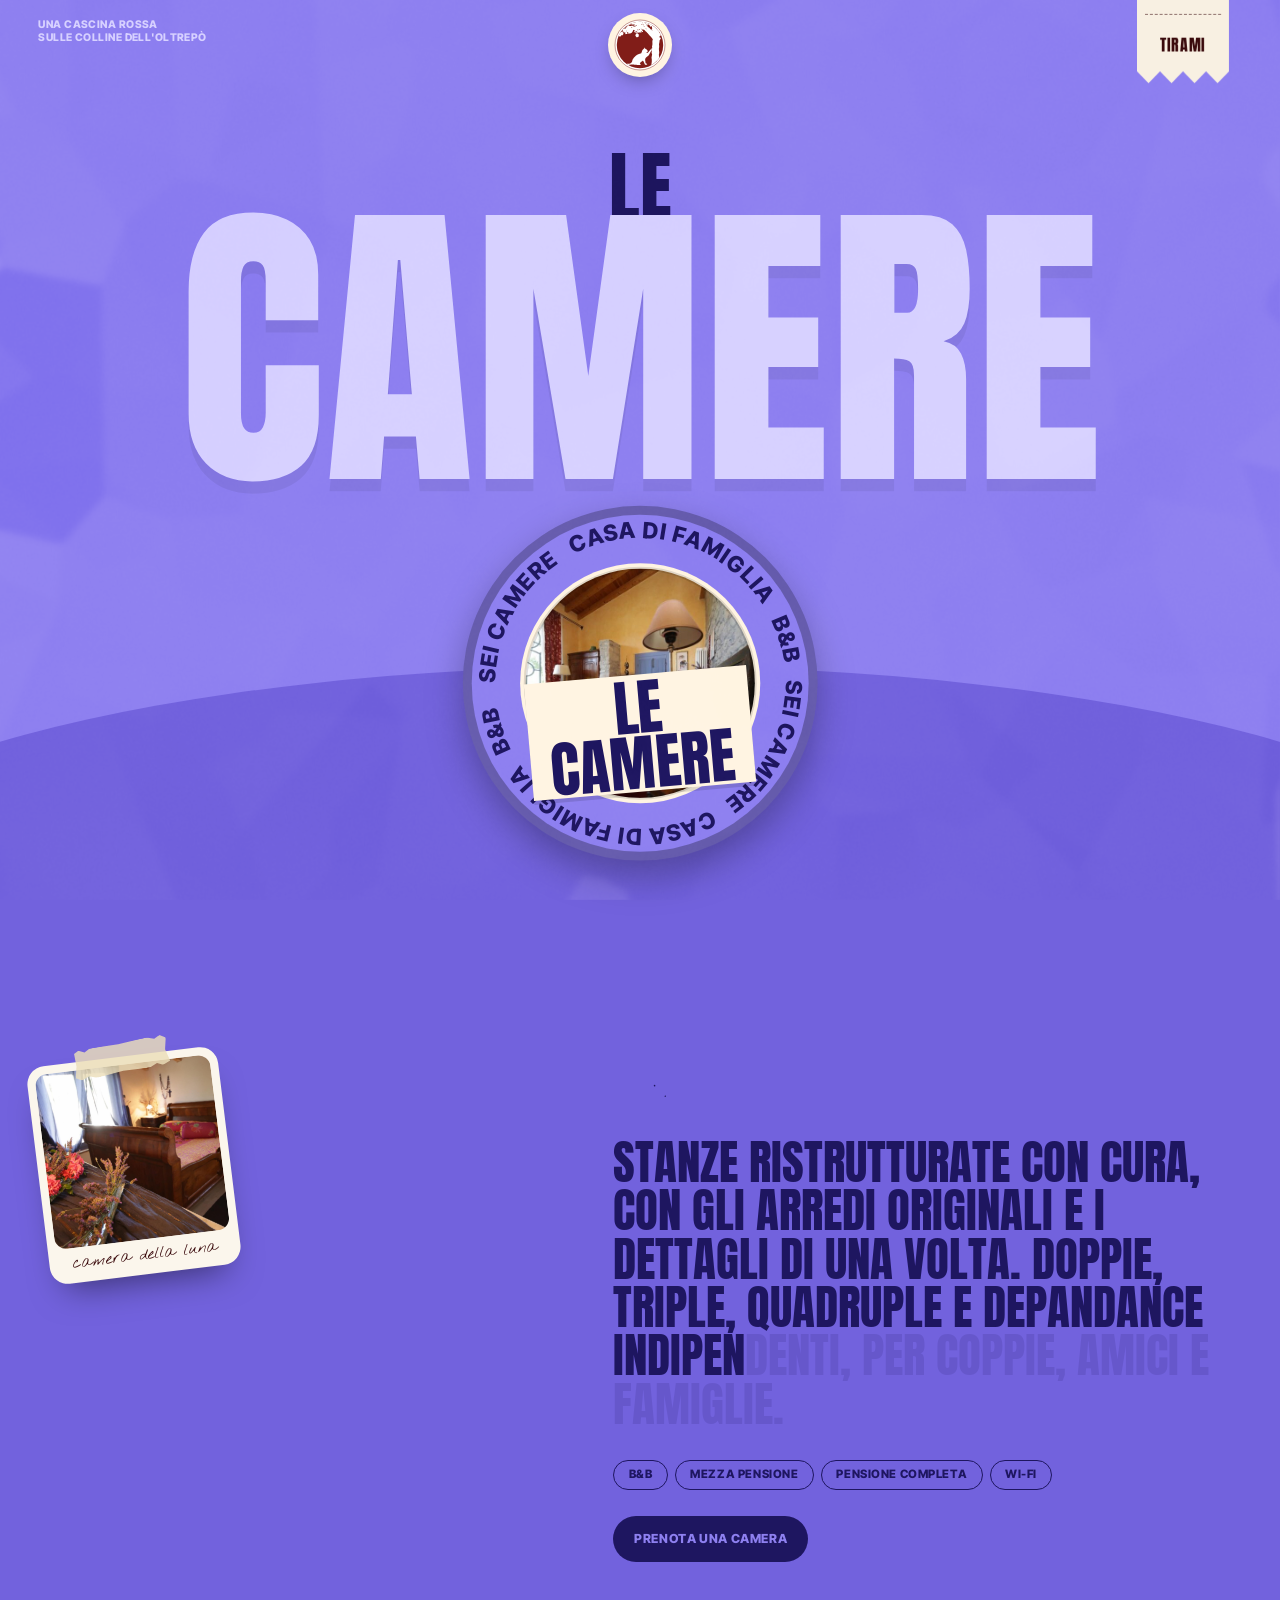
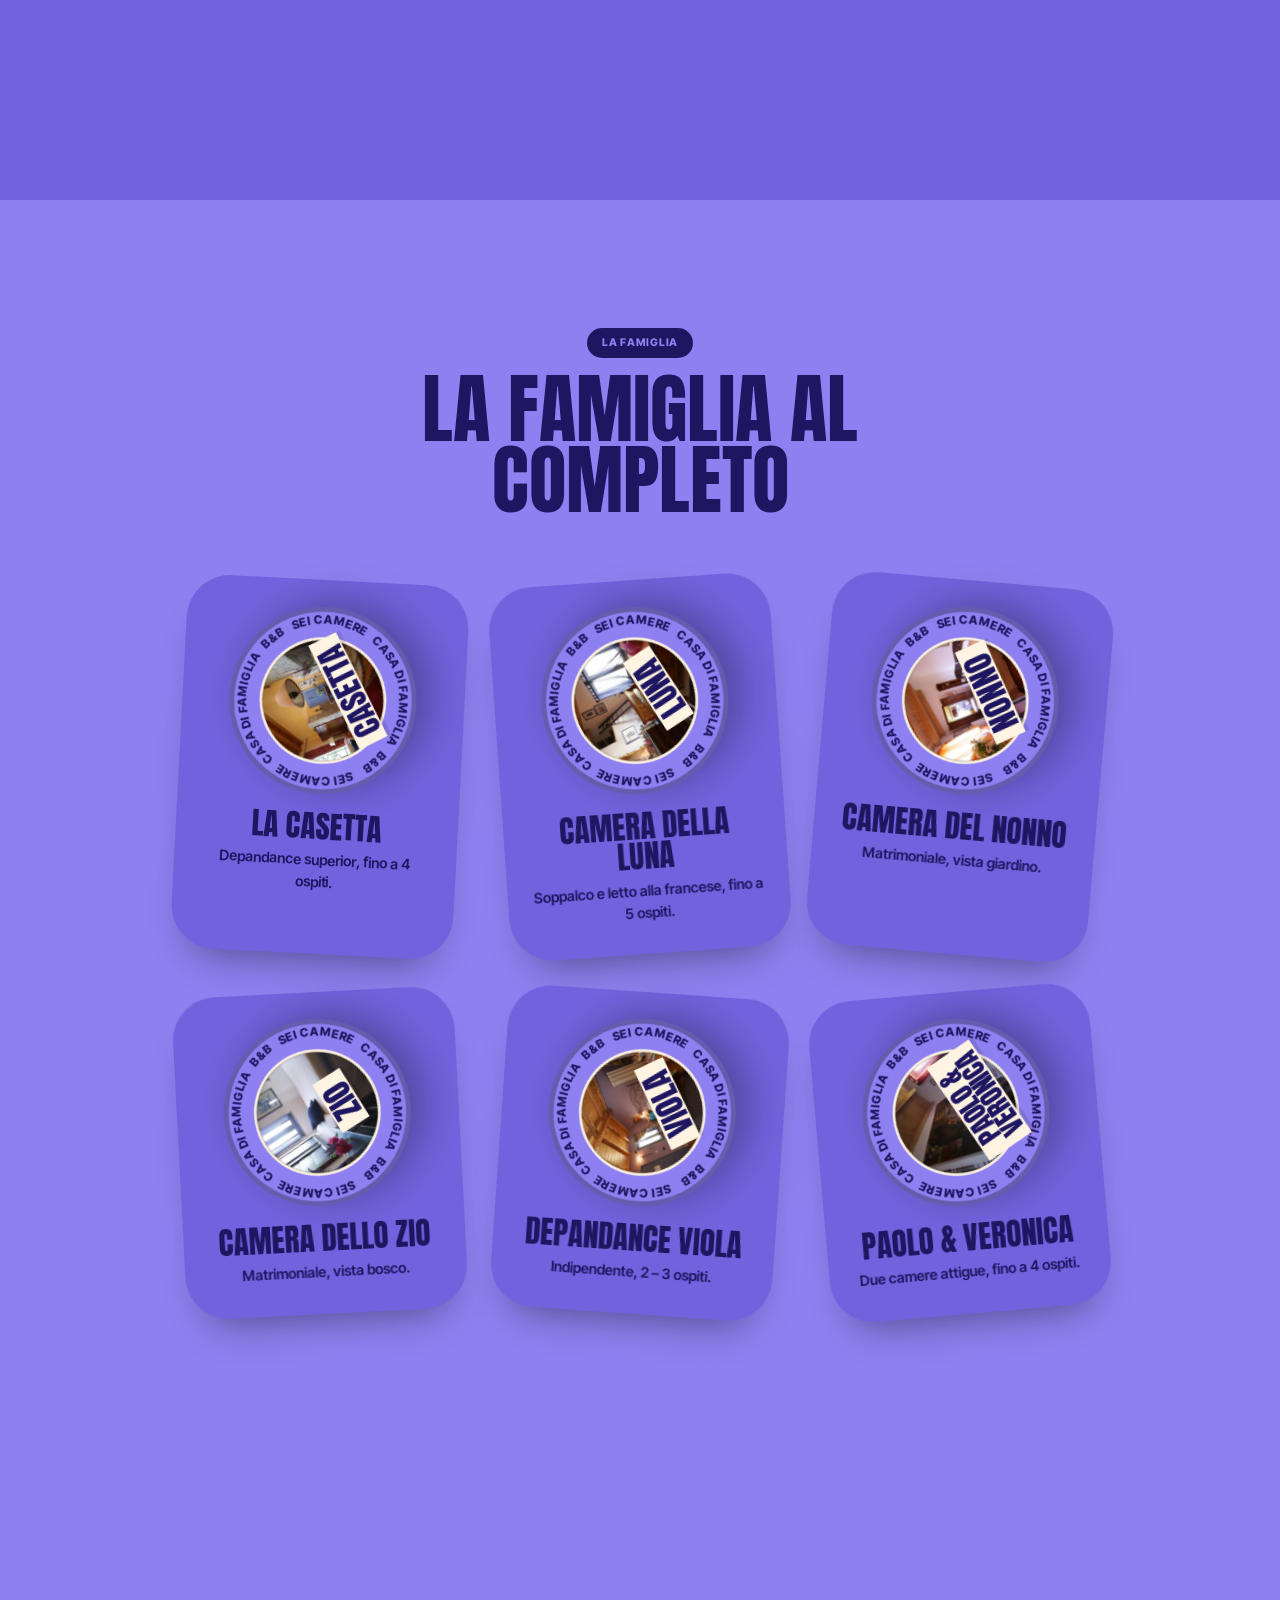
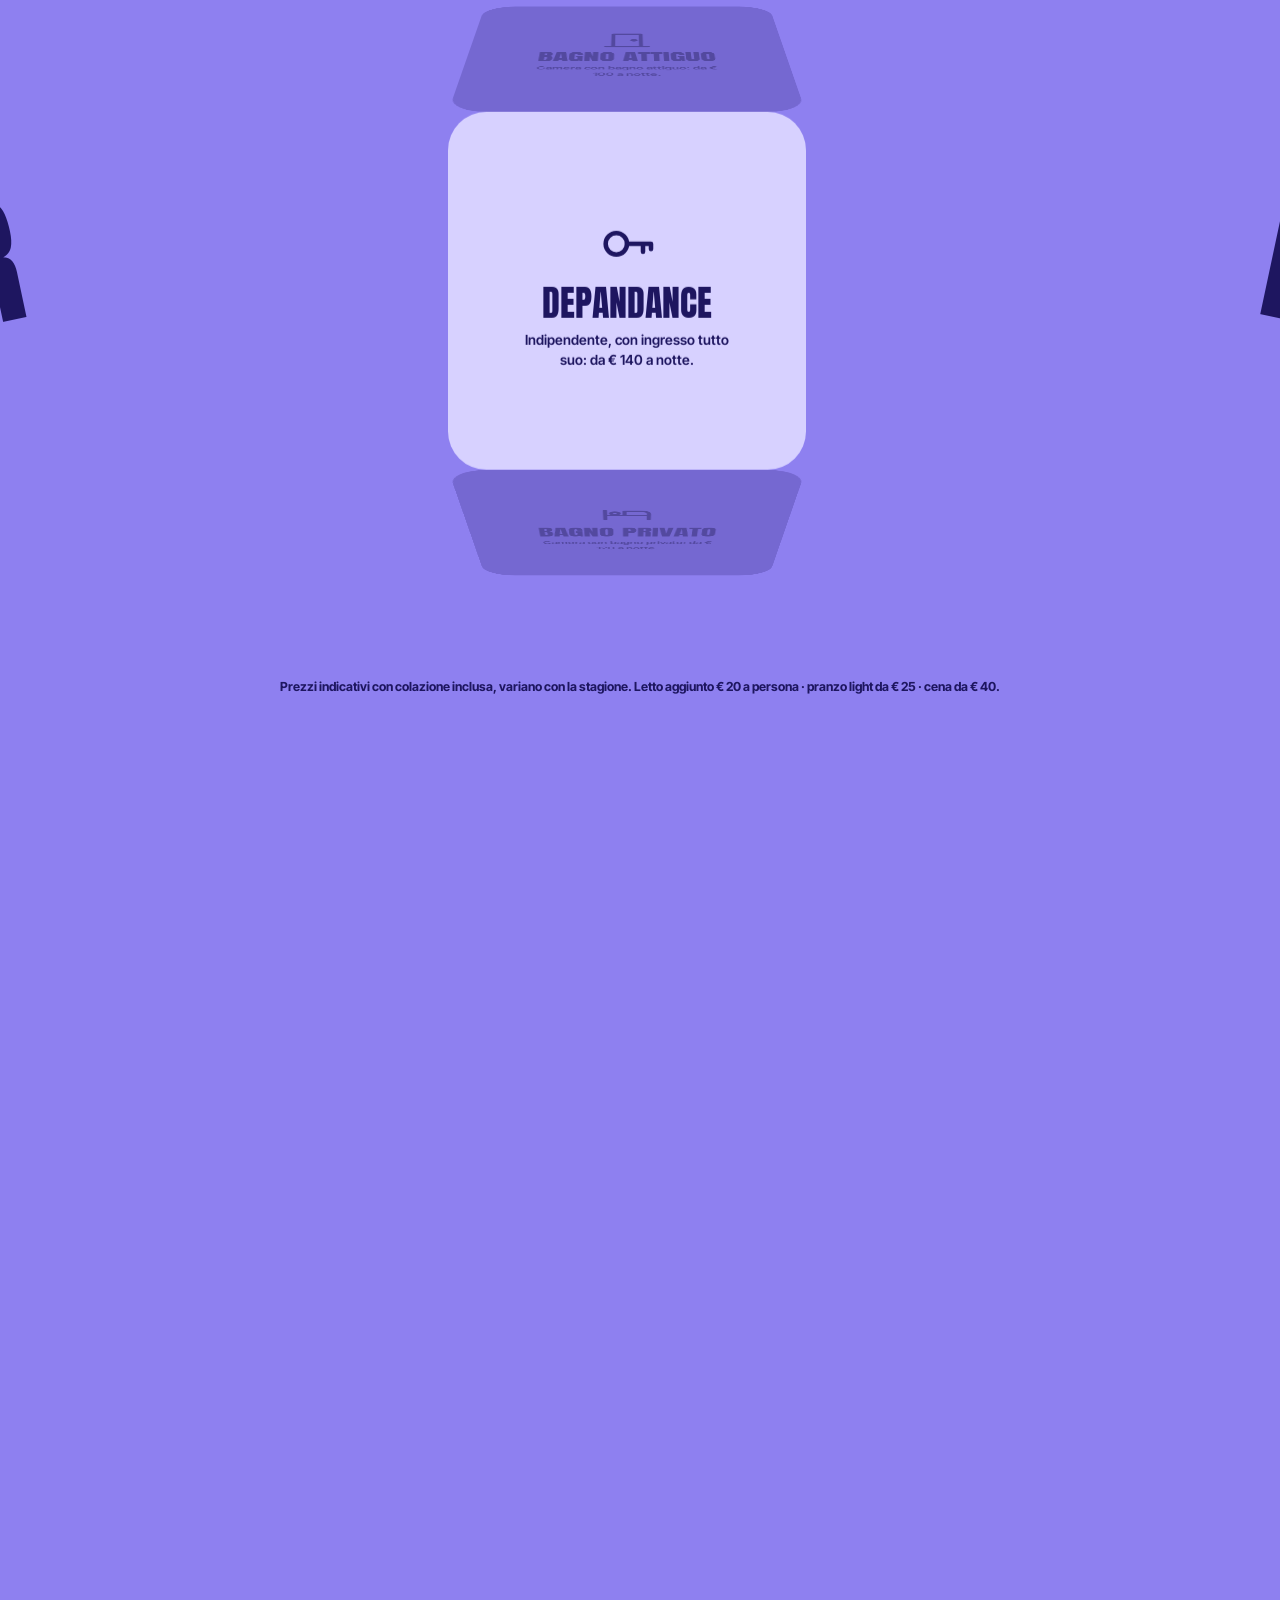
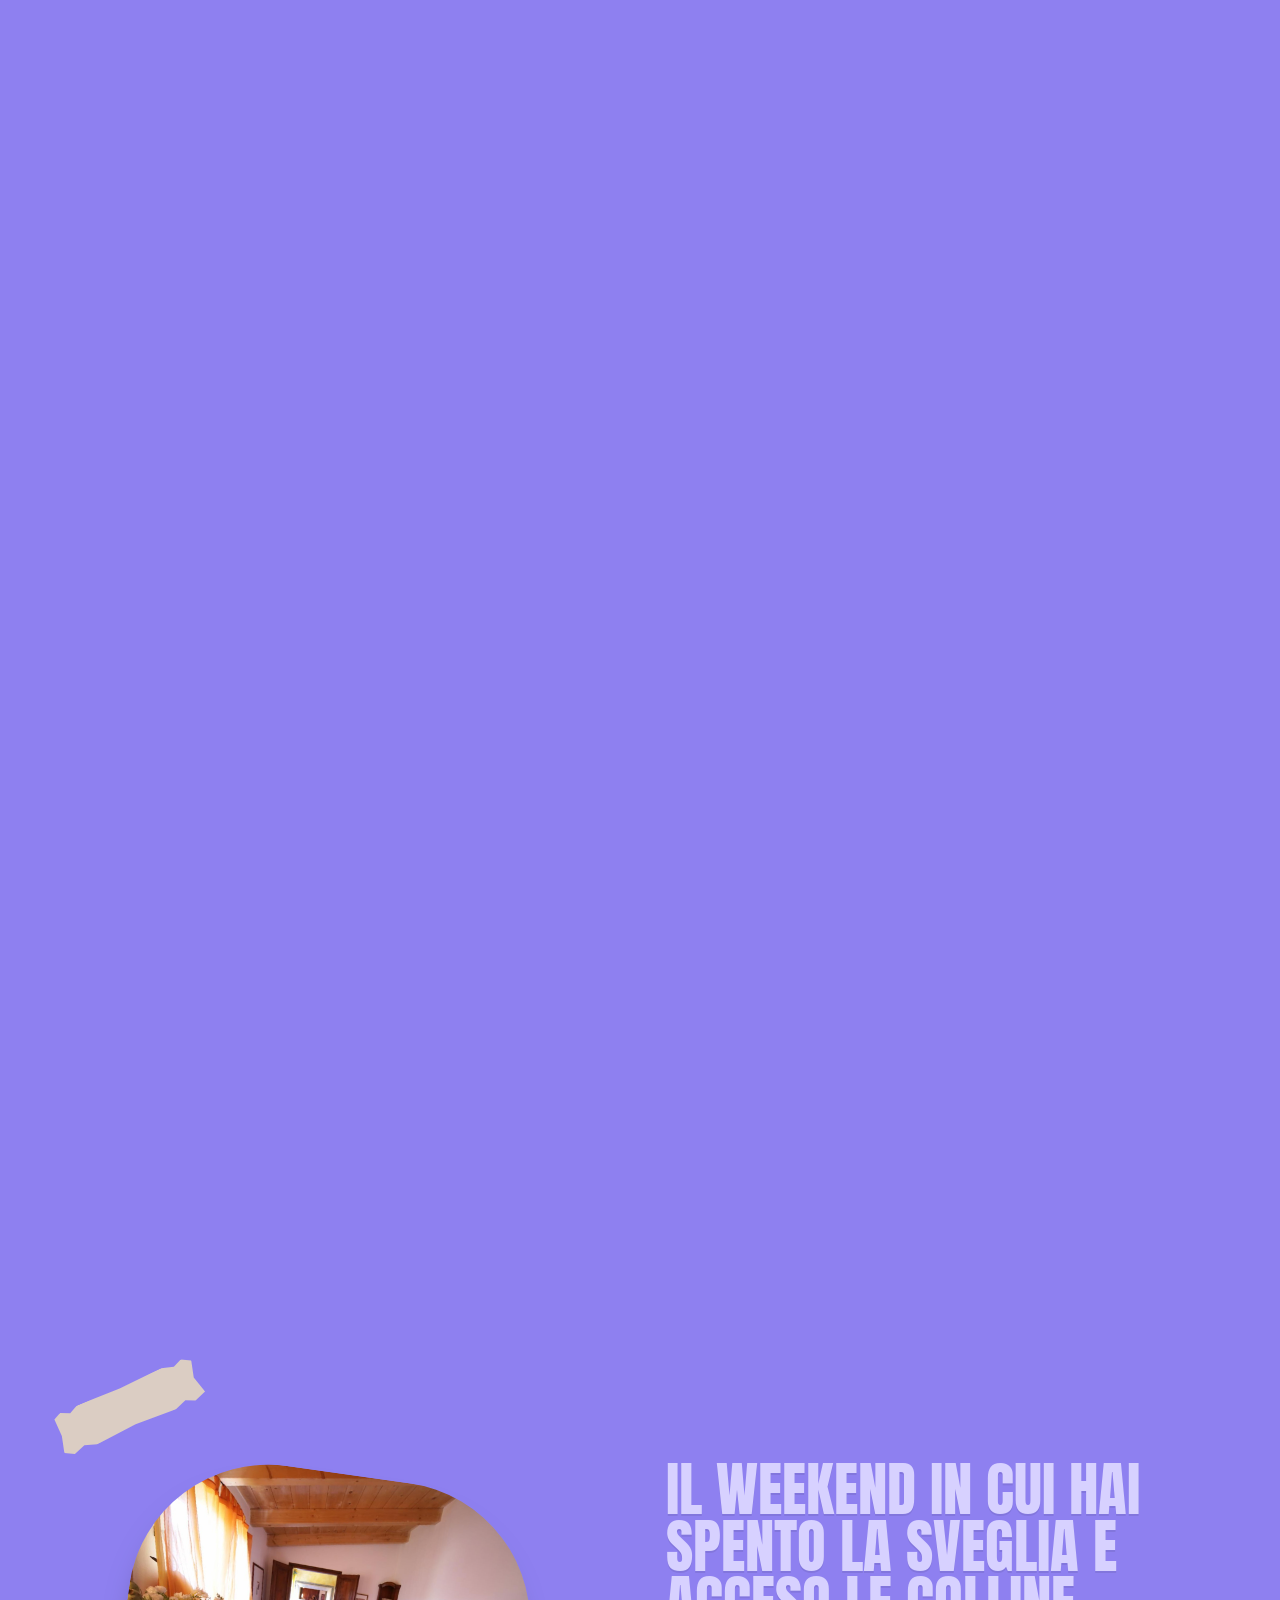
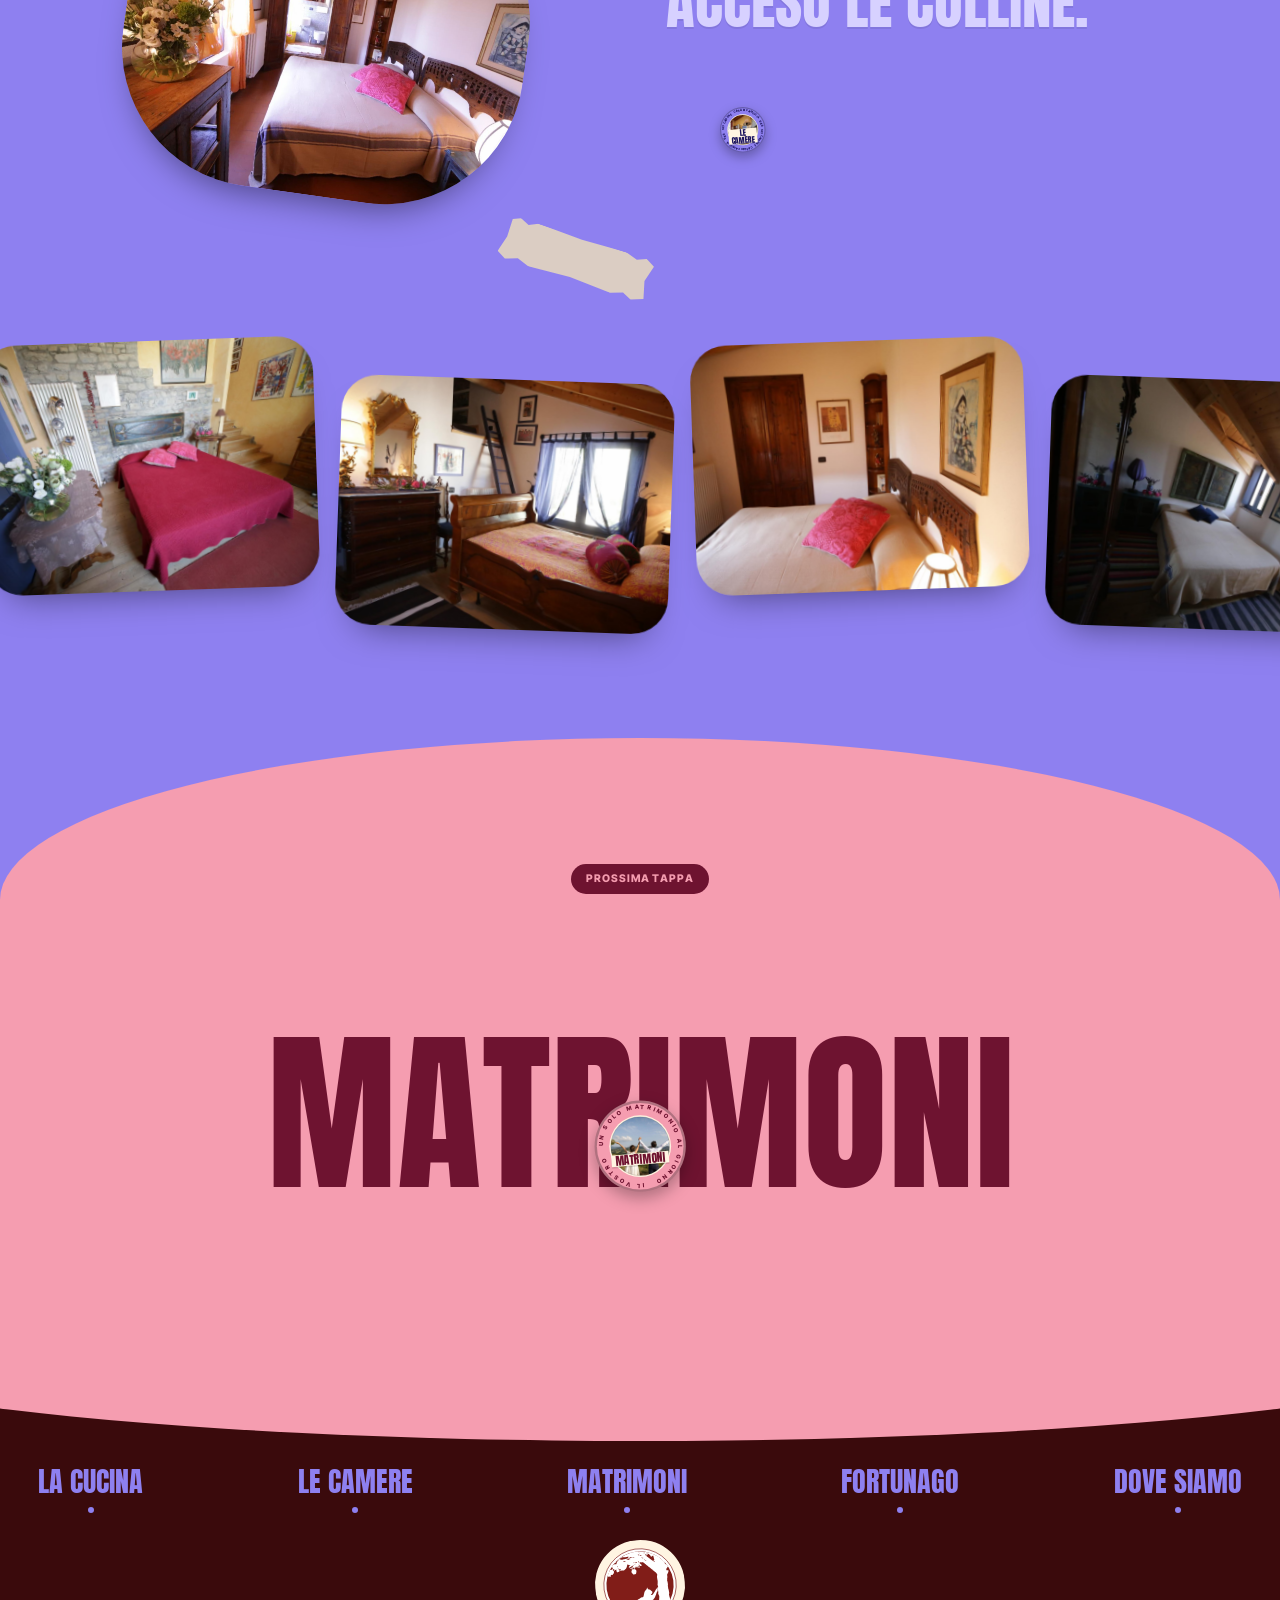
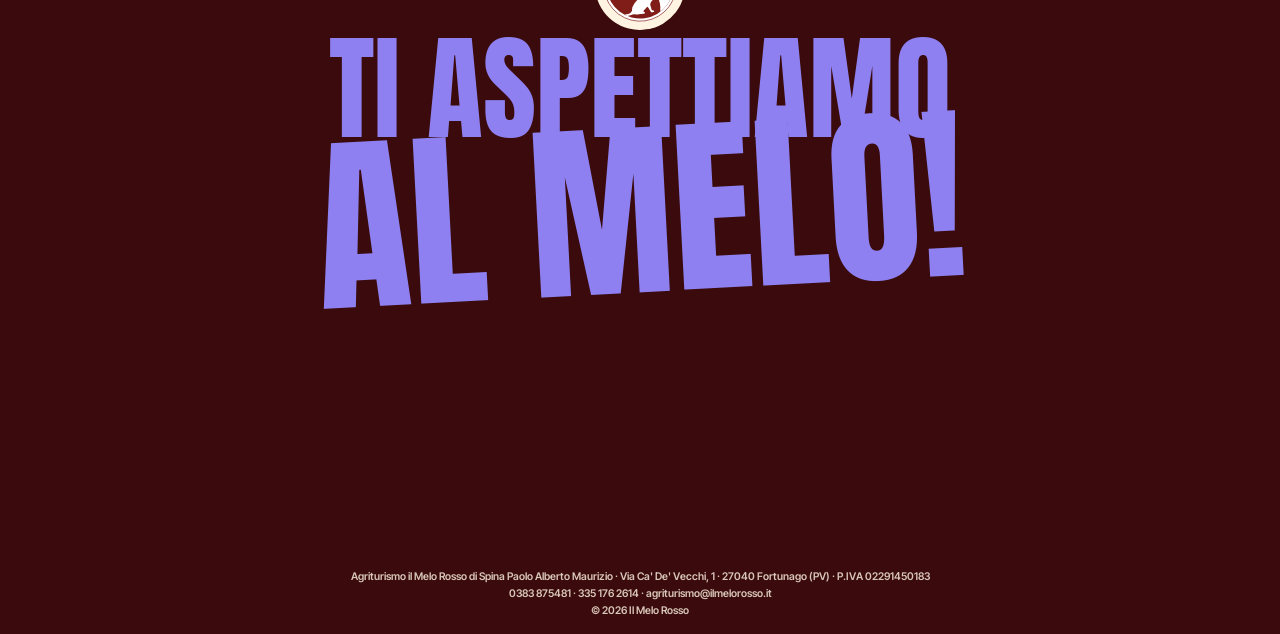
==== camere.html @ 5bf5ba36 "Prenota: solo la scritta al centro e non più coperto; manina e freccia come Sweet Tape; menu che non" ====
<!doctype html>
<html lang="it" style="--bg:#8E80F0;--ink:#1E1660;--hill:#7262DD;--title:#D7D1FF;--nbg:#F59DB0;--nink:#6E1330;--ntitle:#FFE3EA">
<head>
  <meta charset="utf-8">
  <meta name="viewport" content="width=device-width, initial-scale=1">
  <!-- arrivo da un cambio pagina: la pagina nasce già coperta dagli archi colorati,
       così la transizione continua senza stacchi di colore -->
  <script>try{if(sessionStorage.getItem("meloArc")){sessionStorage.removeItem("meloArc");var d=document.documentElement;d.classList.add("is-arriving");d.style.setProperty("--arcY",(-innerHeight*1.45)+"px")}}catch(e){}</script>
  <title>Le Camere — Il Melo Rosso · Agriturismo a Fortunago</title>
  <meta name="description" content="Le camere del Melo Rosso a Fortunago: depandance indipendenti e camere con bagno privato o attiguo, in B&amp;B, mezza pensione o pensione completa.">
  <meta name="theme-color" content="#8E80F0">
  <meta property="og:title" content="Le Camere — Il Melo Rosso">
  <meta property="og:description" content="Le camere del Melo Rosso a Fortunago: depandance indipendenti e camere con bagno privato o attiguo, in B&amp;B, mezza pensione o pensione completa.">
  <meta property="og:image" content="assets/img/camere/luna-2.jpg">
  <link rel="icon" type="image/png" href="assets/img/site/logo.png">
  <link rel="preconnect" href="https://fonts.googleapis.com">
  <link rel="preconnect" href="https://fonts.gstatic.com" crossorigin>
  <link rel="stylesheet" href="https://fonts.googleapis.com/css2?family=Anton&family=Inter+Tight:wght@400;500;600;700;800&family=Nothing+You+Could+Do&display=swap">
  <link rel="stylesheet" href="css/style.css?v=202611210837">
  <link rel="stylesheet" href="css/page.css?v=202611210837">
</head>
<body class="is-loading is-page" data-page="camere">

<div class="loader loader--page" aria-hidden="true"></div>
<div class="arcs" aria-hidden="true">
  <span style="--a:#F59DB0"></span><span style="--a:#F58A1F"></span><span style="--a:#F5CF33"></span><span style="--a:#8E80F0"></span><span style="--a:#3A0A0C"></span>
</div>

<!-- ============ HEADER ============ -->
<header class="hdr">
  <p class="hdr__claim">Una cascina rossa<br>sulle colline dell'Oltrepò</p>
  <a class="hdr__logo" href="index.html" aria-label="Il Melo Rosso, torna alla home"><img src="assets/img/logo.svg" alt="Il Melo Rosso" width="64" height="64"></a>
  <button class="tag" aria-expanded="false" aria-controls="menu" aria-label="Apri il menu">
    <span class="tag__string"></span>
    <span class="tag__paper"><span class="tag__txt">Tirami</span></span>
  </button>
</header>

<!-- ============ PULL-DOWN MENU ============ -->
<nav class="menu" id="menu" aria-hidden="true">
  <ul class="menu__list">
    <li><a href="index.html"><img src="assets/img/stk/img-7608.jpg" alt=""><span>Home</span></a></li>
    <li><a href="cucina.html"><img src="assets/img/stk/13175261.jpg" alt=""><span>La cucina</span></a></li>
    <li><a href="camere.html"><img src="assets/img/stk/luna-1.jpg" alt=""><span>Le camere</span></a></li>
    <li><a href="matrimoni.html"><img src="assets/img/stk/13660935-2.jpg" alt=""><span>Matrimoni</span></a></li>
    <li><a href="piscina.html"><img src="assets/img/stk/img-7606.jpg" alt=""><span>Piscina</span></a></li>
    <li><a href="colazione.html"><img src="assets/img/stk/img-7842.jpg" alt=""><span>Colazione</span></a></li>
    <li><a href="fortunago.html"><img src="assets/img/stk/img-7607-1.jpg" alt=""><span>Fortunago</span></a></li>
    <li><a href="#contatti"><img src="assets/img/stk/img-7609-1.jpg" alt=""><span>Contatti</span></a></li>
  </ul>
  <div class="menu__foot">
    <a href="tel:+393351762614">335 176 2614</a>
    <a href="mailto:agriturismo@ilmelorosso.it">agriturismo@ilmelorosso.it</a>
    <span>Via Ca' De' Vecchi 1 · Fortunago (PV)</span>
  </div>
  <p class="menu__hand">tirami su per chiudere ↑</p>
</nav>

<main>
  <!-- ============ HERO ============ -->
  <section class="ph">
    <span class="pillbox pillbox--ink ph__pill">Dove dormire</span>
    <h1 class="ph__title" style="--len:6"><span class="ph__l1 js-hop-in">Le</span><span class="ph__l2 js-hop-in">Camere</span></h1>
    <div class="ph__stk" data-player="camere"></div>
    <p class="hand ph__hand">sei stanze, una casa di famiglia</p>
    <div class="ph__hill" aria-hidden="true"></div>
  </section>

  <!-- ============ DESCRIZIONE ============ -->
  <section class="pd">
    <div class="pd__left">
      <figure class="pd__card"><i class="tape tape--top"></i><img src="assets/img/camere/luna-2.jpg" alt="camera della luna"><figcaption class="hand">camera della luna</figcaption></figure>
      <div class="pd__land" aria-hidden="true"></div>
    </div>
    <div class="pd__right">
      <p class="pd__txt js-ink">Stanze ristrutturate con cura, con gli arredi originali e i dettagli di una volta. Doppie, triple, quadruple e depandance indipendenti, per coppie, amici e famiglie.</p>
      <ul class="pd__chips"><li>B&amp;B</li><li>mezza pensione</li><li>pensione completa</li><li>wi-fi</li></ul>
      <a class="pill pill--ink" href="tel:+393351762614" data-hop>Prenota una camera</a>
      <svg class="pd__scribble" viewBox="0 0 300 120" aria-hidden="true"><path d="M8,96 C60,20 170,10 280,64"/><path d="M262,46 L282,66 L256,74"/></svg>
    </div>
  </section>

  <!-- ============ VARIANTI ============ -->
  <section class="ps">
    <span class="pillbox pillbox--ink">La famiglia</span>
    <h2 class="ps__title js-hop-in">La famiglia al completo</h2>
    <div class="ps__row ps__row--many">
      <article class="ps__card" style="--r:3deg">
        <div class="ps__stk" data-sib="{&quot;img&quot;: &quot;assets/img/stk/casetta-1.jpg&quot;, &quot;label&quot;: &quot;Casetta&quot;}"></div>
        <h3>La Casetta</h3>
        <p>Depandance superior, fino a 4 ospiti.</p>
      </article>
      <article class="ps__card" style="--r:-4deg">
        <div class="ps__stk" data-sib="{&quot;img&quot;: &quot;assets/img/stk/luna-1.jpg&quot;, &quot;label&quot;: &quot;Luna&quot;}"></div>
        <h3>Camera della Luna</h3>
        <p>Soppalco e letto alla francese, fino a 5 ospiti.</p>
      </article>
      <article class="ps__card" style="--r:5deg">
        <div class="ps__stk" data-sib="{&quot;img&quot;: &quot;assets/img/stk/nonno-1.jpg&quot;, &quot;label&quot;: &quot;Nonno&quot;}"></div>
        <h3>Camera del Nonno</h3>
        <p>Matrimoniale, vista giardino.</p>
      </article>
      <article class="ps__card" style="--r:-3deg">
        <div class="ps__stk" data-sib="{&quot;img&quot;: &quot;assets/img/stk/zio-2.jpg&quot;, &quot;label&quot;: &quot;Zio&quot;}"></div>
        <h3>Camera dello Zio</h3>
        <p>Matrimoniale, vista bosco.</p>
      </article>
      <article class="ps__card" style="--r:4deg">
        <div class="ps__stk" data-sib="{&quot;img&quot;: &quot;assets/img/stk/viola-1.jpg&quot;, &quot;label&quot;: &quot;Viola&quot;}"></div>
        <h3>Depandance Viola</h3>
        <p>Indipendente, 2 – 3 ospiti.</p>
      </article>
      <article class="ps__card" style="--r:-5deg">
        <div class="ps__stk" data-sib="{&quot;img&quot;: &quot;assets/img/stk/pv-1.jpg&quot;, &quot;label&quot;: &quot;Paolo &amp;|Veronica&quot;}"></div>
        <h3>Paolo &amp; Veronica</h3>
        <p>Due camere attigue, fino a 4 ospiti.</p>
      </article>
    </div>
  </section>

  <!-- ============ SUPERPOTERI ============ -->
  <section class="pw" aria-label="Superpoteri">
    <div class="pw__pin">
      <span class="pw__side pw__side--l" aria-hidden="true">Super</span>
      <div class="pw__stack">
        <div class="pw__track">
        <article class="pw__card">
          <svg class="pw__icon" viewBox="0 0 24 24" aria-hidden="true"><circle cx="8" cy="12" r="4"/><path d="M12 12h9M18 12v3M21 12v2"/></svg>
          <h3 class="pw__h" data-text="Depandance">Depandance</h3>
          <p>Indipendente, con ingresso tutto suo: da € 140 a notte.</p>
        </article>
        <article class="pw__card">
          <svg class="pw__icon" viewBox="0 0 24 24" aria-hidden="true"><path d="M3 18V7M3 13h18v5M21 13v-2a3 3 0 0 0-3-3h-7v5"/><circle cx="7" cy="10.5" r="1.6"/></svg>
          <h3 class="pw__h" data-text="Bagno privato">Bagno privato</h3>
          <p>Camera con bagno privato: da € 120 a notte.</p>
        </article>
        <article class="pw__card">
          <svg class="pw__icon" viewBox="0 0 24 24" aria-hidden="true"><path d="M6 21V4h12v17M3 21h18"/><circle cx="15" cy="12.5" r=".8"/></svg>
          <h3 class="pw__h" data-text="Bagno attiguo">Bagno attiguo</h3>
          <p>Camera con bagno attiguo: da € 100 a notte.</p>
        </article>
        </div>
      </div>
      <span class="pw__side pw__side--r" aria-hidden="true">poteri</span>
      <p class="pw__note">Prezzi indicativi con colazione inclusa, variano con la stagione. Letto aggiunto € 20 a persona · pranzo light da € 25 · cena da € 40.</p>
    </div>
  </section>

  <!-- ============ FRASE + GALLERIA ============ -->
  <section class="pq">
    <div class="pq__row">
      <figure class="pq__img"><img src="assets/img/camere/nonno-1.jpg" alt=""></figure>
      <div class="pq__txt">
        <h2 class="js-hop-in">Il weekend in cui hai spento la sveglia e acceso le colline.</h2>
        <div class="pq__stk" data-player="camere"></div>
      </div>
      <i class="tape pq__tape pq__tape--a" aria-hidden="true"></i>
      <i class="tape pq__tape pq__tape--b" aria-hidden="true"></i>
    </div>
    <div class="pq__strip">
      <figure><img src="assets/img/camere/casetta-2.jpg" alt="" loading="lazy"></figure>
      <figure><img src="assets/img/camere/luna-1.jpg" alt="" loading="lazy"></figure>
      <figure><img src="assets/img/camere/nonno-2.jpg" alt="" loading="lazy"></figure>
      <figure><img src="assets/img/camere/zio-1.jpg" alt="" loading="lazy"></figure>
      <figure><img src="assets/img/camere/viola-2.jpg" alt="" loading="lazy"></figure>
      <figure><img src="assets/img/camere/pv-2.jpg" alt="" loading="lazy"></figure>
      <figure><img src="assets/img/camere/casetta-1.jpg" alt="" loading="lazy"></figure>
      <figure><img src="assets/img/camere/viola-1.jpg" alt="" loading="lazy"></figure>
    </div>
  </section>

  <!-- ============ PROSSIMA TAPPA ============ -->
  <section class="pn">
    <a class="pn__link" href="matrimoni.html">
      <span class="pillbox pn__pill">Prossima tappa</span>
      <span class="pn__title">Matrimoni</span>
      <span class="pn__stk" data-player="matrimoni"></span>
    </a>
  </section>
</main>

<!-- ============ FOOTER · PHYSICS ============ -->
<footer class="foot" id="contatti">
  <div class="foot__curve" aria-hidden="true"></div>
  <nav class="foot__nav" aria-label="Footer">
    <a href="cucina.html" data-hop>La cucina</a>
    <a href="camere.html" data-hop>Le camere</a>
    <a href="matrimoni.html" data-hop>Matrimoni</a>
    <a href="fortunago.html" data-hop>Fortunago</a>
    <a href="https://www.google.com/maps/search/?api=1&amp;query=Agriturismo+Il+Melo+Rosso+Via+Ca%27+De%27+Vecchi+1+Fortunago" target="_blank" rel="noopener" data-hop>Dove siamo</a>
  </nav>
  <div class="foot__brand">
    <img src="assets/img/logo.svg" alt="" width="90" height="90">
    <p class="foot__big"><span>Ti aspettiamo</span><span>al Melo!</span></p>
  </div>
  <div class="foot__world" aria-label="Gioca: trascina gli adesivi">
    <div class="foot__bodies"></div>
  </div>
  <div class="foot__info">
    <p>Agriturismo il Melo Rosso di Spina Paolo Alberto Maurizio · Via Ca' De' Vecchi, 1 · 27040 Fortunago (PV) · P.IVA 02291450183</p>
    <p><a href="tel:+390383875481">0383 875481</a> · <a href="tel:+393351762614">335 176 2614</a> · <a href="mailto:agriturismo@ilmelorosso.it">agriturismo@ilmelorosso.it</a></p>
    <p>© <span class="js-year">2026</span> Il Melo Rosso</p>
  </div>
</footer>

<div class="lightbox" aria-hidden="true"><img alt=""><button class="lightbox__x">Chiudi</button></div>

<script src="assets/vendor/gsap.min.js"></script>
<script src="assets/vendor/ScrollTrigger.min.js"></script>
<script src="assets/vendor/lenis.min.js"></script>
<script src="assets/vendor/matter.min.js"></script>
<script src="js/core.js?v=202611210837"></script>
<script src="js/page.js?v=202611210837"></script>
</body>
</html>
---- css/style.css ----
@font-face {
  font-family: "Melo Cond";
  src: url("../assets/fonts/melo-cond.woff2") format("woff2");
  font-weight: 900; font-style: normal; font-display: swap;
}
/* =========================================================
   IL MELO ROSSO — v3 · "Scegli il tuo momento"
   ========================================================= */
:root {
  --bg: #E5372B;      /* page colour (changes on hover) */
  --ink: #3A0A0C;     /* text on page */
  --hill: #C4261C;    /* hill / curves */
  --title: #3A0A0C;   /* hero title */
  --wine: #3A0A0C;    /* dark sections */
  --cream: #FFF4E2;

  --room: #F58A1F; --room-ink: #5A2400; --room-soft: #FFD23F;

  --disp: "Anton", "Impact", "Arial Narrow", sans-serif;
  --cond: "Melo Cond", "Anton", "Arial Narrow", sans-serif;   /* condensato extra-bold, come Sweet Tape */
  --body: "Inter Tight", system-ui, -apple-system, "Segoe UI", sans-serif;
  --hand: "Nothing You Could Do", "Comic Sans MS", cursive;
  --pad: clamp(1rem, 3vw, 3rem);
  --ease: cubic-bezier(.22, 1, .36, 1);
  --bounce: cubic-bezier(.34, 1.56, .64, 1);
}

*, *::before, *::after { box-sizing: border-box; }
html, body { overflow-x: hidden; }
@supports (overflow: clip) { html, body { overflow-x: clip; } }
html.lenis, html.lenis body { height: auto; }
.lenis.lenis-smooth { scroll-behavior: auto !important; }
.lenis.lenis-stopped { overflow: hidden; }
body {
  margin: 0;
  background: var(--bg);
  color: var(--ink);
  font-family: var(--body);
  font-size: clamp(14px, 1vw, 16px);
  line-height: 1.5;
  -webkit-font-smoothing: antialiased;
  overflow-x: hidden;
  transition: background-color .6s var(--ease), color .6s var(--ease);
}
body.is-loading { overflow: hidden; }
/* crumpled paper all over */
body::after {
  content: ""; position: fixed; inset: 0; z-index: 60; pointer-events: none;
  background: url("../assets/img/paper.jpg") center / 1300px auto repeat;
  mix-blend-mode: soft-light; opacity: .32;
}
img { display: block; max-width: 100%; }
a { color: inherit; text-decoration: none; }
button { font: inherit; color: inherit; background: none; border: 0; padding: 0; cursor: pointer; }
figure, h1, h2, h3, p { margin: 0; }
h1, h2, h3 { font-weight: 400; }
::selection { background: var(--ink); color: var(--bg); }

.hc { display: inline-block; will-change: transform; }
.hop-word { display: inline-block; white-space: nowrap; }
/* lettere che saltano al passaggio del mouse */
.hw { white-space: nowrap; }
.hl { display: inline-block; }
.hand { font-family: var(--hand); line-height: 1.15; }
/* cursore disegnato (come Sweet Tape) */
html.has-cursor, html.has-cursor * { cursor: none !important; }
.cursor { position: fixed; left: 0; top: 0; z-index: 100000; width: 48px; height: 52px; pointer-events: none; opacity: 0; will-change: transform; filter: drop-shadow(0 1px 1.5px rgba(0, 0, 0, .45)); }
.cursor svg { width: 100%; height: 100%; overflow: visible; }
/* colori come il cursore di Sweet Tape: sabbia con bordo bianco e una leggera ombra */
.cursor__depth { fill: #BFA77A; stroke: #BFA77A; stroke-width: 2.4; stroke-linejoin: round; }
.cursor__face { fill: #E8D8B3; stroke: #fff; stroke-width: 2.2; stroke-linejoin: round; }
.cursor__hand, .cursor--hand .cursor__arrow { display: none; }
.cursor--hand .cursor__hand { display: inline; }

/* =========================================================
   LOADER + ARCS (also used as page transition)
   ========================================================= */
.loader { position: fixed; inset: 0; z-index: 9500; background: #E5372B; display: grid; place-items: center; }
.loader__logo { width: clamp(150px, 17vw, 230px); height: auto; overflow: visible; visibility: hidden; filter: drop-shadow(0 18px 30px rgba(0, 0, 0, .3)); }
.arcs { position: fixed; inset: 0; z-index: 9600; pointer-events: none; overflow: hidden; }
html.is-arriving .arcs span { transform: translateY(var(--arcY, -145vh)); }
html.is-arriving .loader { visibility: hidden; }
.arcs span {
  position: absolute; left: -40vw; width: 180vw; height: 180vh;
  top: 100%;
  border-radius: 50%;
  background: var(--a);
}

/* =========================================================
   HEADER
   ========================================================= */
.hdr { position: fixed; inset: 0 0 auto 0; z-index: 900; height: 0; }
.hdr__claim {
  position: absolute; left: var(--pad); top: 1.1rem;
  font-size: .66rem; font-weight: 800; letter-spacing: .04em; text-transform: uppercase; line-height: 1.25;
  color: var(--title); transition: color .6s var(--ease);
}
.hdr__logo { position: absolute; left: 50%; top: .8rem; transform: translateX(-50%); }
.hdr__logo img { width: 64px; height: 64px; border-radius: 50%; background: var(--cream); padding: 3px; box-shadow: 0 8px 20px -8px rgba(0,0,0,.4); transition: transform .6s var(--bounce); }
.hdr__logo:hover img { transform: rotate(-14deg) scale(1.08); }
body.scrolled .hdr__logo img { transform: scale(.78); }
body.scrolled .hdr__claim { opacity: 0; transform: translateY(-10px); }
.hdr__claim { transition: opacity .4s, transform .4s, color .6s; }

/* pull tag — la carta continua sopra il bordo dello schermo,
   così quando si allunga non si stacca mai */
.tag {
  position: absolute; right: clamp(1rem, 4vw, 4.5rem); top: 0;
  width: 92px; height: 84px;
  transform-origin: 50% 0;
  touch-action: none;
  will-change: transform;
}
.tag__string { display: none; }
.tag__paper {
  position: absolute; left: 0; right: 0; top: -80px; bottom: 0;
  padding-top: 80px;
  background: #F8F0E2;
  clip-path: polygon(0 0, 100% 0, 100% calc(100% - 12px), 87.5% 100%, 75% calc(100% - 12px), 62.5% 100%, 50% calc(100% - 12px), 37.5% 100%, 25% calc(100% - 12px), 12.5% 100%, 0 calc(100% - 12px));
  display: grid; place-items: center;
  filter: drop-shadow(0 6px 6px rgba(0,0,0,.25));
}
.tag__paper::before { content: ""; position: absolute; left: 8px; right: 8px; top: 94px; border-top: 1.5px dashed rgba(58, 10, 12, .55); }
.tag__txt { font-family: var(--disp); font-size: 1rem; letter-spacing: .04em; text-transform: uppercase; color: var(--wine); margin-top: 6px; }

/* =========================================================
   PULL-DOWN MENU
   ========================================================= */
.menu {
  position: fixed; inset: 0 0 auto 0; height: calc(100vh - 104px); height: calc(100svh - 104px); z-index: 850;
  background: var(--wine); color: var(--bg);
  visibility: hidden;
  display: flex; flex-direction: column; justify-content: center; align-items: center;
  clip-path: polygon(0 -70vh, 100% -70vh, 100% 97%, 95% 100%, 90% 97%, 85% 100%, 80% 97%, 75% 100%, 70% 97%, 65% 100%, 60% 97%, 55% 100%, 50% 97%, 45% 100%, 40% 97%, 35% 100%, 30% 97%, 25% 100%, 20% 97%, 15% 100%, 10% 97%, 5% 100%, 0 97%);
  transition: color .6s var(--ease);
}
/* il foglio continua sopra il bordo dello schermo: quando rimbalza non si stacca mai dall'alto */
.menu::before { content: ""; position: absolute; left: 0; right: 0; bottom: 100%; height: 70vh; background: inherit; pointer-events: none; }
.menu__list { list-style: none; margin: 0; padding: 0; display: grid; grid-template-columns: 1fr 1fr; gap: .2rem 5vw; }
/* voce del menu: al passaggio si "accende" tutta l'etichetta (sfondo chiaro), così si vede subito cosa si sceglie */
.menu__list a { display: flex; width: fit-content; align-items: center; gap: 1.2rem; padding: .15em .9em .15em .35em; margin-left: -.35em; border-radius: 22px; transition: background-color .3s var(--ease), color .3s var(--ease), box-shadow .3s; }
.menu__list a:hover, .menu__list a:focus-visible { background: var(--cream); color: var(--wine); box-shadow: 0 10px 24px -12px rgba(0, 0, 0, .5); outline: none; }
.menu__list img { width: clamp(52px, 5vw, 80px); height: clamp(52px, 5vw, 80px); border-radius: 18px; object-fit: cover; transform: rotate(-6deg); transition: transform .5s var(--bounce); }
.menu__list a:hover img { transform: rotate(8deg) scale(1.15); }
.menu__list span { font-family: var(--disp); text-transform: uppercase; font-size: clamp(2.6rem, 6.4vw, 6.4rem); line-height: 1.02; }
.menu__foot { display: flex; flex-wrap: wrap; justify-content: center; gap: .6rem 2.4rem; margin-top: 3rem; font-size: .78rem; font-weight: 800; text-transform: uppercase; letter-spacing: .06em; color: var(--cream); opacity: .85; }
.menu__hand { position: absolute; right: calc(clamp(1rem, 4vw, 4.5rem) + 112px); bottom: 34px; margin: 0; font-family: var(--hand); color: var(--cream); font-size: 1.15rem; transform: rotate(-3deg); }

/* =========================================================
   STICKERS (generated by JS)
   ========================================================= */
.stk { position: relative; width: 100%; aspect-ratio: 1; container-type: inline-size; filter: drop-shadow(0 16px 18px rgba(0, 0, 0, .28)); }
.stk svg { width: 100%; height: 100%; display: block; overflow: visible; }
.stk__arc { font-family: var(--body); font-weight: 800; font-size: 12.5px; letter-spacing: 1.5px; text-transform: uppercase; }
.stk__label {
  position: absolute; left: 50%; top: 64%;
  transform: translate(-50%, -50%) rotate(-5deg);
  padding: .06em .32em .02em;
  background: var(--cream);
  font-family: var(--disp); text-transform: uppercase; line-height: .92; text-align: center;
  white-space: nowrap;
  box-shadow: 0 4px 0 rgba(0, 0, 0, .12);
}

/* =========================================================
   HERO · PICK
   ========================================================= */
.pick { position: relative; height: 100vh; height: 100svh; min-height: 620px; overflow: hidden; z-index: 2; }
.pick__title {
  position: absolute; left: 0; right: 0; top: clamp(5.5rem, 13vh, 9rem);
  display: flex; flex-direction: column; align-items: center;
  font-family: var(--disp); text-transform: uppercase; text-align: center;
  font-size: clamp(3.4rem, 10.5vw, 11.5rem); line-height: .86; letter-spacing: .005em;
  color: var(--title);
  transition: color .6s var(--ease);
  z-index: 1;
}
.pick__row {
  position: absolute; left: 0; right: 0; top: calc(clamp(5.5rem, 13vh, 9rem) + clamp(6.5rem, 20.5vw, 23rem));
  display: flex; justify-content: center; align-items: flex-end;
  padding: 0 2vw;
  z-index: 3;
}
.pick__item { flex: none; width: clamp(130px, 15.8vw, 270px); margin: 0 -1.05vw; position: relative; transition: z-index 0s; }
.pick__item .stk { transition: transform .6s var(--bounce); }
.pick__item:hover, .pick__item:focus-visible { z-index: 10; }
.pick__item.is-on .stk { transform: translateY(-9%) scale(1.2) rotate(-6deg); }
.pick__note {
  position: absolute; z-index: 12; left: 0; top: 0;
  display: flex; align-items: flex-end; gap: .2rem;
  font-family: var(--hand); font-size: 1.7rem; color: var(--ink);
  pointer-events: none; opacity: 0;
  transition: color .6s;
}
.pick__note svg { width: 70px; height: 36px; fill: none; stroke: currentColor; stroke-width: 2.5; stroke-linecap: round; stroke-linejoin: round; }
.pick__hill {
  position: absolute; left: -18vw; right: -18vw; top: 64%; height: 120vh;
  border-radius: 50%;
  background: var(--hill);
  transition: background-color .6s var(--ease);
  z-index: 2;
}

/* =========================================================
   STORY · COLLAGE
   ========================================================= */
.story { position: relative; background: var(--wine); color: var(--cream); padding-top: 52vh; z-index: 1; overflow-x: clip; }
.story__curve { position: absolute; left: -20vw; right: -20vw; top: -2px; height: 56vh; background: var(--hill); border-radius: 0 0 50% 50% / 0 0 100% 100%; transition: background-color .6s var(--ease); }
.story__big {
  position: absolute; left: 0; right: 0; top: 2vh; z-index: 2;
  display: flex; flex-direction: column; align-items: center;
  font-family: var(--disp); text-transform: uppercase; text-align: center;
  font-size: clamp(4rem, 15vw, 16rem); line-height: .82; color: var(--wine);
}
.story__board { position: relative; height: 128vh; max-width: 1500px; margin: 0 auto; }
.story__board > * { position: absolute; transform: rotate(var(--r, 0deg)); }

.note {
  width: clamp(190px, 18vw, 290px); padding: 1.6rem 1.4rem 1.6rem;
  background: #F7D648; color: #5A3D00;
  box-shadow: 0 18px 30px -14px rgba(0, 0, 0, .55);
}
.note--todo { left: 6%; top: 6%; }
.note h3 { font-family: var(--disp); text-transform: uppercase; font-size: 1.7rem; line-height: 1; margin-bottom: .8rem; }
.note ul { list-style: none; margin: 0; padding: 0; font-family: var(--hand); font-size: 1.05rem; }
.note li { padding: .3rem 0 .3rem 1.6rem; position: relative; border-bottom: 1px solid rgba(90, 61, 0, .2); }
.note li::before { content: ""; position: absolute; left: 0; top: .55rem; width: .85rem; height: .85rem; border: 1.5px solid currentColor; border-radius: 3px; }
.note li.done::after { content: "✓"; position: absolute; left: .1rem; top: -.15rem; font-size: 1.3rem; color: #C4261C; font-family: var(--hand); }
.clip { position: absolute; left: -10px; bottom: 26px; width: 26px; height: 40px; border: 3px solid #9aa0a6; border-radius: 12px 12px 6px 6px; transform: rotate(18deg); }

.polaroid { width: clamp(170px, 17vw, 280px); background: #FBF6EC; padding: 10px 10px 0; box-shadow: 0 20px 34px -16px rgba(0, 0, 0, .6); color: var(--wine); }
.polaroid img { width: 100%; aspect-ratio: 1; object-fit: cover; }
.polaroid figcaption { font-family: var(--hand); text-align: center; padding: .5rem 0 .7rem; font-size: 1.05rem; }
.polaroid--a { left: 30%; top: 1%; }
.polaroid--b { left: 8%; top: 46%; width: clamp(190px, 20vw, 330px); }
.polaroid--c { left: 33%; top: 52%; }
.kraft {
  left: 54%; top: 9%; width: clamp(280px, 34vw, 560px); padding: clamp(1.4rem, 2.6vw, 2.6rem);
  background: #C99A66 url("../assets/img/paper.jpg") center / 600px auto; background-blend-mode: soft-light;
  box-shadow: 0 24px 40px -18px rgba(0, 0, 0, .6);
}
.kraft__txt { font-family: var(--disp); text-transform: uppercase; font-size: clamp(1.8rem, 3.3vw, 3.6rem); line-height: 1.02; color: #5A2E0E; }
.kraft__txt .ic { opacity: .12; }
.gift { left: 62%; top: 58%; width: clamp(220px, 22vw, 360px); border-radius: 22px; overflow: visible; box-shadow: 0 24px 40px -18px rgba(0, 0, 0, .6); }
.gift img { border-radius: 22px; aspect-ratio: 4/3; object-fit: cover; width: 100%; }
.hand--a { left: 8%; top: 34%; font-size: clamp(1.2rem, 1.6vw, 1.7rem); color: #F7D648; }
.hand--b { left: 34%; top: 88%; font-size: clamp(1.1rem, 1.4vw, 1.5rem); color: var(--cream); }
.story__drop { position: absolute; left: 44%; top: 8vh; width: clamp(150px, 15vw, 250px); z-index: 4; }

.tape {
  position: absolute; width: 96px; height: 30px;
  background: rgba(236, 222, 186, .82);
  clip-path: polygon(3% 8%, 8% 0, 14% 10%, 20% 0, 50% 4%, 80% 0, 88% 9%, 94% 0, 100% 12%, 97% 50%, 100% 90%, 92% 100%, 86% 90%, 78% 100%, 50% 94%, 22% 100%, 14% 90%, 6% 100%, 0 88%, 3% 50%);
  box-shadow: 0 2px 4px rgba(0, 0, 0, .1);
  z-index: 2;
}
.tape--tl { left: -24px; top: 6px; transform: rotate(-38deg); }
.tape--tr { right: -24px; top: 6px; transform: rotate(36deg); }
.tape--top { left: 50%; top: -14px; margin-left: -48px; transform: rotate(-4deg); }
.tape--loose { left: 27%; top: 40%; width: 150px; height: 40px; transform: rotate(78deg); }

/* =========================================================
   WAVE BAND
   ========================================================= */
.wave { position: relative; height: clamp(260px, 36vw, 560px); background: var(--wine); margin-bottom: -1px; z-index: 2; }
.wave__below { fill: var(--room); transition: fill .6s var(--ease); }
.wave__svg { position: absolute; inset: 0; width: 100%; height: 100%; z-index: 1; overflow: visible; }
.wave__band { fill: #F5CF33; }
.wave__txt { font-family: var(--disp); font-size: 68px; text-transform: uppercase; fill: var(--wine); letter-spacing: 1px; }

/* =========================================================
   ROOMS · SLIDER
   ========================================================= */
.rooms { position: relative; background: var(--room); color: var(--room-ink); padding: clamp(5.5rem, 7vw, 6.5rem) 0 clamp(4rem, 7vw, 6rem); overflow: hidden; transition: background-color .7s var(--ease), color .7s var(--ease); z-index: 1; }
.pillbox {
  display: table; margin: 0 auto;
  padding: .45rem .95rem; border-radius: 99px;
  background: var(--room-ink); color: var(--room);
  font-size: .66rem; font-weight: 800; letter-spacing: .08em; text-transform: uppercase;
  transition: background-color .7s, color .7s;
}
.pillbox--ink { background: var(--ink); color: var(--bg); }
.rooms__stage { position: relative; height: clamp(560px, 86vh, 900px); touch-action: pan-y; cursor: grab; -webkit-user-select: none; user-select: none; }
.rooms__stage.is-dragging { cursor: grabbing; }
.rooms__stage img { -webkit-user-drag: none; }
.rooms__word {
  position: absolute; left: 0; right: 0; top: 50%; transform: translateY(-50%);
  display: flex; flex-direction: column; align-items: center;
  font-family: var(--disp); text-transform: uppercase; color: var(--room-soft); line-height: .8; text-align: center;
  transition: color .7s;
  pointer-events: none;
}
.rooms__pre { font-size: clamp(2.4rem, 7vw, 8rem); }
.rooms__big { font-size: clamp(5rem, 23vw, 26rem); white-space: nowrap; }
.rooms__pre .wl, .rooms__big .wl { display: inline-block; }
/* le lettere entrano dal basso (taglio solo sotto e ai lati); sopra resta spazio per il salto al passaggio del mouse */
.rooms__mask { display: block; padding: .02em .05em .04em; clip-path: inset(-60% -4% 0 -4%); }
.rooms__stk { position: absolute; left: 50%; top: 50%; width: clamp(220px, min(30vw, 50vh), 460px); transform: translate(-50%, -50%); z-index: 3; }
/* durante il cambio ci sono due adesivi: stanno sovrapposti nello stesso punto, così niente salti */
.rooms__stk { aspect-ratio: 1; }
.rooms__stk > .stk { position: absolute; inset: 0; }
.rooms__card { position: absolute; z-index: 2; border-radius: 26px; overflow: hidden; box-shadow: 0 24px 40px -18px rgba(0, 0, 0, .45); background: var(--cream); padding: 8px; }
.rooms__card img { width: 100%; aspect-ratio: 1; object-fit: cover; border-radius: 20px; }
.rooms__card--a { left: 17%; top: 22%; width: clamp(120px, 13vw, 210px); transform: rotate(-9deg); }
.rooms__card--b { right: 16%; top: 54%; width: clamp(110px, 12vw, 200px); transform: rotate(8deg); }
.rooms__info { position: absolute; left: var(--pad); bottom: 8%; z-index: 4; max-width: 280px; }
.rooms__tags { list-style: none; margin: 0 0 1.2rem; padding: 0; display: flex; flex-direction: column; align-items: flex-start; gap: .35rem; }
.rooms__tags li { border: 1.5px solid currentColor; border-radius: 99px; padding: .2rem .7rem; font-size: .66rem; font-weight: 800; letter-spacing: .06em; text-transform: uppercase; }
.rooms__desc { font-size: .88rem; font-weight: 600; line-height: 1.45; }
.roundbtn {
  position: absolute; right: clamp(1.5rem, 8vw, 9rem); top: 18%; z-index: 4;
  width: clamp(104px, 9vw, 140px); aspect-ratio: 1; border-radius: 50%;
  background: var(--cream); color: var(--room-ink);
  display: grid; place-items: center;
  box-shadow: 0 14px 24px -10px rgba(0, 0, 0, .4);
  transition: scale .6s var(--bounce), rotate .6s var(--bounce);
}
.roundbtn:hover { scale: 1.12; rotate: -8deg; }
.roundbtn > span { font-family: var(--disp); font-size: clamp(1.3rem, 1.6vw, 1.8rem); text-transform: uppercase; display: flex; align-items: center; gap: .3rem; }
@keyframes spin { to { transform: rotate(360deg); } }
.rooms__nav { position: absolute; left: 50%; bottom: 3%; transform: translateX(-50%); display: flex; align-items: center; gap: 1.2rem; z-index: 4; }
.arrow { width: 54px; height: 54px; border-radius: 50%; background: var(--room-ink); color: var(--room); font-size: 1.3rem; font-weight: 800; transition: scale .5s var(--bounce), background-color .7s, color .7s; }
.arrow:hover { scale: 1.15; }
.rooms__idx { font-family: var(--disp); font-size: 1.3rem; white-space: nowrap; }
.rooms__price { text-align: center; font-size: .8rem; font-weight: 800; letter-spacing: .04em; text-transform: uppercase; padding: 0 var(--pad); }
.rooms__price b { font-family: var(--disp); font-size: 1.6em; font-weight: 400; }

/* =========================================================
   MOMENTS · TELA GIGANTE
   Come Sweet Tape: una grande tela 2D con le parole giganti
   su altezze diverse; la "telecamera" scende, corre a destra,
   va in diagonale verso la parola successiva (giù, su, giù).
   ========================================================= */
.moments {
  position: relative; z-index: 1;
  --gs: min(38.2vw, 61vh);      /* dimensione parole giganti (550px a 1440×900) */
  --pu: min(1vw, 1.6vh);        /* unità per foto e adesivi */
}
.moments__pin { position: relative; height: 100vh; height: 100svh; overflow: hidden; }
.gcanvas { position: absolute; left: 0; top: 0; width: 1px; height: 1px; will-change: transform; }
.gcanvas > * { position: absolute; left: 0; top: 0; }
.gtitle { width: 100vw; display: flex; flex-direction: column; align-items: center; gap: 1.1rem; text-align: center; color: var(--ink); }
.gtitle .pillbox { transform: rotate(-2deg); margin: 0; }
.gtitle__h {
  margin: 0; font-family: var(--cond); font-weight: 900; text-transform: uppercase;
  font-size: calc(var(--pu) * 6.25); line-height: .8; letter-spacing: -.01em;
  -webkit-text-stroke: .014em currentColor;
}
.grow { width: max-content; color: var(--ink); }
.giant {
  position: relative; z-index: 1; margin: 0;
  display: flex; align-items: center; white-space: nowrap;
  font-family: var(--cond); font-weight: 900; text-transform: uppercase;
  font-size: var(--gs); line-height: .82; letter-spacing: -.005em;
  -webkit-text-stroke: .016em currentColor;
}
.giant__n { align-self: flex-start; flex: none; margin: .07em .06em 0 0; font-family: var(--hand); font-size: .09em; line-height: 1; -webkit-text-stroke: 0; }
.gw { display: flex; }
.gclip { display: block; flex: none; overflow: hidden; margin: -.2em -.05em 0; padding: .2em .05em 0; }
.gch { display: block; }
.gslot { flex: none; position: relative; z-index: 2; width: .5947em; margin: 0 .03em; rotate: var(--tilt, 3deg); translate: 0 var(--dy, -.12em); }
.gslot img { display: block; width: 100%; aspect-ratio: 1; object-fit: cover; border-radius: .14em; box-shadow: -.018em .026em .04em rgba(0, 0, 0, .35); }
.gslot .tape, .gprop--shot .tape { width: 34%; height: 11%; margin-left: -17%; top: -5%; }
.gprop {
  position: absolute; left: var(--px); top: var(--py); z-index: var(--pz, 2);
  width: calc(var(--pw) * var(--pu)); margin: 0; rotate: var(--pr, 0deg);
  will-change: transform;
}
.gprop--shot img { display: block; width: 100%; aspect-ratio: 1; object-fit: cover; border-radius: 14%; box-shadow: .6vw .9vw 1.4vw rgba(0, 0, 0, .35); }
.gprop--stk { display: block; filter: drop-shadow(.35vw .5vw .6vw rgba(0, 0, 0, .3)); }
.gprop--stk .stk { transition: transform .5s var(--bounce); }
.gprop--stk:hover .stk { transform: scale(1.08); }
.gnote {
  position: absolute; left: var(--px); top: var(--py); z-index: 3; margin: 0;
  padding: .55em 0 0 .9em; white-space: nowrap; color: var(--ink);
  font-size: clamp(1.1rem, 1.6vw, 1.9rem); line-height: 1.12; transform: rotate(-4deg);
}
.gnote::before { content: ""; position: absolute; left: -.3em; right: 10%; top: .25em; height: 1.5px; background: currentColor; transform: rotate(-3deg); }
.gnote::after { content: ""; position: absolute; left: .35em; top: -.2em; bottom: -.4em; width: 1.5px; background: currentColor; transform: rotate(-2deg); }
.gchips { position: absolute; left: var(--px); top: var(--py); z-index: 4; margin: 0; padding: 0; list-style: none; display: flex; flex-wrap: wrap; gap: .4rem; width: max-content; max-width: 46vw; }
.gchips li { background: var(--ink); color: var(--bg); border-radius: 99px; padding: .4rem .9rem; font-size: .72rem; font-weight: 800; letter-spacing: .05em; text-transform: uppercase; transition: background-color .6s, color .6s; }
.gchips li.gchips__go { background: var(--cream); color: var(--wine); }
.gchips li.gchips__go a { display: block; }
.garrow { width: calc(var(--pu) * 26); height: auto; overflow: visible; color: var(--ink); opacity: .8; }
.garrow path { fill: none; stroke: currentColor; stroke-width: 2.4; stroke-linecap: round; stroke-linejoin: round; vector-effect: non-scaling-stroke; }

@media (max-width: 743px) {
  .moments { --gs: 91.67vw; }
  .gtitle__h { font-size: 14vw; }
  .gprop--shot { width: 40vw; }
  .gprop--stk { width: 34vw; }
  .gnote { font-size: 1.05rem; }
  .gchips { max-width: 80vw; }
  .gchips li { font-size: .62rem; padding: .32rem .7rem; }
  .garrow { width: 62vw; }
}
@media (prefers-reduced-motion: reduce) {
  .moments__pin { height: auto; overflow: visible; padding: 4rem 6vw; }
  .gcanvas { position: static; width: auto; height: auto; display: flex; flex-direction: column; gap: 4rem; }
  .gcanvas > * { position: relative; }
  .moments { --gs: 18vw; }
  .gprop, .garrow { display: none; }
  .gnote, .gchips { position: relative; left: auto; top: auto; margin-top: 1rem; }
}

/* =========================================================
   WEDDING · LA GIORNATA
   Come "The Creative" di Sweet Tape: sezione fissa con bordi curvi,
   titolo gigante a ventaglio dietro un grande adesivo, foto con nastro,
   pulsante rotondo tratteggiato, ruota di adesivi a destra.
   Scorrendo passa la giornata: il sì → aperitivo → cena → festa.
   ========================================================= */
.wedding {
  position: relative; z-index: 1;
  --wbg: #F59DB0; --wink: #6E1330; --wtitle: #FFE3EA; --wchip: #6E1330; --wsun: #FFD23F;
  color: var(--wink);
}
.wd__brow, .wd__chin { position: relative; z-index: 2; height: clamp(46px, 7vw, 120px); background: var(--wbg); }
.wd__brow { border-radius: 50% 50% 0 0 / 100% 100% 0 0; margin-bottom: -1px; }
.wd__chin { border-radius: 0 0 50% 50% / 0 0 100% 100%; margin-top: -1px; }
.wd__pin { position: relative; height: 100vh; height: 100svh; overflow: hidden; background: var(--wbg); }
.wd__kicker {
  position: absolute; left: 50%; top: 9vh; z-index: 5;
  translate: -50% 0; rotate: -2deg;
  padding: .45rem .95rem; border-radius: 8px;
  background: var(--wtitle); color: var(--wchip);
  font-size: .66rem; font-weight: 800; letter-spacing: .08em; text-transform: uppercase; white-space: nowrap;
}
.wd__title { position: absolute; inset: 0; margin: 0; z-index: 1; pointer-events: none; font-family: var(--cond); font-weight: 900; text-transform: uppercase; color: var(--wtitle); }
.wd__top, .wd__big { position: absolute; left: 50%; display: flex; white-space: nowrap; translate: -50% 0; line-height: .8; pointer-events: auto; }
.wd__top { top: 17.5vh; font-size: min(17vw, 29vh); letter-spacing: -.01em; }
.wd__big { top: 51vh; font-size: var(--fs, 30vh); letter-spacing: -.01em; }
.wd__fan { display: block; transform-origin: 50% 260%; }
.wd__fan > .hc { display: block; }
.wd__stk { position: absolute; left: 50%; top: 50vh; z-index: 2; width: min(27vw, 42vh); aspect-ratio: 1; translate: -50% -50%; perspective: 1000px; }
.wd__flip, .wd__spin { position: relative; width: 100%; height: 100%; }
.wd__spin > .stk { position: absolute; inset: 0; filter: drop-shadow(1vw 1.4vw 1.2vw rgba(0, 0, 0, .3)); }
.wd__explore {
  position: absolute; z-index: 4; left: calc(50% + min(9vw, 14vh)); top: 24vh;
  width: min(11.5vw, 18vh); aspect-ratio: 1; border-radius: 50%;
  display: grid; place-items: center; background: var(--cream); color: var(--wine);
  box-shadow: 0 18px 30px -14px rgba(0, 0, 0, .45); rotate: -8deg;
  transition: scale .5s var(--bounce);
}
.wd__explore:hover { scale: 1.1; }
.wd__explore svg { position: absolute; inset: 5%; width: 90%; height: 90%; overflow: visible; }
.wd__explore circle { fill: none; stroke: currentColor; stroke-width: 2.6; stroke-dasharray: .1 6.2; stroke-linecap: round; }
.wd__exp-txt { font-family: var(--cond); font-weight: 900; text-transform: uppercase; font-size: min(2.6vw, 4vh); line-height: 1; rotate: 6deg; }
.wd__exp-dot { position: absolute; left: 50%; top: 66%; translate: -50% 0; width: 1.6em; height: 1.6em; border-radius: 50%; display: grid; place-items: center; background: var(--wbg); color: var(--wtitle); font-size: min(1vw, 1.6vh); font-weight: 800; }
.wd__card { position: absolute; z-index: 3; margin: 0; width: min(15.5vw, 25vh); }
.wd__card img { display: block; width: 100%; aspect-ratio: 1; object-fit: cover; border-radius: 16%; box-shadow: .6vw 1vw 1.6vw rgba(0, 0, 0, .35); }
.wd__card .tape { width: 50%; height: 15%; margin-left: -25%; top: -7%; transform-origin: 0 50%; }
.wd__card--a { left: 15%; top: 26vh; rotate: -6deg; }
.wd__card--b { left: 69%; top: 36vh; rotate: 7deg; }
.wd__side { position: absolute; left: clamp(1rem, 3vw, 3rem); top: 17vh; z-index: 4; width: min(21vw, 300px); display: flex; flex-direction: column; gap: 1.4rem; top: 22vh; }
.wd__sky { width: min(150px, 100%); }
.wd__sky svg { display: block; width: 100%; overflow: visible; }
.wd__arc { fill: none; stroke: currentColor; stroke-width: 1.6; stroke-dasharray: 2 6; stroke-linecap: round; opacity: .7; }
.wd__sky line { stroke: currentColor; stroke-width: 2; stroke-linecap: round; }
.wd__stars circle { fill: var(--wtitle); }
.wd__stars { opacity: 0; }
.wd__sun { fill: var(--wsun); stroke: var(--wink); stroke-width: 2; }
.wd__when { margin: .3rem 0 0; font-family: var(--hand); font-size: 1.2rem; rotate: -3deg; }
.wd__chips { list-style: none; margin: 0; padding: 0; display: flex; flex-direction: column; align-items: flex-start; gap: .5rem; }
.wd__chips li {
  display: flex; align-items: center; gap: .45rem;
  padding: .45rem .8rem .45rem .55rem; border-radius: 8px; rotate: -2deg;
  background: var(--wtitle); color: var(--wchip);
  font-family: var(--cond); font-weight: 900; text-transform: uppercase; font-size: .95rem; letter-spacing: .02em;
  box-shadow: 0 6px 12px -8px rgba(0, 0, 0, .5);
}
.wd__chips li::before { content: "⋮"; opacity: .6; }
.wd__chips li:nth-child(even) { rotate: 1.5deg; }
.wd__txt { margin: 0; font-size: clamp(.95rem, 1.15vw, 1.15rem); line-height: 1.32; font-weight: 600; color: var(--wink); }
.wd__wheel { position: absolute; right: 0; top: 50%; z-index: 4; width: 1px; height: 1px; }
.wd__wheel button { position: absolute; left: 0; top: 0; width: min(9vw, 15vh); aspect-ratio: 1; padding: 0; border: 0; background: none; cursor: pointer; translate: -50% -50%; }
.wd__wheel button > .stk { position: absolute; inset: 0; filter: drop-shadow(.4vw .6vw .6vw rgba(0, 0, 0, .3)); }
.wd__roll { position: absolute; right: min(11vw, 18vh); top: 31vh; z-index: 4; margin: 0; font-size: clamp(1rem, 1.4vw, 1.4rem); rotate: -12deg; color: var(--wink); }

@media (max-width: 743px) {
  .wd__kicker { top: calc(76px + 2vh); font-size: .56rem; }   /* sotto il logo dell'intestazione */
  .wd__top { top: calc(104px + 3vh); font-size: 22vw; }
  .wd__big { top: 47vh; }
  .wd__stk { top: 43vh; width: 46vw; }
  .wd__explore { width: 21vw; left: 66vw; top: 27vh; }
  .wd__exp-txt { font-size: 4.6vw; }
  .wd__exp-dot { font-size: 2vw; }
  .wd__card { width: 27vw; }
  .wd__card--a { left: 3vw; top: 25vh; }
  .wd__card--b { left: 71vw; top: 51vh; }
  .wd__side { top: auto; bottom: 3vh; left: 5vw; right: 5vw; width: auto; gap: .7rem; }
  .wd__sky { position: absolute; right: 0; bottom: 0; width: 26vw; }
  .wd__when { font-size: .9rem; text-align: center; }
  .wd__chips { flex-direction: row; flex-wrap: wrap; max-width: 64vw; }
  .wd__chips li { font-size: .78rem; padding: .35rem .6rem .35rem .45rem; }
  .wd__txt { max-width: 64vw; font-size: .82rem; }
  .wd__wheel, .wd__roll { display: none; }
}

/* =========================================================
   CTA
   ========================================================= */
.cta { position: relative; overflow-x: clip; display: grid; grid-template-columns: 1fr 1fr; align-items: center; gap: 0; padding: 0 var(--pad) clamp(5rem, 10vw, 9rem); z-index: 1; }
.cta__blob { aspect-ratio: 1; border-radius: 42% 58% 55% 45% / 48% 42% 58% 52%; overflow: hidden; background: #8E80F0; margin-right: -8%; position: relative; z-index: 1; }
.cta__blob img { width: 100%; height: 100%; object-fit: cover; }
.cta__card {
  position: relative; z-index: 2;
  aspect-ratio: 1; border-radius: 34% 34% 38% 38% / 30% 30% 40% 40%;
  background: var(--ink); color: var(--bg);
  display: flex; flex-direction: column; align-items: center; justify-content: center; text-align: center;
  padding: 2rem;
  transition: background-color .6s, color .6s;
}
.cta__card h2 { font-family: var(--disp); text-transform: uppercase; font-size: clamp(3rem, 8.2vw, 9.4rem); line-height: .86; }
.cta__card p { margin: 1rem 0 1.6rem; font-weight: 700; font-size: .95rem; color: var(--cream); }
.cta__btns { display: flex; flex-wrap: wrap; justify-content: center; gap: .5rem; }
/* i 3 pulsanti di "Vieni a trovarci!" restano fermi al passaggio del mouse */
.cta__btns .pill:hover { scale: none; rotate: none; background: var(--cream); }
/* hover con "scale"/"rotate" separati: la proprietà transform resta libera per le animazioni GSAP
   (una transizione CSS su transform le confonde e lasciava i pulsanti a grandezza zero) */
.pill { display: inline-flex; align-items: center; height: 46px; padding: 0 1.3rem; border-radius: 99px; background: var(--cream); color: var(--wine); font-weight: 800; font-size: .78rem; letter-spacing: .05em; text-transform: uppercase; transition: scale .5s var(--bounce), rotate .5s var(--bounce), background-color .3s; }
.pill:hover { scale: 1.08; rotate: -3deg; background: #F7D648; }
.pill--dark { background: var(--wine); color: var(--cream); }
.rooms__more { margin-top: -.6rem; }
.center { display: flex; justify-content: center; }

/* =========================================================
   FOOTER · PHYSICS
   ========================================================= */
.foot { position: relative; background: var(--wine); color: var(--bg); min-height: 100vh; min-height: 100svh; padding-top: 14vh; overflow: hidden; transition: color .6s; }
.foot__curve { position: absolute; left: -20vw; right: -20vw; top: -1px; height: 12vh; background: var(--bg); border-radius: 0 0 50% 50% / 0 0 100% 100%; transition: background-color .6s var(--ease); }
.foot__nav { position: relative; z-index: 3; display: flex; justify-content: space-between; padding: 0 var(--pad); }
.foot__nav a { font-family: var(--disp); text-transform: uppercase; font-size: clamp(1.1rem, 2.2vw, 2.2rem); display: flex; flex-direction: column; align-items: center; gap: .3rem; }
.foot__nav a::after { content: ""; width: 6px; height: 6px; border-radius: 50%; background: currentColor; }
.foot__brand { position: relative; z-index: 1; display: flex; flex-direction: column; align-items: center; margin-top: clamp(1rem, 3vh, 2.5rem); }
.foot__brand img { width: clamp(70px, 7vw, 100px); height: auto; aspect-ratio: 1; border-radius: 50%; background: var(--cream); padding: 3px; margin-bottom: .8rem; position: relative; z-index: 2; transform: rotate(-8deg); }
.foot__big { display: flex; flex-direction: column; align-items: center; font-family: var(--disp); text-transform: uppercase; line-height: .8; text-align: center; }
.foot__big > span:first-child { font-size: clamp(3rem, 9vw, 10rem); }
.foot__big > span:last-child { font-size: clamp(4rem, 15vw, 16rem); transform: rotate(-3deg); }
.foot__world { position: absolute; inset: 0; z-index: 2; }
.foot__bodies { position: absolute; inset: 0; }
.fbody { position: absolute; left: 0; top: 0; cursor: grab; touch-action: none; will-change: transform; }
.fbody:active { cursor: grabbing; }
.fbody .stk { filter: drop-shadow(0 8px 10px rgba(0, 0, 0, .35)); pointer-events: none; }
.soc { width: 100%; height: 100%; border-radius: 50%; background: var(--bg); color: var(--wine); display: grid; place-items: center; box-shadow: inset 0 -6px 0 rgba(0,0,0,.15); transition: background-color .6s; }
.soc svg { width: 34%; height: 34%; fill: none; stroke: currentColor; stroke-width: 2.2; stroke-linecap: round; stroke-linejoin: round; }
.foot__info { position: absolute; left: 0; right: 0; bottom: .8rem; z-index: 3; text-align: center; font-size: .66rem; font-weight: 600; color: var(--cream); opacity: .8; pointer-events: none; padding: 0 var(--pad); }
.foot__info a { pointer-events: auto; }
.foot__info p { margin: .1rem 0; }

/* =========================================================
   RESPONSIVE
   ========================================================= */
@media (max-width: 860px) {
  .hdr__claim { display: none; }
  .tag { right: 1rem; width: 78px; }
  .tag { height: 74px; }
  .menu { justify-content: flex-start; align-items: flex-start; padding: 92px 1.4rem 84px; }
  .menu__list { grid-template-columns: 1fr; gap: .15rem; }
  .menu__list a { gap: .8rem; }
  .menu__list img { width: 38px; height: 38px; border-radius: 12px; }
  .menu__list span { font-size: min(2.3rem, 5.4svh); }
  .menu__foot { flex-direction: column; align-items: flex-start; gap: .25rem; margin-top: 1.2rem; font-size: .66rem; }
  .menu__hand { right: calc(1rem + 92px); bottom: 30px; font-size: .95rem; }

  .pick__title { top: 6.5rem; font-size: 17vw; }
  .pick__row { top: auto; bottom: 16vh; flex-wrap: wrap; padding: 0 4vw; row-gap: 0; }
  .pick__item { width: 33vw; margin: -3vw -1.5vw; }
  .pick__hill { top: 60%; }

  .story { padding-top: 34vh; }
  .story__curve { height: 36vh; }
  .story__big { font-size: 20vw; }
  .story__board { height: 230vh; }
  .note--todo { left: 6%; top: 3%; width: 56vw; }
  .polaroid--a { left: 46%; top: 16%; width: 46vw; }
  .kraft { left: 6%; top: 34%; width: 88vw; }
  .polaroid--b { left: 4%; top: 60%; width: 52vw; }
  .polaroid--c { left: 52%; top: 70%; width: 42vw; }
  .gift { left: 14%; top: 84%; width: 70vw; }
  .hand--a { left: 64%; top: 9.5%; max-width: 34vw; font-size: 1.05rem; }
  .hand--b { left: 10%; top: 97%; }
  .tape--loose { display: none; }
  .story__drop { width: 30vw; left: 62%; z-index: 0; }   /* passa sotto i fogli, non copre i testi */

  .wave__txt { font-size: 92px; }

  .rooms__stage { height: 720px; }
  /* telefono: la parola sta sopra l'adesivo (non dietro), foto ai lati, testi sotto */
  .rooms__word { top: 14%; }
  .rooms__big { font-size: 24vw; }
  .rooms__pre { font-size: 8vw; }
  .rooms__stk { top: 45%; width: 50vw; }
  .rooms__card--a { left: 3%; top: 30%; width: 25vw; }
  .rooms__card--b { right: 3%; top: 48%; width: 24vw; }
  .rooms__info { left: 1.2rem; right: 1.2rem; bottom: 13%; max-width: none; }
  .rooms__price { line-height: 1.5; }
  .rooms__more { margin-top: 1.2rem; }
  .rooms__tags { flex-direction: row; flex-wrap: wrap; }
  .roundbtn { right: 1rem; top: 25%; bottom: auto; width: 88px; }
  .roundbtn > span { font-size: 1.1rem; }
  .rooms__nav { bottom: 2%; }



  .cta { grid-template-columns: 1fr; }
  .cta__blob { margin: 0 8vw -14vw; }
  .cta__card { aspect-ratio: auto; border-radius: 40px; padding: 3rem 1.4rem; }

  /* footer: più alto, così gli adesivi si ammucchiano sotto la scritta e non la coprono */
  .foot { min-height: max(100svh, 820px); padding-top: 12vh; }
  .foot__nav { flex-wrap: wrap; justify-content: center; gap: .4rem 1.4rem; }
  .foot__nav a { font-size: 1.05rem; }
  .foot__info { bottom: .6rem; font-size: .62rem; line-height: 1.35; }
  .foot__big > span:first-child { font-size: 13vw; }
  .foot__big > span:last-child { font-size: 22vw; }
}

@media (prefers-reduced-motion: reduce) {
  .loader, .arcs { display: none; }
  .kraft__txt .ic { opacity: 1; }
}
---- css/page.css ----
/* =========================================================
   IL MELO ROSSO — pagine interne (scheda in stile Sweet Tape)
   colori della pagina: --bg --ink --hill --title (su <html>)
   colori della pagina successiva: --nbg --nink --ntitle
   ========================================================= */

.loader--page { background: var(--bg); }
.pill--ink { background: var(--ink); color: var(--bg); }
.pill--ink:hover { background: var(--cream); color: var(--ink); }
.menu__list a.is-here span { color: var(--cream); }
.menu__list a.is-here:hover span { color: var(--wine); }
.menu__list a.is-here img { outline: 3px solid var(--cream); outline-offset: 3px; }
.is-page .foot__curve { background: var(--nbg); }

/* ---------------- HERO ---------------- */
.ph { position: relative; height: 100vh; height: 100svh; min-height: 620px; overflow: visible; z-index: 3; }
.ph__pill { position: absolute; left: 50%; top: clamp(6.2rem, 13vh, 8.5rem); transform: translateX(-50%); z-index: 4; }
.ph__title {
  position: absolute; left: 0; right: 0; top: calc(clamp(6.2rem, 13vh, 8.5rem) + 2.4rem);
  display: flex; flex-direction: column; align-items: center; text-align: center;
  font-family: var(--disp); text-transform: uppercase; line-height: .84;
  z-index: 1;
}
.ph__l1 { font-size: clamp(2.2rem, 6vw, 6.5rem); color: var(--ink); }
.ph__l2 { font-size: min(24vw, calc(168vw / var(--len)), 40vh); color: var(--title); white-space: nowrap; text-shadow: 0 .04em 0 rgba(0, 0, 0, .06); }
.ph__stk {
  position: absolute; left: 50%; top: 56%;
  width: clamp(220px, min(28vw, 44vh), 440px);
  margin-left: calc(clamp(220px, min(28vw, 44vh), 440px) / -2);
  z-index: 5; will-change: transform;
}
.ph__hand { position: absolute; right: 13vw; top: 58%; z-index: 4; font-size: clamp(1.3rem, 2vw, 2.1rem); color: var(--ink); transform: rotate(-6deg); max-width: 14ch; }
.ph__hand::before { content: ""; position: absolute; left: -3.4rem; top: 50%; width: 2.6rem; height: 2px; background: currentColor; transform: rotate(-18deg); }
.ph__hill {
  position: absolute; left: -18vw; right: -18vw; top: 74%; bottom: -1px;
  border-radius: 50% 50% 0 0 / 100% 100% 0 0; background: var(--hill); z-index: 2;
}

/* ---------------- DESCRIZIONE ---------------- */
.pd {
  position: relative; z-index: 2;
  display: grid; grid-template-columns: 1fr 1.2fr; gap: 4vw; align-items: center;
  min-height: 100vh; padding: clamp(4rem, 8vw, 7rem) var(--pad);
  background: var(--hill);
}
.pd__left { position: relative; min-height: clamp(380px, 46vw, 680px); }
.pd__card {
  position: absolute; left: 0; top: 0; z-index: 3;
  width: clamp(150px, 15vw, 240px); padding: 8px 8px 0; background: #FBF6EC;
  border-radius: 18px; box-shadow: 0 20px 34px -16px rgba(0, 0, 0, .5);
  transform: rotate(-7deg); cursor: zoom-in;
}
.pd__card img { width: 100%; aspect-ratio: 1; object-fit: cover; border-radius: 12px; }
.pd__card figcaption { text-align: center; font-size: 1rem; padding: .45rem 0 .6rem; color: var(--wine); }
.pd__land { position: absolute; right: 4%; bottom: 0; width: clamp(200px, 24vw, 380px); aspect-ratio: 1; }
.pd__right { position: relative; }
.pd__txt { font-family: var(--disp); text-transform: uppercase; font-size: clamp(2rem, 3.7vw, 4.4rem); line-height: 1.02; color: var(--ink); }
.pd__txt .ic { opacity: .14; }
.pd__chips { list-style: none; margin: 2rem 0 1.6rem; padding: 0; display: flex; flex-wrap: wrap; gap: .45rem; }
.pd__chips li { border: 1.5px solid var(--ink); border-radius: 99px; padding: .35rem .9rem; font-size: .72rem; font-weight: 800; letter-spacing: .05em; text-transform: uppercase; color: var(--ink); }
.pd__scribble { position: absolute; left: -9vw; top: -5rem; width: clamp(140px, 14vw, 240px); fill: none; stroke: var(--ink); stroke-width: 2.4; stroke-linecap: round; stroke-linejoin: round; }

/* ---------------- VARIANTI ---------------- */
.ps { position: relative; z-index: 1; padding: clamp(5rem, 10vw, 9rem) var(--pad); text-align: center; }
.ps__title { font-family: var(--disp); text-transform: uppercase; font-size: clamp(2.4rem, 6vw, 6.6rem); line-height: .92; margin: 1rem auto clamp(2.5rem, 5vw, 4.5rem); max-width: 14ch; color: var(--ink); }
.ps__row { display: flex; flex-wrap: wrap; justify-content: center; gap: clamp(1.2rem, 3vw, 3rem); }
.ps__card {
  width: clamp(240px, 26vw, 380px); padding: clamp(1.2rem, 2vw, 2rem) clamp(1.2rem, 2vw, 2rem) clamp(1.4rem, 2.4vw, 2.2rem);
  background: var(--hill); color: var(--ink); border-radius: clamp(30px, 3.4vw, 52px);
  transform: rotate(var(--r)); box-shadow: 0 24px 40px -22px rgba(0, 0, 0, .45);
}
.ps__row--many .ps__card { width: clamp(220px, 22vw, 320px); }
.ps__stk { width: 82%; margin: 0 auto 1rem; }
.ps__card h3 { font-family: var(--disp); text-transform: uppercase; font-size: clamp(1.7rem, 2.4vw, 2.6rem); line-height: 1; }
.ps__card p { margin: .5rem 0 0; font-size: .9rem; font-weight: 600; }

/* ---------------- SUPERPOTERI ---------------- */
.pw { position: relative; z-index: 1; }
.pw__pin { position: relative; height: 100vh; height: 100svh; overflow: hidden; display: flex; align-items: center; justify-content: center; gap: clamp(1rem, 3vw, 3rem); }
.pw__side { font-family: var(--disp); text-transform: uppercase; font-size: clamp(3rem, 11vw, 12rem); line-height: .9; color: var(--ink); }
/* il solido 3D: le schede sono le facce di un prisma che ruota scorrendo;
   sopra e sotto si vedono le facce vicine, inclinate e un po' trasparenti */
.pw__stack { position: relative; width: clamp(260px, 28vw, 420px); height: 100%; flex: none; perspective: 1200px; perspective-origin: 50% 50%; }
.pw__track { position: absolute; left: 0; right: 0; top: 50%; aspect-ratio: 1; transform-style: preserve-3d; will-change: transform; }
.pw__card {
  position: absolute; inset: 0;
  border-radius: clamp(28px, 3vw, 44px);
  background: var(--hill); color: var(--ink);
  display: flex; flex-direction: column; align-items: center; justify-content: center; text-align: center;
  padding: 1.6rem; gap: .6rem;
  backface-visibility: hidden; -webkit-backface-visibility: hidden;
  opacity: .5;
  transition: background-color .5s, opacity .5s;
}
.pw__card.is-on { background: var(--title); opacity: 1; }
.pw__icon { width: clamp(52px, 5vw, 76px); height: clamp(52px, 5vw, 76px); fill: none; stroke: currentColor; stroke-width: 1.7; stroke-linecap: round; stroke-linejoin: round; }
.pw__h { font-family: var(--disp); text-transform: uppercase; font-size: clamp(1.9rem, 2.8vw, 3rem); line-height: .95; min-height: 1em; }
.pw__card p { margin: 0; font-size: .86rem; font-weight: 600; line-height: 1.4; max-width: 24ch; }
.pw__note { position: absolute; z-index: 3; left: 50%; bottom: 5%; transform: translateX(-50%); width: min(90%, 720px); margin: 0; text-align: center; font-size: .78rem; font-weight: 700; color: var(--ink); }

/* ---------------- FRASE + GALLERIA ---------------- */
.pq { position: relative; z-index: 1; padding: clamp(4rem, 8vw, 8rem) 0 clamp(5rem, 9vw, 8rem); overflow-x: clip; }
.pq__row { position: relative; display: grid; grid-template-columns: 1fr 1fr; gap: 4vw; align-items: center; padding: 0 var(--pad); }
.pq__img { overflow: hidden; border-radius: 44px; aspect-ratio: 5/4; box-shadow: 0 30px 50px -26px rgba(0, 0, 0, .5); cursor: zoom-in; }
.pq__img img { width: 100%; height: 100%; object-fit: cover; }
.pq__txt { position: relative; }
.pq__txt h2 { font-family: var(--disp); text-transform: uppercase; font-size: clamp(2.2rem, 4.6vw, 5.4rem); line-height: .96; color: var(--title); text-shadow: 0 2px 0 rgba(0,0,0,.08); }
.is-page[data-page="colazione"] .pq__txt h2, .is-page[data-page="piscina"] .pq__txt h2 { color: var(--ink); }
.pq__stk { width: clamp(120px, 12vw, 200px); margin-top: 1.4rem; }
.pq__tape { width: clamp(120px, 12vw, 190px); height: clamp(34px, 3.4vw, 52px); }
.pq__tape--a { left: calc(var(--pad) + 1vw); top: -1.2rem; transform: rotate(-24deg); }
.pq__tape--b { left: calc(var(--pad) + 36vw); bottom: -1rem; transform: rotate(18deg); }
.pq__strip { display: flex; gap: 1.4rem; margin-top: clamp(3rem, 6vw, 5rem); width: max-content; will-change: transform; }
.pq__strip figure { width: clamp(220px, 26vw, 420px); aspect-ratio: 4/3; border-radius: 36px; overflow: hidden; cursor: zoom-in; box-shadow: 0 22px 36px -22px rgba(0,0,0,.5); }
.pq__strip figure:nth-child(even) { transform: translateY(2.4rem) rotate(2deg); }
.pq__strip figure:nth-child(odd) { transform: rotate(-2deg); }
.pq__strip img { width: 100%; height: 100%; object-fit: cover; transition: transform 1s var(--ease); }
.pq__strip figure:hover img { transform: scale(1.08); }

/* ---------------- PROSSIMA TAPPA ---------------- */
.pn { position: relative; z-index: 1; margin-top: 2rem; }
.pn__link {
  display: flex; flex-direction: column; align-items: center; text-align: center;
  background: var(--nbg); color: var(--nink);
  border-radius: 50% 50% 0 0 / 18vh 18vh 0 0;
  padding: 14vh var(--pad) 8vh;
  overflow: hidden;
}
.pn__pill { background: var(--nink); color: var(--nbg); }
.pn__title { font-family: var(--disp); text-transform: uppercase; font-size: clamp(4.4rem, 17vw, 19rem); line-height: .85; color: var(--nink); margin-top: 1rem; white-space: nowrap; }
.pn__stk { display: block; width: clamp(180px, 18vw, 300px); margin-top: -5vw; position: relative; }

/* ---------------- LIGHTBOX ---------------- */
.lightbox { position: fixed; inset: 0; z-index: 9200; background: rgba(30, 6, 8, .92); display: grid; place-items: center; padding: 4rem var(--pad); opacity: 0; visibility: hidden; transition: opacity .5s var(--ease), visibility .5s; cursor: zoom-out; }
.lightbox.is-open { opacity: 1; visibility: visible; }
.lightbox img { max-height: 86vh; width: auto; border-radius: 22px; transform: scale(.9) rotate(-2deg); transition: transform .8s var(--bounce); }
.lightbox.is-open img { transform: scale(1) rotate(0); }
.lightbox__x { position: absolute; top: 1.4rem; left: var(--pad); color: var(--cream); font-size: .74rem; font-weight: 800; letter-spacing: .14em; text-transform: uppercase; }

/* ---------------- MOBILE ---------------- */
@media (max-width: 860px) {
  .ph__title { top: 9.5rem; }
  .ph__l2 { font-size: min(26vw, calc(180vw / var(--len))); }
  .ph__stk { top: 43%; width: 56vw; margin-left: -28vw; }   /* più in alto: la nota a mano sotto resta libera */
  .ph__hand { right: auto; left: 8vw; top: auto; bottom: 11vh; font-size: 1.15rem; color: var(--cream); }
  .ph__hand::before { display: none; }
  .ph__hill { top: 70%; }

  .pd { grid-template-columns: 1fr; gap: 2rem; min-height: 0; padding-top: 3rem; }
  .pd__left { min-height: 70vw; }
  .pd__card { width: 40vw; }
  .pd__land { width: 46vw; right: 2%; }
  .pd__scribble { display: none; }

  .ps__card, .ps__row--many .ps__card { width: min(78vw, 340px); }
  .ps__row--many { gap: 1rem; }
  .ps__row--many .ps__card { width: calc(50% - .5rem); padding: 1rem .8rem 1.2rem; border-radius: 28px; }
  .ps__row--many .ps__card h3 { font-size: 1.2rem; }
  .ps__row--many .ps__card p { font-size: .74rem; }

  .pw__pin { flex-direction: column; gap: 0; }
  .pw__side { position: absolute; left: 0; right: 0; text-align: center; font-size: 19vw; z-index: 2; pointer-events: none; }
  /* telefono: schede larghe (testo su righe lunghe, non una colonnina) e solo la scheda attiva visibile */
  .pw__side--l { top: 11%; }
  .pw__side--r { bottom: 11%; }
  .pw__stack { width: 86vw; }
  .pw__stack { perspective: 900px; }
  .pw__track { aspect-ratio: 5 / 4; }
  .pw__card { border-radius: 30px; padding: 1.2rem 1.5rem; gap: .5rem; }
  .pw__card p { max-width: 34ch; font-size: .86rem; }
  .pw__note { bottom: 3%; font-size: .7rem; }

  .pq__row { grid-template-columns: 1fr; }
  .pq__tape--b { left: auto; right: 10vw; bottom: auto; top: 58vw; }
  .pq__strip figure { width: 62vw; border-radius: 26px; }

  .pn__link { border-radius: 50% 50% 0 0 / 8vh 8vh 0 0; padding-top: 10vh; }
  .pn__stk { width: 44vw; margin-top: -4vw; }
}

@media (prefers-reduced-motion: reduce) {
  .pd__txt .ic { opacity: 1; }
  .pw__card { position: relative; opacity: 1; transform: none !important; background: var(--title); aspect-ratio: 1; }
  .pw__card--copy { display: none; }
  .pw__pin { height: auto; flex-wrap: wrap; padding: 4rem var(--pad); }
  .pw__stack { height: auto; perspective: none; }
  .pw__track { position: relative; top: 0; aspect-ratio: auto; display: flex; flex-direction: column; gap: 1rem; }
}
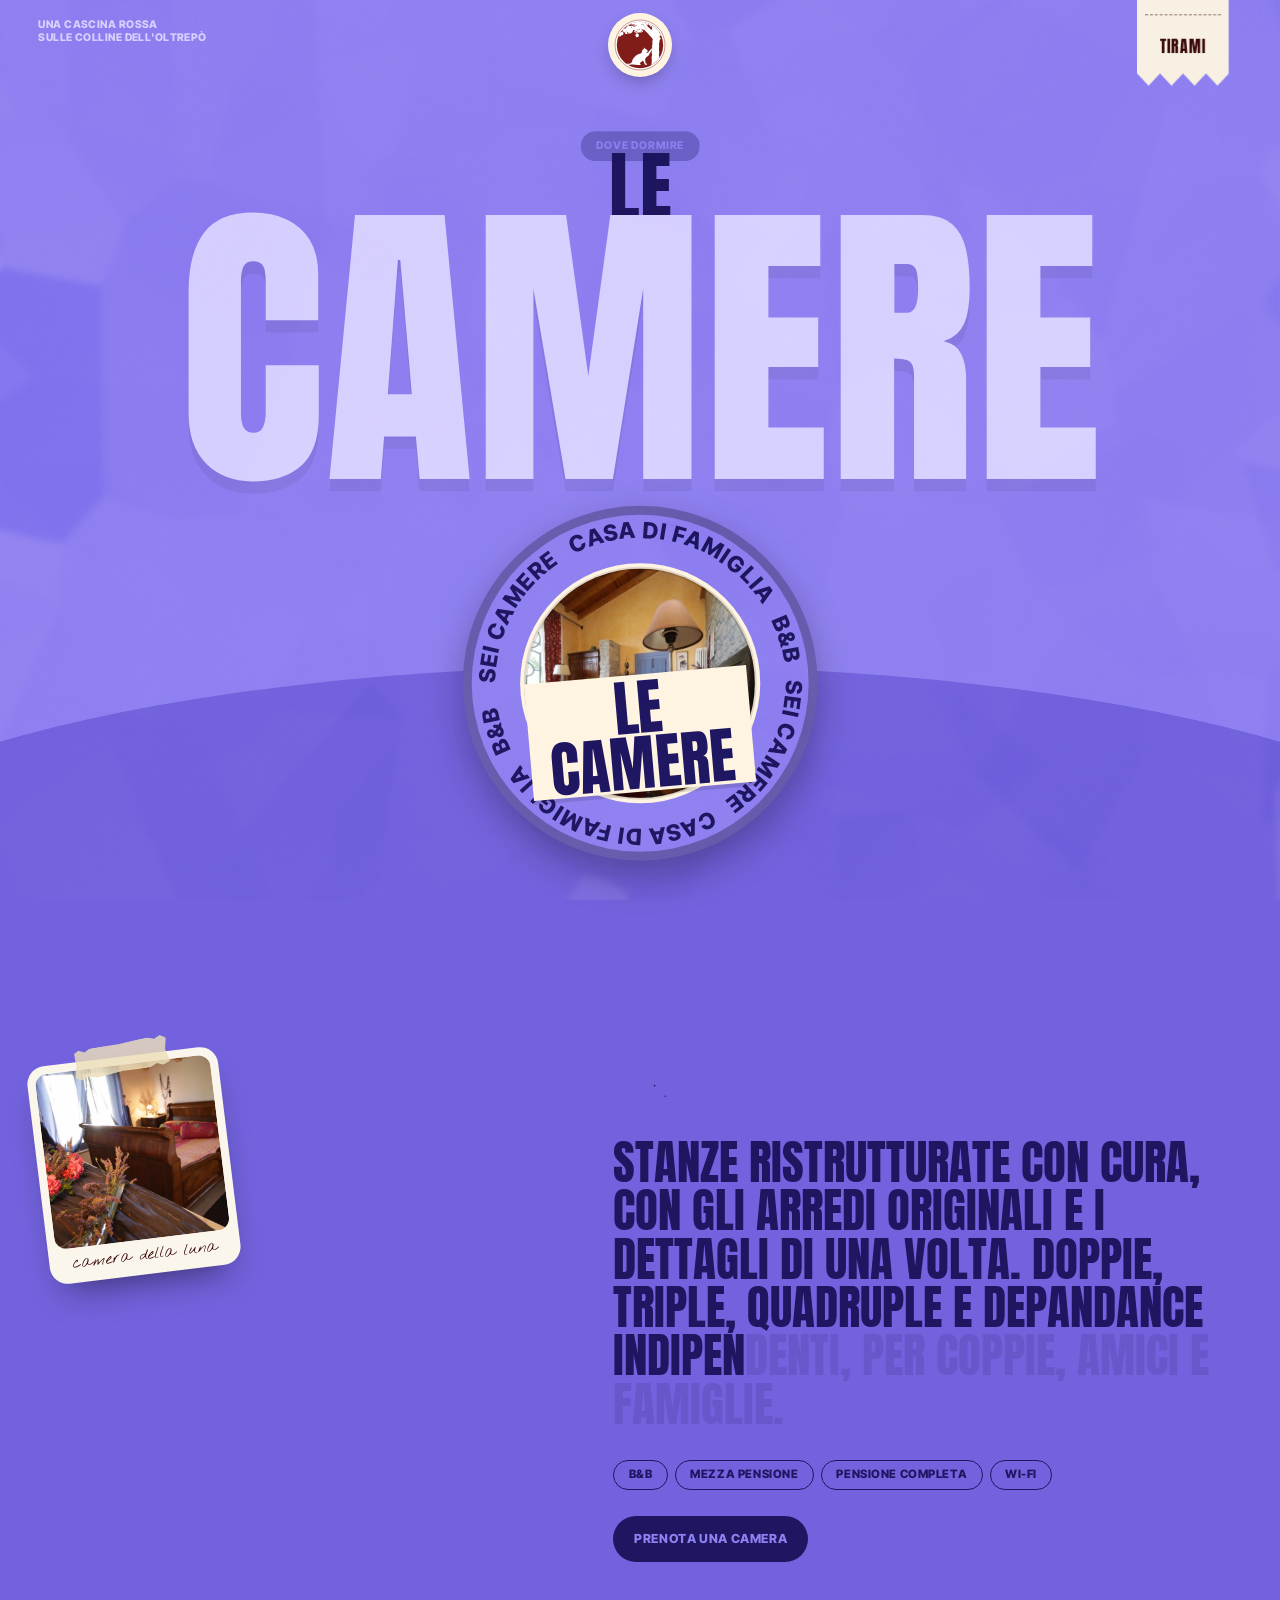
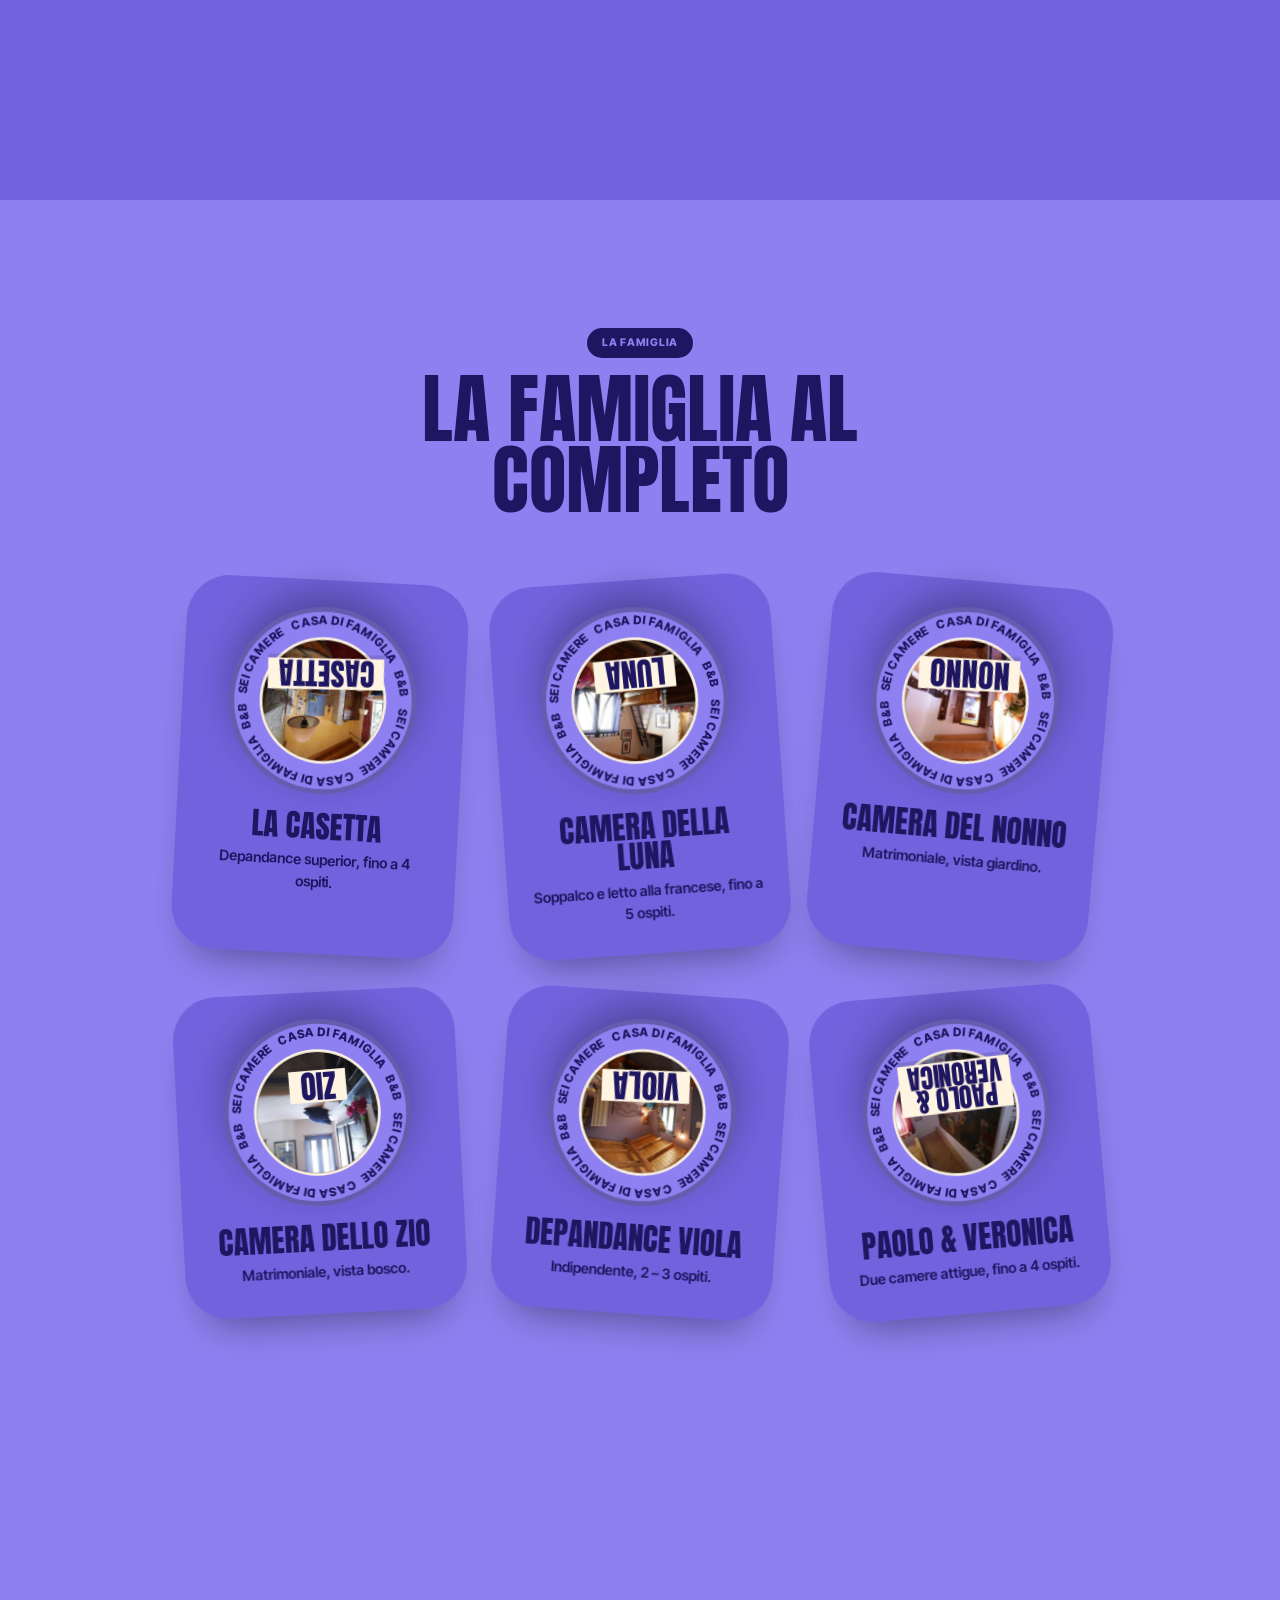
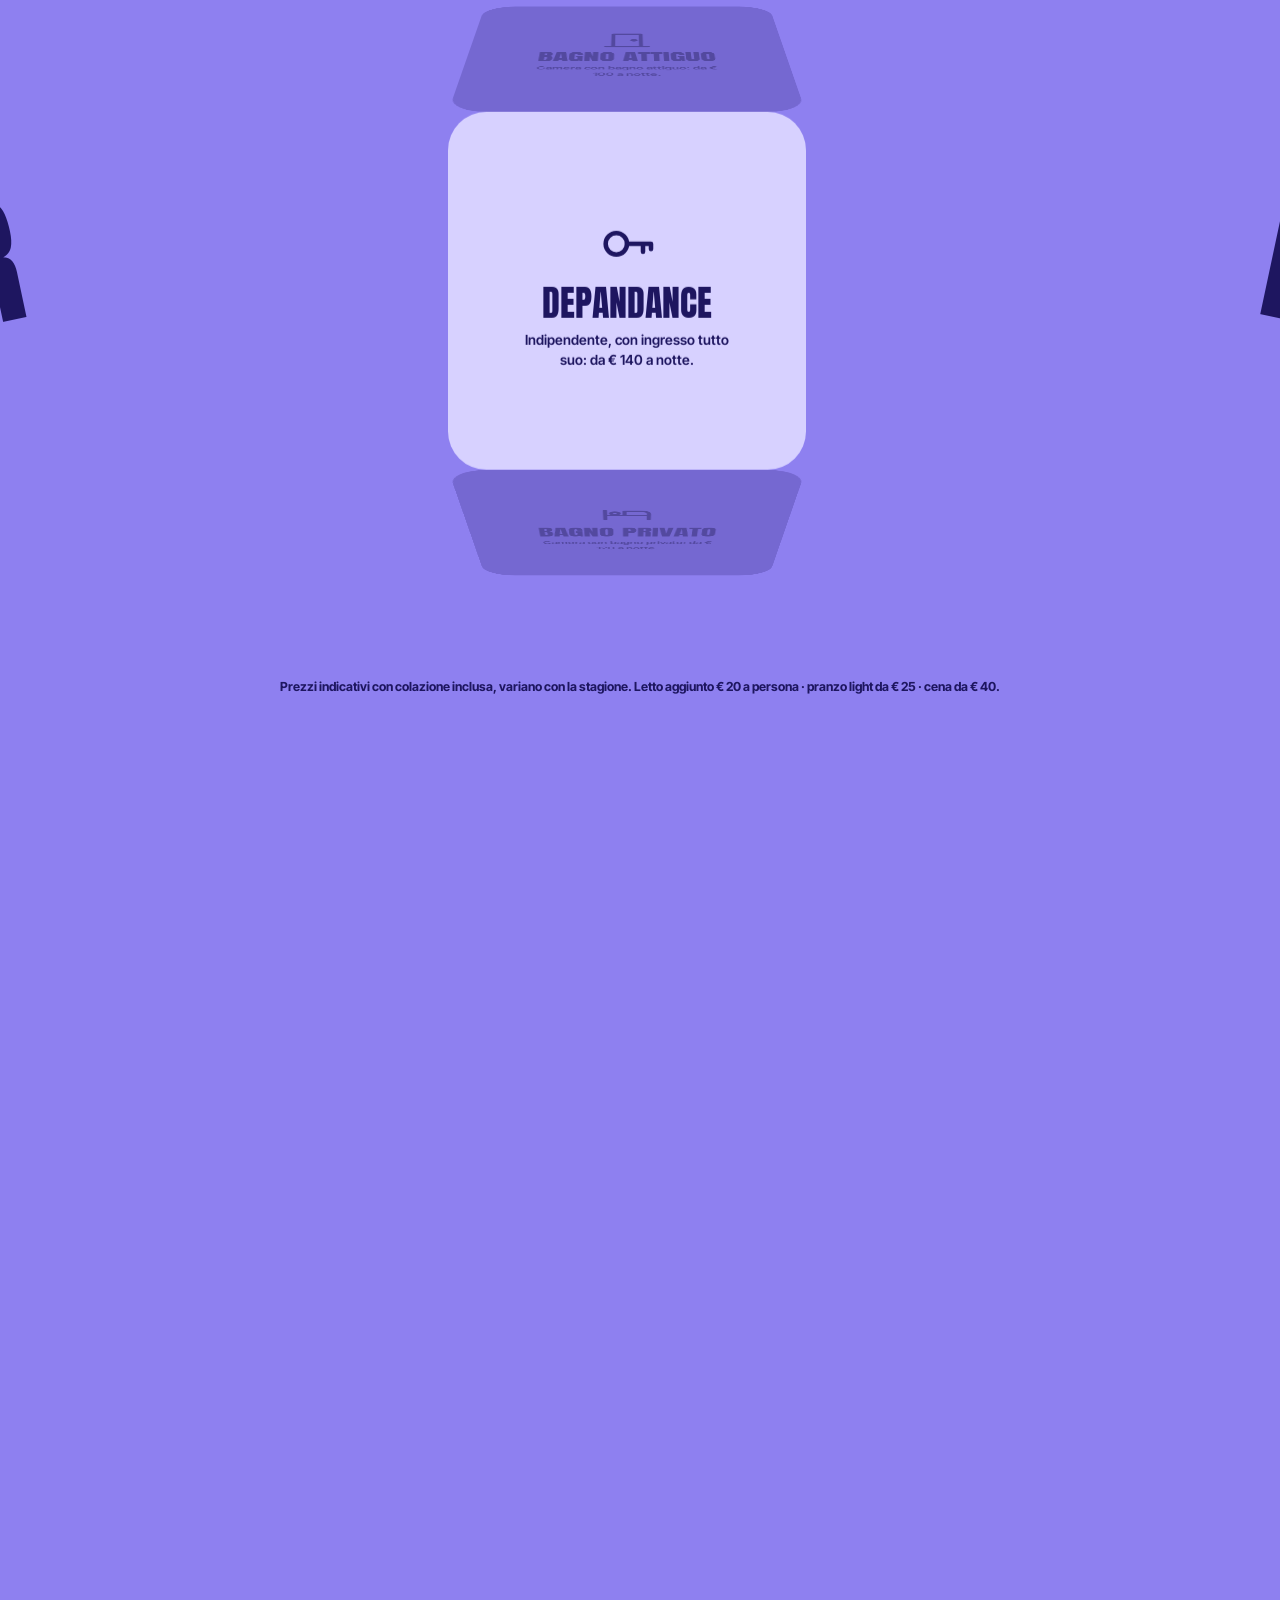
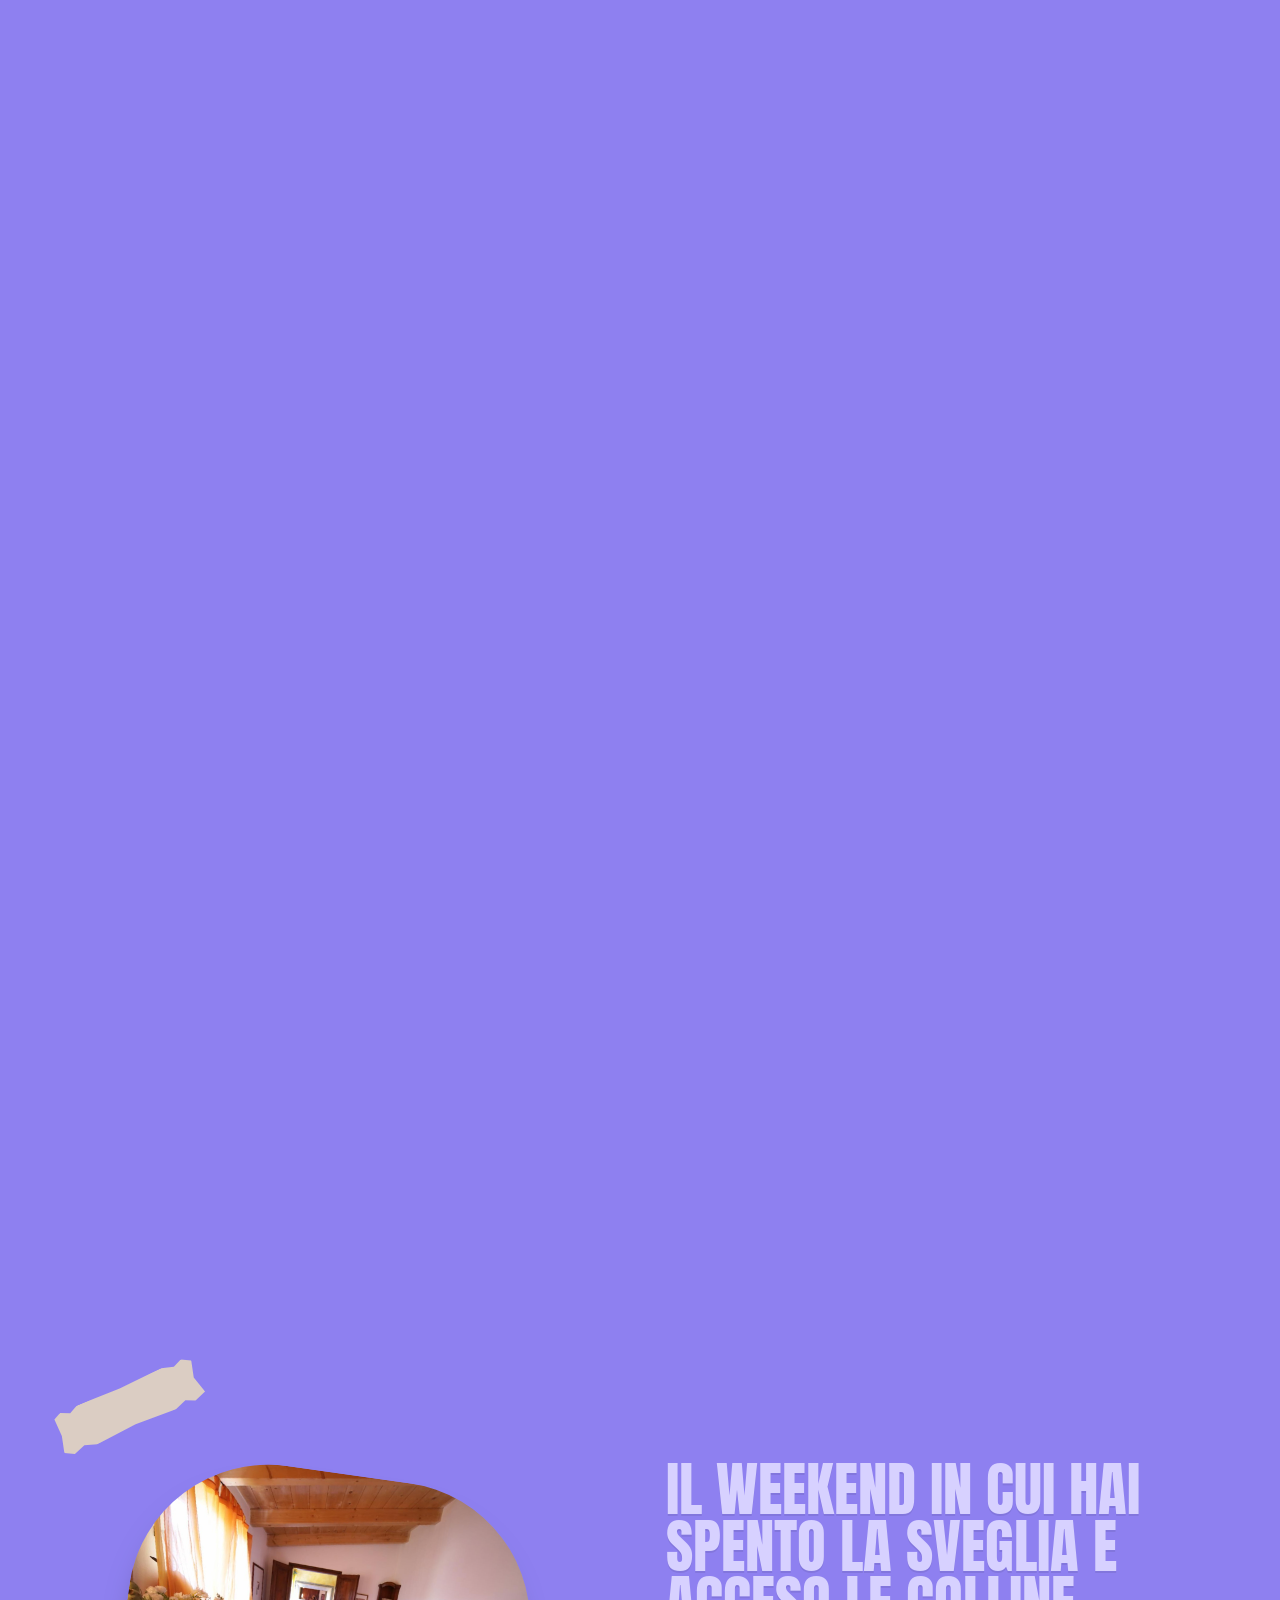
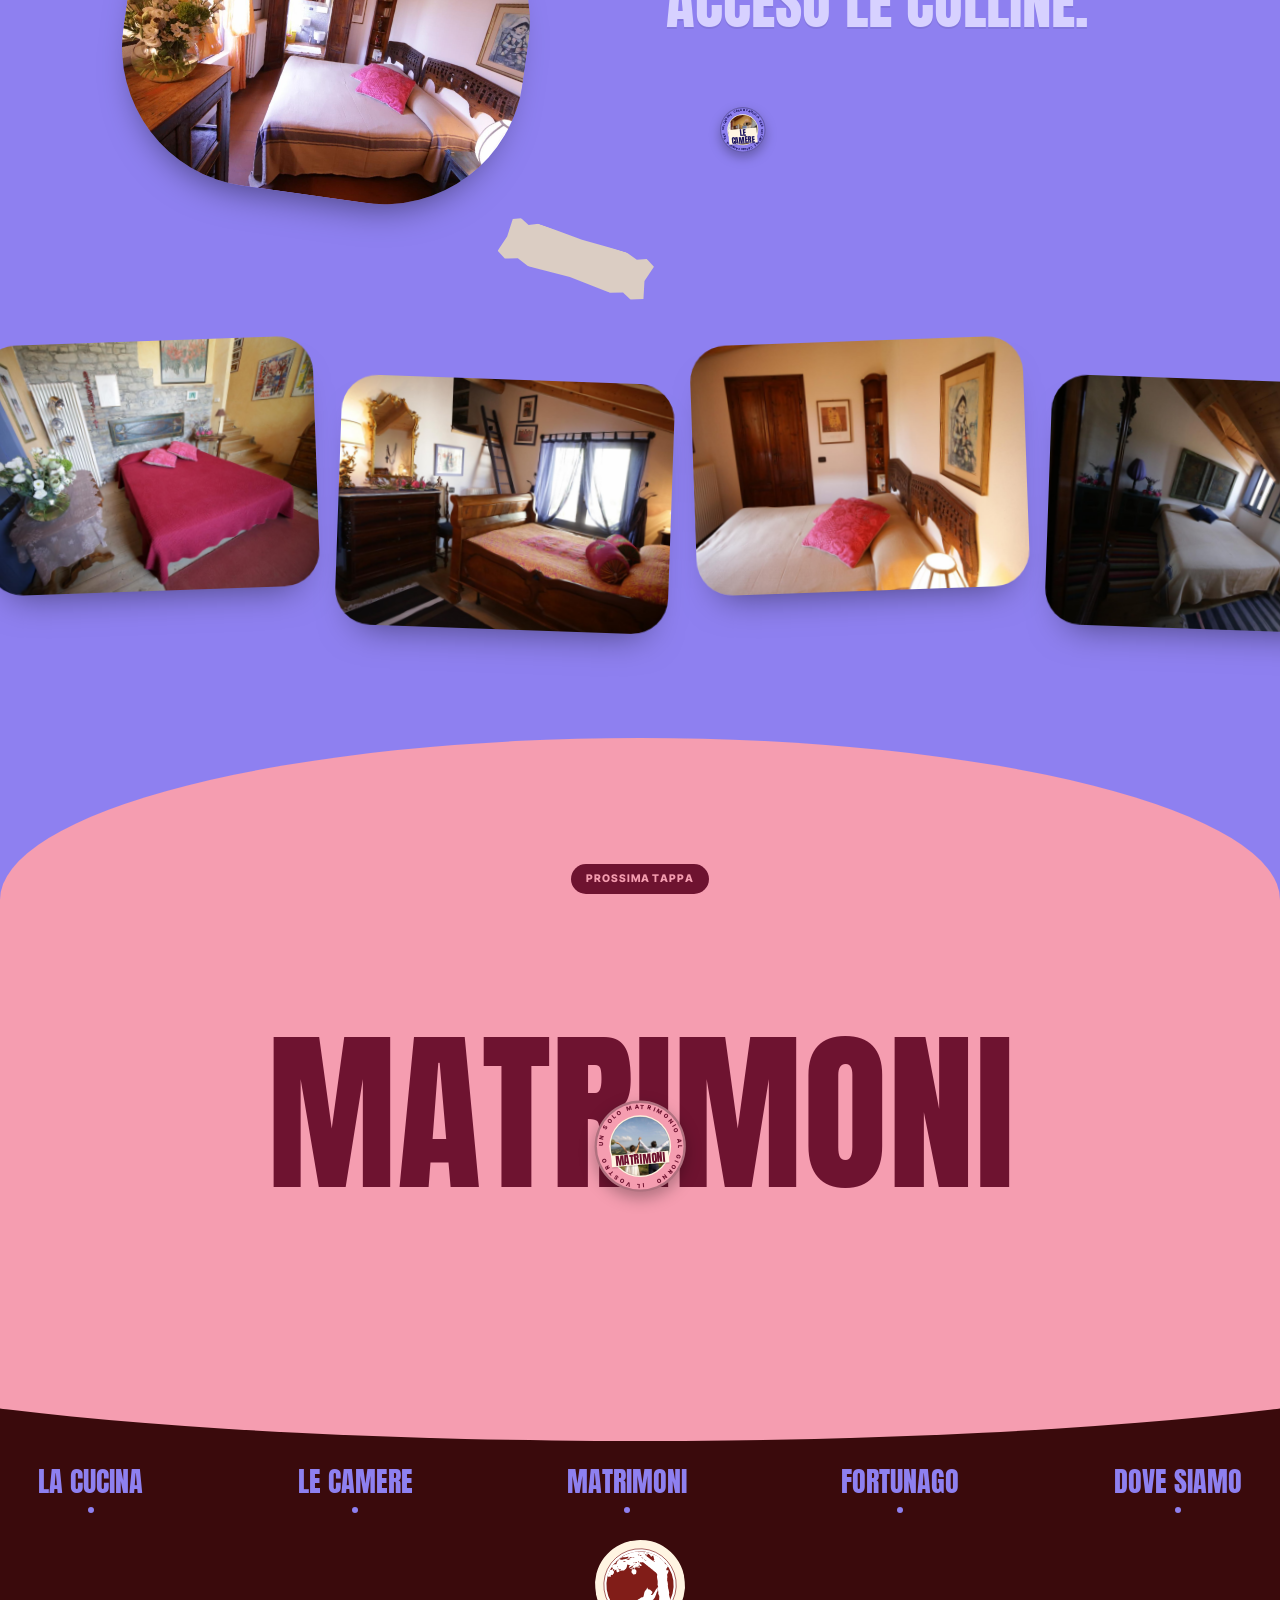
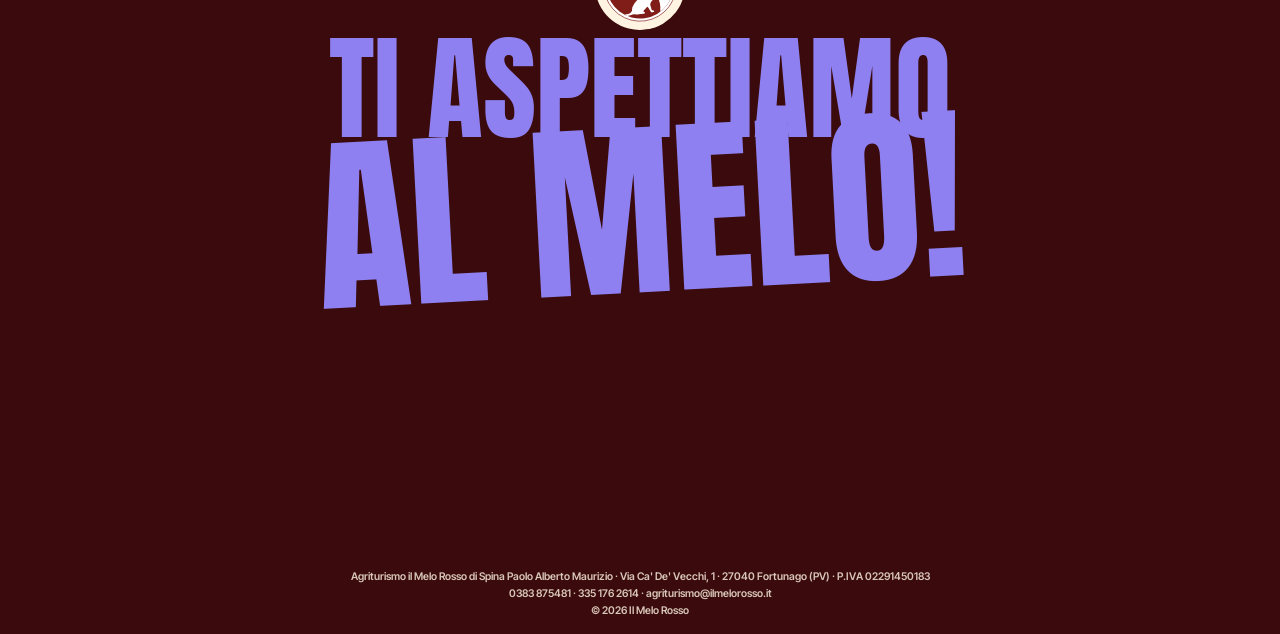
==== commit e266a6c0: "Home: il titolo in apertura è il nome del posto, Il Melo Rosso Co-Authored-By: Claude Opus 5.5 <nore" ====
--- a/camere.html
+++ b/camere.html
@@ -16,8 +16,8 @@
   <link rel="preconnect" href="https://fonts.googleapis.com">
   <link rel="preconnect" href="https://fonts.gstatic.com" crossorigin>
   <link rel="stylesheet" href="https://fonts.googleapis.com/css2?family=Anton&family=Inter+Tight:wght@400;500;600;700;800&family=Nothing+You+Could+Do&display=swap">
-  <link rel="stylesheet" href="css/style.css?v=202611210837">
-  <link rel="stylesheet" href="css/page.css?v=202611210837">
+  <link rel="stylesheet" href="css/style.css?v=202611211101">
+  <link rel="stylesheet" href="css/page.css?v=202611211101">
 </head>
 <body class="is-loading is-page" data-page="camere">
 
@@ -209,7 +209,7 @@
 <script src="assets/vendor/ScrollTrigger.min.js"></script>
 <script src="assets/vendor/lenis.min.js"></script>
 <script src="assets/vendor/matter.min.js"></script>
-<script src="js/core.js?v=202611210837"></script>
-<script src="js/page.js?v=202611210837"></script>
+<script src="js/core.js?v=202611211101"></script>
+<script src="js/page.js?v=202611211101"></script>
 </body>
 </html>
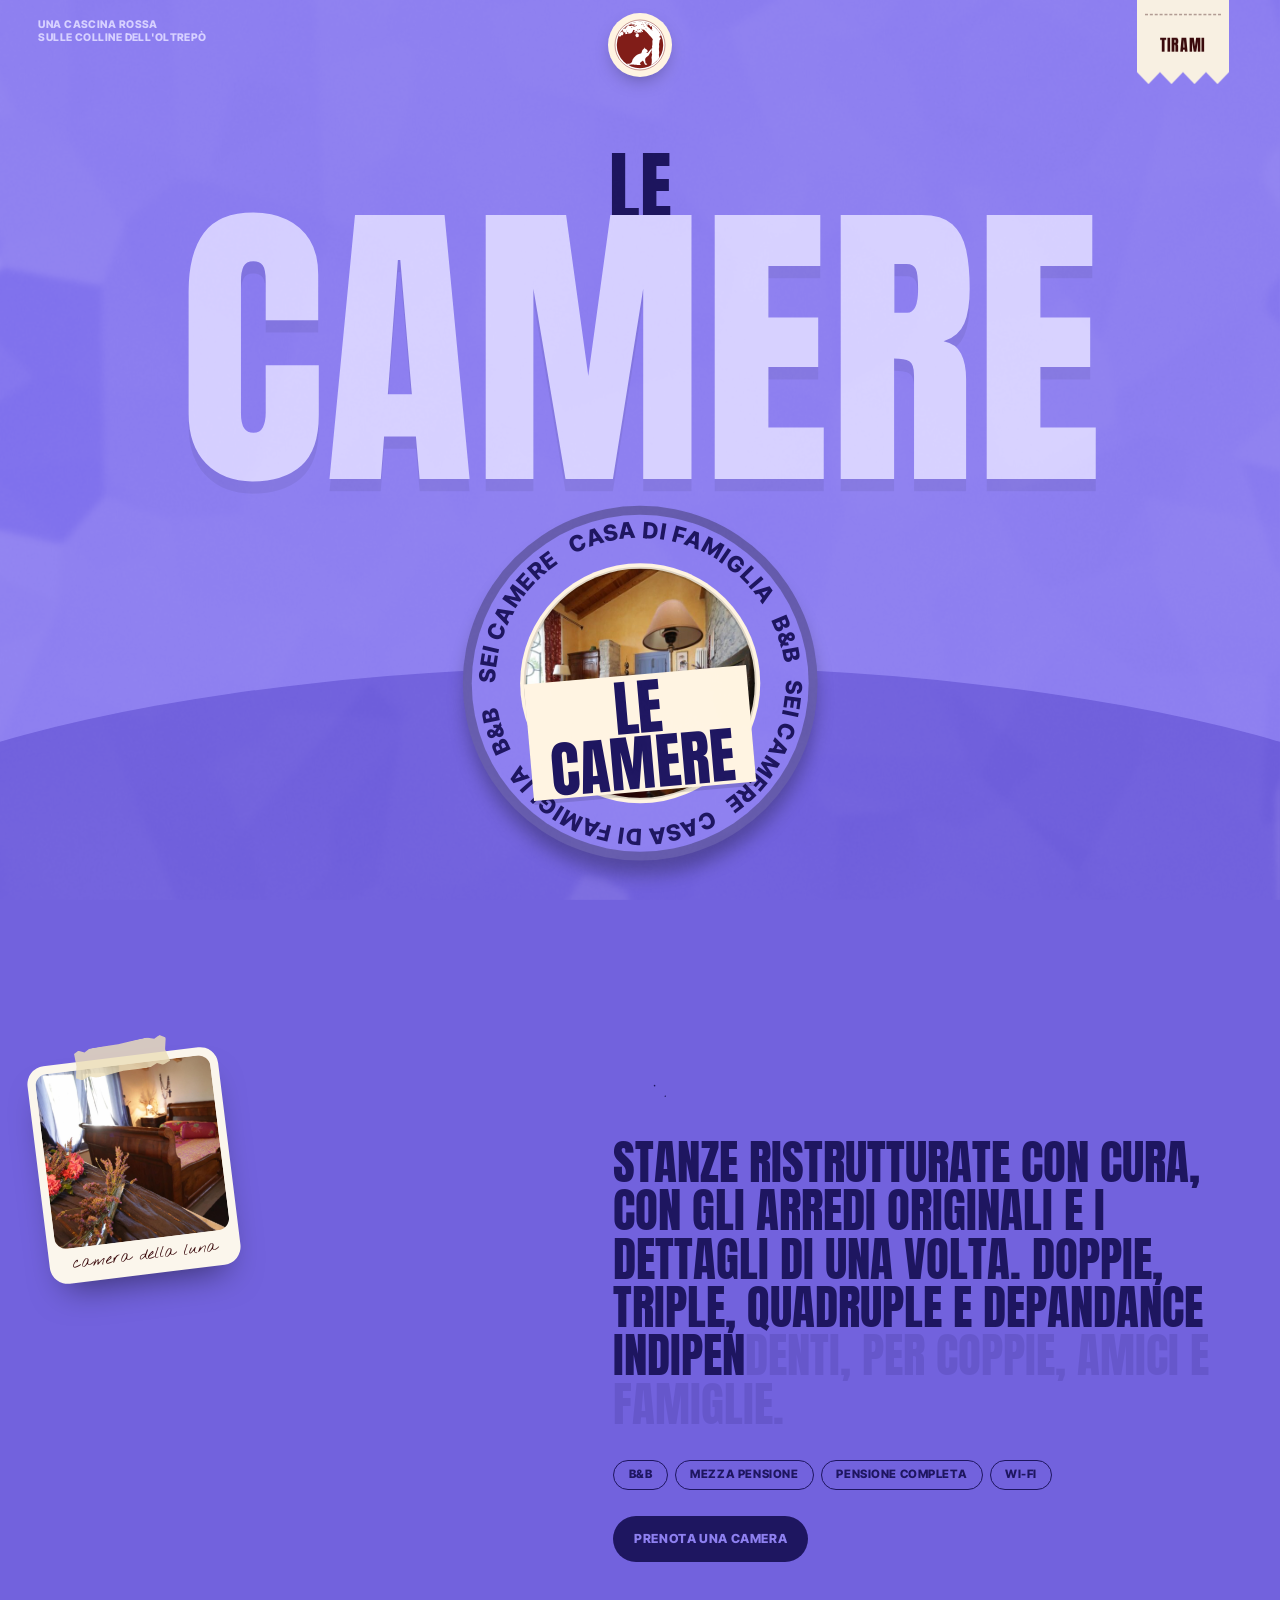
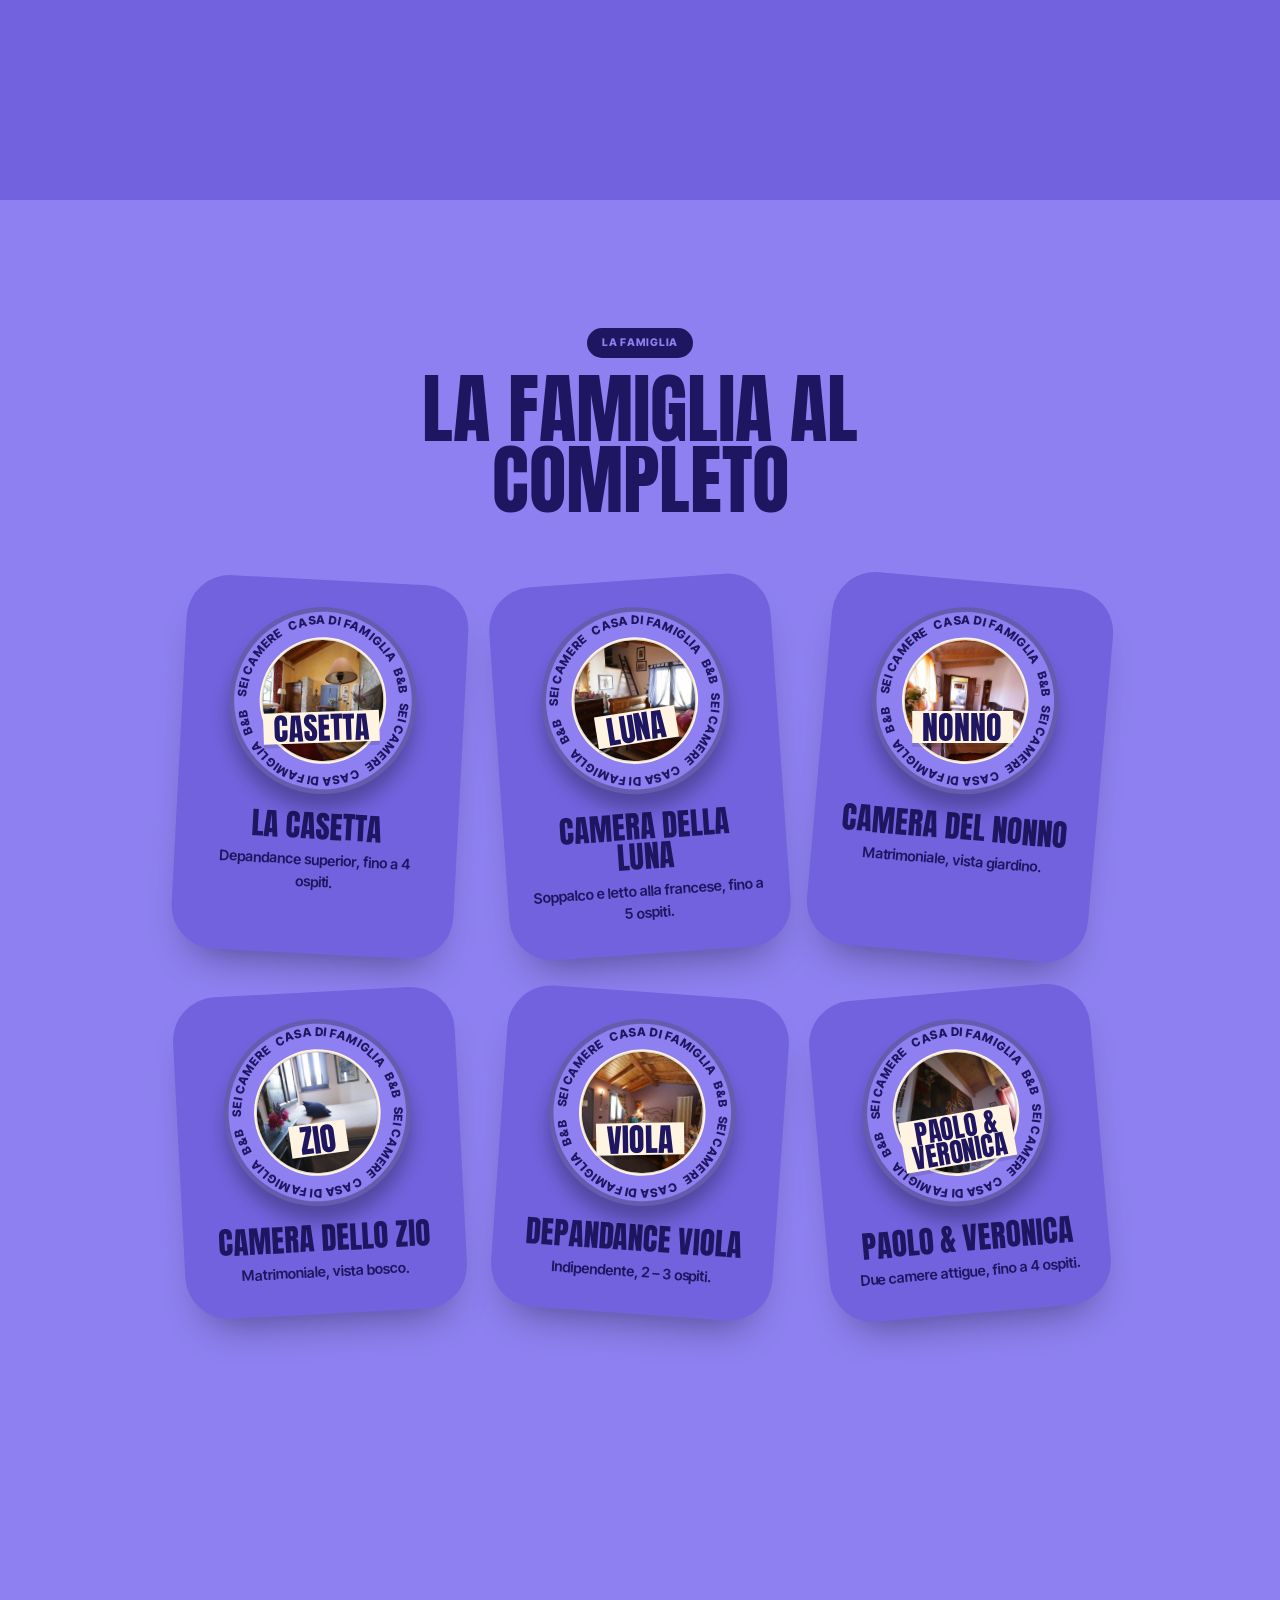
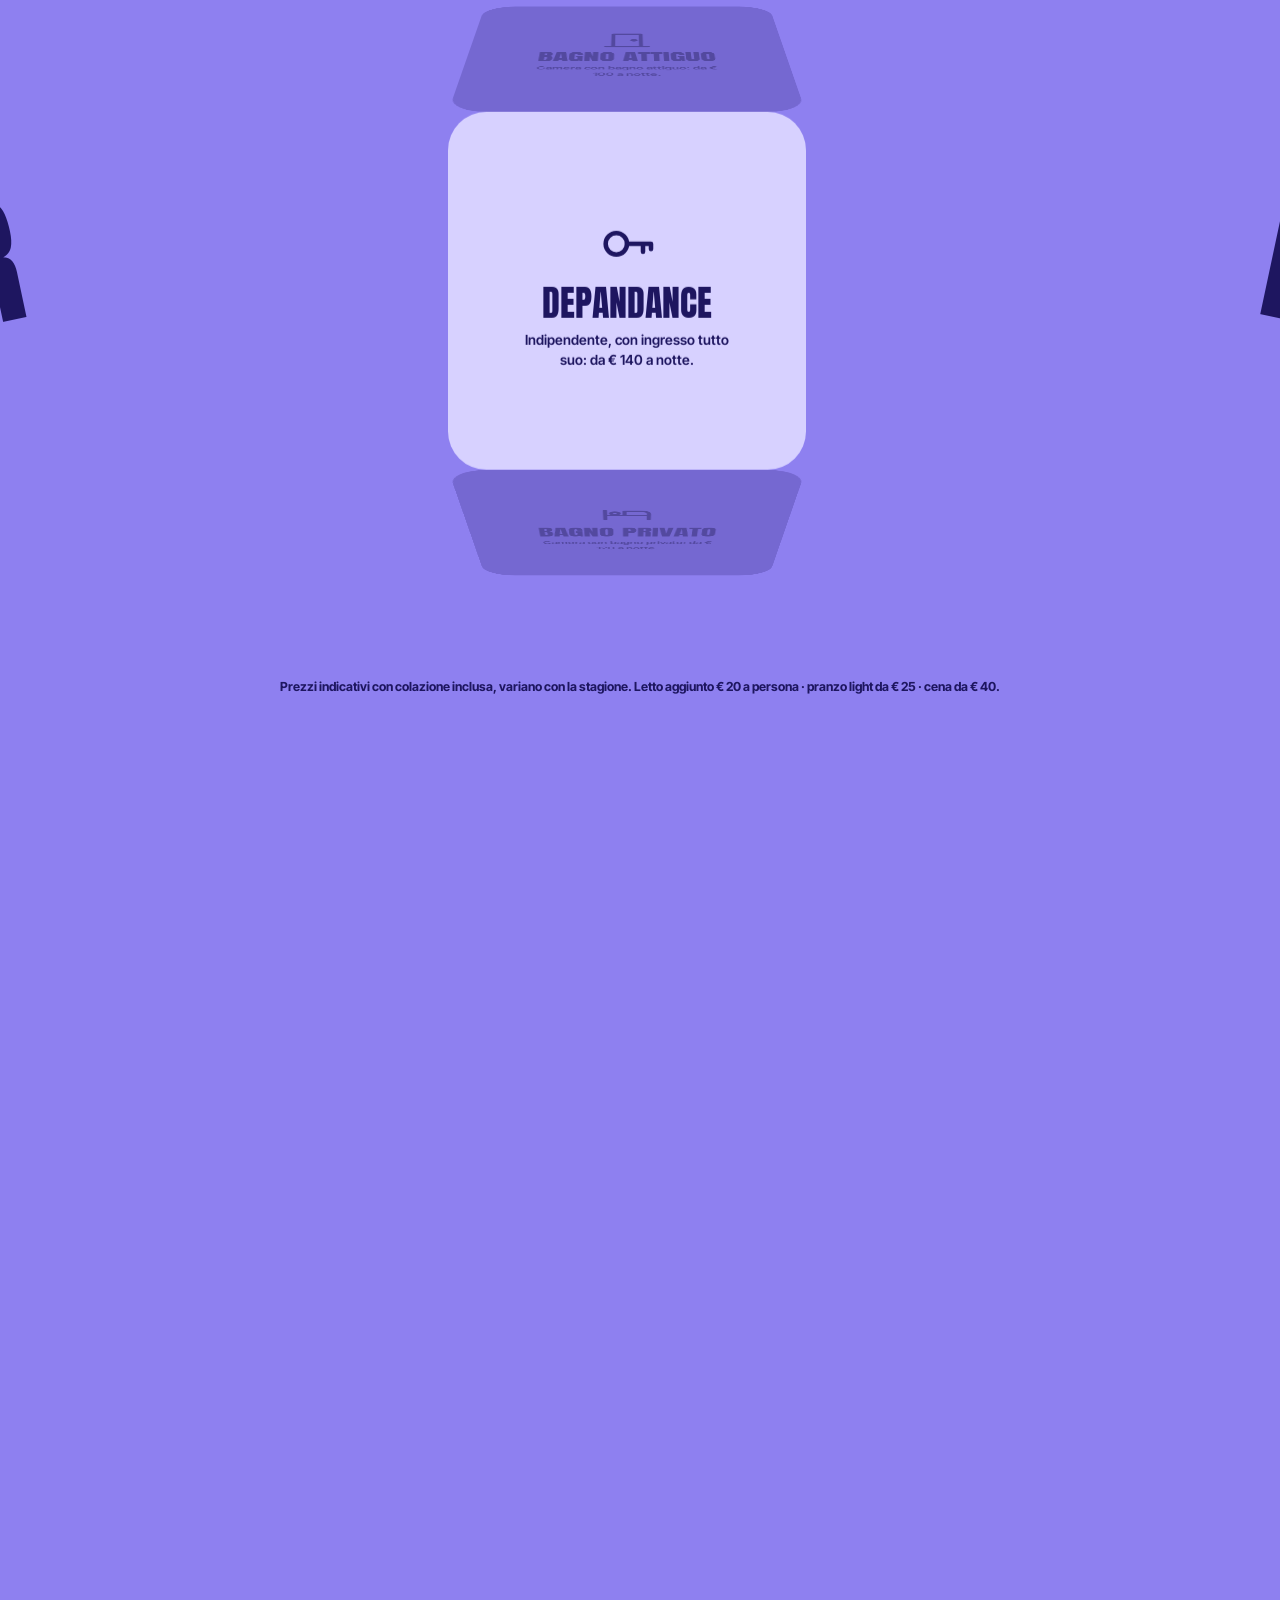
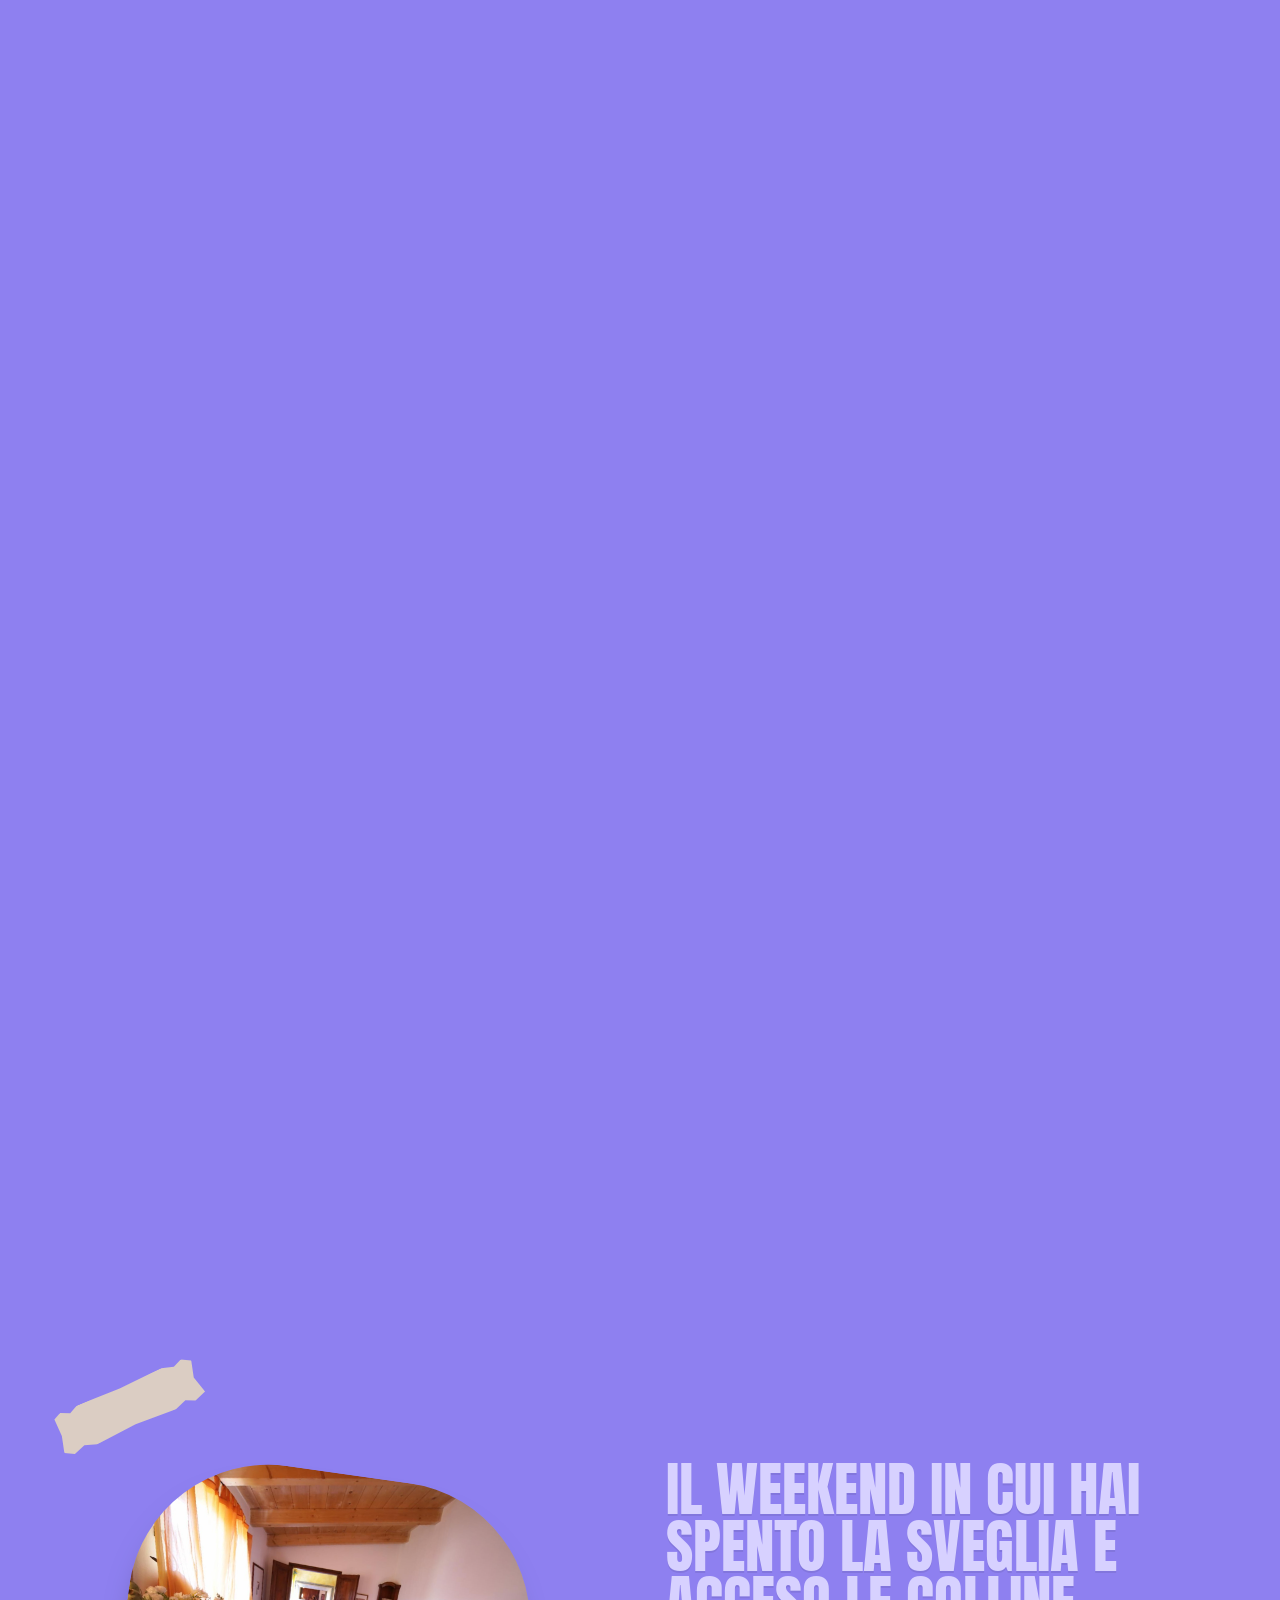
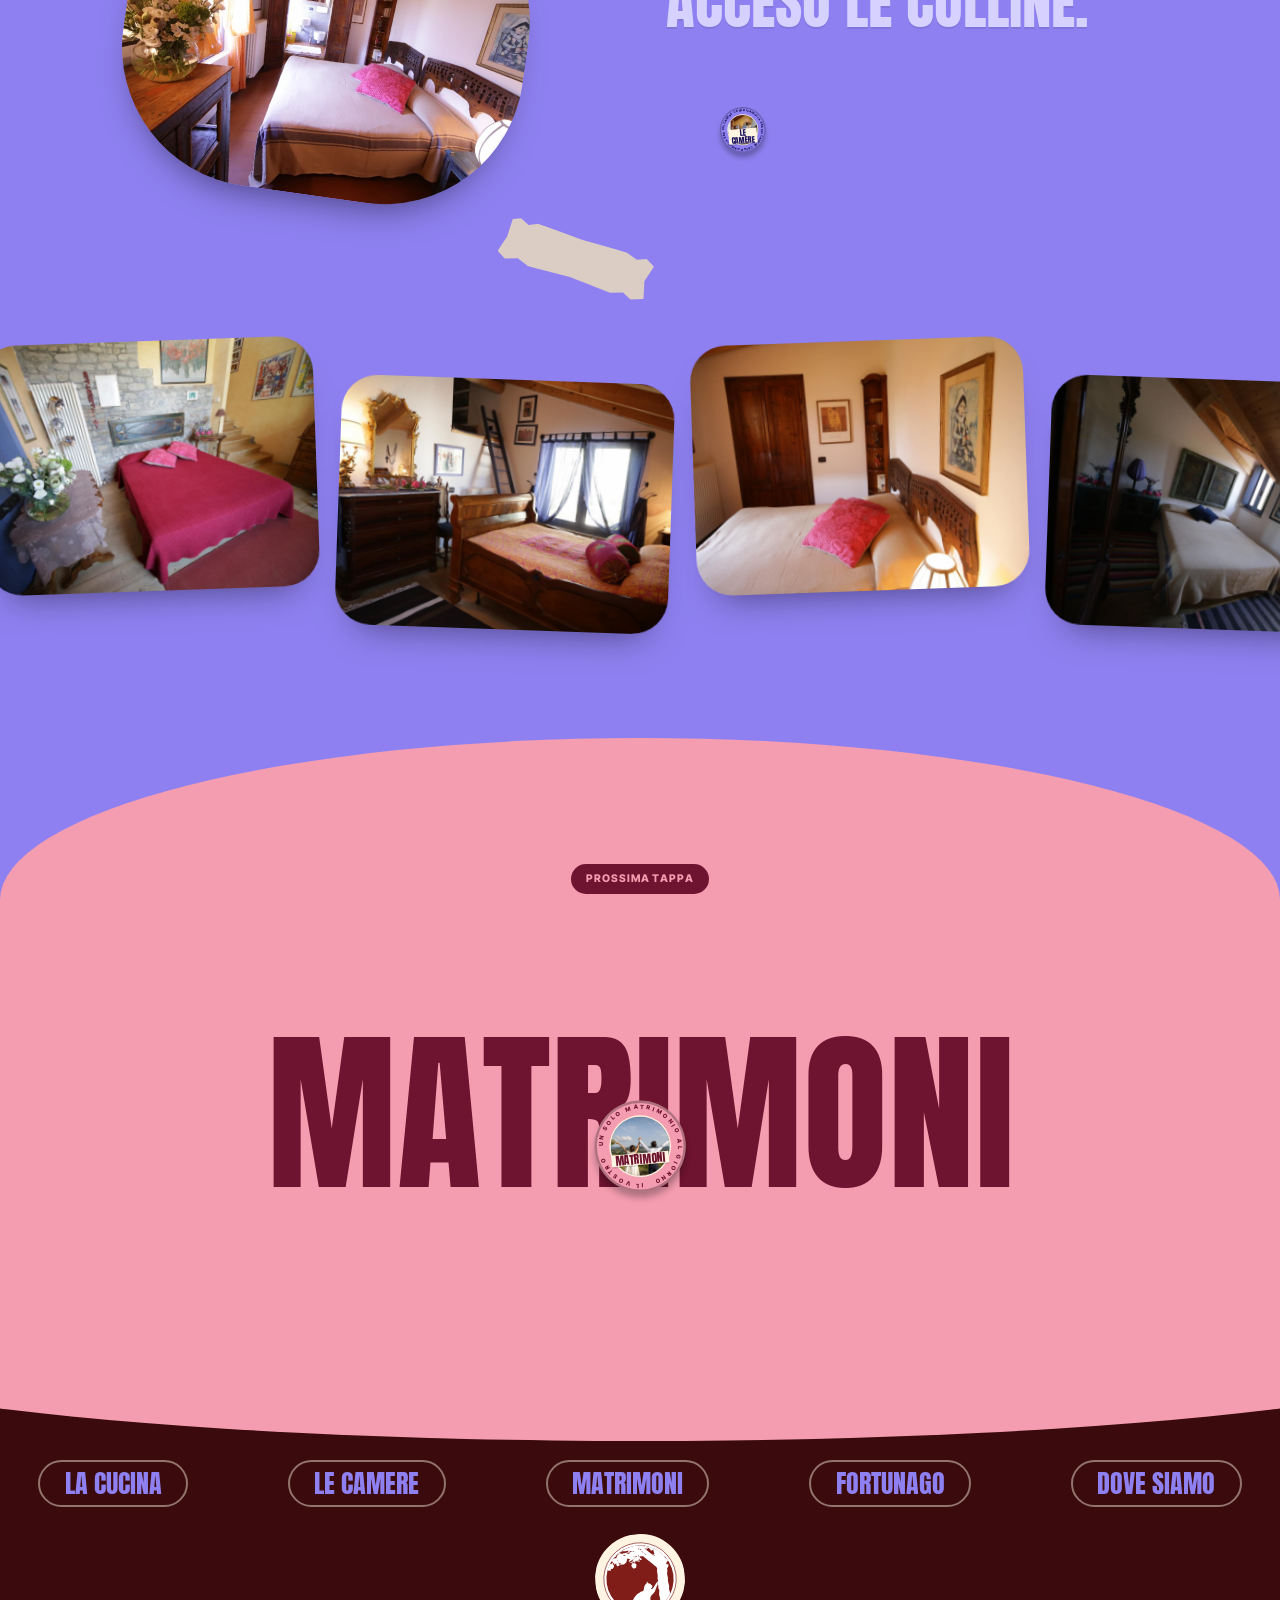
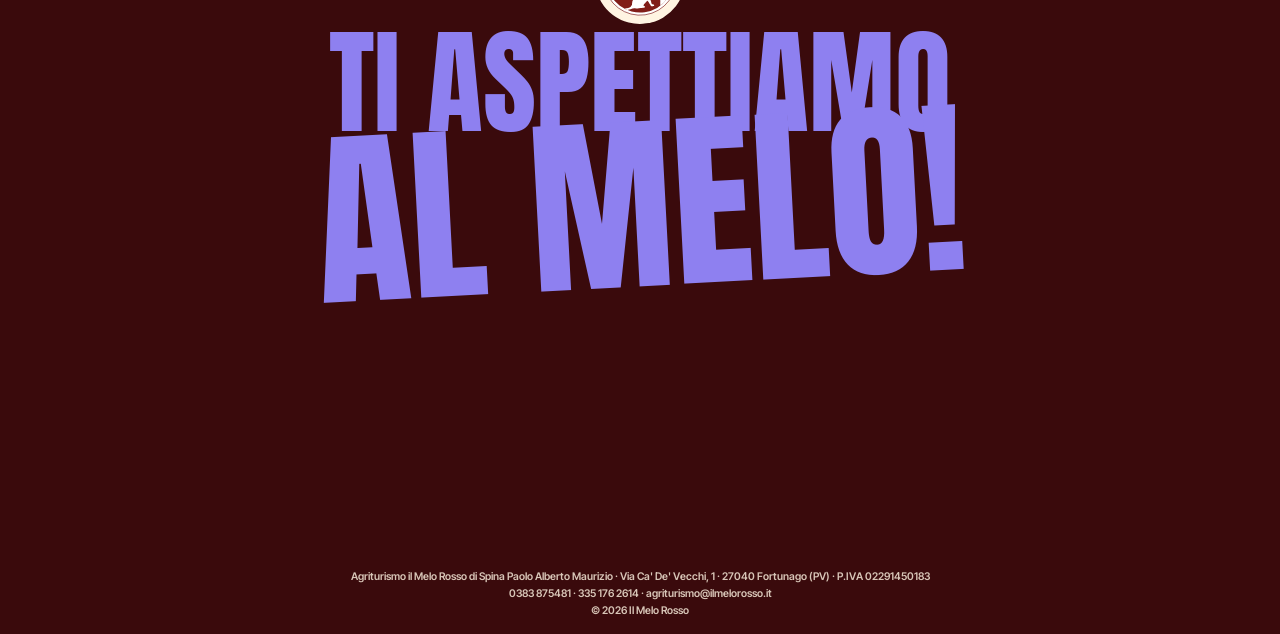
==== commit c2672513: "Telefono: ombre dei cerchi tonde, menu a griglia di foto, fascia gialla più alta e curva, Perché il " ====
--- a/camere.html
+++ b/camere.html
@@ -16,8 +16,8 @@
   <link rel="preconnect" href="https://fonts.googleapis.com">
   <link rel="preconnect" href="https://fonts.gstatic.com" crossorigin>
   <link rel="stylesheet" href="https://fonts.googleapis.com/css2?family=Anton&family=Inter+Tight:wght@400;500;600;700;800&family=Nothing+You+Could+Do&display=swap">
-  <link rel="stylesheet" href="css/style.css?v=202611211101">
-  <link rel="stylesheet" href="css/page.css?v=202611211101">
+  <link rel="stylesheet" href="css/style.css?v=202611211109">
+  <link rel="stylesheet" href="css/page.css?v=202611211109">
 </head>
 <body class="is-loading is-page" data-page="camere">
 
@@ -183,11 +183,11 @@
 <footer class="foot" id="contatti">
   <div class="foot__curve" aria-hidden="true"></div>
   <nav class="foot__nav" aria-label="Footer">
-    <a href="cucina.html" data-hop>La cucina</a>
-    <a href="camere.html" data-hop>Le camere</a>
-    <a href="matrimoni.html" data-hop>Matrimoni</a>
-    <a href="fortunago.html" data-hop>Fortunago</a>
-    <a href="https://www.google.com/maps/search/?api=1&amp;query=Agriturismo+Il+Melo+Rosso+Via+Ca%27+De%27+Vecchi+1+Fortunago" target="_blank" rel="noopener" data-hop>Dove siamo</a>
+    <a href="cucina.html">La cucina</a>
+    <a href="camere.html">Le camere</a>
+    <a href="matrimoni.html">Matrimoni</a>
+    <a href="fortunago.html">Fortunago</a>
+    <a href="https://www.google.com/maps/search/?api=1&amp;query=Agriturismo+Il+Melo+Rosso+Via+Ca%27+De%27+Vecchi+1+Fortunago" target="_blank" rel="noopener">Dove siamo</a>
   </nav>
   <div class="foot__brand">
     <img src="assets/img/logo.svg" alt="" width="90" height="90">
@@ -209,7 +209,7 @@
 <script src="assets/vendor/ScrollTrigger.min.js"></script>
 <script src="assets/vendor/lenis.min.js"></script>
 <script src="assets/vendor/matter.min.js"></script>
-<script src="js/core.js?v=202611211101"></script>
-<script src="js/page.js?v=202611211101"></script>
+<script src="js/core.js?v=202611211109"></script>
+<script src="js/page.js?v=202611211109"></script>
 </body>
 </html>
--- a/css/style.css
+++ b/css/style.css
@@ -139,7 +139,7 @@
 .menu::before { content: ""; position: absolute; left: 0; right: 0; bottom: 100%; height: 70vh; background: inherit; pointer-events: none; }
 .menu__list { list-style: none; margin: 0; padding: 0; display: grid; grid-template-columns: 1fr 1fr; gap: .2rem 5vw; }
 /* voce del menu: al passaggio si "accende" tutta l'etichetta (sfondo chiaro), così si vede subito cosa si sceglie */
-.menu__list a { display: flex; width: fit-content; align-items: center; gap: 1.2rem; padding: .15em .9em .15em .35em; margin-left: -.35em; border-radius: 22px; transition: background-color .3s var(--ease), color .3s var(--ease), box-shadow .3s; }
+.menu__list a { display: flex; width: fit-content; align-items: center; gap: 1.2rem; padding: 12px 30px 12px 26px; margin: -6px 0 -6px -26px; border-radius: 26px; transition: background-color .3s var(--ease), color .3s var(--ease), box-shadow .3s; }
 .menu__list a:hover, .menu__list a:focus-visible { background: var(--cream); color: var(--wine); box-shadow: 0 10px 24px -12px rgba(0, 0, 0, .5); outline: none; }
 .menu__list img { width: clamp(52px, 5vw, 80px); height: clamp(52px, 5vw, 80px); border-radius: 18px; object-fit: cover; transform: rotate(-6deg); transition: transform .5s var(--bounce); }
 .menu__list a:hover img { transform: rotate(8deg) scale(1.15); }
@@ -150,7 +150,9 @@
 /* =========================================================
    STICKERS (generated by JS)
    ========================================================= */
-.stk { position: relative; width: 100%; aspect-ratio: 1; container-type: inline-size; filter: drop-shadow(0 16px 18px rgba(0, 0, 0, .28)); }
+/* ombra: un cerchio sfocato dietro l'adesivo (non filter:drop-shadow, che su iPhone/Safari a volte diventa quadrata) */
+.stk { position: relative; width: 100%; aspect-ratio: 1; container-type: inline-size; isolation: isolate; --sh: 0 16px 18px rgba(0, 0, 0, .28); }
+.stk::before { content: ""; position: absolute; inset: 1%; border-radius: 50%; box-shadow: var(--sh); z-index: -1; pointer-events: none; }
 .stk svg { width: 100%; height: 100%; display: block; overflow: visible; }
 .stk__arc { font-family: var(--body); font-weight: 800; font-size: 12.5px; letter-spacing: 1.5px; text-transform: uppercase; }
 .stk__label {
@@ -368,7 +370,8 @@
   will-change: transform;
 }
 .gprop--shot img { display: block; width: 100%; aspect-ratio: 1; object-fit: cover; border-radius: 14%; box-shadow: .6vw .9vw 1.4vw rgba(0, 0, 0, .35); }
-.gprop--stk { display: block; filter: drop-shadow(.35vw .5vw .6vw rgba(0, 0, 0, .3)); }
+.gprop--stk { display: block; }
+.gprop--stk .stk { --sh: .35vw .5vw .6vw rgba(0, 0, 0, .3); }
 .gprop--stk .stk { transition: transform .5s var(--bounce); }
 .gprop--stk:hover .stk { transform: scale(1.08); }
 .gnote {
@@ -386,10 +389,10 @@
 .garrow path { fill: none; stroke: currentColor; stroke-width: 2.4; stroke-linecap: round; stroke-linejoin: round; vector-effect: non-scaling-stroke; }
 
 @media (max-width: 743px) {
-  .moments { --gs: 91.67vw; }
+  .moments { --gs: 34vw; }   /* telefono: parole grandi ma una lettera non riempie più tutto lo schermo */
   .gtitle__h { font-size: 14vw; }
-  .gprop--shot { width: 40vw; }
-  .gprop--stk { width: 34vw; }
+  .gprop--shot { width: 28vw; }
+  .gprop--stk { width: 25vw; }
   .gnote { font-size: 1.05rem; }
   .gchips { max-width: 80vw; }
   .gchips li { font-size: .62rem; padding: .32rem .7rem; }
@@ -435,7 +438,7 @@
 .wd__fan > .hc { display: block; }
 .wd__stk { position: absolute; left: 50%; top: 50vh; z-index: 2; width: min(27vw, 42vh); aspect-ratio: 1; translate: -50% -50%; perspective: 1000px; }
 .wd__flip, .wd__spin { position: relative; width: 100%; height: 100%; }
-.wd__spin > .stk { position: absolute; inset: 0; filter: drop-shadow(1vw 1.4vw 1.2vw rgba(0, 0, 0, .3)); }
+.wd__spin > .stk { position: absolute; inset: 0; --sh: 1vw 1.4vw 1.2vw rgba(0, 0, 0, .3); }
 .wd__explore {
   position: absolute; z-index: 4; left: calc(50% + min(9vw, 14vh)); top: 24vh;
   width: min(11.5vw, 18vh); aspect-ratio: 1; border-radius: 50%;
@@ -475,7 +478,7 @@
 .wd__txt { margin: 0; font-size: clamp(.95rem, 1.15vw, 1.15rem); line-height: 1.32; font-weight: 600; color: var(--wink); }
 .wd__wheel { position: absolute; right: 0; top: 50%; z-index: 4; width: 1px; height: 1px; }
 .wd__wheel button { position: absolute; left: 0; top: 0; width: min(9vw, 15vh); aspect-ratio: 1; padding: 0; border: 0; background: none; cursor: pointer; translate: -50% -50%; }
-.wd__wheel button > .stk { position: absolute; inset: 0; filter: drop-shadow(.4vw .6vw .6vw rgba(0, 0, 0, .3)); }
+.wd__wheel button > .stk { position: absolute; inset: 0; --sh: .4vw .6vw .6vw rgba(0, 0, 0, .3); }
 .wd__roll { position: absolute; right: min(11vw, 18vh); top: 31vh; z-index: 4; margin: 0; font-size: clamp(1rem, 1.4vw, 1.4rem); rotate: -12deg; color: var(--wink); }
 
 @media (max-width: 743px) {
@@ -531,8 +534,13 @@
 .foot { position: relative; background: var(--wine); color: var(--bg); min-height: 100vh; min-height: 100svh; padding-top: 14vh; overflow: hidden; transition: color .6s; }
 .foot__curve { position: absolute; left: -20vw; right: -20vw; top: -1px; height: 12vh; background: var(--bg); border-radius: 0 0 50% 50% / 0 0 100% 100%; transition: background-color .6s var(--ease); }
 .foot__nav { position: relative; z-index: 3; display: flex; justify-content: space-between; padding: 0 var(--pad); }
-.foot__nav a { font-family: var(--disp); text-transform: uppercase; font-size: clamp(1.1rem, 2.2vw, 2.2rem); display: flex; flex-direction: column; align-items: center; gap: .3rem; }
-.foot__nav a::after { content: ""; width: 6px; height: 6px; border-radius: 50%; background: currentColor; }
+/* voci del footer: etichette col bordo; al passaggio si "accendono" tutte (come nel menu) */
+.foot__nav a {
+  font-family: var(--disp); text-transform: uppercase; font-size: clamp(1.1rem, 2vw, 2rem); line-height: 1;
+  padding: .38em .95em .3em; border: 2px solid rgba(255, 244, 226, .45); border-radius: 99px;
+  transition: background-color .3s var(--ease), color .3s var(--ease), border-color .3s, box-shadow .3s, rotate .45s var(--bounce), scale .45s var(--bounce);
+}
+.foot__nav a:hover, .foot__nav a:focus-visible { background: var(--cream); color: var(--wine); border-color: var(--cream); box-shadow: 0 10px 24px -12px rgba(0, 0, 0, .55); rotate: -3deg; scale: 1.05; outline: none; }
 .foot__brand { position: relative; z-index: 1; display: flex; flex-direction: column; align-items: center; margin-top: clamp(1rem, 3vh, 2.5rem); }
 .foot__brand img { width: clamp(70px, 7vw, 100px); height: auto; aspect-ratio: 1; border-radius: 50%; background: var(--cream); padding: 3px; margin-bottom: .8rem; position: relative; z-index: 2; transform: rotate(-8deg); }
 .foot__big { display: flex; flex-direction: column; align-items: center; font-family: var(--disp); text-transform: uppercase; line-height: .8; text-align: center; }
@@ -542,7 +550,7 @@
 .foot__bodies { position: absolute; inset: 0; }
 .fbody { position: absolute; left: 0; top: 0; cursor: grab; touch-action: none; will-change: transform; }
 .fbody:active { cursor: grabbing; }
-.fbody .stk { filter: drop-shadow(0 8px 10px rgba(0, 0, 0, .35)); pointer-events: none; }
+.fbody .stk { --sh: 0 8px 10px rgba(0, 0, 0, .35); pointer-events: none; }
 .soc { width: 100%; height: 100%; border-radius: 50%; background: var(--bg); color: var(--wine); display: grid; place-items: center; box-shadow: inset 0 -6px 0 rgba(0,0,0,.15); transition: background-color .6s; }
 .soc svg { width: 34%; height: 34%; fill: none; stroke: currentColor; stroke-width: 2.2; stroke-linecap: round; stroke-linejoin: round; }
 .foot__info { position: absolute; left: 0; right: 0; bottom: .8rem; z-index: 3; text-align: center; font-size: .66rem; font-weight: 600; color: var(--cream); opacity: .8; pointer-events: none; padding: 0 var(--pad); }
@@ -556,13 +564,38 @@
   .hdr__claim { display: none; }
   .tag { right: 1rem; width: 78px; }
   .tag { height: 74px; }
-  .menu { justify-content: flex-start; align-items: flex-start; padding: 92px 1.4rem 84px; }
-  .menu__list { grid-template-columns: 1fr; gap: .15rem; }
-  .menu__list a { gap: .8rem; }
-  .menu__list img { width: 38px; height: 38px; border-radius: 12px; }
-  .menu__list span { font-size: min(2.3rem, 5.4svh); }
-  .menu__foot { flex-direction: column; align-items: flex-start; gap: .25rem; margin-top: 1.2rem; font-size: .66rem; }
-  .menu__hand { right: calc(1rem + 92px); bottom: 30px; font-size: .95rem; }
+  /* menu su telefono: griglia di foto inclinate con l'etichetta di carta, come gli adesivi del sito */
+  .menu { justify-content: center; align-items: stretch; padding: 92px 1rem 100px; }
+  .menu__list { grid-template-columns: 1fr 1fr; gap: 12px 12px; }
+  .menu__list a {
+    position: relative; display: block; width: auto; margin: 0; padding: 0;
+    height: clamp(58px, calc((100svh - 410px) / 4), 150px);
+    border-radius: 18px; overflow: hidden; background: #000;
+    box-shadow: 0 12px 20px -12px rgba(0, 0, 0, .8);
+    transition: scale .45s var(--bounce), box-shadow .3s;
+  }
+  .menu__list li:nth-child(4n+1) a, .menu__list li:nth-child(4n) a { rotate: -2deg; }
+  .menu__list li:nth-child(4n+2) a, .menu__list li:nth-child(4n+3) a { rotate: 2deg; }
+  .menu__list a:hover, .menu__list a:focus-visible, .menu__list a:active { background: #000; scale: 1.05; box-shadow: 0 0 0 3px var(--cream), 0 14px 24px -10px rgba(0, 0, 0, .8); }
+  .menu__list img { position: absolute; inset: 0; width: 100%; height: 100%; border-radius: 0; transform: scale(1.08); opacity: .9; }
+  .menu__list a:hover img { transform: scale(1.18); }
+  .menu .menu__list span, .menu .menu__list a.is-here span, .menu .menu__list a:hover span {
+    position: absolute; left: 8px; bottom: 8px; max-width: calc(100% - 16px);
+    padding: .1em .3em 0; background: var(--cream); color: var(--wine);
+    font-size: min(1.35rem, 3.4svh); line-height: 1; white-space: nowrap; rotate: -4deg;
+    box-shadow: 0 3px 0 rgba(0, 0, 0, .18);
+  }
+  .menu .menu__list a.is-here { box-shadow: 0 0 0 3px var(--cream), 0 12px 20px -12px rgba(0, 0, 0, .8); }
+  .menu .menu__list a.is-here img { outline: none; }
+  .menu .menu__list a.is-here span { background: var(--title); color: var(--cream); }
+  /* contatti: due pulsanti di carta + indirizzo */
+  .menu__foot { justify-content: center; gap: .5rem; margin-top: 1.1rem; font-size: .7rem; opacity: 1; }
+  .menu__foot a { font-size: 0; padding: .8rem 1.2rem .7rem; border-radius: 99px; background: var(--cream); color: var(--wine); box-shadow: 0 6px 12px -6px rgba(0, 0, 0, .6); }
+  .menu__foot a::before { font-size: .78rem; }
+  .menu__foot a[href^="tel"]::before { content: "☎ Chiamaci"; }
+  .menu__foot a[href^="mailto"]::before { content: "✉ Scrivici"; }
+  .menu__foot span { display: none; }
+  .menu__hand { left: 1.1rem; right: auto; bottom: 26px; font-size: .95rem; }
 
   .pick__title { top: 6.5rem; font-size: 17vw; }
   .pick__row { top: auto; bottom: 16vh; flex-wrap: wrap; padding: 0 4vw; row-gap: 0; }
@@ -584,7 +617,8 @@
   .tape--loose { display: none; }
   .story__drop { width: 30vw; left: 62%; z-index: 0; }   /* passa sotto i fogli, non copre i testi */
 
-  .wave__txt { font-size: 92px; }
+  .wave { height: 133vw; }   /* stesse proporzioni del disegno 400×520: niente testo schiacciato */
+  .wave__txt { font-size: 84px; letter-spacing: .5px; }
 
   .rooms__stage { height: 720px; }
   /* telefono: la parola sta sopra l'adesivo (non dietro), foto ai lati, testi sotto */
@@ -605,13 +639,15 @@
 
 
   .cta { grid-template-columns: 1fr; }
+  .cta { padding-top: 3.5rem; }   /* respiro tra la fascia dei matrimoni e la foto */
   .cta__blob { margin: 0 8vw -14vw; }
   .cta__card { aspect-ratio: auto; border-radius: 40px; padding: 3rem 1.4rem; }
 
   /* footer: più alto, così gli adesivi si ammucchiano sotto la scritta e non la coprono */
   .foot { min-height: max(100svh, 820px); padding-top: 12vh; }
-  .foot__nav { flex-wrap: wrap; justify-content: center; gap: .4rem 1.4rem; }
-  .foot__nav a { font-size: 1.05rem; }
+  .foot__nav { flex-wrap: wrap; justify-content: center; gap: .5rem .5rem; }
+  .foot__nav a { font-size: 1rem; }
+  .foot__nav a:active { background: var(--cream); color: var(--wine); border-color: var(--cream); }
   .foot__info { bottom: .6rem; font-size: .62rem; line-height: 1.35; }
   .foot__big > span:first-child { font-size: 13vw; }
   .foot__big > span:last-child { font-size: 22vw; }
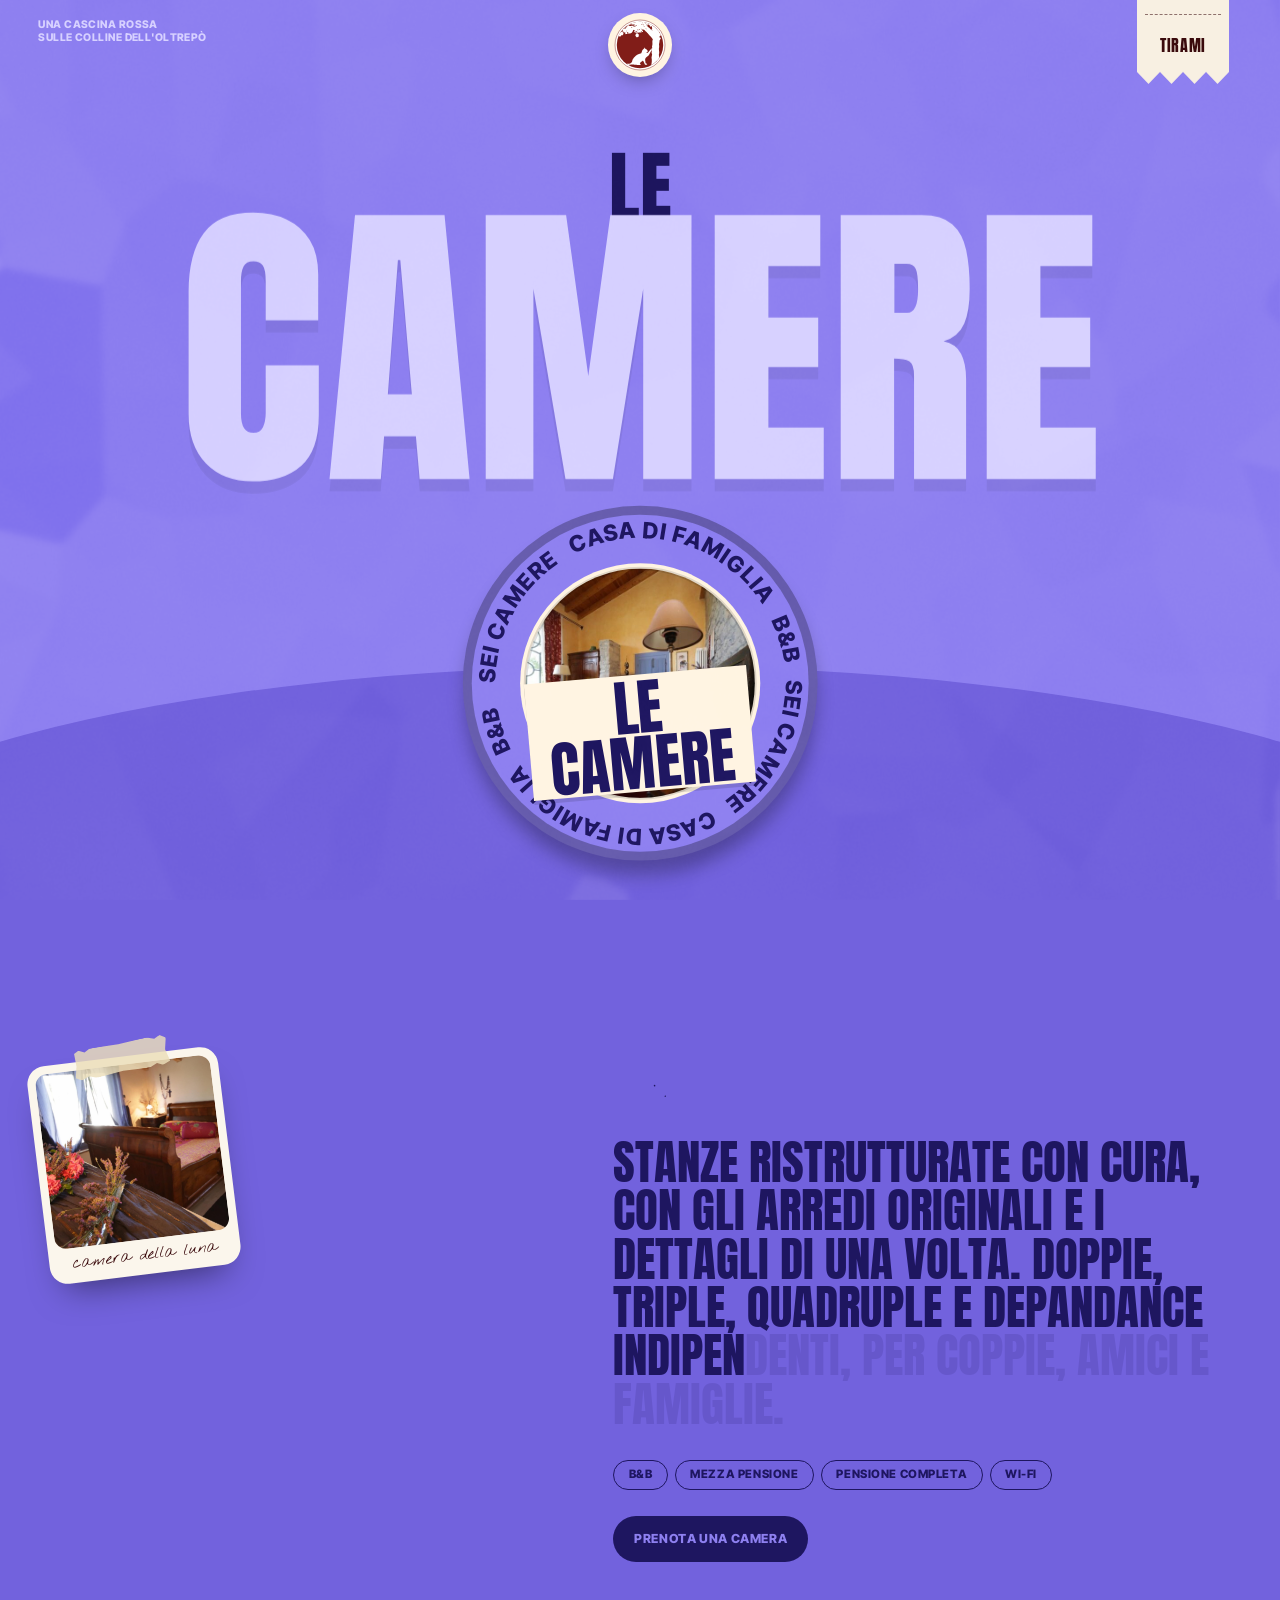
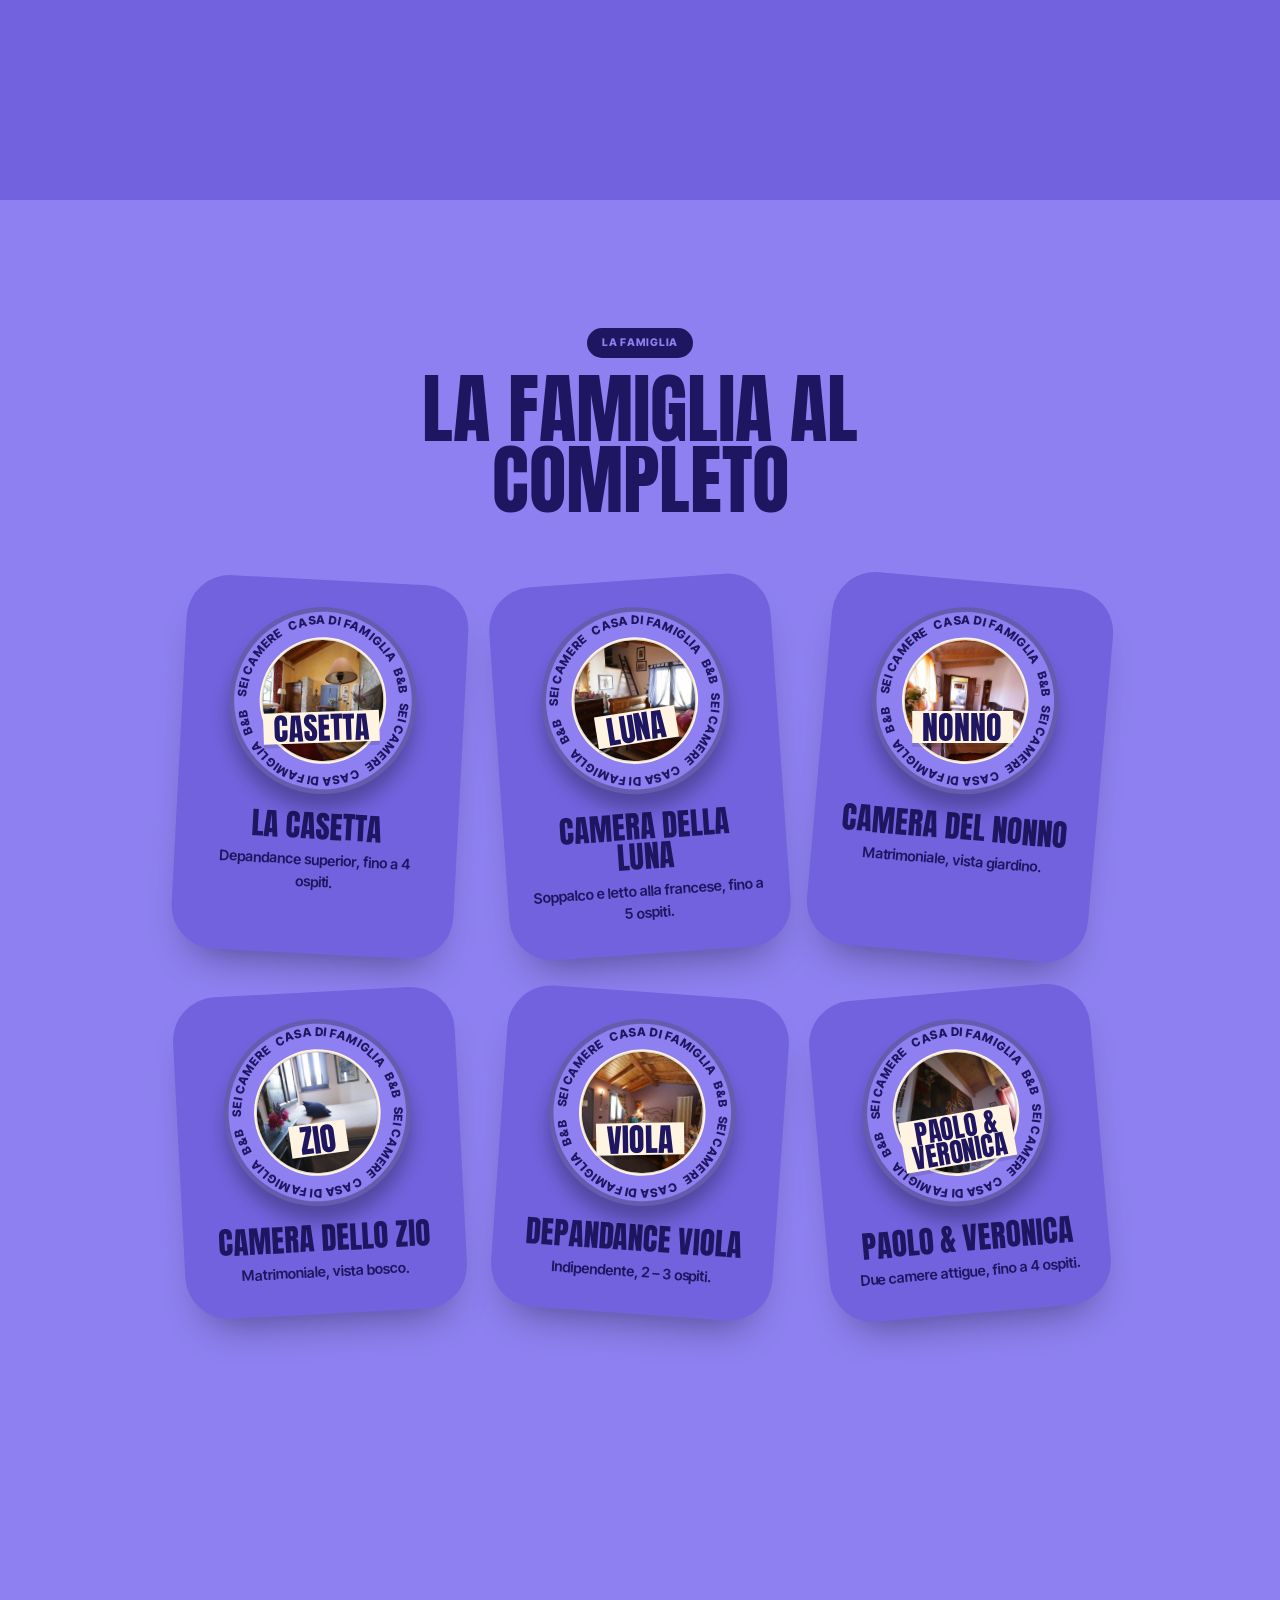
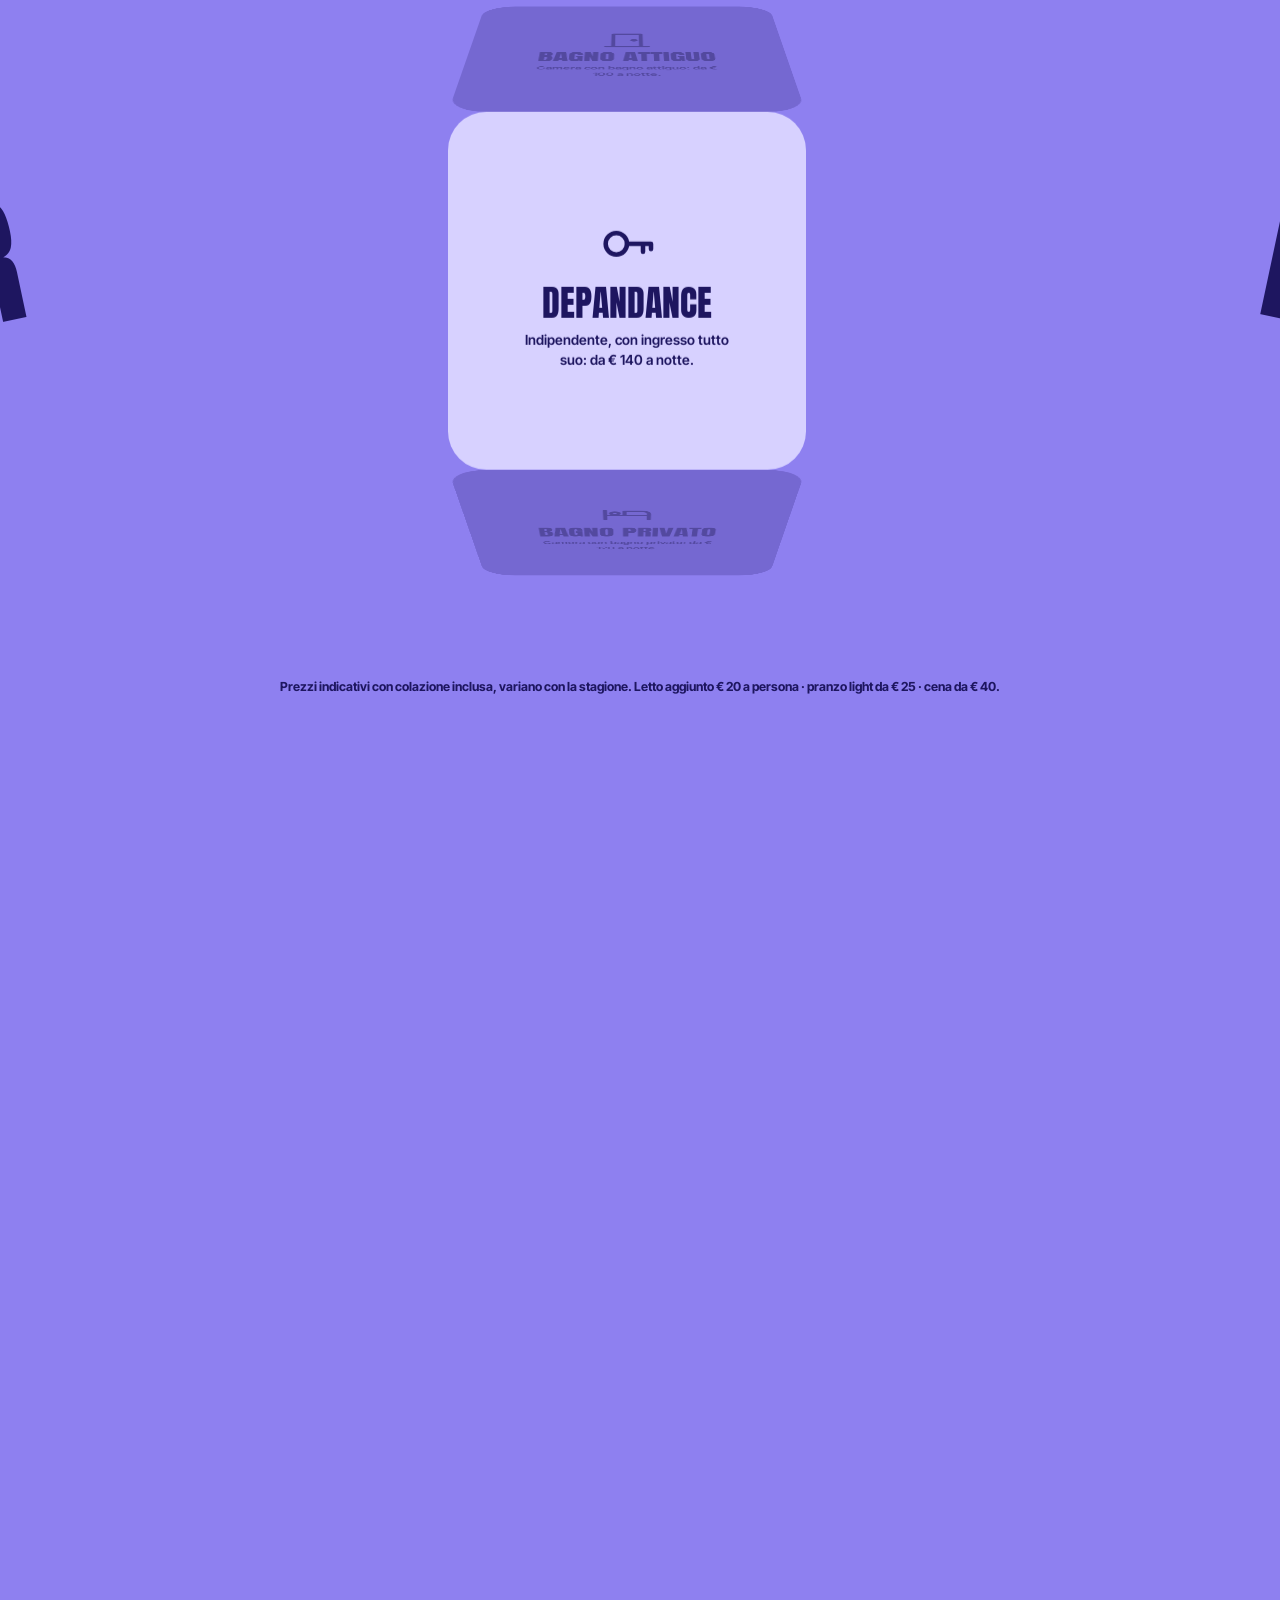
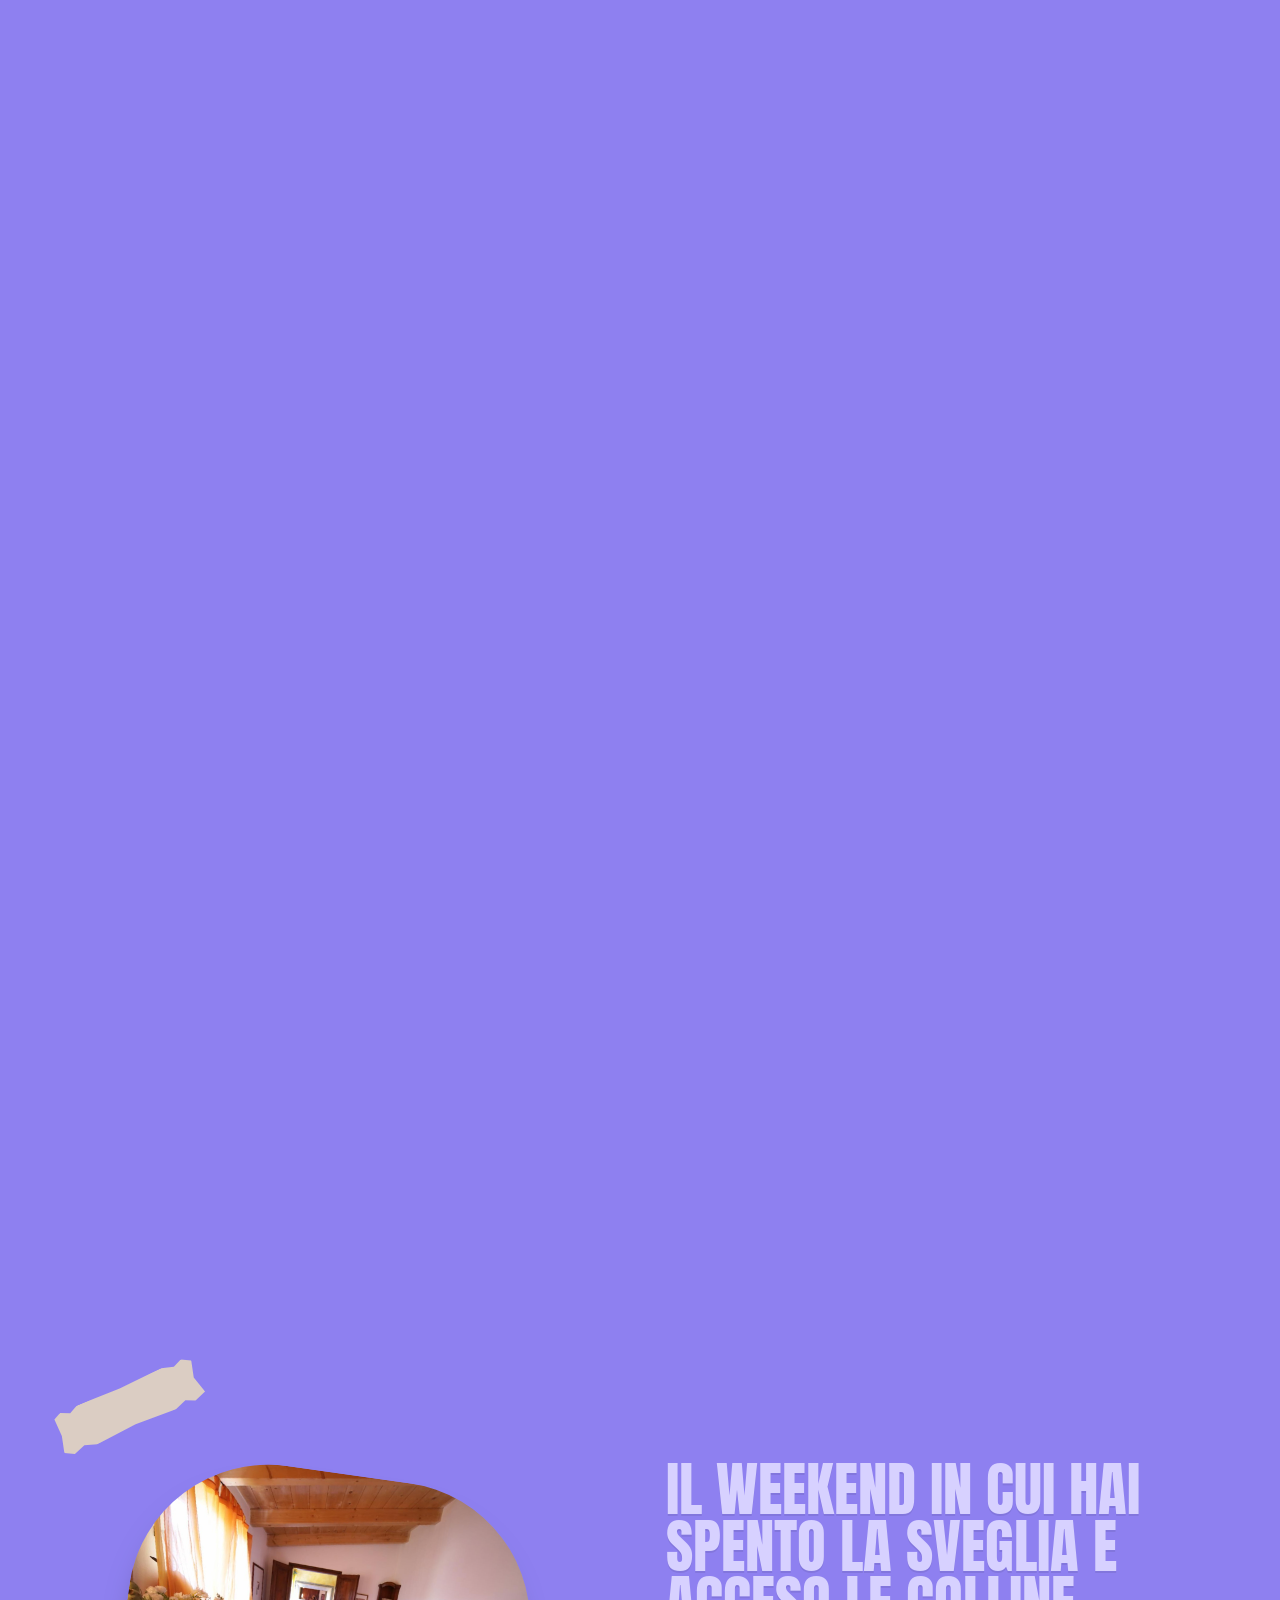
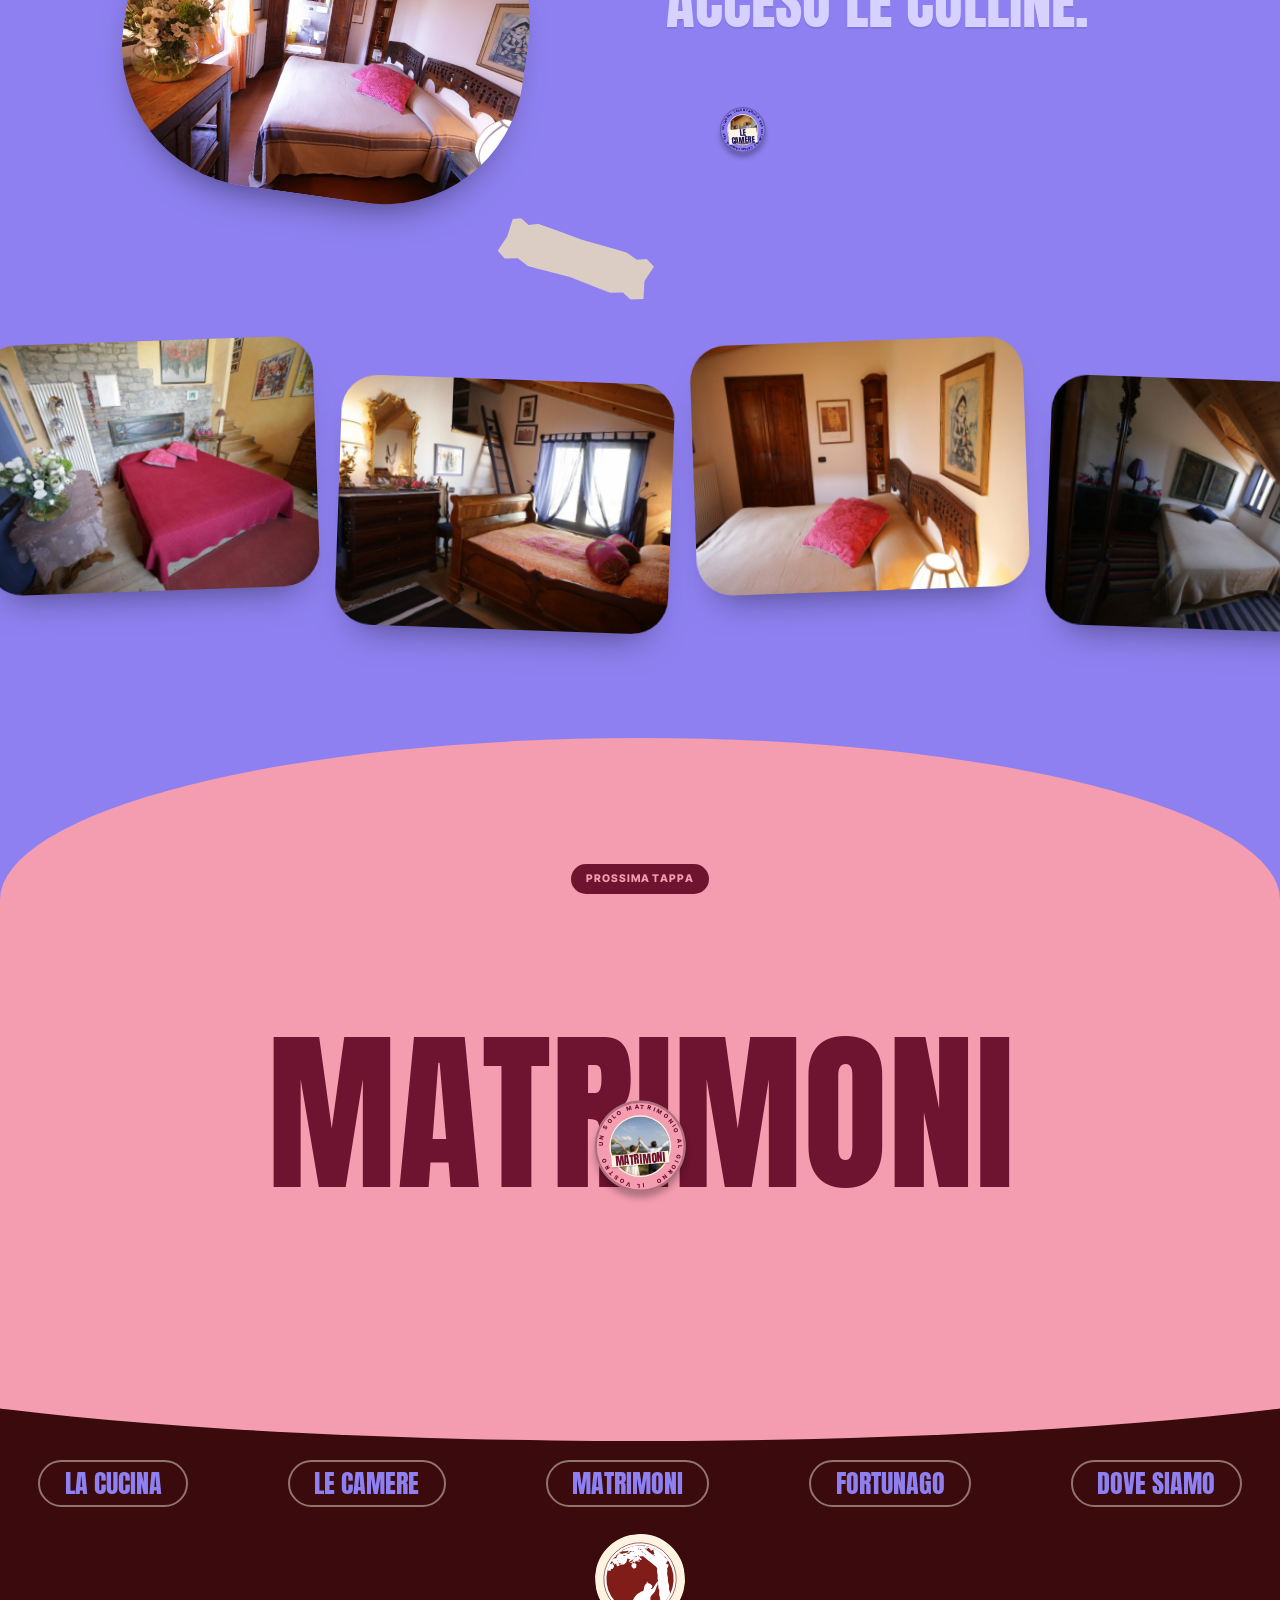
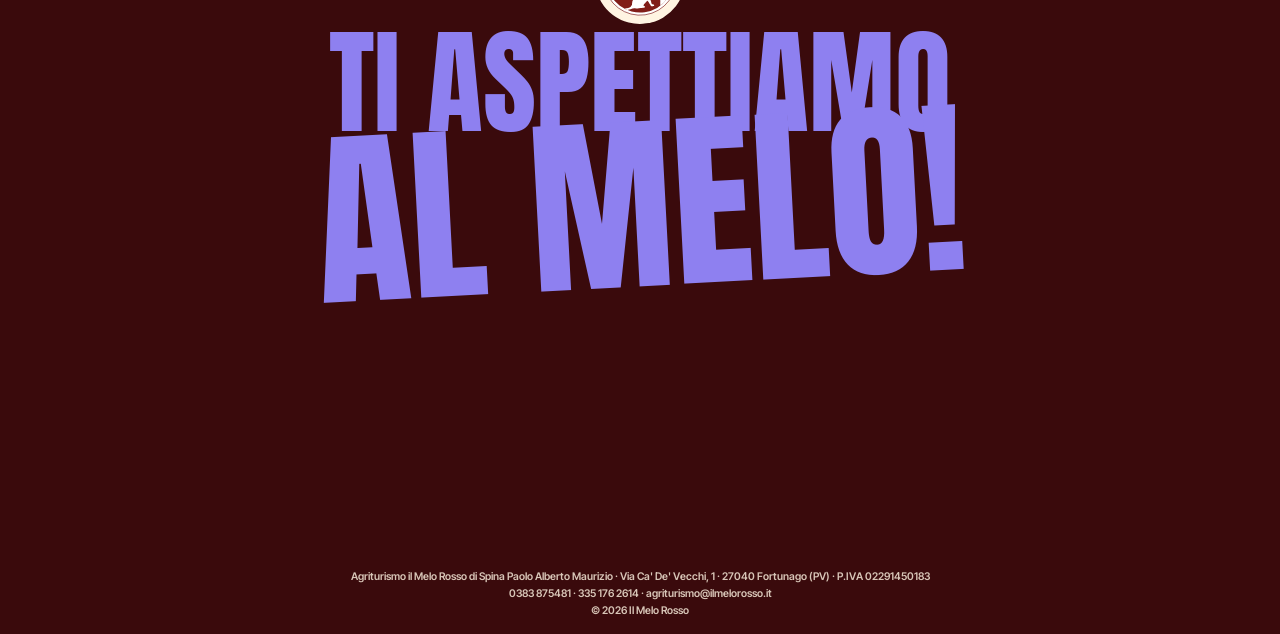
==== commit 20ed4fee: "Niente emoji: icone disegnate; telefono: fascia gialla con spessore costante e testo sempre al centr" ====
--- a/camere.html
+++ b/camere.html
@@ -16,8 +16,8 @@
   <link rel="preconnect" href="https://fonts.googleapis.com">
   <link rel="preconnect" href="https://fonts.gstatic.com" crossorigin>
   <link rel="stylesheet" href="https://fonts.googleapis.com/css2?family=Anton&family=Inter+Tight:wght@400;500;600;700;800&family=Nothing+You+Could+Do&display=swap">
-  <link rel="stylesheet" href="css/style.css?v=202611211109">
-  <link rel="stylesheet" href="css/page.css?v=202611211109">
+  <link rel="stylesheet" href="css/style.css?v=202611211122">
+  <link rel="stylesheet" href="css/page.css?v=202611211122">
 </head>
 <body class="is-loading is-page" data-page="camere">
 
@@ -53,7 +53,7 @@
     <a href="mailto:agriturismo@ilmelorosso.it">agriturismo@ilmelorosso.it</a>
     <span>Via Ca' De' Vecchi 1 · Fortunago (PV)</span>
   </div>
-  <p class="menu__hand">tirami su per chiudere ↑</p>
+  <p class="menu__hand">tirami su per chiudere <span class="ico ico--up" aria-hidden="true"></span></p>
 </nav>
 
 <main>
@@ -209,7 +209,7 @@
 <script src="assets/vendor/ScrollTrigger.min.js"></script>
 <script src="assets/vendor/lenis.min.js"></script>
 <script src="assets/vendor/matter.min.js"></script>
-<script src="js/core.js?v=202611211109"></script>
-<script src="js/page.js?v=202611211109"></script>
+<script src="js/core.js?v=202611211122"></script>
+<script src="js/page.js?v=202611211122"></script>
 </body>
 </html>
--- a/css/style.css
+++ b/css/style.css
@@ -62,6 +62,19 @@
 .hw { white-space: nowrap; }
 .hl { display: inline-block; }
 .hand { font-family: var(--hand); line-height: 1.15; }
+
+/* icone disegnate (niente emoji: su telefono diventerebbero faccine colorate). Prendono il colore del testo */
+.pill .ico, .gchips .ico { margin-left: .25em; }
+.ico { display: inline-block; width: 1em; height: 1em; vertical-align: -.14em; background: currentColor; -webkit-mask: var(--ico) center / contain no-repeat; mask: var(--ico) center / contain no-repeat; flex: none; }
+.ico--arrow { --ico: url("data:image/svg+xml;utf8,<svg xmlns='http://www.w3.org/2000/svg' viewBox='0 0 24 24' fill='none' stroke='black' stroke-width='2.4' stroke-linecap='round' stroke-linejoin='round'><path d='M4 12h15M13 6l6 6-6 6'/></svg>"); }
+.ico--back { --ico: url("data:image/svg+xml;utf8,<svg xmlns='http://www.w3.org/2000/svg' viewBox='0 0 24 24' fill='none' stroke='black' stroke-width='2.4' stroke-linecap='round' stroke-linejoin='round'><path d='M20 12H5M11 6l-6 6 6 6'/></svg>"); }
+.ico--up { --ico: url("data:image/svg+xml;utf8,<svg xmlns='http://www.w3.org/2000/svg' viewBox='0 0 24 24' fill='none' stroke='black' stroke-width='2.4' stroke-linecap='round' stroke-linejoin='round'><path d='M12 20V5M6 11l6-6 6 6'/></svg>"); }
+.ico--out { --ico: url("data:image/svg+xml;utf8,<svg xmlns='http://www.w3.org/2000/svg' viewBox='0 0 24 24' fill='none' stroke='black' stroke-width='2.4' stroke-linecap='round' stroke-linejoin='round'><path d='M7 17L17 7M8.5 7H17v8.5'/></svg>"); }
+.ico--check { --ico: url("data:image/svg+xml;utf8,<svg xmlns='http://www.w3.org/2000/svg' viewBox='0 0 24 24' fill='none' stroke='black' stroke-width='2.4' stroke-linecap='round' stroke-linejoin='round'><path d='M4 12.5l5 5L20 6'/></svg>"); }
+.ico--phone { --ico: url("data:image/svg+xml;utf8,<svg xmlns='http://www.w3.org/2000/svg' viewBox='0 0 24 24' fill='black'><path d='M6.6 3.2c.6-.3 1.3-.1 1.6.5l1.6 3.2c.3.6.1 1.3-.4 1.7l-1.3 1c.9 2 2.4 3.6 4.4 4.6l1-1.3c.4-.5 1.1-.7 1.7-.4l3.2 1.6c.6.3.8 1 .5 1.6l-.9 1.9c-.4.8-1.2 1.2-2.1 1.1C9.6 19.8 4.2 14.4 3.4 7.7c-.1-.9.3-1.7 1.1-2.1z'/></svg>"); }
+.ico--mail { --ico: url("data:image/svg+xml;utf8,<svg xmlns='http://www.w3.org/2000/svg' viewBox='0 0 24 24' fill='none' stroke='black' stroke-width='2.4' stroke-linecap='round' stroke-linejoin='round'><rect x='3' y='5.5' width='18' height='13' rx='2.5'/><path d='M4 7.5l8 6 8-6'/></svg>"); }
+.ico--flower { --ico: url("data:image/svg+xml;utf8,<svg xmlns='http://www.w3.org/2000/svg' viewBox='0 0 24 24' fill='black'><circle cx='12' cy='5.6' r='3.6'/><circle cx='18.1' cy='10' r='3.6'/><circle cx='15.8' cy='17.2' r='3.6'/><circle cx='8.2' cy='17.2' r='3.6'/><circle cx='5.9' cy='10' r='3.6'/><circle cx='12' cy='12' r='2.6'/></svg>"); }
+.ico--dots { --ico: url("data:image/svg+xml;utf8,<svg xmlns='http://www.w3.org/2000/svg' viewBox='0 0 24 24' fill='black'><circle cx='12' cy='5' r='2.1'/><circle cx='12' cy='12' r='2.1'/><circle cx='12' cy='19' r='2.1'/></svg>"); }
 /* cursore disegnato (come Sweet Tape) */
 html.has-cursor, html.has-cursor * { cursor: none !important; }
 .cursor { position: fixed; left: 0; top: 0; z-index: 100000; width: 48px; height: 52px; pointer-events: none; opacity: 0; will-change: transform; filter: drop-shadow(0 1px 1.5px rgba(0, 0, 0, .45)); }
@@ -228,7 +241,7 @@
 .note ul { list-style: none; margin: 0; padding: 0; font-family: var(--hand); font-size: 1.05rem; }
 .note li { padding: .3rem 0 .3rem 1.6rem; position: relative; border-bottom: 1px solid rgba(90, 61, 0, .2); }
 .note li::before { content: ""; position: absolute; left: 0; top: .55rem; width: .85rem; height: .85rem; border: 1.5px solid currentColor; border-radius: 3px; }
-.note li.done::after { content: "✓"; position: absolute; left: .1rem; top: -.15rem; font-size: 1.3rem; color: #C4261C; font-family: var(--hand); }
+.note li.done::after { content: ""; position: absolute; left: .1rem; top: .05rem; width: 1.1rem; height: 1.1rem; background: #C4261C; -webkit-mask: var(--ico) center / contain no-repeat; mask: var(--ico) center / contain no-repeat; --ico: url("data:image/svg+xml;utf8,<svg xmlns='http://www.w3.org/2000/svg' viewBox='0 0 24 24' fill='none' stroke='black' stroke-width='2.4' stroke-linecap='round' stroke-linejoin='round'><path d='M4 12.5l5 5L20 6'/></svg>"); }
 .clip { position: absolute; left: -10px; bottom: 26px; width: 26px; height: 40px; border: 3px solid #9aa0a6; border-radius: 12px 12px 6px 6px; transform: rotate(18deg); }
 
 .polaroid { width: clamp(170px, 17vw, 280px); background: #FBF6EC; padding: 10px 10px 0; box-shadow: 0 20px 34px -16px rgba(0, 0, 0, .6); color: var(--wine); }
@@ -357,7 +370,9 @@
   font-size: var(--gs); line-height: .82; letter-spacing: -.005em;
   -webkit-text-stroke: .016em currentColor;
 }
-.giant__n { align-self: flex-start; flex: none; margin: .07em .06em 0 0; font-family: var(--hand); font-size: .09em; line-height: 1; -webkit-text-stroke: 0; }
+/* numero nel cerchietto disegnato (non il carattere ①, che su alcuni telefoni cambia aspetto) */
+.giant__n { align-self: flex-start; flex: none; margin: .1em .1em 0 0; display: grid; place-items: center; width: .085em; height: .085em; border: max(1.5px, .007em) solid currentColor; border-radius: 50%; font-family: var(--body); font-weight: 800; font-size: 1em; -webkit-text-stroke: 0; }
+.giant__n > b { font-size: .052em; line-height: 1; font-weight: 800; }
 .gw { display: flex; }
 .gclip { display: block; flex: none; overflow: hidden; margin: -.2em -.05em 0; padding: .2em .05em 0; }
 .gch { display: block; }
@@ -394,9 +409,11 @@
   .gprop--shot { width: 28vw; }
   .gprop--stk { width: 25vw; }
   .gnote { font-size: 1.05rem; }
-  .gchips { max-width: 80vw; }
-  .gchips li { font-size: .62rem; padding: .32rem .7rem; }
-  .garrow { width: 62vw; }
+  .giant__n { width: max(.085em, 28px); height: max(.085em, 28px); border-width: 2px; }
+  .giant__n > b { font-size: max(.052em, 14px); }
+  .gchips { display: none; }   /* telefono: niente etichette (B&B, mezza pensione...), solo parole e foto */
+  .gnote { transform: rotate(-3deg); }
+  .garrow { width: 24vw; }      /* la freccia sta solo nello spazio tra una parola e l'altra */
 }
 @media (prefers-reduced-motion: reduce) {
   .moments__pin { height: auto; overflow: visible; padding: 4rem 6vw; }
@@ -473,7 +490,7 @@
   font-family: var(--cond); font-weight: 900; text-transform: uppercase; font-size: .95rem; letter-spacing: .02em;
   box-shadow: 0 6px 12px -8px rgba(0, 0, 0, .5);
 }
-.wd__chips li::before { content: "⋮"; opacity: .6; }
+.wd__chips li::before { content: ""; width: .9em; height: .9em; flex: none; opacity: .6; background: currentColor; -webkit-mask: var(--ico) center / contain no-repeat; mask: var(--ico) center / contain no-repeat; --ico: url("data:image/svg+xml;utf8,<svg xmlns='http://www.w3.org/2000/svg' viewBox='0 0 24 24' fill='black'><circle cx='12' cy='5' r='2.1'/><circle cx='12' cy='12' r='2.1'/><circle cx='12' cy='19' r='2.1'/></svg>"); }
 .wd__chips li:nth-child(even) { rotate: 1.5deg; }
 .wd__txt { margin: 0; font-size: clamp(.95rem, 1.15vw, 1.15rem); line-height: 1.32; font-weight: 600; color: var(--wink); }
 .wd__wheel { position: absolute; right: 0; top: 50%; z-index: 4; width: 1px; height: 1px; }
@@ -590,10 +607,14 @@
   .menu .menu__list a.is-here span { background: var(--title); color: var(--cream); }
   /* contatti: due pulsanti di carta + indirizzo */
   .menu__foot { justify-content: center; gap: .5rem; margin-top: 1.1rem; font-size: .7rem; opacity: 1; }
-  .menu__foot a { font-size: 0; padding: .8rem 1.2rem .7rem; border-radius: 99px; background: var(--cream); color: var(--wine); box-shadow: 0 6px 12px -6px rgba(0, 0, 0, .6); }
-  .menu__foot a::before { font-size: .78rem; }
-  .menu__foot a[href^="tel"]::before { content: "☎ Chiamaci"; }
-  .menu__foot a[href^="mailto"]::before { content: "✉ Scrivici"; }
+  .menu__foot a { display: inline-flex; align-items: center; gap: .45rem; font-size: 0; padding: .8rem 1.2rem .7rem; border-radius: 99px; background: var(--cream); color: var(--wine); box-shadow: 0 6px 12px -6px rgba(0, 0, 0, .6); }
+  /* icona disegnata (non emoji) + testo breve */
+  .menu__foot a::before { content: ""; width: 1rem; height: 1rem; background: currentColor; -webkit-mask: var(--ico) center / contain no-repeat; mask: var(--ico) center / contain no-repeat; }
+  .menu__foot a::after { font-size: .78rem; }
+  .menu__foot a[href^="tel"]::before { --ico: url("data:image/svg+xml;utf8,<svg xmlns='http://www.w3.org/2000/svg' viewBox='0 0 24 24' fill='black'><path d='M6.6 3.2c.6-.3 1.3-.1 1.6.5l1.6 3.2c.3.6.1 1.3-.4 1.7l-1.3 1c.9 2 2.4 3.6 4.4 4.6l1-1.3c.4-.5 1.1-.7 1.7-.4l3.2 1.6c.6.3.8 1 .5 1.6l-.9 1.9c-.4.8-1.2 1.2-2.1 1.1C9.6 19.8 4.2 14.4 3.4 7.7c-.1-.9.3-1.7 1.1-2.1z'/></svg>"); }
+  .menu__foot a[href^="mailto"]::before { --ico: url("data:image/svg+xml;utf8,<svg xmlns='http://www.w3.org/2000/svg' viewBox='0 0 24 24' fill='none' stroke='black' stroke-width='2.4' stroke-linecap='round' stroke-linejoin='round'><rect x='3' y='5.5' width='18' height='13' rx='2.5'/><path d='M4 7.5l8 6 8-6'/></svg>"); }
+  .menu__foot a[href^="tel"]::after { content: "Chiamaci"; }
+  .menu__foot a[href^="mailto"]::after { content: "Scrivici"; }
   .menu__foot span { display: none; }
   .menu__hand { left: 1.1rem; right: auto; bottom: 26px; font-size: .95rem; }
 
@@ -617,8 +638,8 @@
   .tape--loose { display: none; }
   .story__drop { width: 30vw; left: 62%; z-index: 0; }   /* passa sotto i fogli, non copre i testi */
 
-  .wave { height: 133vw; }   /* stesse proporzioni del disegno 400×520: niente testo schiacciato */
-  .wave__txt { font-size: 84px; letter-spacing: .5px; }
+  .wave { height: 100vw; }
+  .wave__txt { font-size: 56px; letter-spacing: 5px; }   /* aria tra le lettere: nelle curve non si toccano */
 
   .rooms__stage { height: 720px; }
   /* telefono: la parola sta sopra l'adesivo (non dietro), foto ai lati, testi sotto */
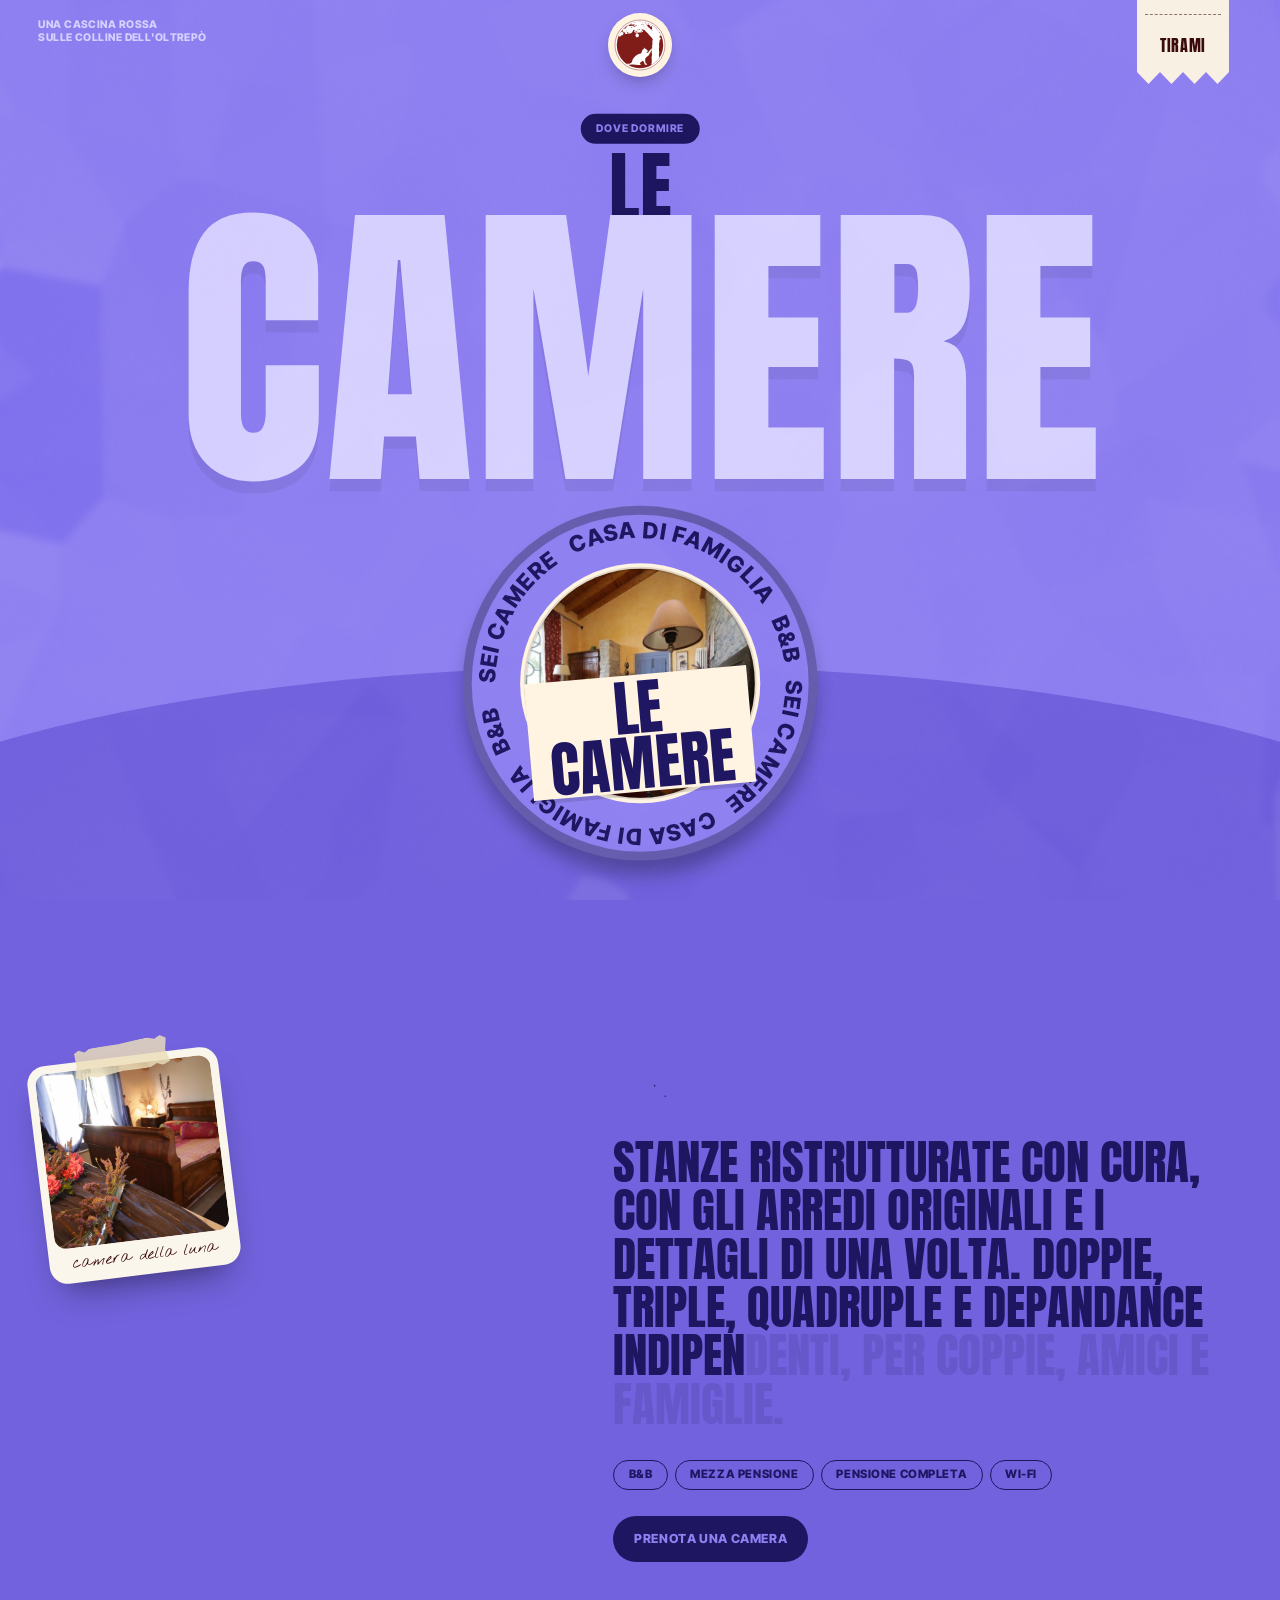
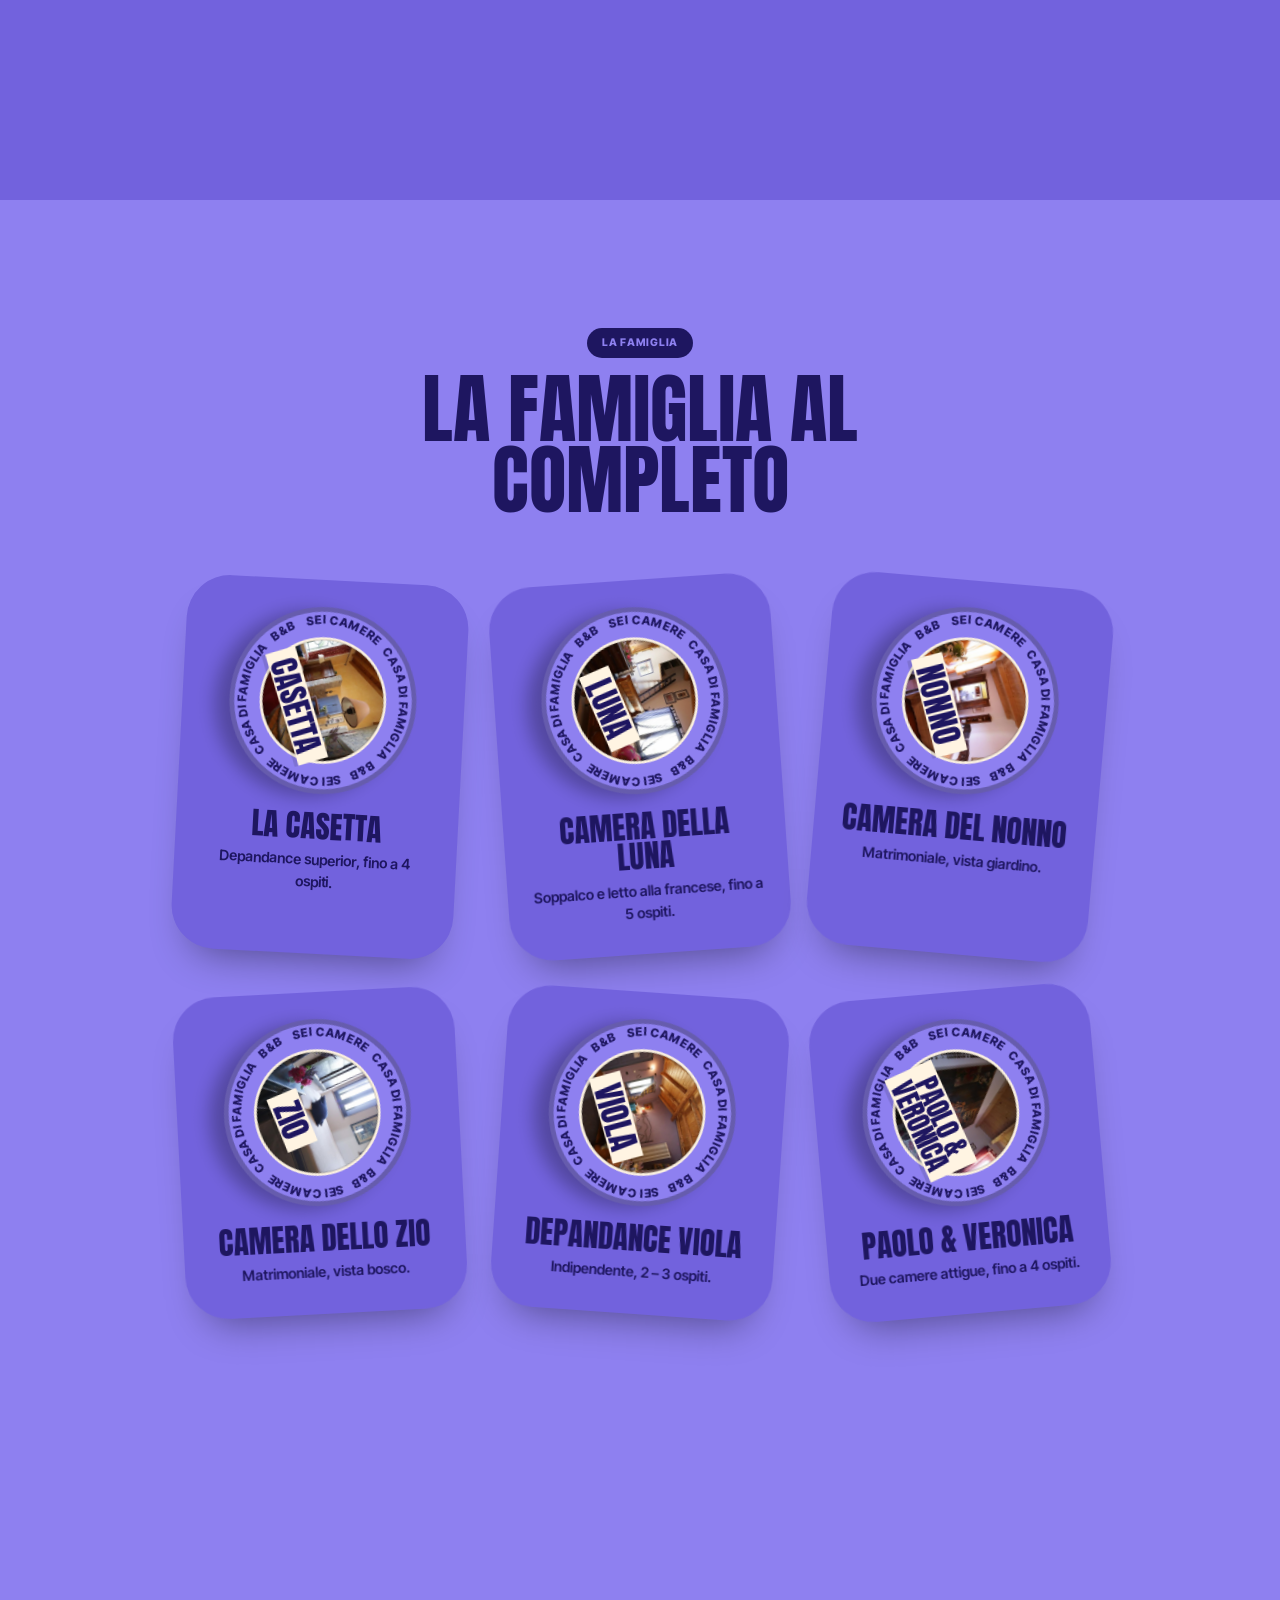
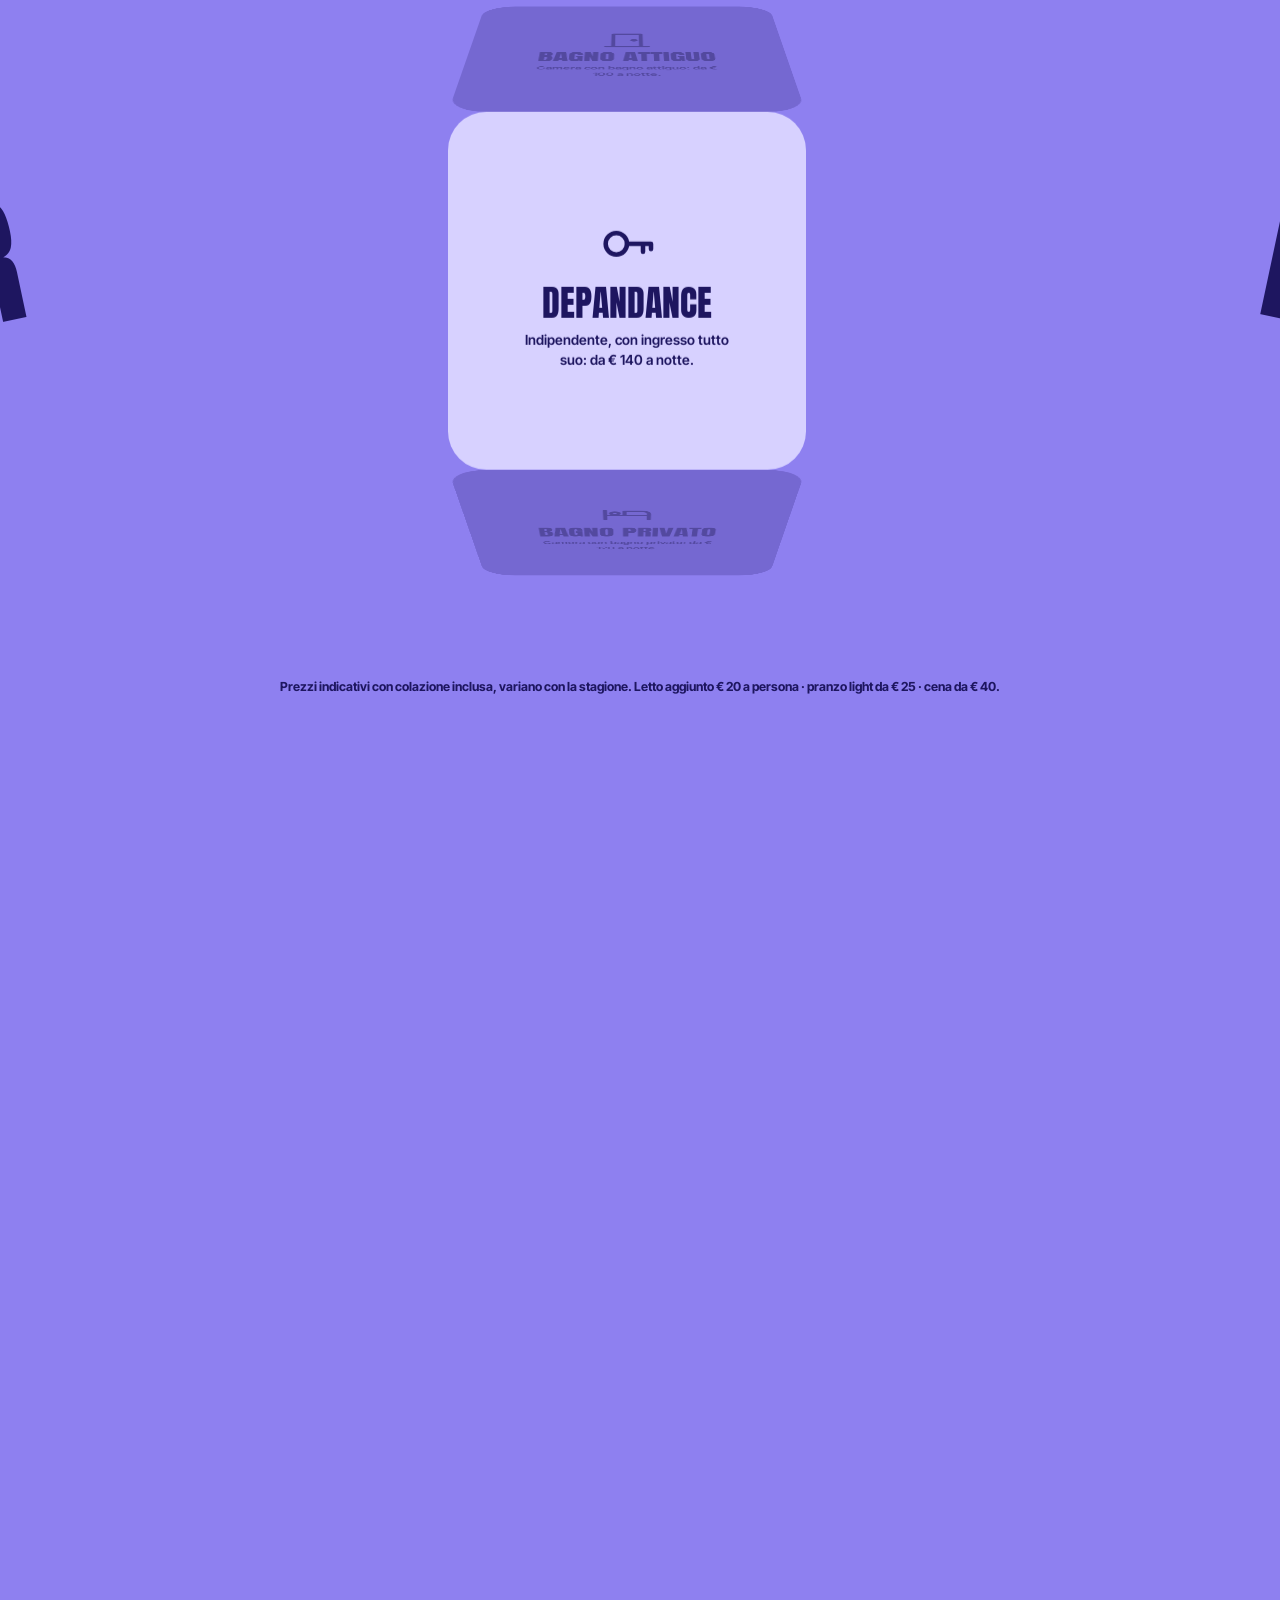
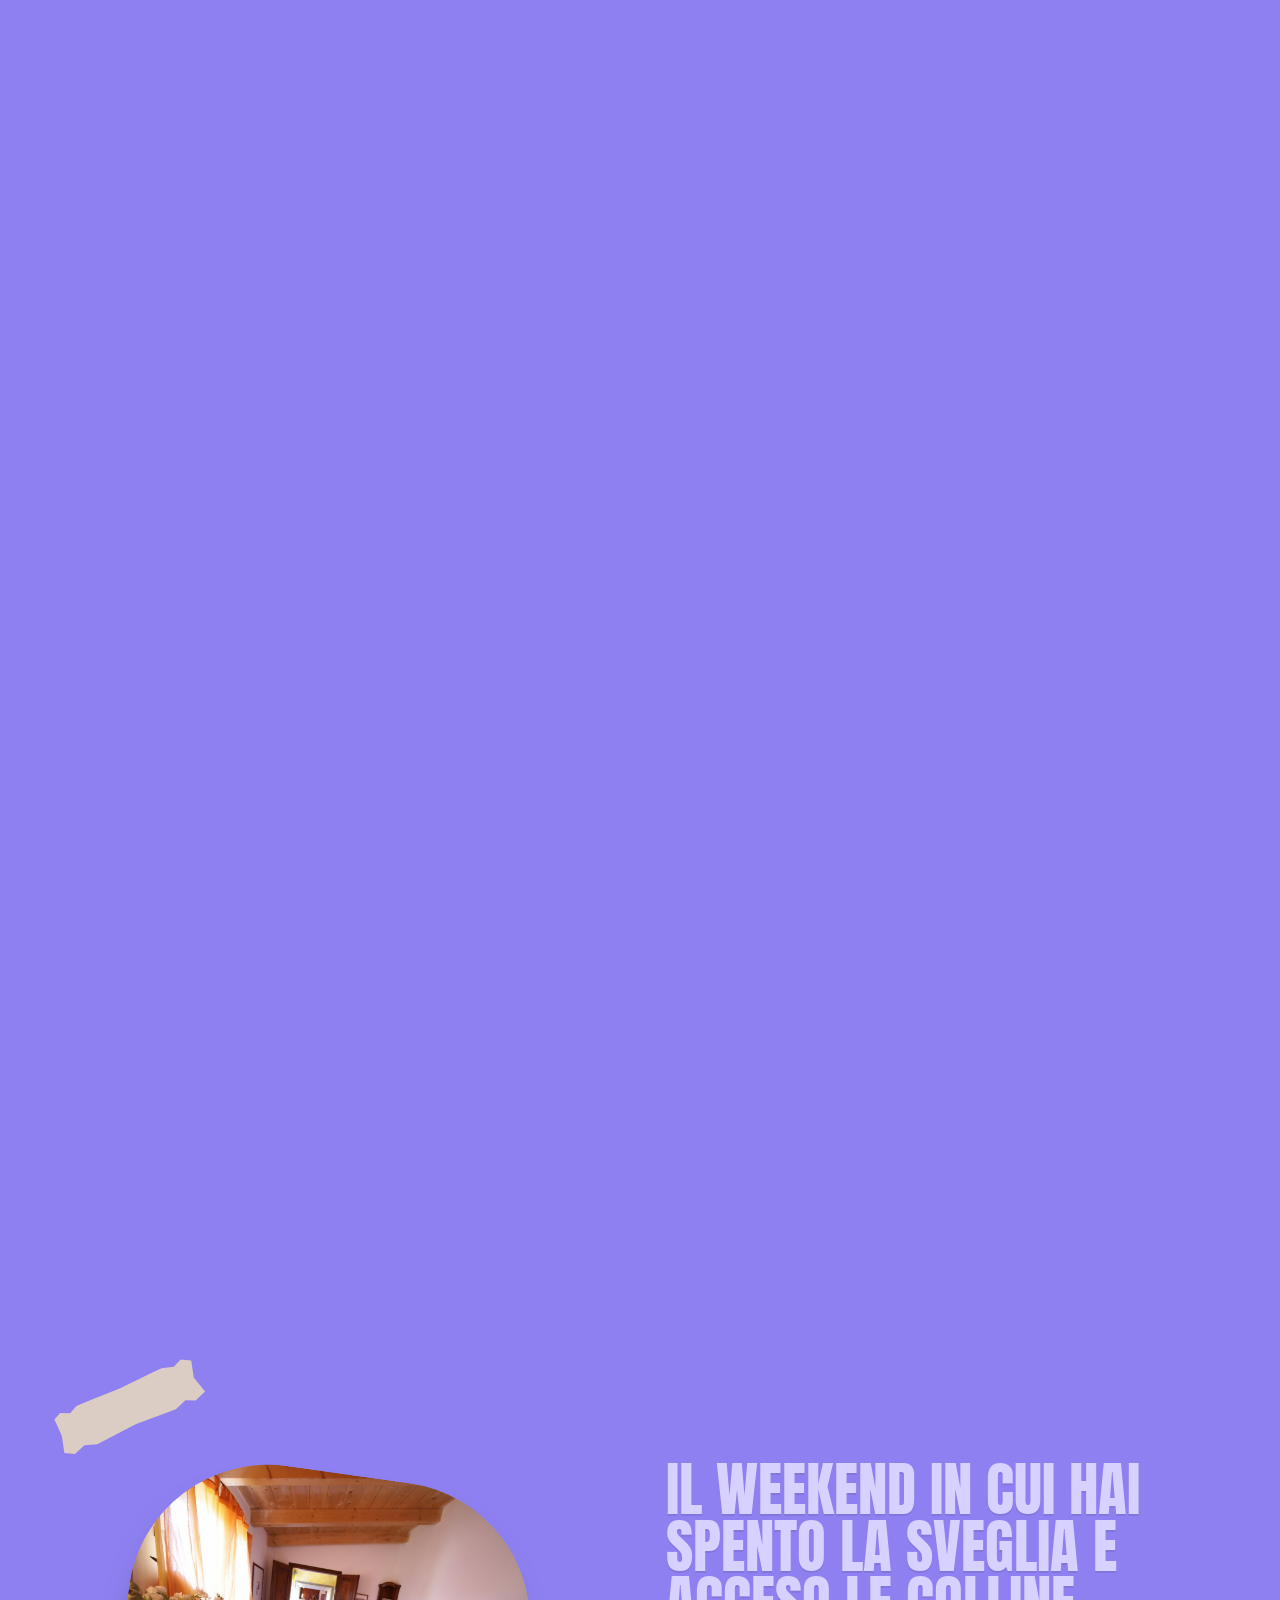
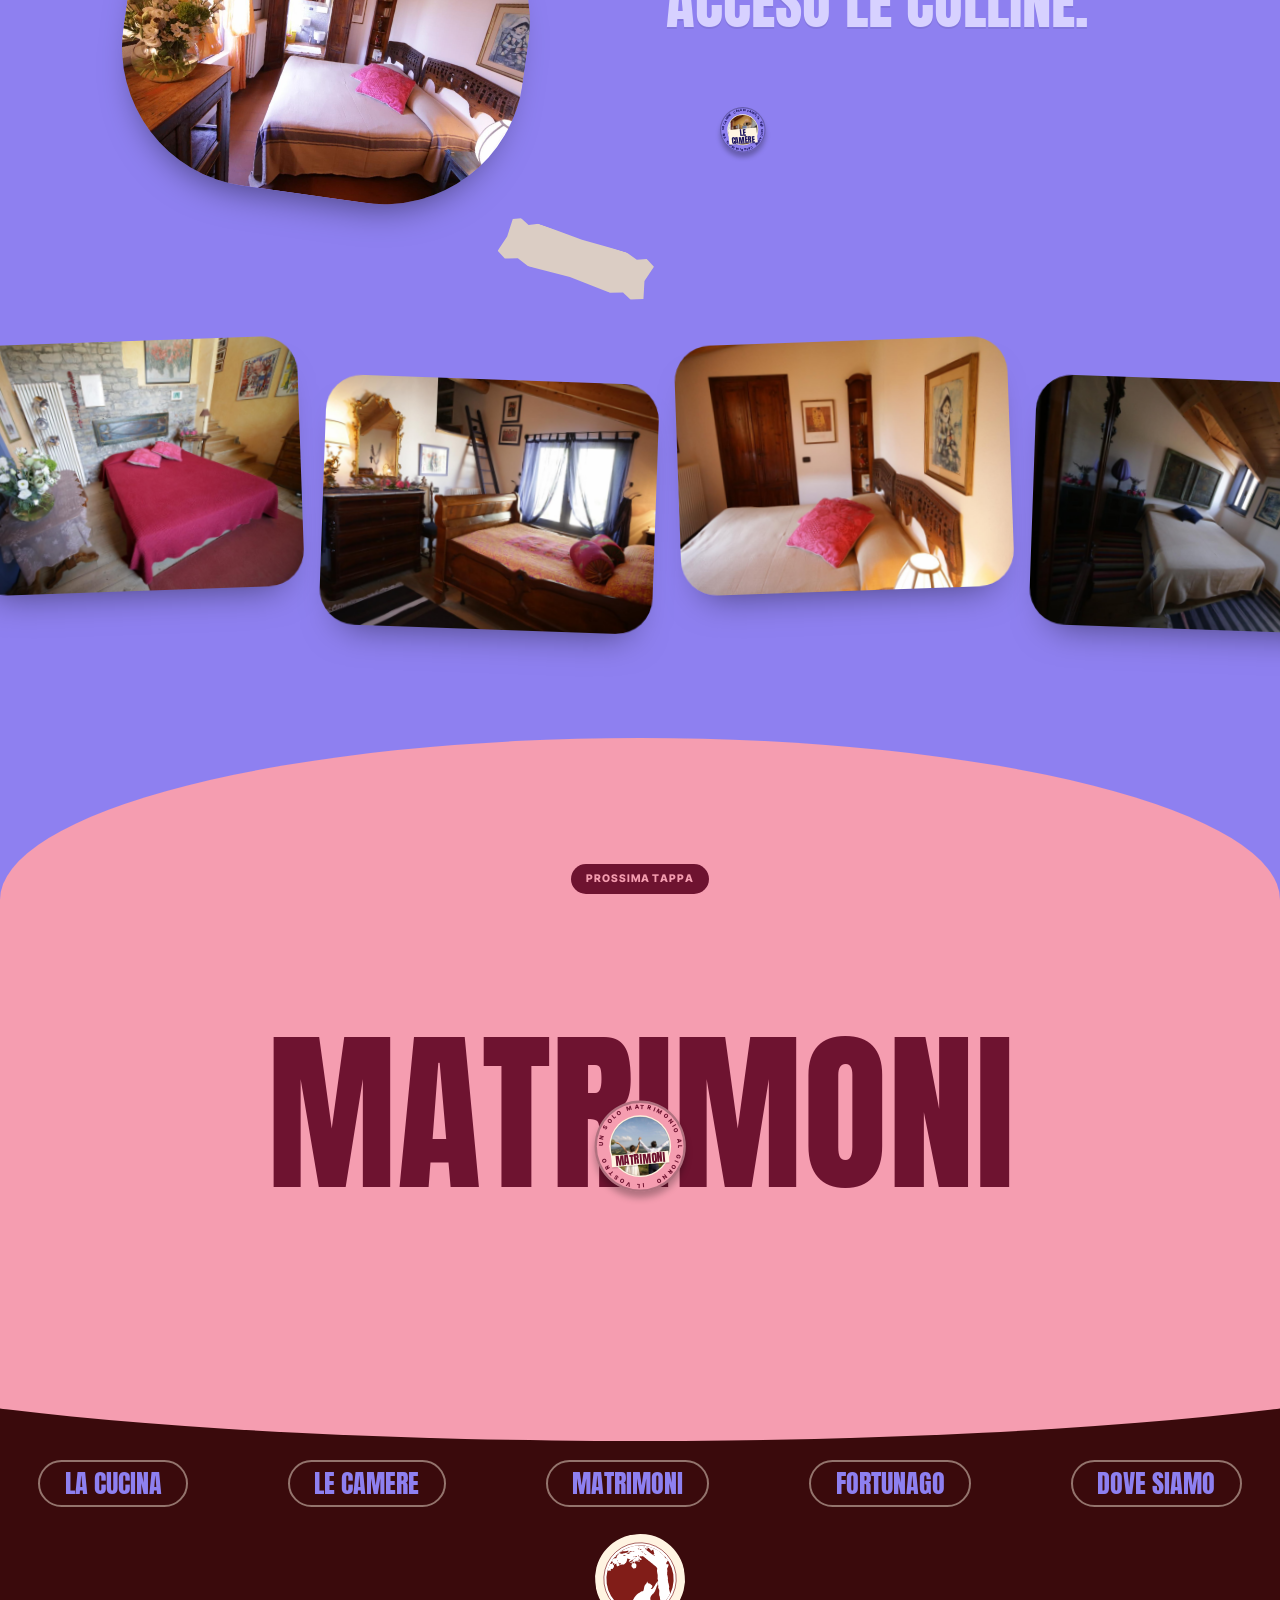
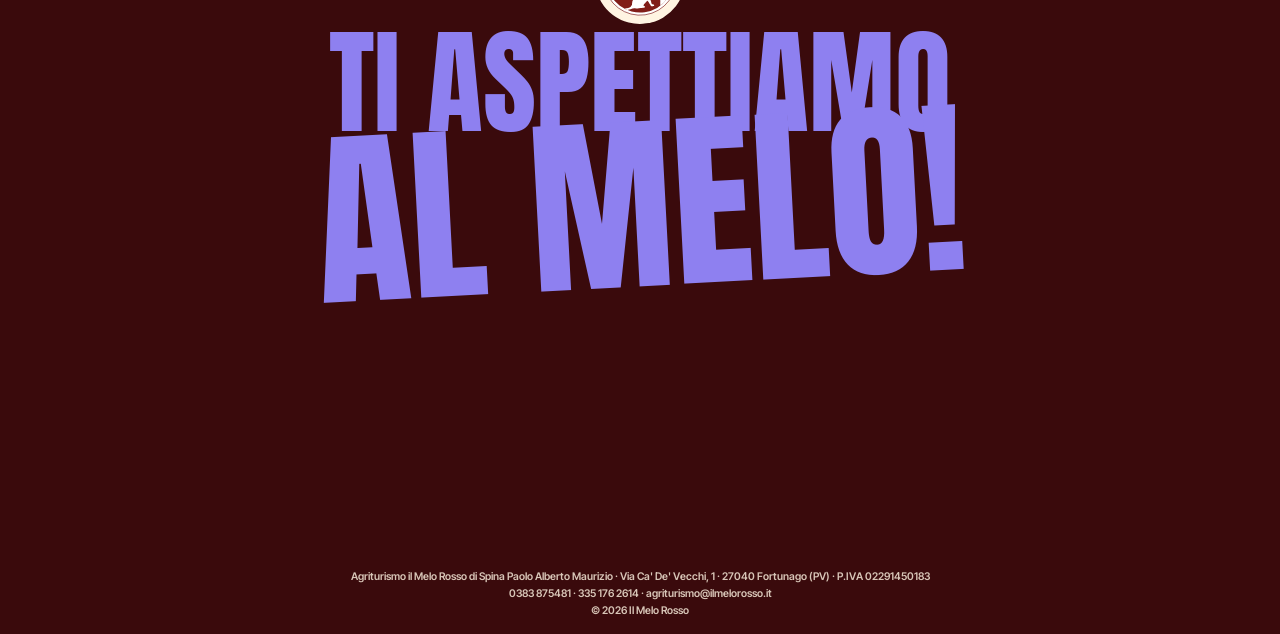
==== commit 14b8cc6d: "Telefono: le sezioni bloccate a tutto schermo (matrimoni, Perché il Melo, super poteri) coprono anch" ====
--- a/camere.html
+++ b/camere.html
@@ -16,8 +16,8 @@
   <link rel="preconnect" href="https://fonts.googleapis.com">
   <link rel="preconnect" href="https://fonts.gstatic.com" crossorigin>
   <link rel="stylesheet" href="https://fonts.googleapis.com/css2?family=Anton&family=Inter+Tight:wght@400;500;600;700;800&family=Nothing+You+Could+Do&display=swap">
-  <link rel="stylesheet" href="css/style.css?v=202611211122">
-  <link rel="stylesheet" href="css/page.css?v=202611211122">
+  <link rel="stylesheet" href="css/style.css?v=202611211208">
+  <link rel="stylesheet" href="css/page.css?v=202611211208">
 </head>
 <body class="is-loading is-page" data-page="camere">
 
@@ -209,7 +209,7 @@
 <script src="assets/vendor/ScrollTrigger.min.js"></script>
 <script src="assets/vendor/lenis.min.js"></script>
 <script src="assets/vendor/matter.min.js"></script>
-<script src="js/core.js?v=202611211122"></script>
-<script src="js/page.js?v=202611211122"></script>
+<script src="js/core.js?v=202611211208"></script>
+<script src="js/page.js?v=202611211208"></script>
 </body>
 </html>
--- a/css/style.css
+++ b/css/style.css
@@ -439,7 +439,11 @@
 .wd__brow, .wd__chin { position: relative; z-index: 2; height: clamp(46px, 7vw, 120px); background: var(--wbg); }
 .wd__brow { border-radius: 50% 50% 0 0 / 100% 100% 0 0; margin-bottom: -1px; }
 .wd__chin { border-radius: 0 0 50% 50% / 0 0 100% 100%; margin-top: -1px; }
-.wd__pin { position: relative; height: 100vh; height: 100svh; overflow: hidden; background: var(--wbg); }
+.wd__pin { position: relative; height: 100vh; height: 100svh; overflow: hidden; background: var(--wbg); --pinbg: var(--wbg); }
+/* sezioni bloccate a tutto schermo: su telefono, quando la barra del browser si nasconde o compare,
+   lo schermo diventa più alto della sezione e sopra/sotto si vedevano i colori delle sezioni vicine.
+   Mentre la sezione è bloccata, il suo colore continua oltre i bordi e copre quelle fessure. */
+.is-pinned { box-shadow: 0 -50vh 0 var(--pinbg, var(--bg)), 0 50vh 0 var(--pinbg, var(--bg)); }
 .wd__kicker {
   position: absolute; left: 50%; top: 9vh; z-index: 5;
   translate: -50% 0; rotate: -2deg;
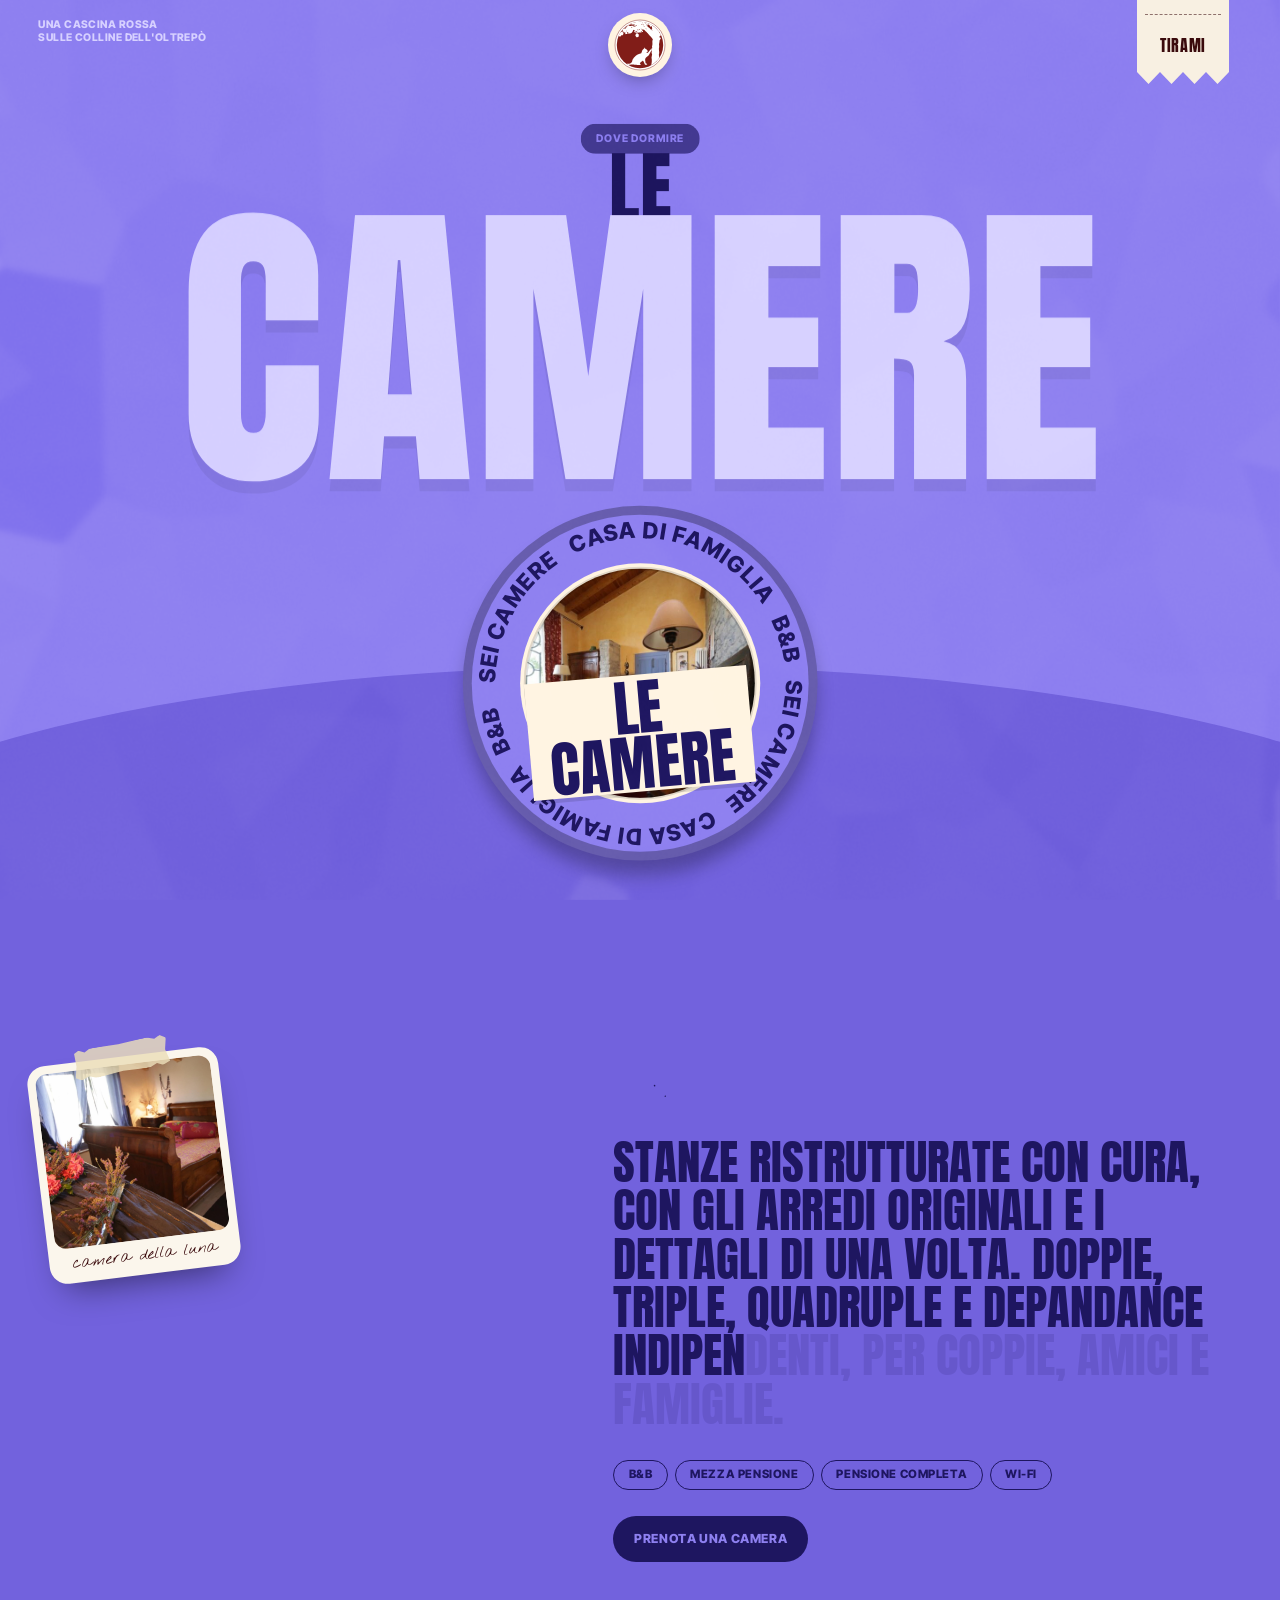
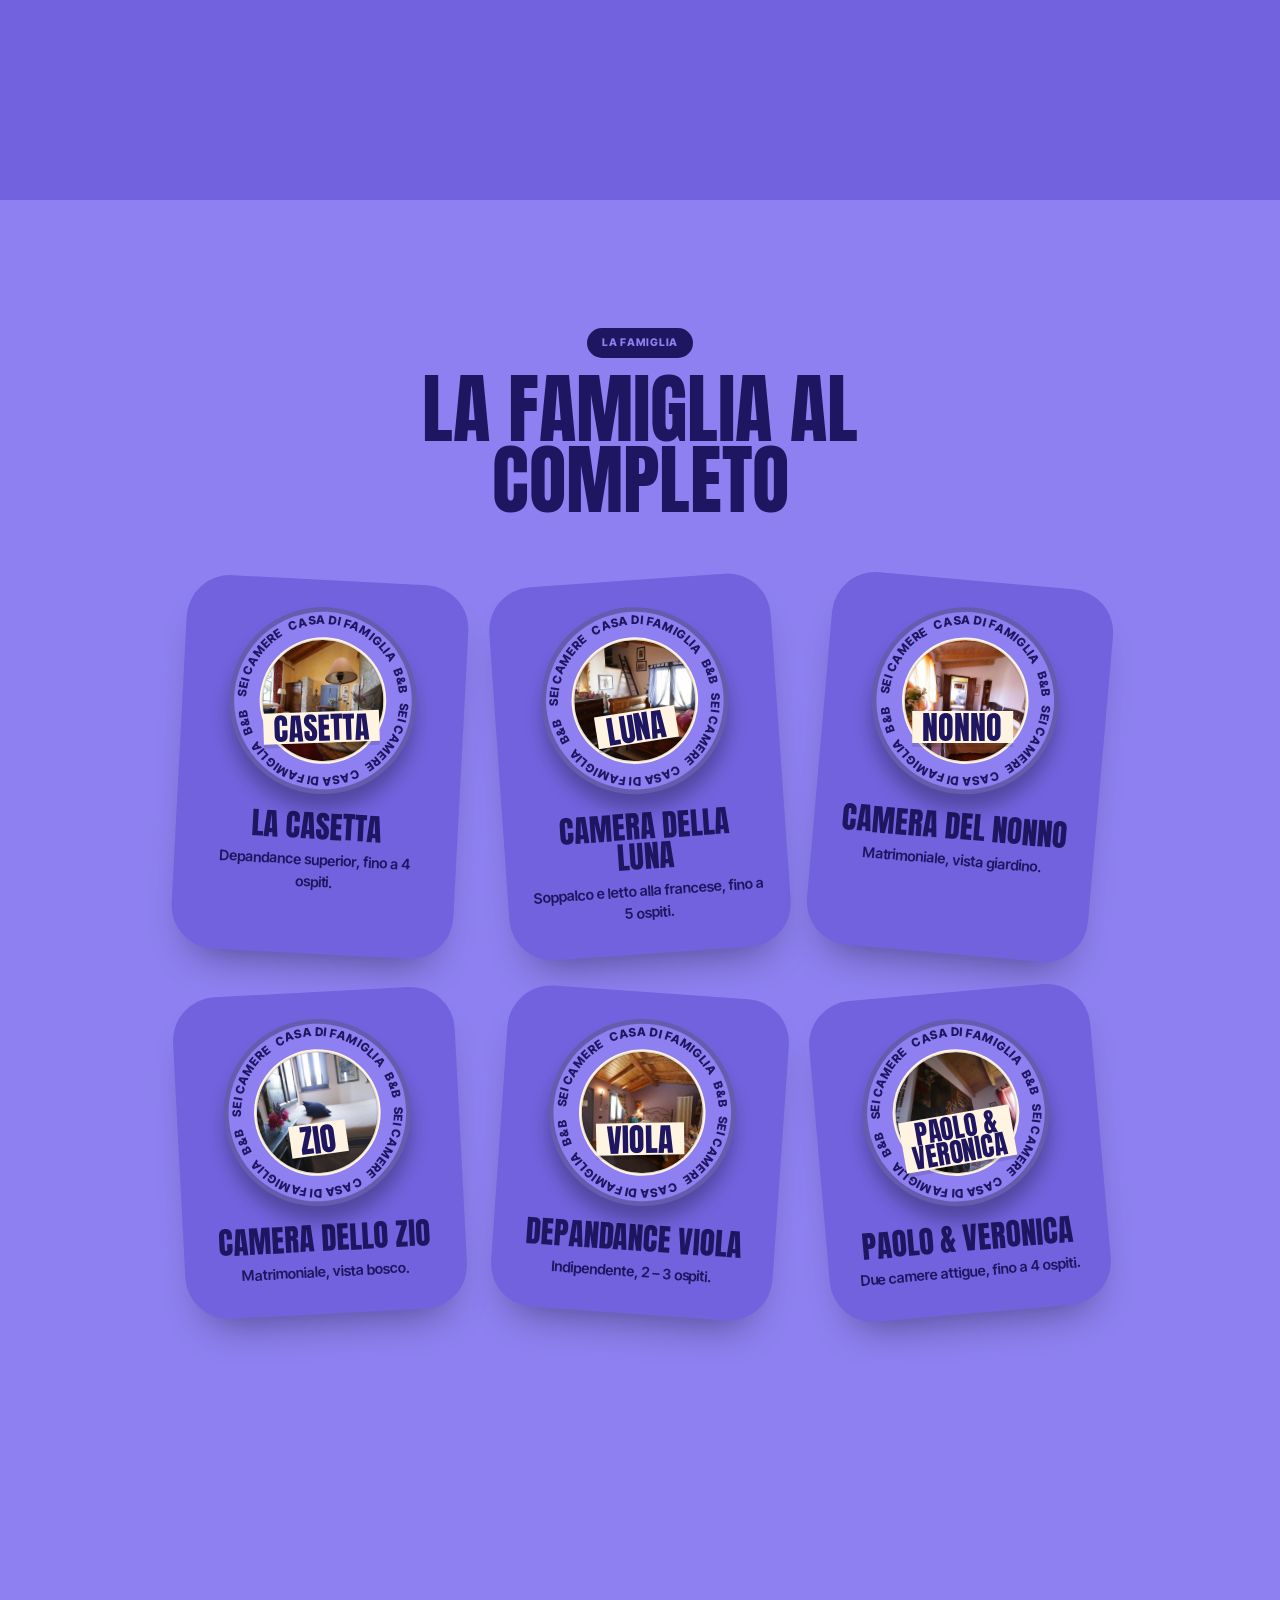
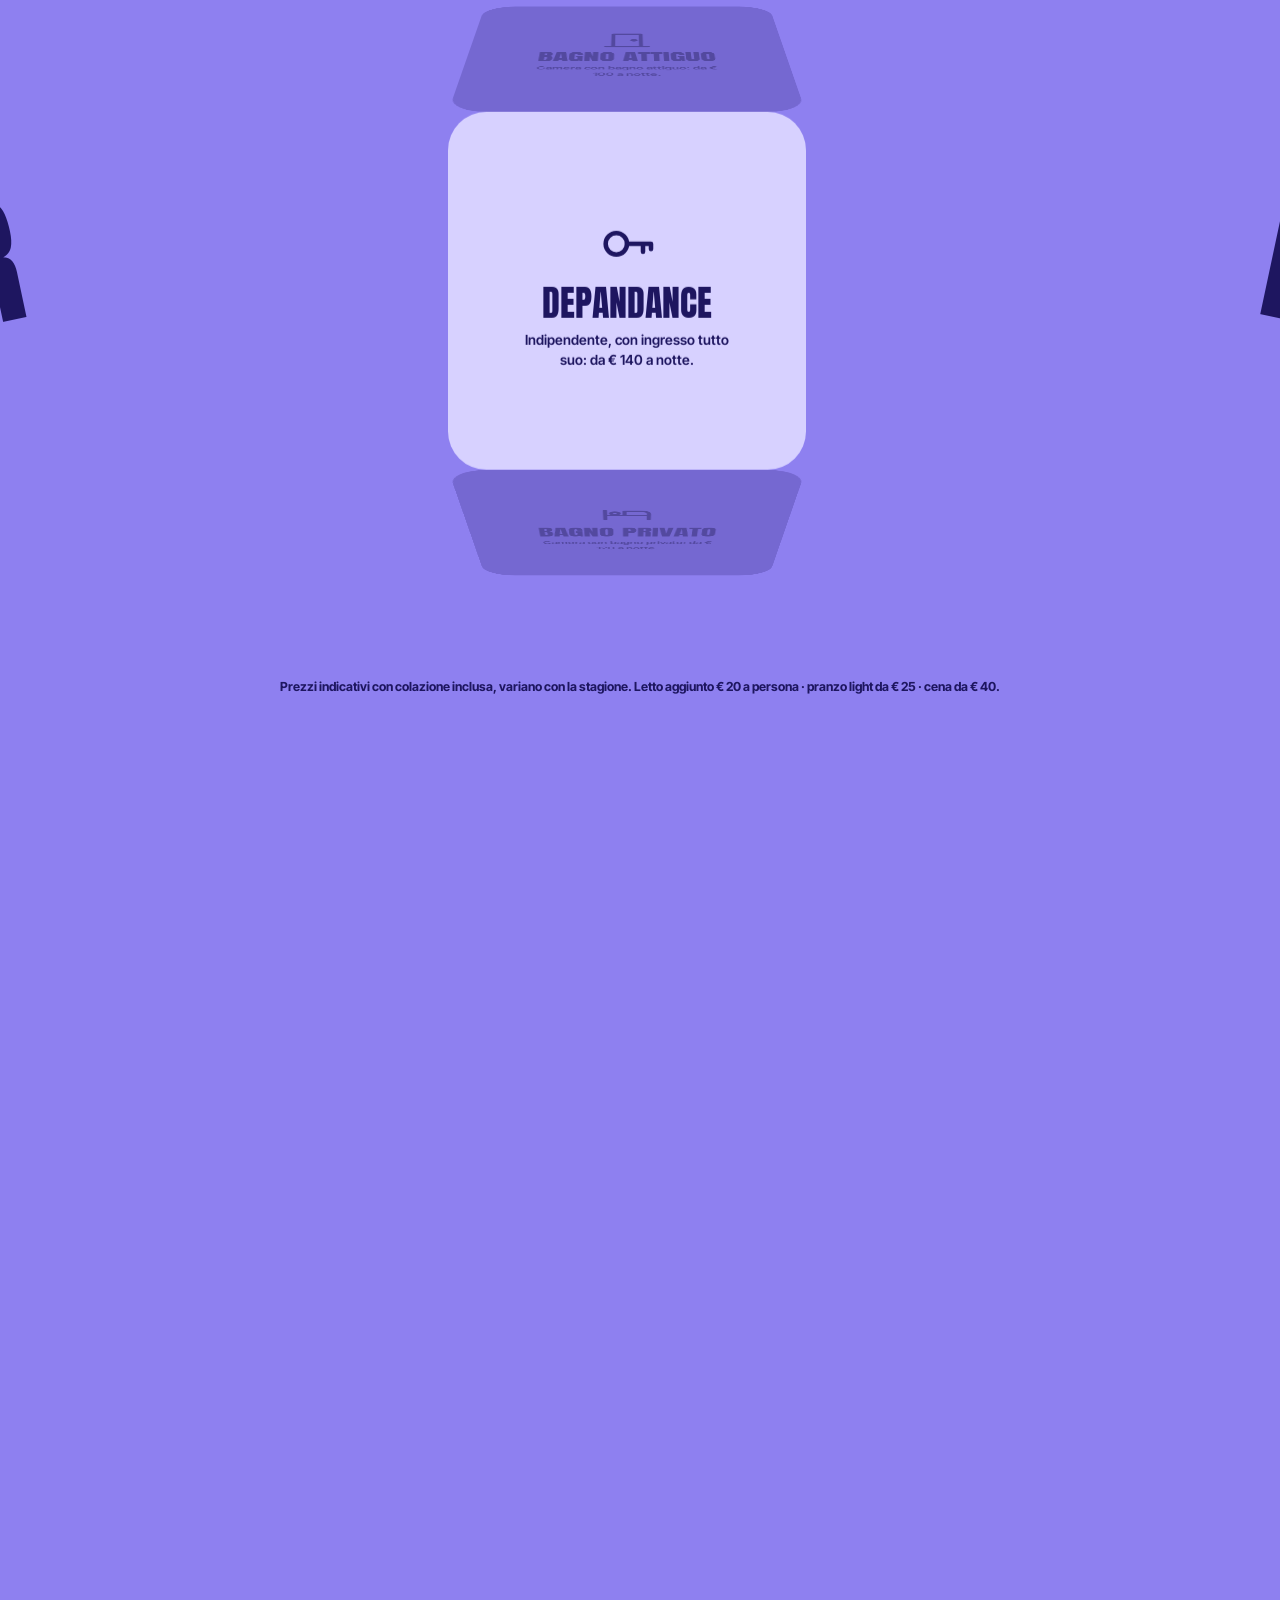
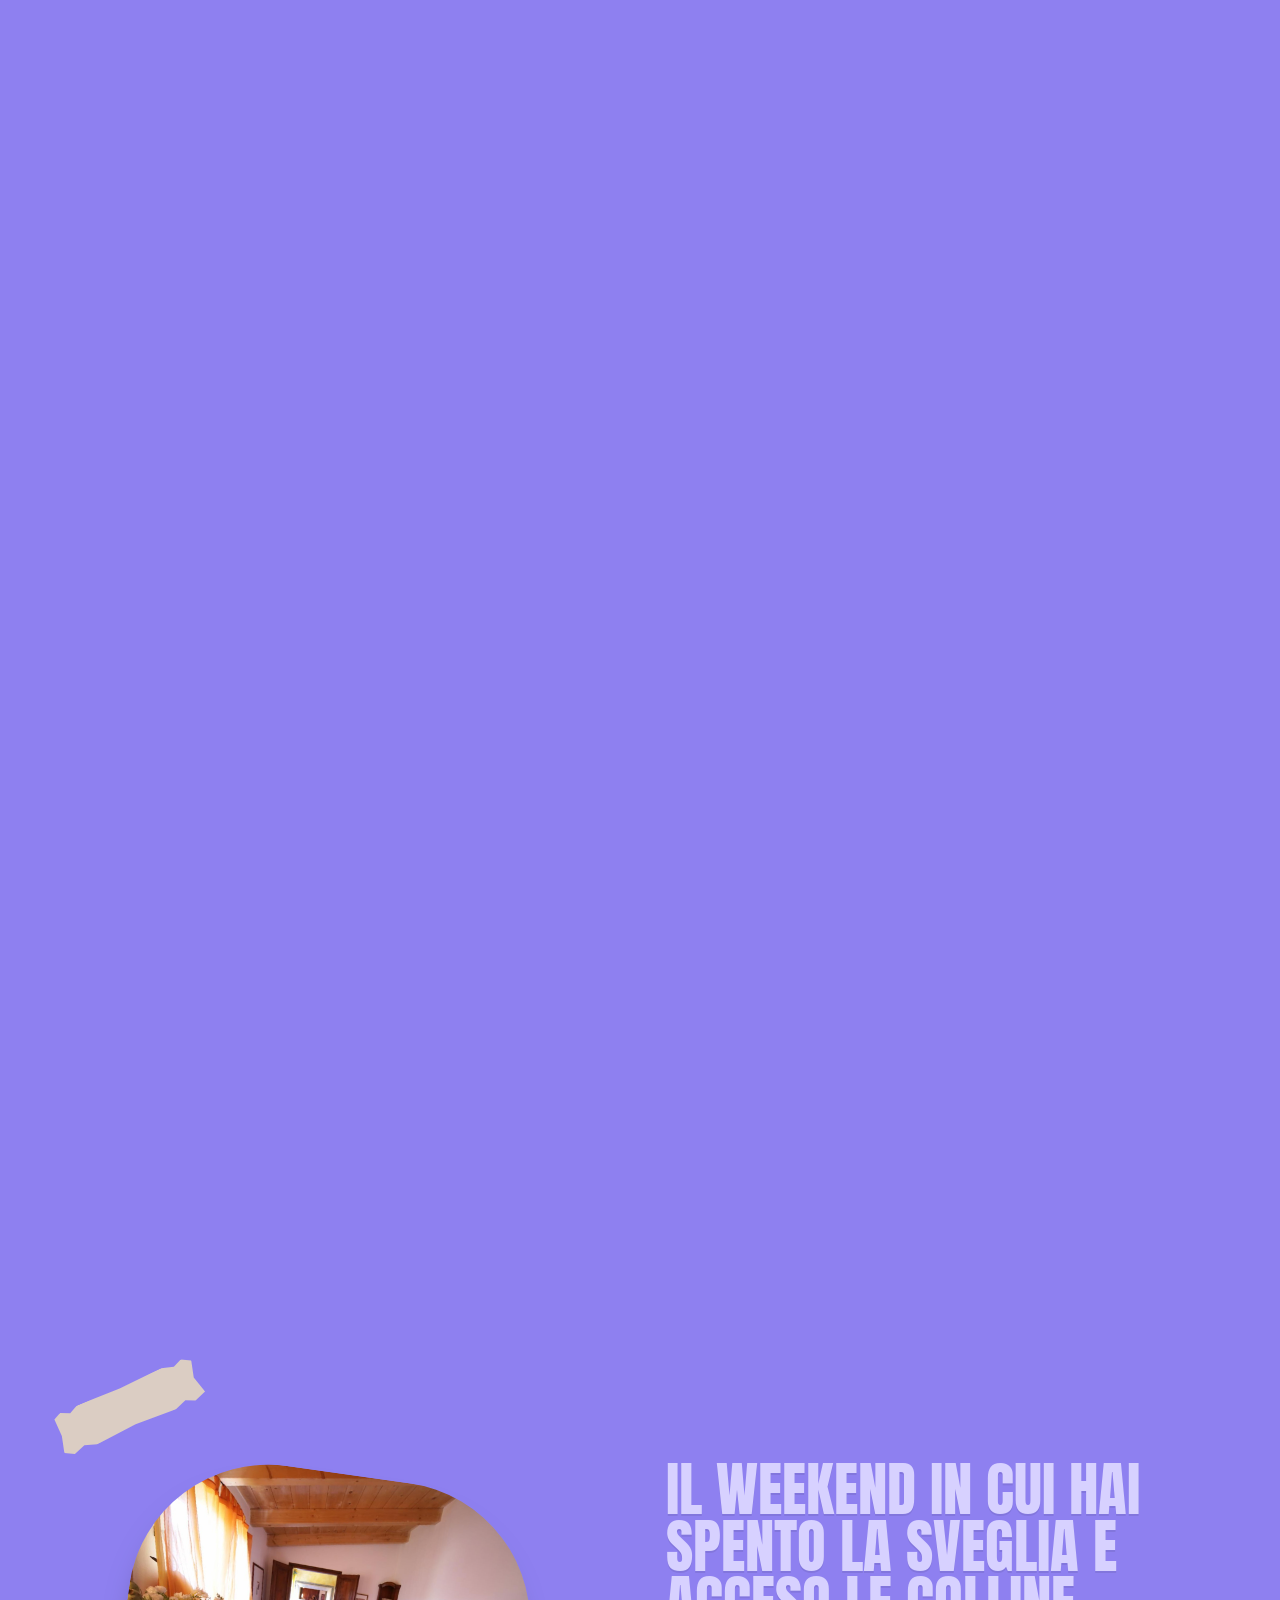
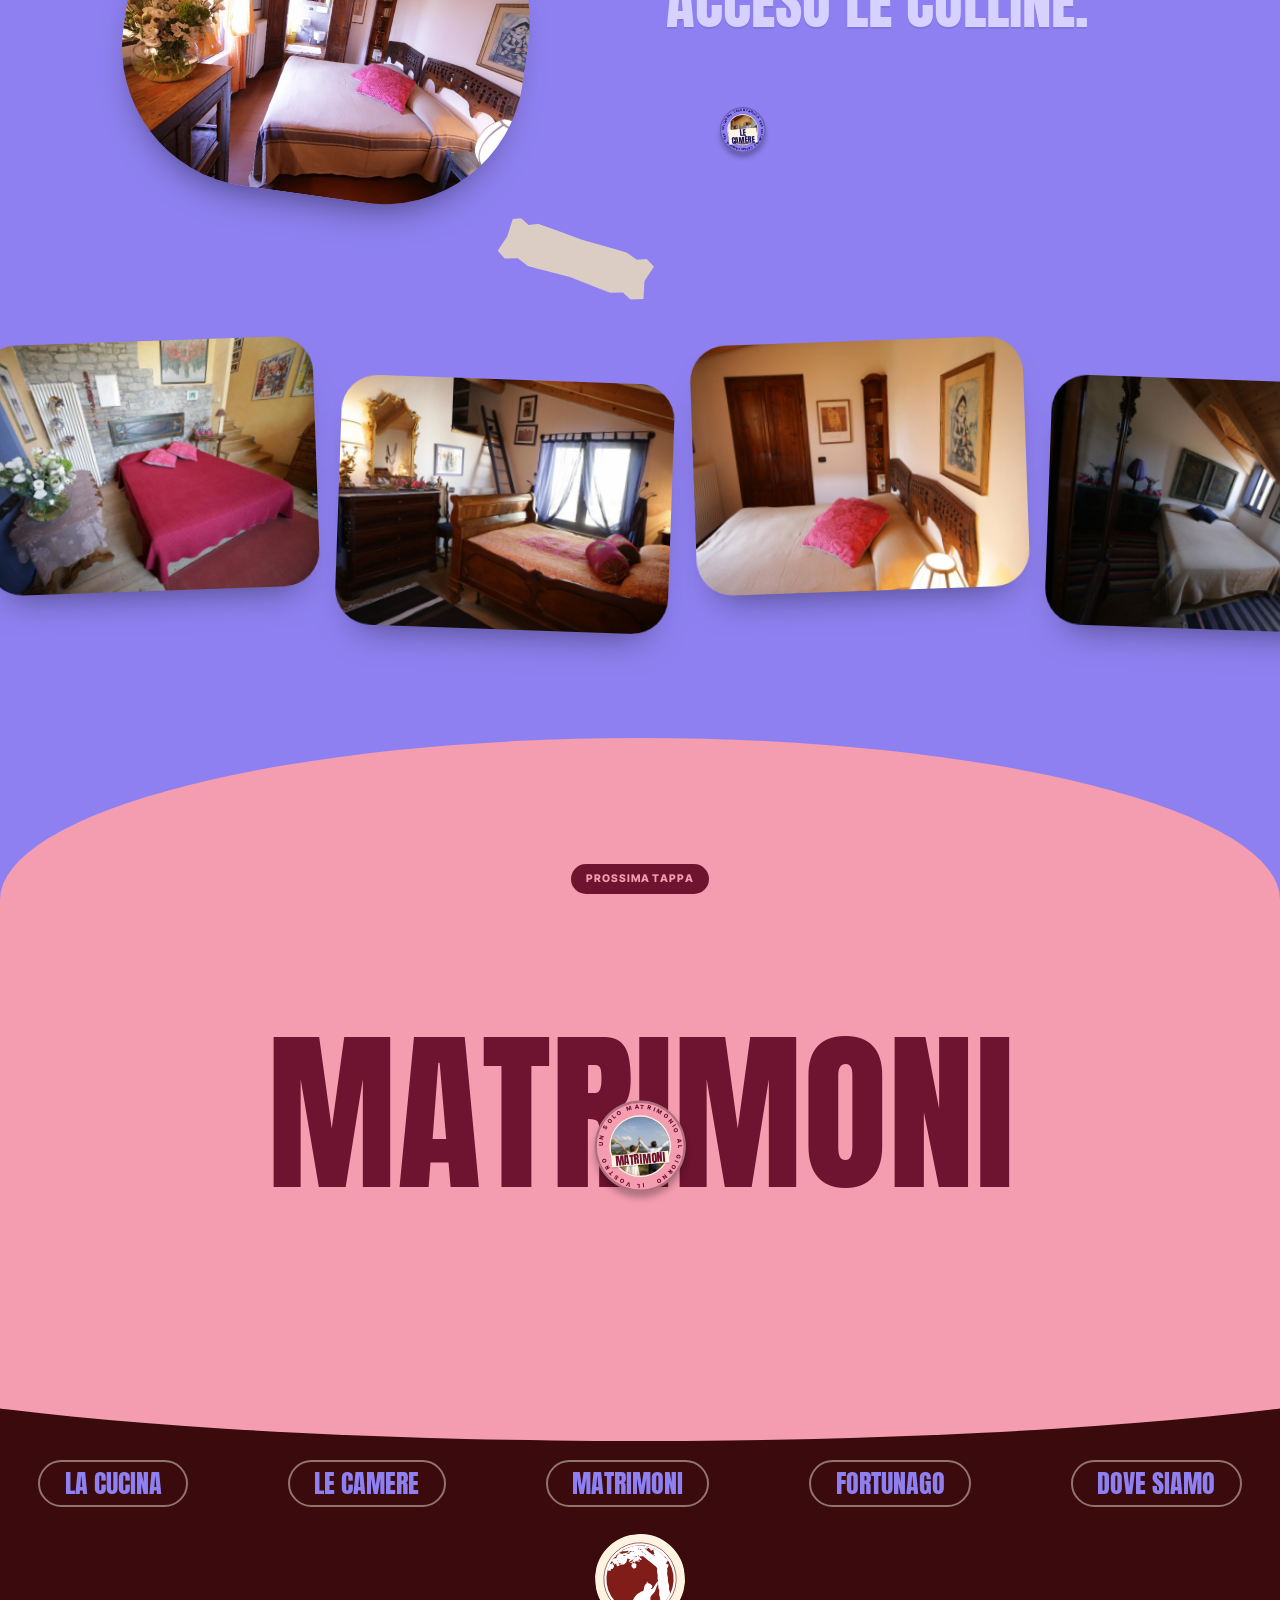
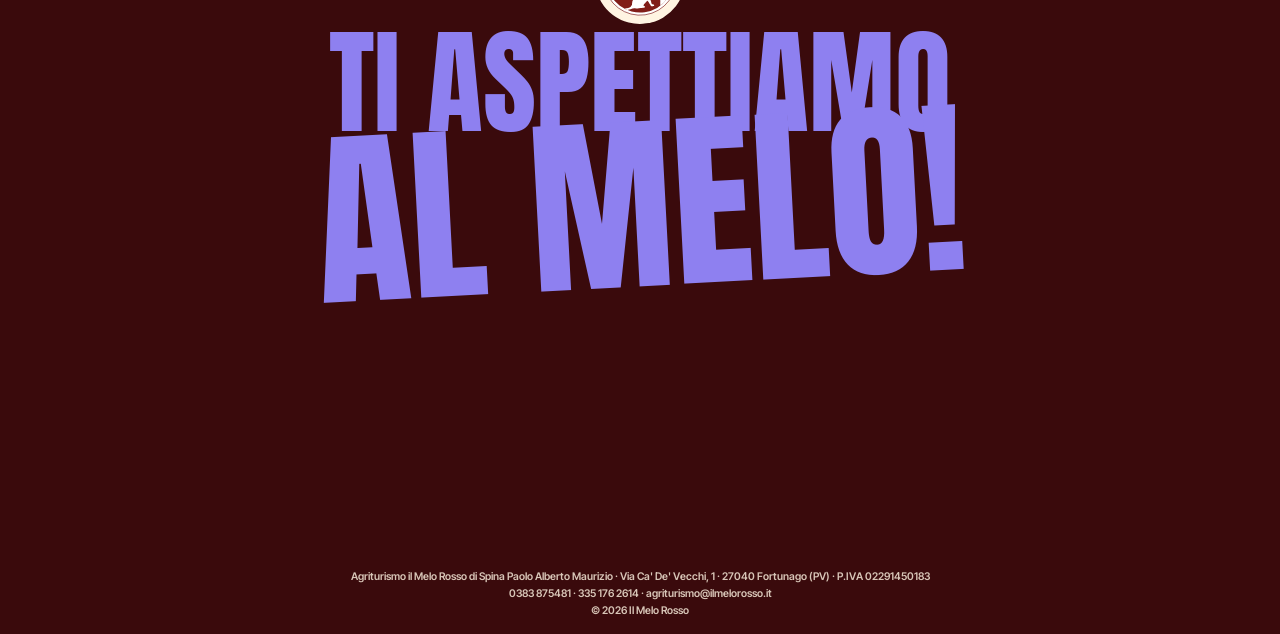
==== commit 0c39d600: "Home su telefono: nome del posto decorato (IL su etichetta di carta, MELO pieno, ROSSO a contorno, f" ====
--- a/camere.html
+++ b/camere.html
@@ -16,8 +16,8 @@
   <link rel="preconnect" href="https://fonts.googleapis.com">
   <link rel="preconnect" href="https://fonts.gstatic.com" crossorigin>
   <link rel="stylesheet" href="https://fonts.googleapis.com/css2?family=Anton&family=Inter+Tight:wght@400;500;600;700;800&family=Nothing+You+Could+Do&display=swap">
-  <link rel="stylesheet" href="css/style.css?v=202611211208">
-  <link rel="stylesheet" href="css/page.css?v=202611211208">
+  <link rel="stylesheet" href="css/style.css?v=202611211221">
+  <link rel="stylesheet" href="css/page.css?v=202611211221">
 </head>
 <body class="is-loading is-page" data-page="camere">
 
@@ -209,7 +209,7 @@
 <script src="assets/vendor/ScrollTrigger.min.js"></script>
 <script src="assets/vendor/lenis.min.js"></script>
 <script src="assets/vendor/matter.min.js"></script>
-<script src="js/core.js?v=202611211208"></script>
-<script src="js/page.js?v=202611211208"></script>
+<script src="js/core.js?v=202611211221"></script>
+<script src="js/page.js?v=202611211221"></script>
 </body>
 </html>
--- a/css/style.css
+++ b/css/style.css
@@ -191,6 +191,9 @@
   transition: color .6s var(--ease);
   z-index: 1;
 }
+/* nome del posto: su computer due righe semplici; su telefono composizione decorata (vedi sotto) */
+.pick__l1 { display: flex; gap: .22em; }
+.pick__sub { display: none; }
 .pick__row {
   position: absolute; left: 0; right: 0; top: calc(clamp(5.5rem, 13vh, 9rem) + clamp(6.5rem, 20.5vw, 23rem));
   display: flex; justify-content: center; align-items: flex-end;
@@ -622,7 +625,31 @@
   .menu__foot span { display: none; }
   .menu__hand { left: 1.1rem; right: auto; bottom: 26px; font-size: .95rem; }
 
-  .pick__title { top: 6.5rem; font-size: 17vw; }
+  /* telefono: "IL" come etichetta di carta inclinata, MELO pieno e grande, ROSSO solo contorno
+     un po' storto che si sovrappone, e sotto la firma a mano con la mela disegnata */
+  .pick__title { top: 6.3rem; font-size: 27vw; line-height: .8; }
+  .pick__l1 { position: relative; display: block; }
+  .pick__il {
+    position: absolute; z-index: 2; right: 100%; top: -.04em; margin-right: -.16em;
+    font-size: .3em; line-height: 1; padding: .14em .28em .04em; border-radius: .18em;
+    background: var(--cream); color: var(--wine); rotate: -12deg;
+    box-shadow: 0 6px 12px -6px rgba(0, 0, 0, .45);
+  }
+  .pick__melo { display: block; rotate: -3deg; }
+  .pick__rosso {
+    display: block; margin-top: -.02em; rotate: 2deg;
+    color: transparent; -webkit-text-stroke: max(2px, .022em) var(--title);
+    transition: -webkit-text-stroke-color .6s var(--ease);
+  }
+  .pick__sub {
+    display: flex; align-items: center; gap: .4rem; margin-top: .55rem;
+    font-size: 1.3rem; line-height: 1; text-transform: none; rotate: -4deg;
+  }
+  .pick__apple { width: 1.7rem; height: 1.85rem; overflow: visible; }
+  .pick__apple-body { fill: currentColor; }
+  .pick__apple-leaf { fill: currentColor; opacity: .75; }
+  .pick__apple-stem, .pick__apple-shine { fill: none; stroke: currentColor; stroke-width: 2.4; stroke-linecap: round; }
+  .pick__apple-shine { stroke: var(--bg); opacity: .6; transition: stroke .6s; }
   .pick__row { top: auto; bottom: 16vh; flex-wrap: wrap; padding: 0 4vw; row-gap: 0; }
   .pick__item { width: 33vw; margin: -3vw -1.5vw; }
   .pick__hill { top: 60%; }
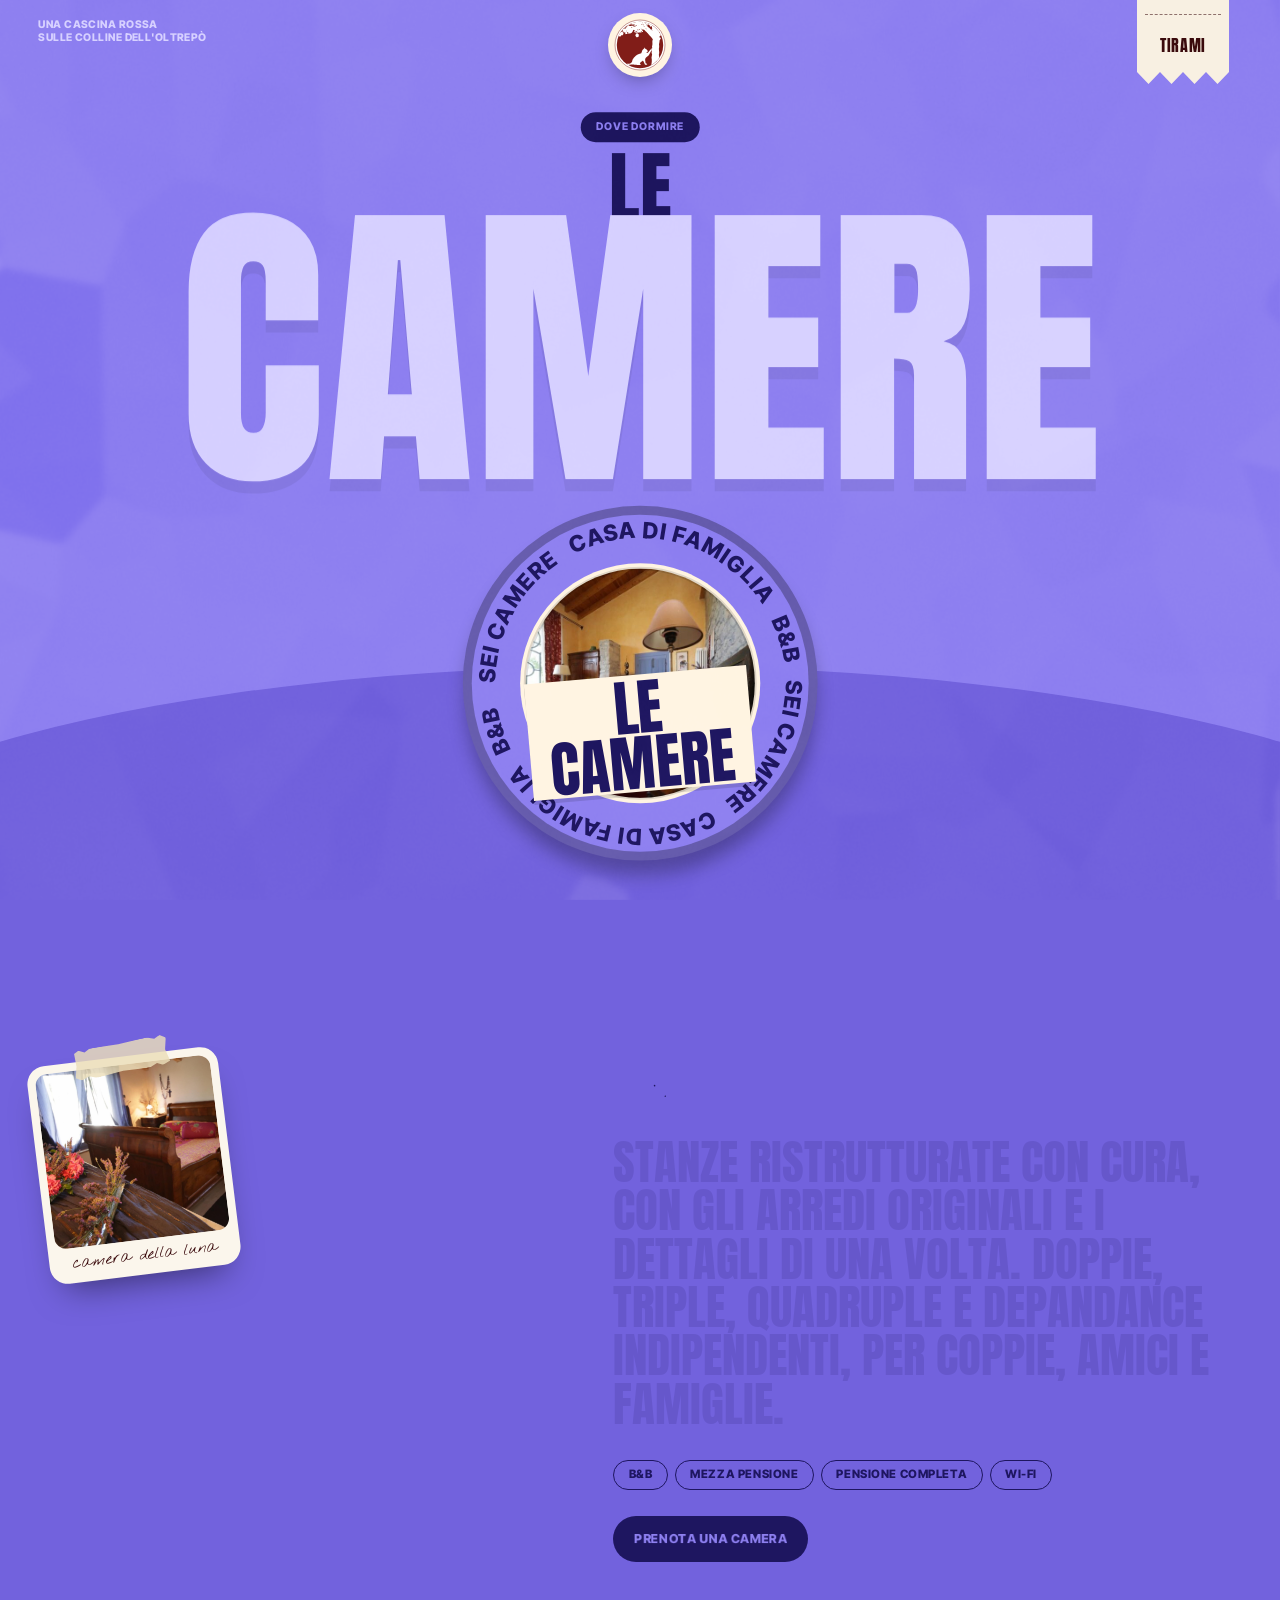
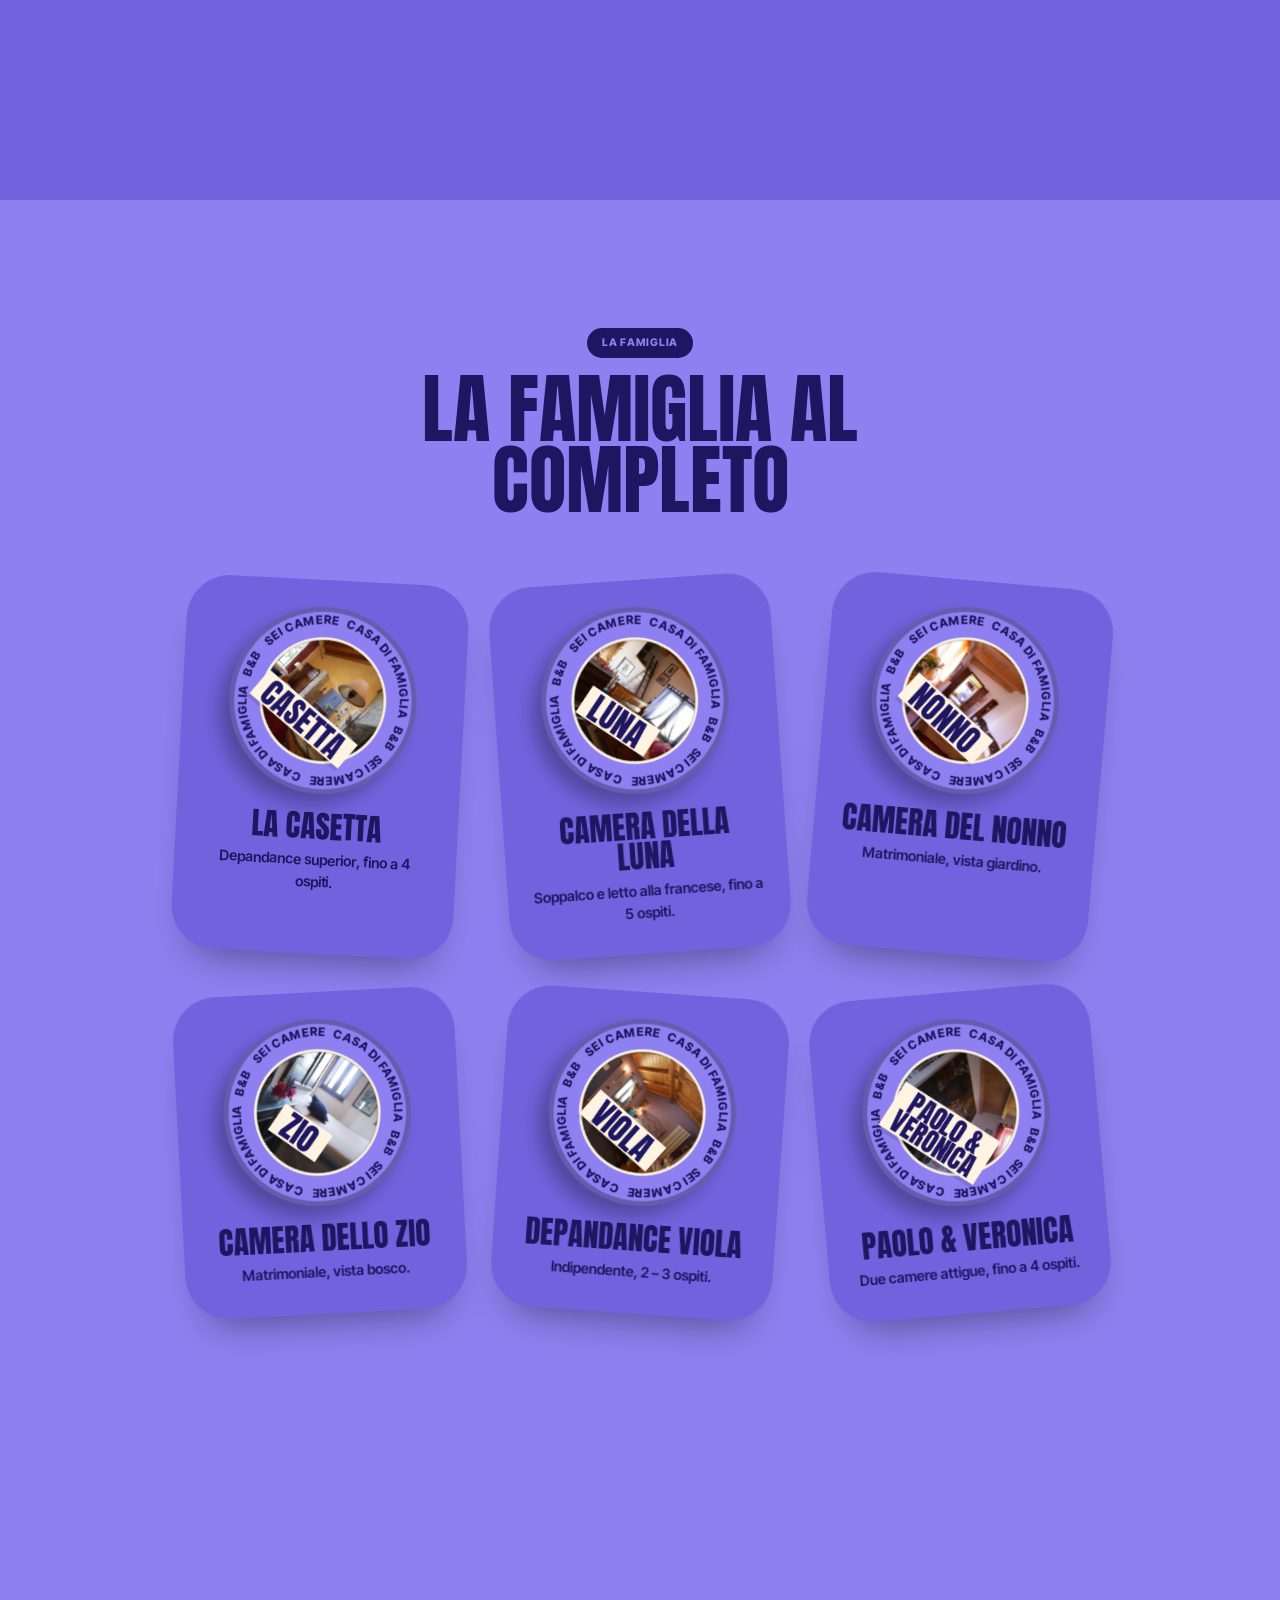
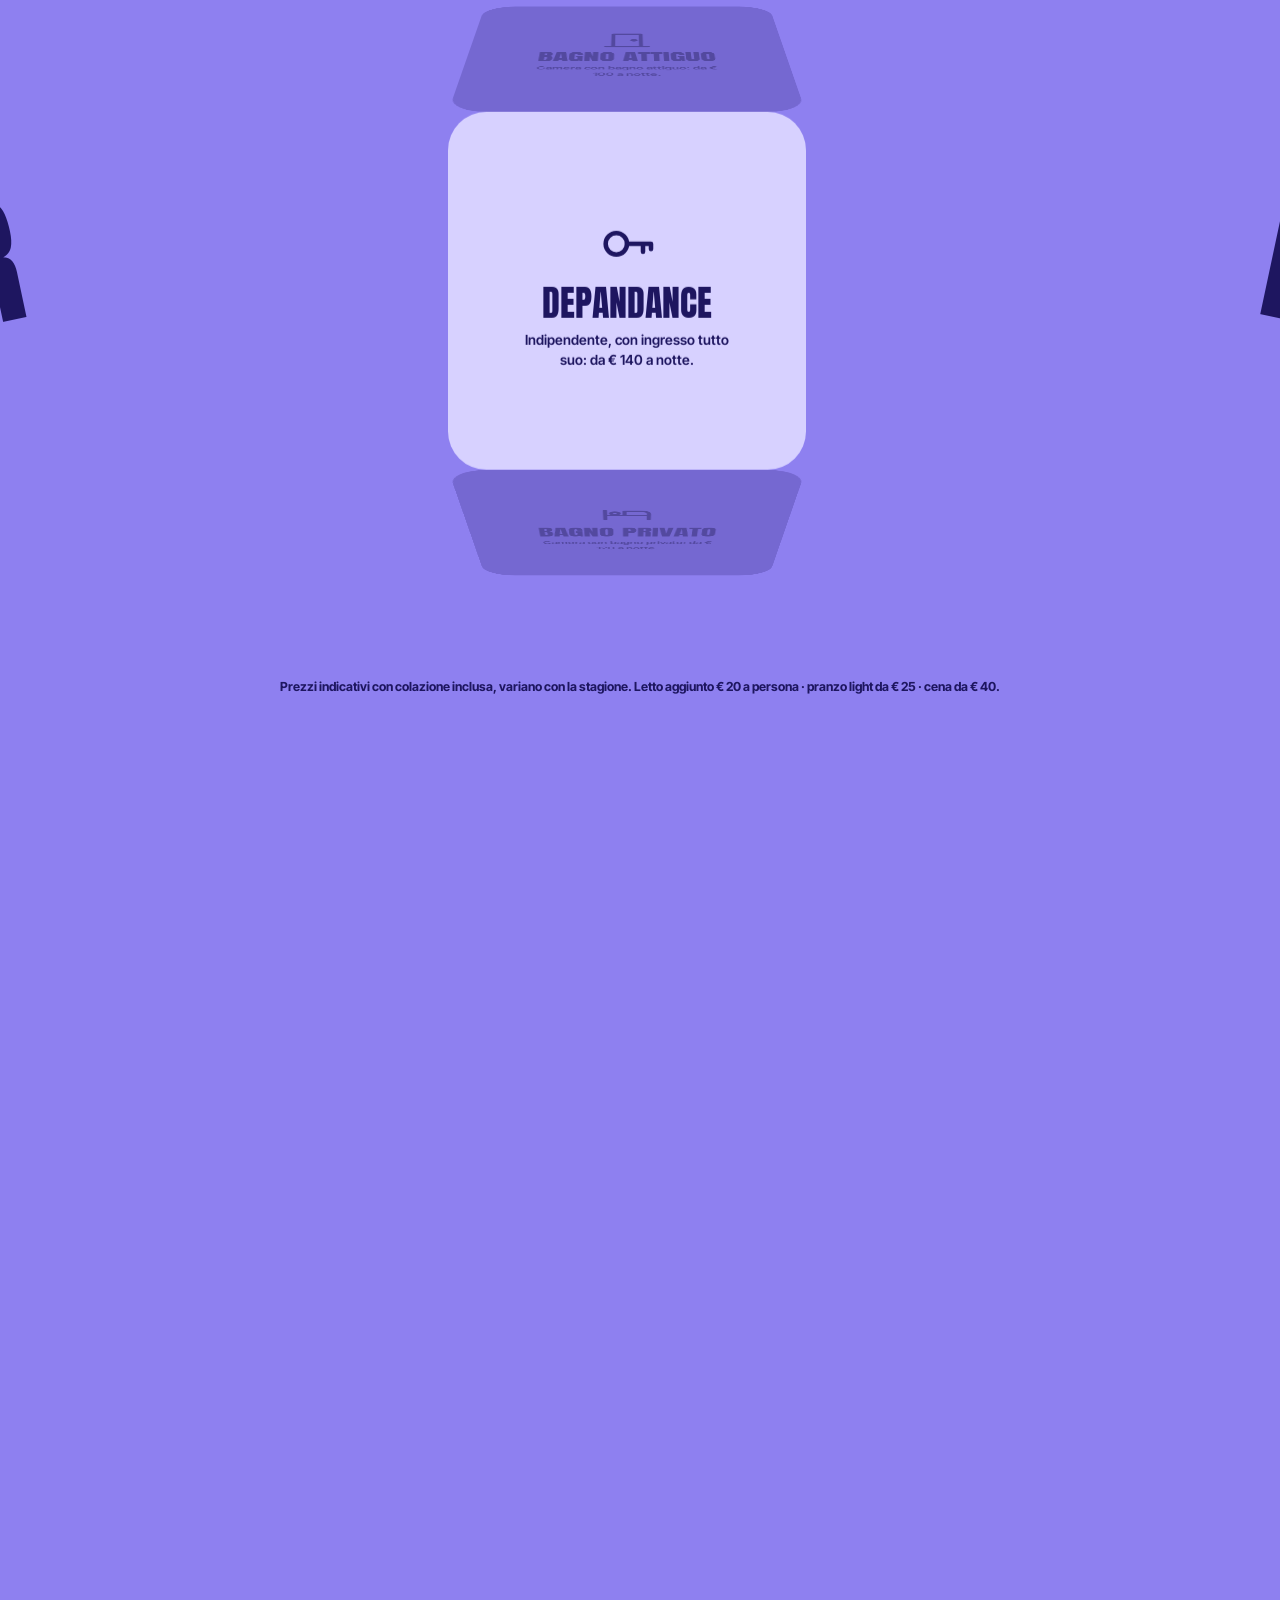
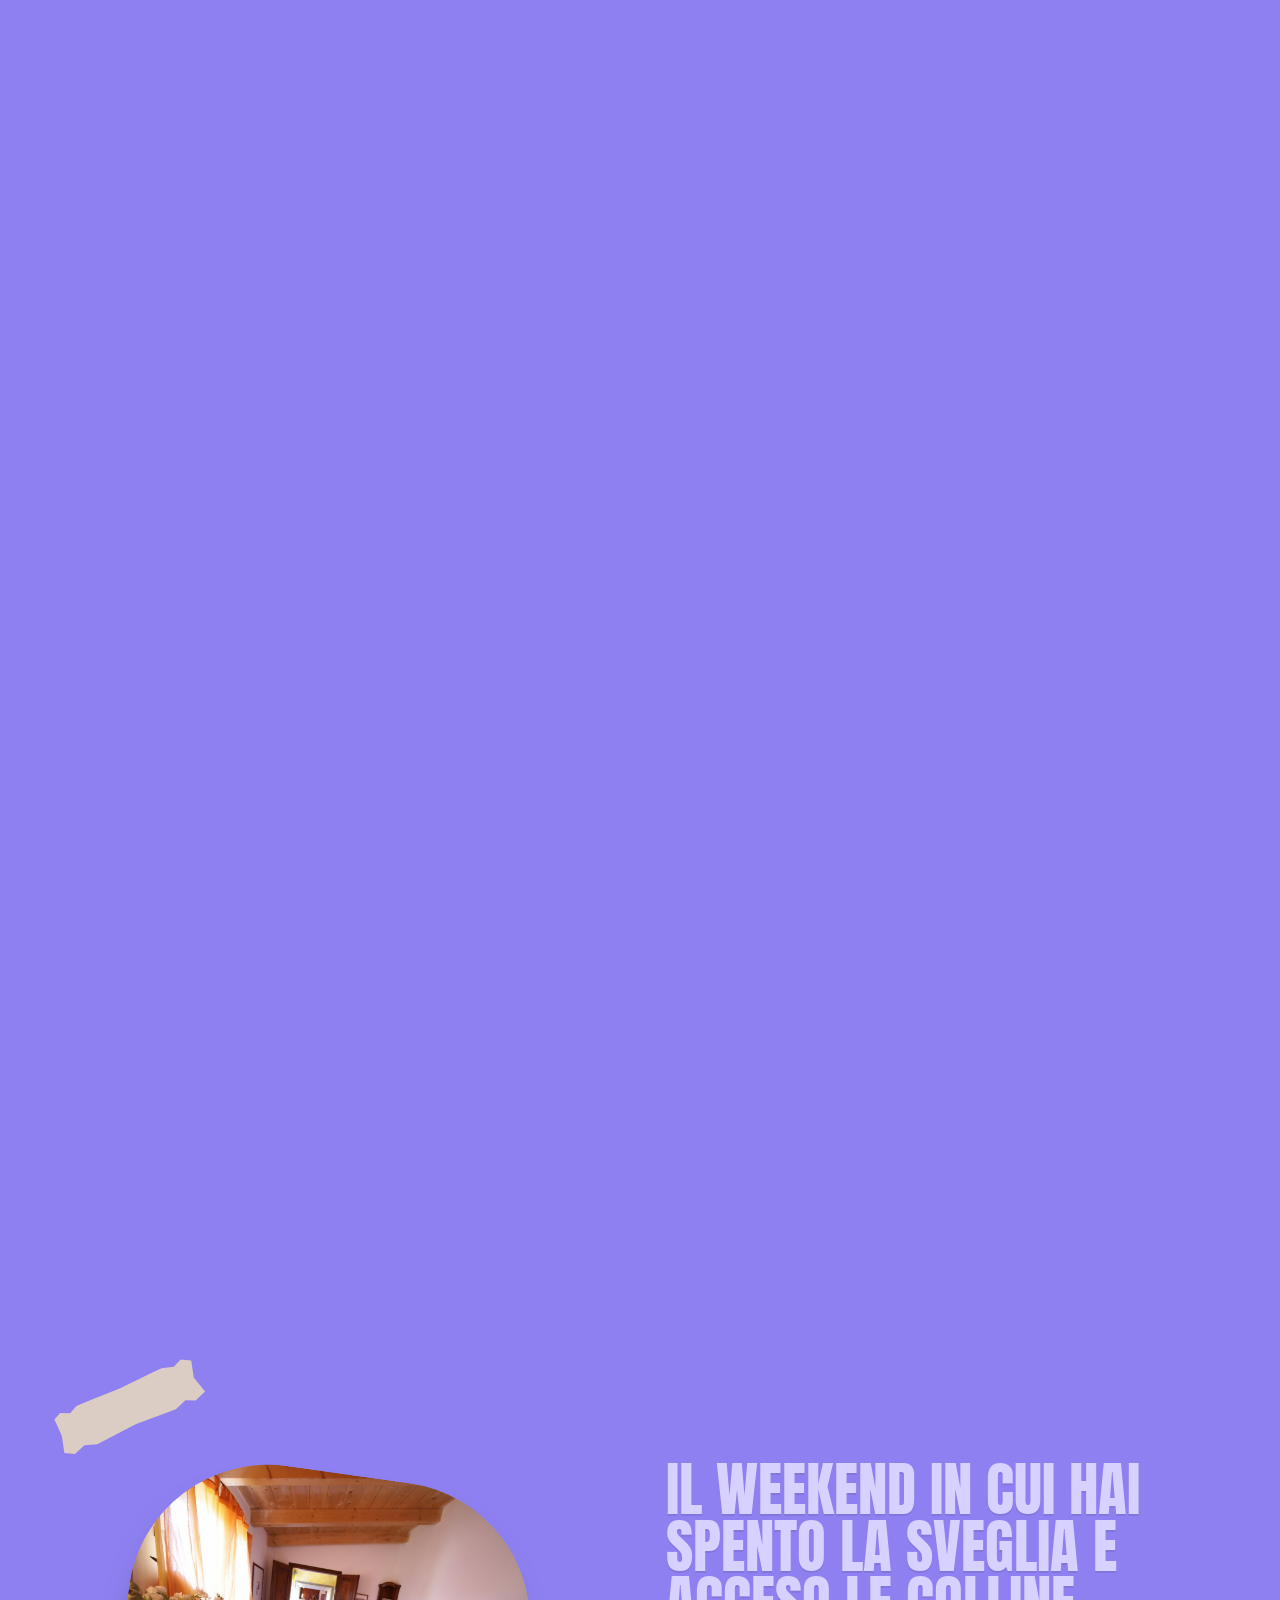
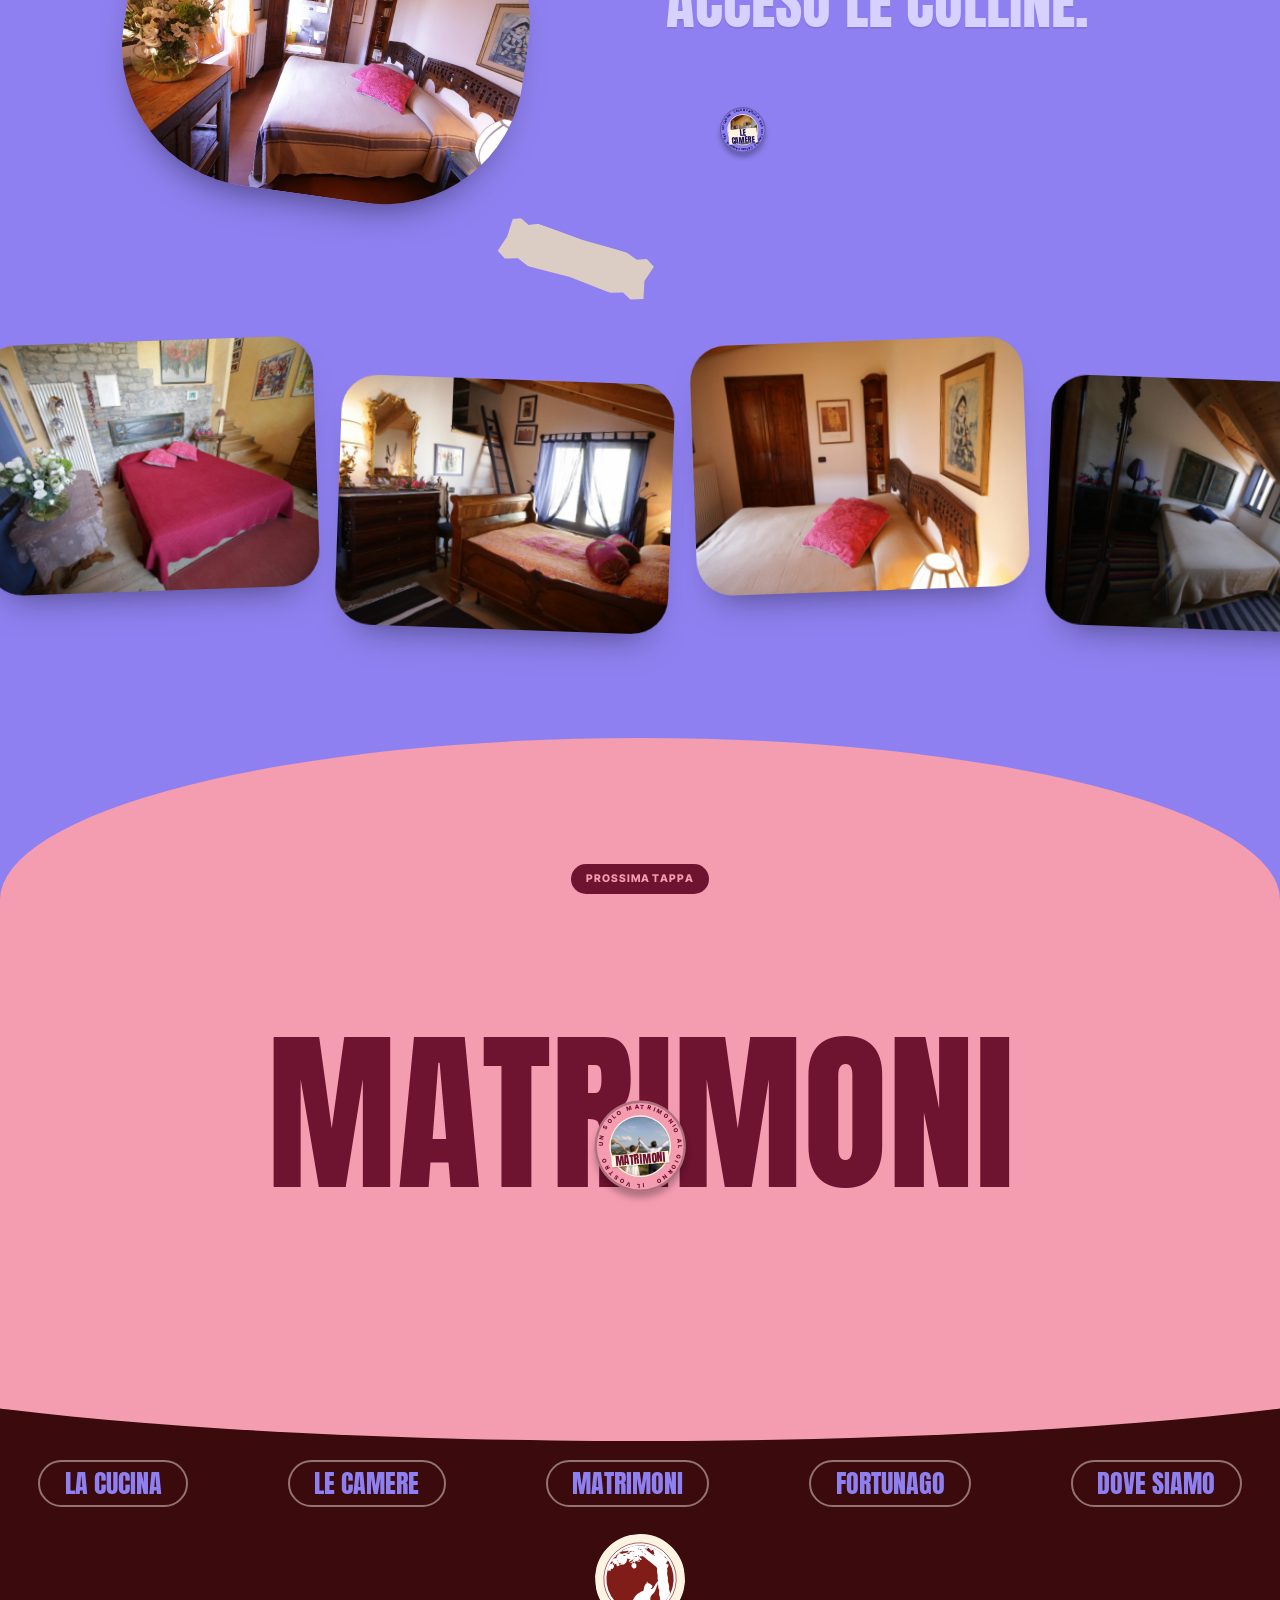
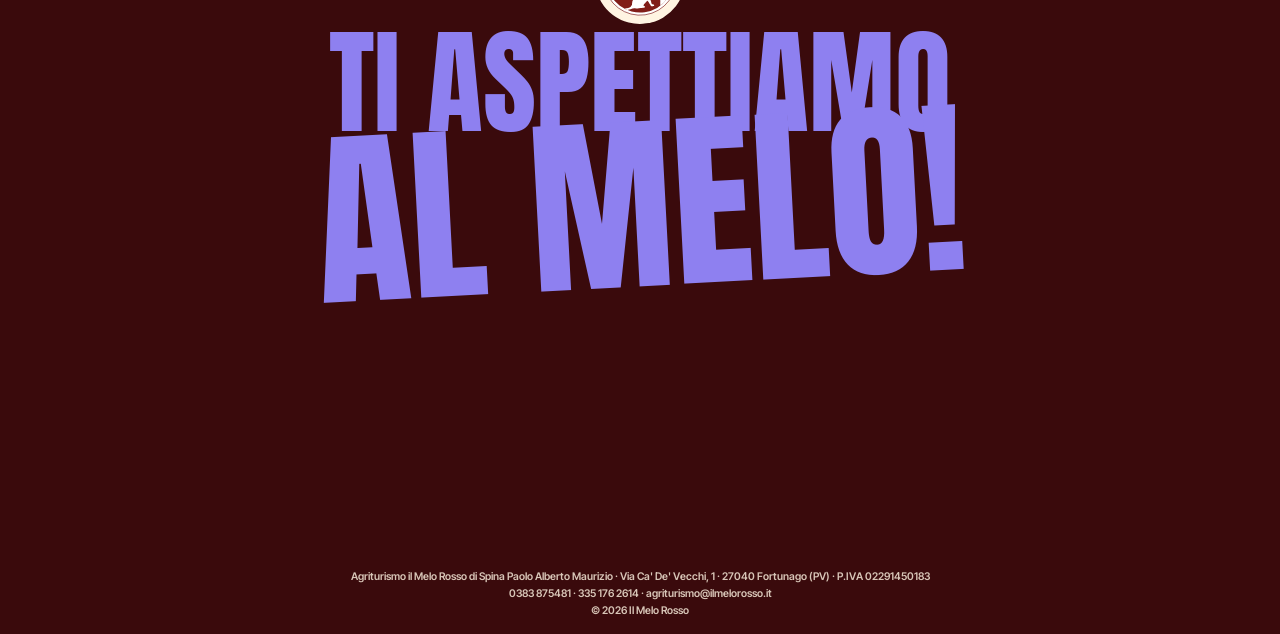
==== commit 88625a2d: "Nome del posto decorato anche su computer; striscia gialla su telefono fluida (curva continua, verso" ====
--- a/camere.html
+++ b/camere.html
@@ -16,8 +16,8 @@
   <link rel="preconnect" href="https://fonts.googleapis.com">
   <link rel="preconnect" href="https://fonts.gstatic.com" crossorigin>
   <link rel="stylesheet" href="https://fonts.googleapis.com/css2?family=Anton&family=Inter+Tight:wght@400;500;600;700;800&family=Nothing+You+Could+Do&display=swap">
-  <link rel="stylesheet" href="css/style.css?v=202611211221">
-  <link rel="stylesheet" href="css/page.css?v=202611211221">
+  <link rel="stylesheet" href="css/style.css?v=202611211237">
+  <link rel="stylesheet" href="css/page.css?v=202611211237">
 </head>
 <body class="is-loading is-page" data-page="camere">
 
@@ -209,7 +209,7 @@
 <script src="assets/vendor/ScrollTrigger.min.js"></script>
 <script src="assets/vendor/lenis.min.js"></script>
 <script src="assets/vendor/matter.min.js"></script>
-<script src="js/core.js?v=202611211221"></script>
-<script src="js/page.js?v=202611211221"></script>
+<script src="js/core.js?v=202611211237"></script>
+<script src="js/page.js?v=202611211237"></script>
 </body>
 </html>
--- a/css/style.css
+++ b/css/style.css
@@ -191,9 +191,33 @@
   transition: color .6s var(--ease);
   z-index: 1;
 }
-/* nome del posto: su computer due righe semplici; su telefono composizione decorata (vedi sotto) */
-.pick__l1 { display: flex; gap: .22em; }
-.pick__sub { display: none; }
+/* nome del posto, composizione decorata: "IL" come etichetta di carta inclinata, MELO pieno,
+   ROSSO solo contorno un po' storto che si sovrappone, e la firma a mano con la mela disegnata */
+.pick__title { line-height: .8; }
+.pick__l1 { position: relative; display: block; }
+.pick__il {
+  position: absolute; z-index: 2; right: 100%; top: -.04em; margin-right: -.16em;
+  font-size: .3em; line-height: 1; padding: .14em .28em .04em; border-radius: .18em;
+  background: var(--cream); color: var(--wine); rotate: -12deg;
+  box-shadow: 0 6px 12px -6px rgba(0, 0, 0, .45);
+}
+.pick__melo { display: block; rotate: -3deg; }
+.pick__l2 { position: relative; display: block; }
+.pick__rosso {
+  display: block; margin-top: -.02em; rotate: 2deg;
+  color: transparent; -webkit-text-stroke: max(2px, .022em) var(--title);
+}
+/* computer: la firma sta a destra di ROSSO, come una nota scritta a mano */
+.pick__sub {
+  position: absolute; left: 100%; bottom: .2em; margin-left: .35em;
+  display: flex; align-items: center; gap: .4rem; white-space: nowrap;
+  font-size: clamp(1.2rem, 1.9vw, 2.2rem); line-height: 1; text-transform: none; rotate: -6deg;
+}
+.pick__apple { width: 1.35em; height: 1.48em; overflow: visible; flex: none; }
+.pick__apple-body { fill: currentColor; }
+.pick__apple-leaf { fill: currentColor; opacity: .75; }
+.pick__apple-stem, .pick__apple-shine { fill: none; stroke: currentColor; stroke-width: 2.4; stroke-linecap: round; }
+.pick__apple-shine { stroke: var(--bg); opacity: .6; transition: stroke .6s; }
 .pick__row {
   position: absolute; left: 0; right: 0; top: calc(clamp(5.5rem, 13vh, 9rem) + clamp(6.5rem, 20.5vw, 23rem));
   display: flex; justify-content: center; align-items: flex-end;
@@ -285,7 +309,7 @@
 .wave__below { fill: var(--room); transition: fill .6s var(--ease); }
 .wave__svg { position: absolute; inset: 0; width: 100%; height: 100%; z-index: 1; overflow: visible; }
 .wave__band { fill: #F5CF33; }
-.wave__txt { font-family: var(--disp); font-size: 68px; text-transform: uppercase; fill: var(--wine); letter-spacing: 1px; }
+.wave__txt { font-family: var(--disp); font-size: 68px; text-transform: uppercase; fill: var(--wine); letter-spacing: 1px; text-rendering: geometricPrecision; }
 
 /* =========================================================
    ROOMS · SLIDER
@@ -625,31 +649,11 @@
   .menu__foot span { display: none; }
   .menu__hand { left: 1.1rem; right: auto; bottom: 26px; font-size: .95rem; }
 
-  /* telefono: "IL" come etichetta di carta inclinata, MELO pieno e grande, ROSSO solo contorno
-     un po' storto che si sovrappone, e sotto la firma a mano con la mela disegnata */
-  .pick__title { top: 6.3rem; font-size: 27vw; line-height: .8; }
-  .pick__l1 { position: relative; display: block; }
-  .pick__il {
-    position: absolute; z-index: 2; right: 100%; top: -.04em; margin-right: -.16em;
-    font-size: .3em; line-height: 1; padding: .14em .28em .04em; border-radius: .18em;
-    background: var(--cream); color: var(--wine); rotate: -12deg;
-    box-shadow: 0 6px 12px -6px rgba(0, 0, 0, .45);
-  }
-  .pick__melo { display: block; rotate: -3deg; }
-  .pick__rosso {
-    display: block; margin-top: -.02em; rotate: 2deg;
-    color: transparent; -webkit-text-stroke: max(2px, .022em) var(--title);
-    transition: -webkit-text-stroke-color .6s var(--ease);
-  }
-  .pick__sub {
-    display: flex; align-items: center; gap: .4rem; margin-top: .55rem;
-    font-size: 1.3rem; line-height: 1; text-transform: none; rotate: -4deg;
-  }
-  .pick__apple { width: 1.7rem; height: 1.85rem; overflow: visible; }
-  .pick__apple-body { fill: currentColor; }
-  .pick__apple-leaf { fill: currentColor; opacity: .75; }
-  .pick__apple-stem, .pick__apple-shine { fill: none; stroke: currentColor; stroke-width: 2.4; stroke-linecap: round; }
-  .pick__apple-shine { stroke: var(--bg); opacity: .6; transition: stroke .6s; }
+  .pick__title { top: 6.3rem; font-size: min(27vw, 15svh); }
+  /* telefono: la firma a mano va sotto ROSSO, centrata */
+  .pick__l2 { display: flex; flex-direction: column; align-items: center; }
+  .pick__sub { position: static; margin: .55rem 0 0; font-size: 1.3rem; }
+  .pick__apple { width: 1.7rem; height: 1.85rem; }
   .pick__row { top: auto; bottom: 16vh; flex-wrap: wrap; padding: 0 4vw; row-gap: 0; }
   .pick__item { width: 33vw; margin: -3vw -1.5vw; }
   .pick__hill { top: 60%; }
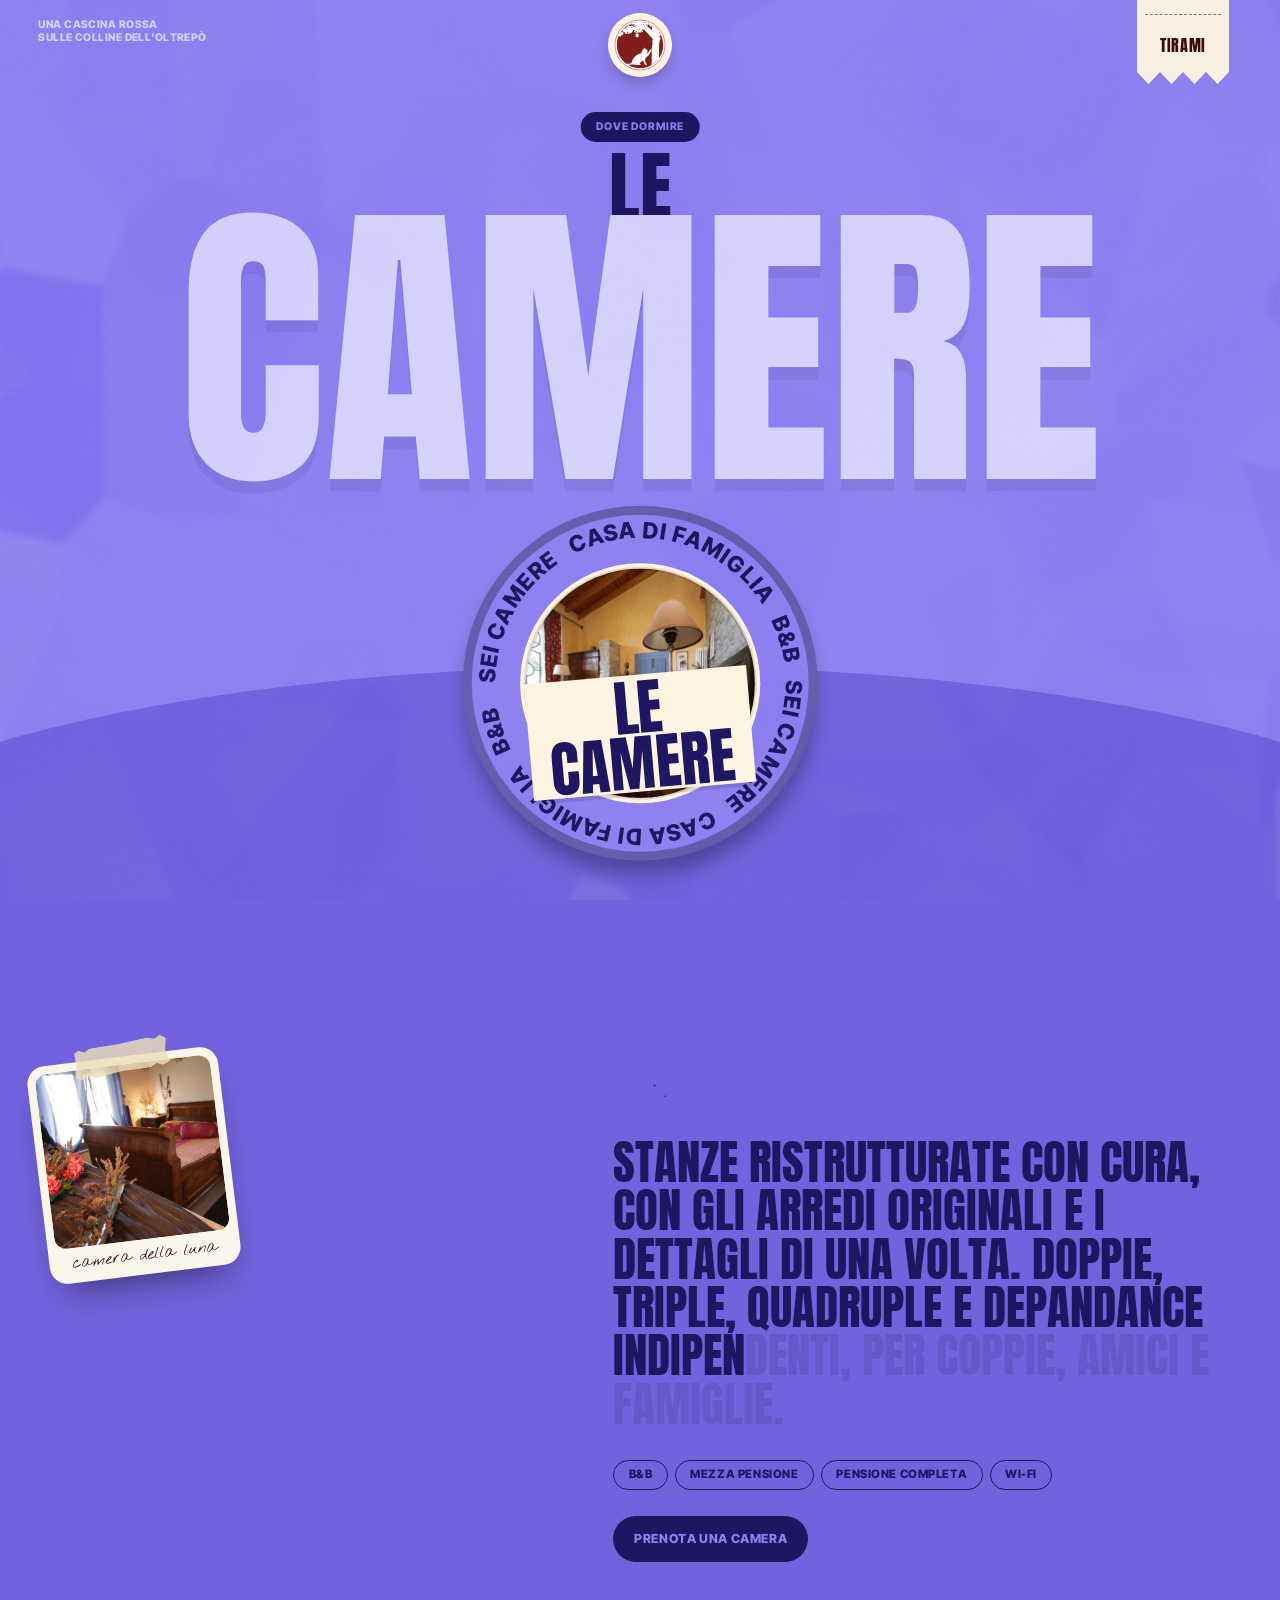
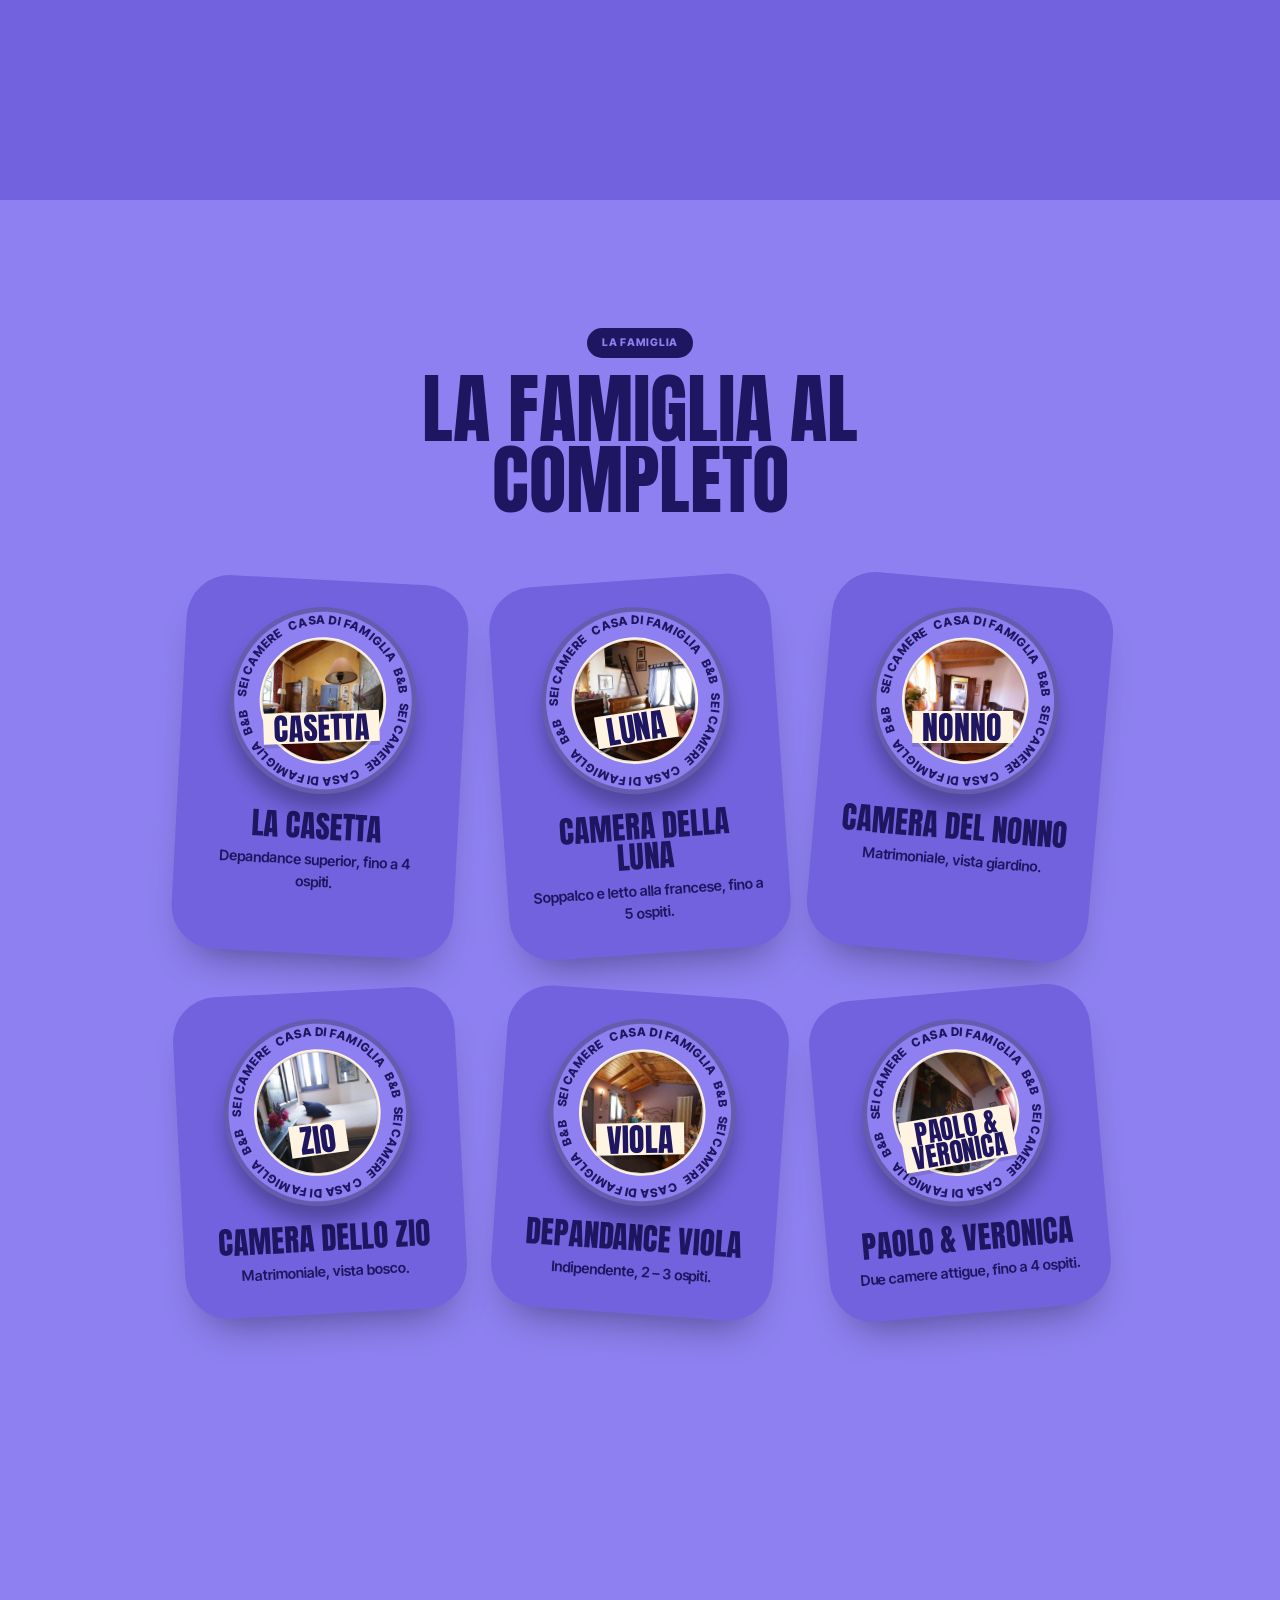
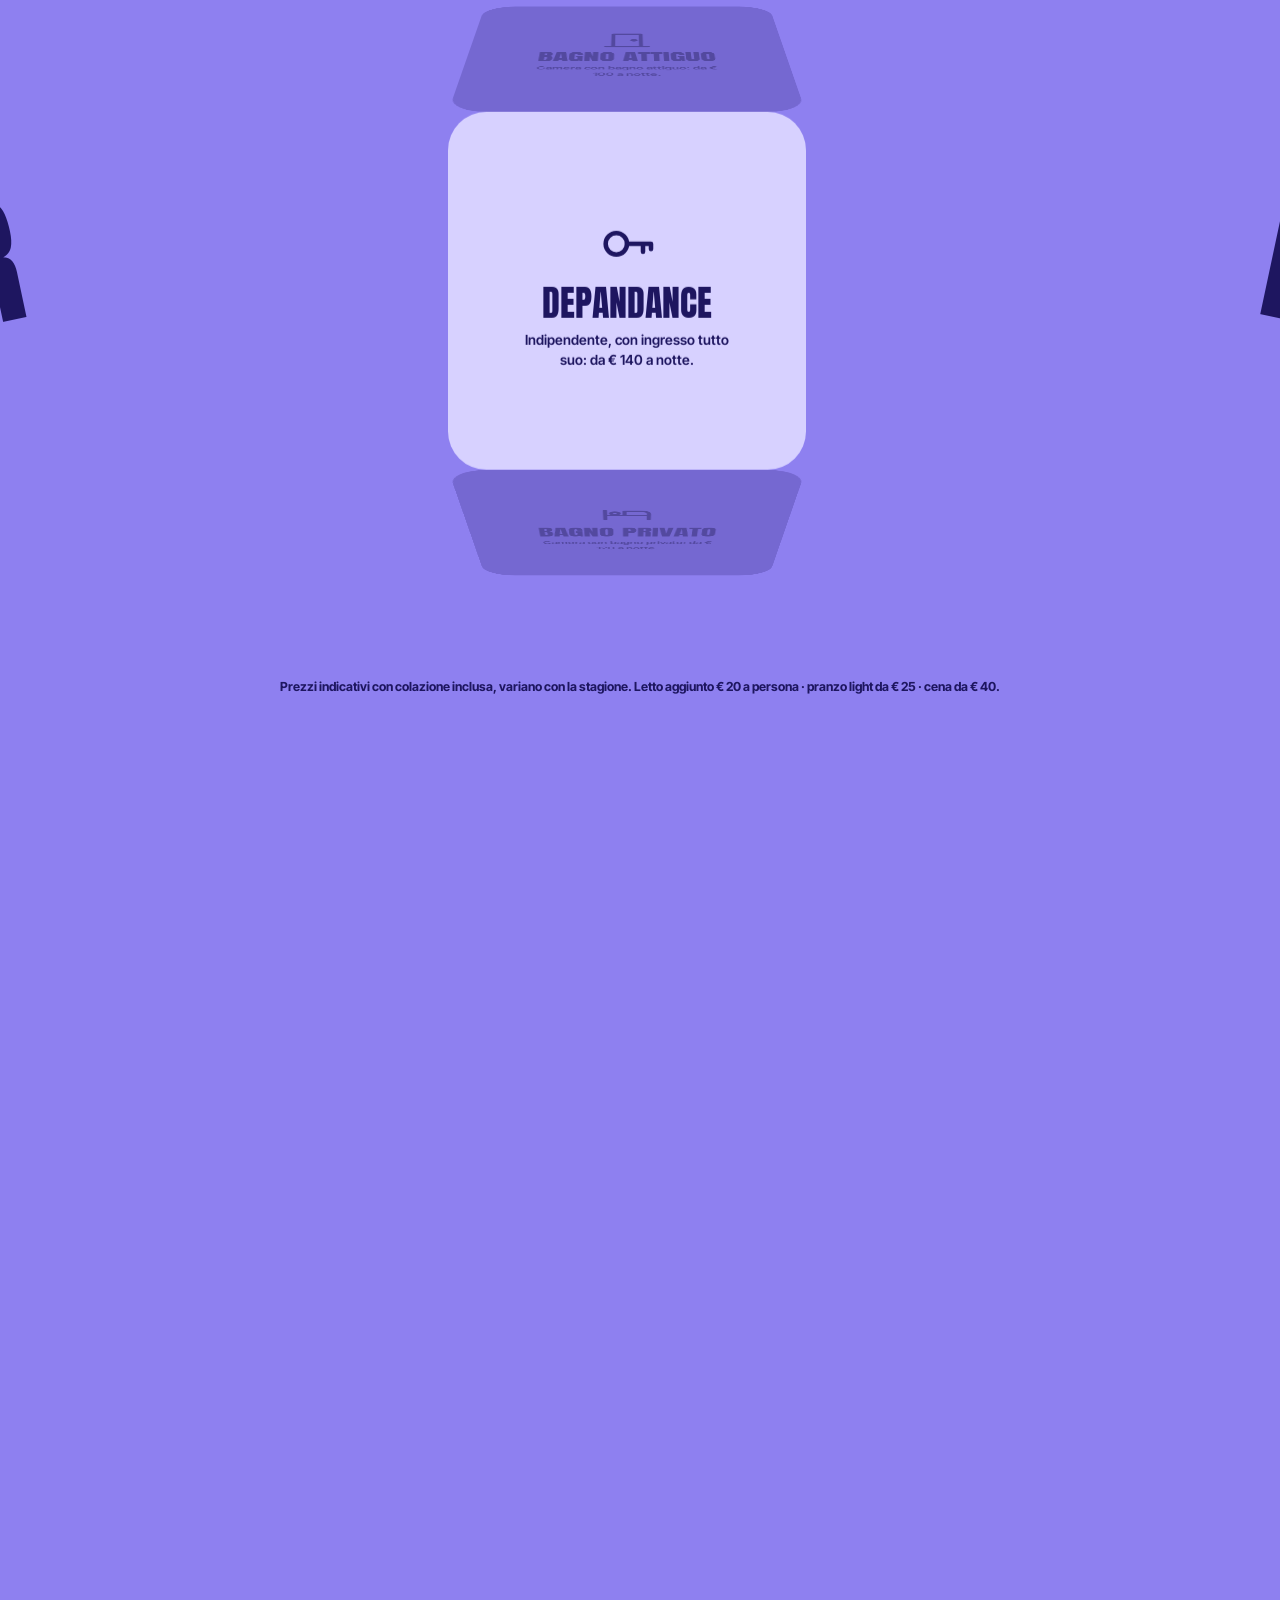
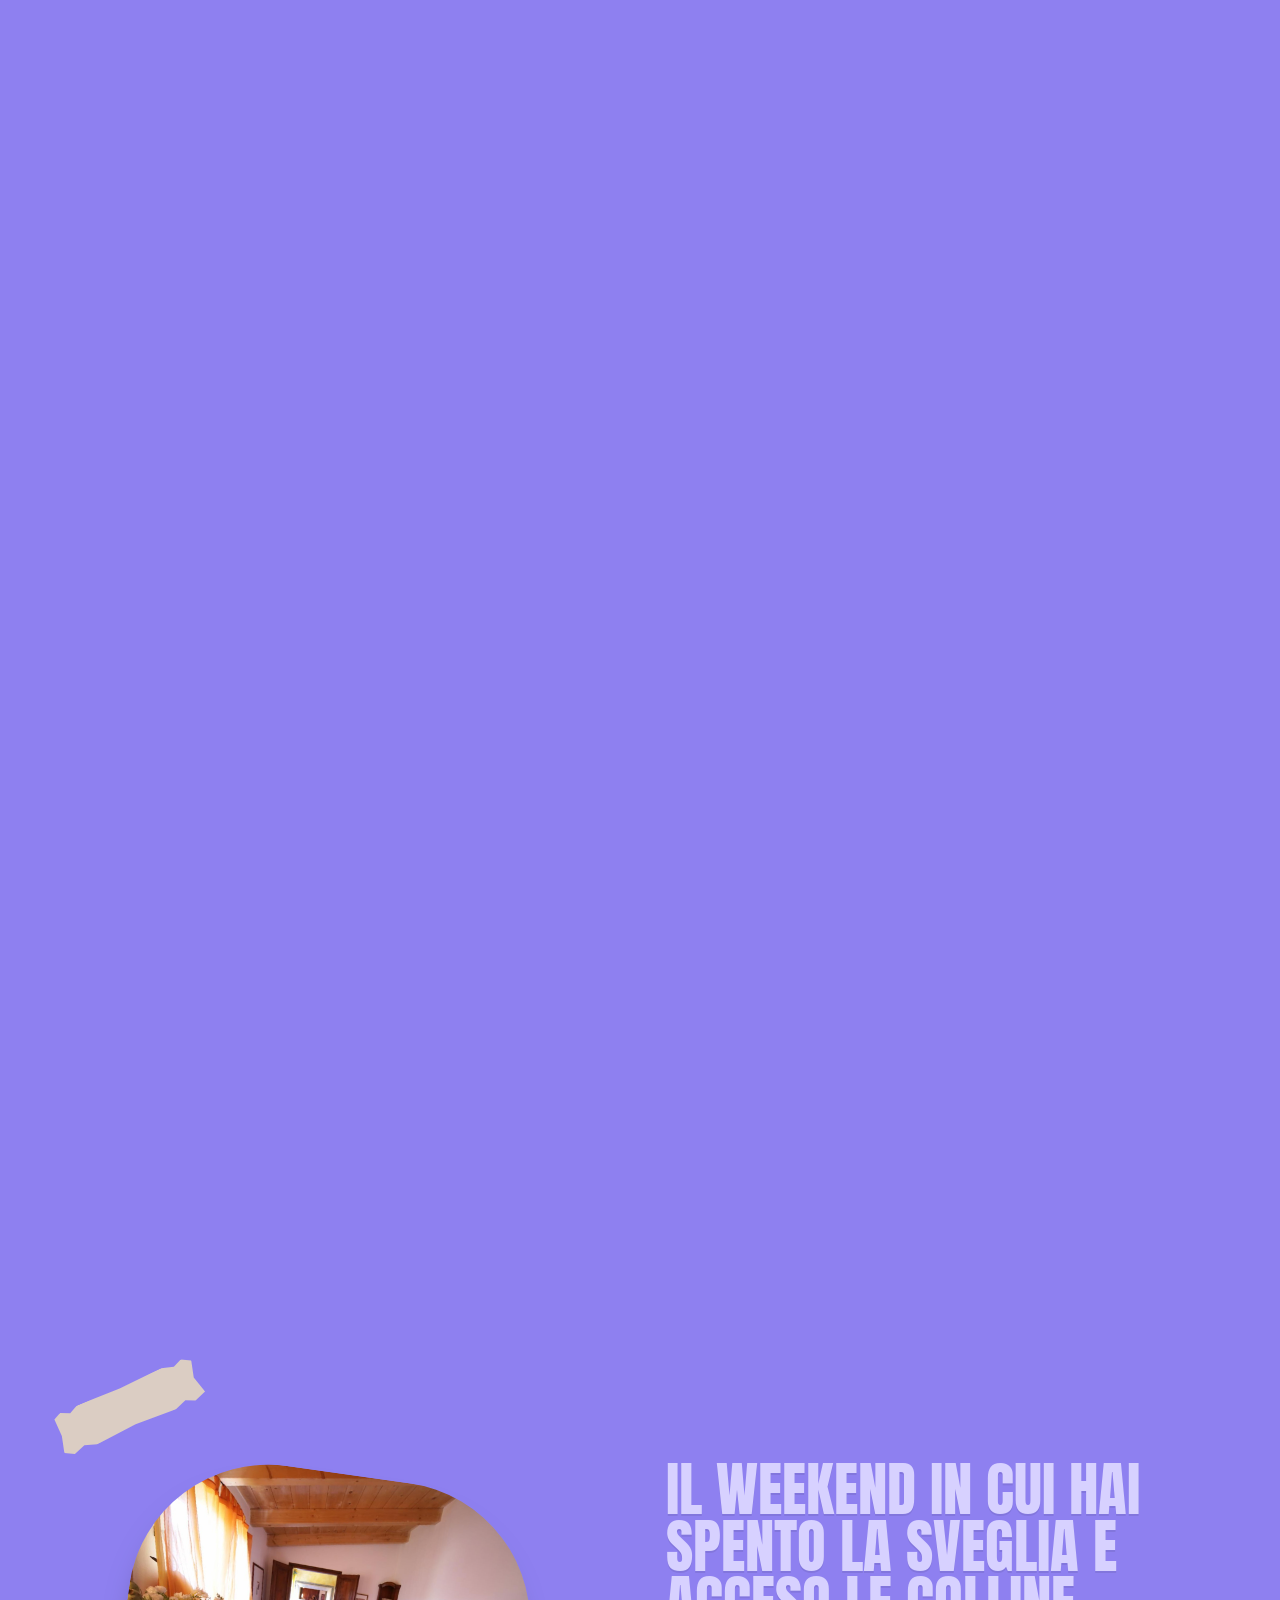
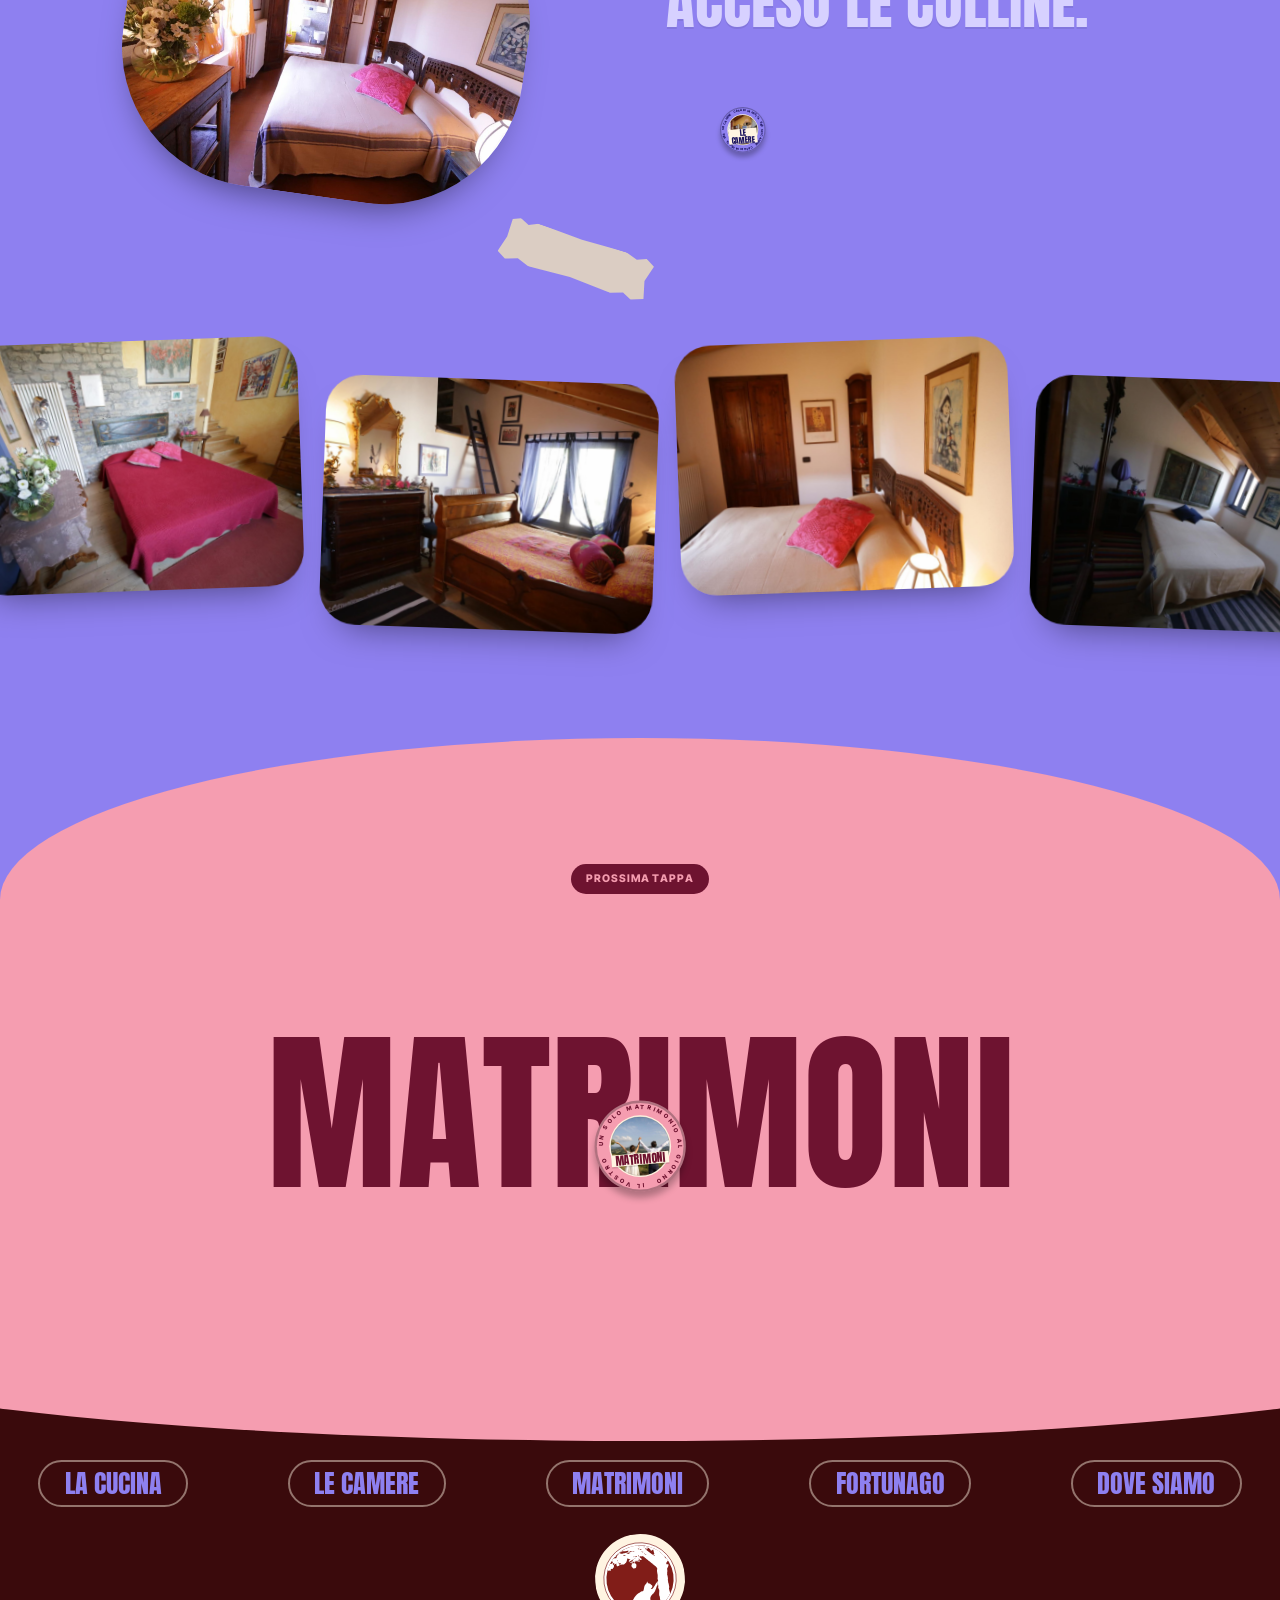
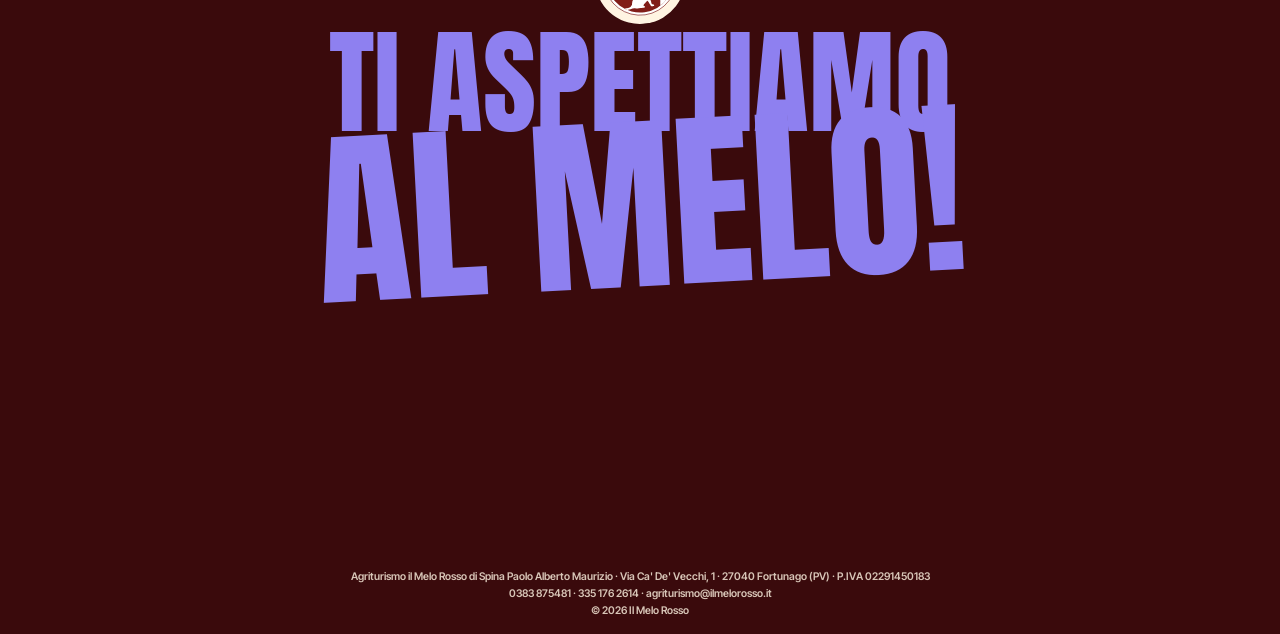
==== commit 724430e6: "Primo rilascio" ====
--- a/camere.html
+++ b/camere.html
@@ -3,21 +3,19 @@
 <head>
   <meta charset="utf-8">
   <meta name="viewport" content="width=device-width, initial-scale=1">
-  <!-- arrivo da un cambio pagina: la pagina nasce già coperta dagli archi colorati,
-       così la transizione continua senza stacchi di colore -->
   <script>try{if(sessionStorage.getItem("meloArc")){sessionStorage.removeItem("meloArc");var d=document.documentElement;d.classList.add("is-arriving");d.style.setProperty("--arcY",(-innerHeight*1.45)+"px")}}catch(e){}</script>
-  <title>Le Camere — Il Melo Rosso · Agriturismo a Fortunago</title>
+  <title>Le Camere | Il Melo Rosso · Agriturismo a Fortunago</title>
   <meta name="description" content="Le camere del Melo Rosso a Fortunago: depandance indipendenti e camere con bagno privato o attiguo, in B&amp;B, mezza pensione o pensione completa.">
   <meta name="theme-color" content="#8E80F0">
-  <meta property="og:title" content="Le Camere — Il Melo Rosso">
+  <meta property="og:title" content="Le Camere | Il Melo Rosso">
   <meta property="og:description" content="Le camere del Melo Rosso a Fortunago: depandance indipendenti e camere con bagno privato o attiguo, in B&amp;B, mezza pensione o pensione completa.">
   <meta property="og:image" content="assets/img/camere/luna-2.jpg">
   <link rel="icon" type="image/png" href="assets/img/site/logo.png">
   <link rel="preconnect" href="https://fonts.googleapis.com">
   <link rel="preconnect" href="https://fonts.gstatic.com" crossorigin>
   <link rel="stylesheet" href="https://fonts.googleapis.com/css2?family=Anton&family=Inter+Tight:wght@400;500;600;700;800&family=Nothing+You+Could+Do&display=swap">
-  <link rel="stylesheet" href="css/style.css?v=202611211237">
-  <link rel="stylesheet" href="css/page.css?v=202611211237">
+  <link rel="stylesheet" href="css/style.css?v=202611230851">
+  <link rel="stylesheet" href="css/page.css?v=202611230851">
 </head>
 <body class="is-loading is-page" data-page="camere">
 
@@ -26,7 +24,7 @@
   <span style="--a:#F59DB0"></span><span style="--a:#F58A1F"></span><span style="--a:#F5CF33"></span><span style="--a:#8E80F0"></span><span style="--a:#3A0A0C"></span>
 </div>
 
-<!-- ============ HEADER ============ -->
+<!-- HEADER -->
 <header class="hdr">
   <p class="hdr__claim">Una cascina rossa<br>sulle colline dell'Oltrepò</p>
   <a class="hdr__logo" href="index.html" aria-label="Il Melo Rosso, torna alla home"><img src="assets/img/logo.svg" alt="Il Melo Rosso" width="64" height="64"></a>
@@ -36,7 +34,7 @@
   </button>
 </header>
 
-<!-- ============ PULL-DOWN MENU ============ -->
+<!-- PULL-DOWN MENU -->
 <nav class="menu" id="menu" aria-hidden="true">
   <ul class="menu__list">
     <li><a href="index.html"><img src="assets/img/stk/img-7608.jpg" alt=""><span>Home</span></a></li>
@@ -57,7 +55,7 @@
 </nav>
 
 <main>
-  <!-- ============ HERO ============ -->
+  <!-- HERO -->
   <section class="ph">
     <span class="pillbox pillbox--ink ph__pill">Dove dormire</span>
     <h1 class="ph__title" style="--len:6"><span class="ph__l1 js-hop-in">Le</span><span class="ph__l2 js-hop-in">Camere</span></h1>
@@ -66,7 +64,7 @@
     <div class="ph__hill" aria-hidden="true"></div>
   </section>
 
-  <!-- ============ DESCRIZIONE ============ -->
+  <!-- DESCRIZIONE -->
   <section class="pd">
     <div class="pd__left">
       <figure class="pd__card"><i class="tape tape--top"></i><img src="assets/img/camere/luna-2.jpg" alt="camera della luna"><figcaption class="hand">camera della luna</figcaption></figure>
@@ -80,7 +78,7 @@
     </div>
   </section>
 
-  <!-- ============ VARIANTI ============ -->
+  <!-- VARIANTI -->
   <section class="ps">
     <span class="pillbox pillbox--ink">La famiglia</span>
     <h2 class="ps__title js-hop-in">La famiglia al completo</h2>
@@ -118,7 +116,7 @@
     </div>
   </section>
 
-  <!-- ============ SUPERPOTERI ============ -->
+  <!-- SUPERPOTERI -->
   <section class="pw" aria-label="Superpoteri">
     <div class="pw__pin">
       <span class="pw__side pw__side--l" aria-hidden="true">Super</span>
@@ -146,7 +144,7 @@
     </div>
   </section>
 
-  <!-- ============ FRASE + GALLERIA ============ -->
+  <!-- FRASE + GALLERIA -->
   <section class="pq">
     <div class="pq__row">
       <figure class="pq__img"><img src="assets/img/camere/nonno-1.jpg" alt=""></figure>
@@ -169,7 +167,7 @@
     </div>
   </section>
 
-  <!-- ============ PROSSIMA TAPPA ============ -->
+  <!-- PROSSIMA TAPPA -->
   <section class="pn">
     <a class="pn__link" href="matrimoni.html">
       <span class="pillbox pn__pill">Prossima tappa</span>
@@ -179,7 +177,7 @@
   </section>
 </main>
 
-<!-- ============ FOOTER · PHYSICS ============ -->
+<!-- FOOTER · PHYSICS -->
 <footer class="foot" id="contatti">
   <div class="foot__curve" aria-hidden="true"></div>
   <nav class="foot__nav" aria-label="Footer">
@@ -209,7 +207,7 @@
 <script src="assets/vendor/ScrollTrigger.min.js"></script>
 <script src="assets/vendor/lenis.min.js"></script>
 <script src="assets/vendor/matter.min.js"></script>
-<script src="js/core.js?v=202611211237"></script>
-<script src="js/page.js?v=202611211237"></script>
+<script src="js/core.js?v=202611230851"></script>
+<script src="js/page.js?v=202611230851"></script>
 </body>
 </html>
--- a/css/style.css
+++ b/css/style.css
@@ -3,21 +3,19 @@
   src: url("../assets/fonts/melo-cond.woff2") format("woff2");
   font-weight: 900; font-style: normal; font-display: swap;
 }
-/* =========================================================
-   IL MELO ROSSO — v3 · "Scegli il tuo momento"
-   ========================================================= */
+/* IL MELO ROSSO */
 :root {
-  --bg: #E5372B;      /* page colour (changes on hover) */
-  --ink: #3A0A0C;     /* text on page */
-  --hill: #C4261C;    /* hill / curves */
-  --title: #3A0A0C;   /* hero title */
-  --wine: #3A0A0C;    /* dark sections */
+  --bg: #E5372B;
+  --ink: #3A0A0C;
+  --hill: #C4261C;
+  --title: #3A0A0C;
+  --wine: #3A0A0C;
   --cream: #FFF4E2;
 
   --room: #F58A1F; --room-ink: #5A2400; --room-soft: #FFD23F;
 
   --disp: "Anton", "Impact", "Arial Narrow", sans-serif;
-  --cond: "Melo Cond", "Anton", "Arial Narrow", sans-serif;   /* condensato extra-bold, come Sweet Tape */
+  --cond: "Melo Cond", "Anton", "Arial Narrow", sans-serif;
   --body: "Inter Tight", system-ui, -apple-system, "Segoe UI", sans-serif;
   --hand: "Nothing You Could Do", "Comic Sans MS", cursive;
   --pad: clamp(1rem, 3vw, 3rem);
@@ -43,7 +41,7 @@
   transition: background-color .6s var(--ease), color .6s var(--ease);
 }
 body.is-loading { overflow: hidden; }
-/* crumpled paper all over */
+
 body::after {
   content: ""; position: fixed; inset: 0; z-index: 60; pointer-events: none;
   background: url("../assets/img/paper.jpg") center / 1300px auto repeat;
@@ -58,12 +56,11 @@
 
 .hc { display: inline-block; will-change: transform; }
 .hop-word { display: inline-block; white-space: nowrap; }
-/* lettere che saltano al passaggio del mouse */
+
 .hw { white-space: nowrap; }
 .hl { display: inline-block; }
 .hand { font-family: var(--hand); line-height: 1.15; }
 
-/* icone disegnate (niente emoji: su telefono diventerebbero faccine colorate). Prendono il colore del testo */
 .pill .ico, .gchips .ico { margin-left: .25em; }
 .ico { display: inline-block; width: 1em; height: 1em; vertical-align: -.14em; background: currentColor; -webkit-mask: var(--ico) center / contain no-repeat; mask: var(--ico) center / contain no-repeat; flex: none; }
 .ico--arrow { --ico: url("data:image/svg+xml;utf8,<svg xmlns='http://www.w3.org/2000/svg' viewBox='0 0 24 24' fill='none' stroke='black' stroke-width='2.4' stroke-linecap='round' stroke-linejoin='round'><path d='M4 12h15M13 6l6 6-6 6'/></svg>"); }
@@ -75,19 +72,17 @@
 .ico--mail { --ico: url("data:image/svg+xml;utf8,<svg xmlns='http://www.w3.org/2000/svg' viewBox='0 0 24 24' fill='none' stroke='black' stroke-width='2.4' stroke-linecap='round' stroke-linejoin='round'><rect x='3' y='5.5' width='18' height='13' rx='2.5'/><path d='M4 7.5l8 6 8-6'/></svg>"); }
 .ico--flower { --ico: url("data:image/svg+xml;utf8,<svg xmlns='http://www.w3.org/2000/svg' viewBox='0 0 24 24' fill='black'><circle cx='12' cy='5.6' r='3.6'/><circle cx='18.1' cy='10' r='3.6'/><circle cx='15.8' cy='17.2' r='3.6'/><circle cx='8.2' cy='17.2' r='3.6'/><circle cx='5.9' cy='10' r='3.6'/><circle cx='12' cy='12' r='2.6'/></svg>"); }
 .ico--dots { --ico: url("data:image/svg+xml;utf8,<svg xmlns='http://www.w3.org/2000/svg' viewBox='0 0 24 24' fill='black'><circle cx='12' cy='5' r='2.1'/><circle cx='12' cy='12' r='2.1'/><circle cx='12' cy='19' r='2.1'/></svg>"); }
-/* cursore disegnato (come Sweet Tape) */
+
 html.has-cursor, html.has-cursor * { cursor: none !important; }
 .cursor { position: fixed; left: 0; top: 0; z-index: 100000; width: 48px; height: 52px; pointer-events: none; opacity: 0; will-change: transform; filter: drop-shadow(0 1px 1.5px rgba(0, 0, 0, .45)); }
 .cursor svg { width: 100%; height: 100%; overflow: visible; }
-/* colori come il cursore di Sweet Tape: sabbia con bordo bianco e una leggera ombra */
+
 .cursor__depth { fill: #BFA77A; stroke: #BFA77A; stroke-width: 2.4; stroke-linejoin: round; }
 .cursor__face { fill: #E8D8B3; stroke: #fff; stroke-width: 2.2; stroke-linejoin: round; }
 .cursor__hand, .cursor--hand .cursor__arrow { display: none; }
 .cursor--hand .cursor__hand { display: inline; }
 
-/* =========================================================
-   LOADER + ARCS (also used as page transition)
-   ========================================================= */
+/* LOADER + ARCS (also used as page transition) */
 .loader { position: fixed; inset: 0; z-index: 9500; background: #E5372B; display: grid; place-items: center; }
 .loader__logo { width: clamp(150px, 17vw, 230px); height: auto; overflow: visible; visibility: hidden; filter: drop-shadow(0 18px 30px rgba(0, 0, 0, .3)); }
 .arcs { position: fixed; inset: 0; z-index: 9600; pointer-events: none; overflow: hidden; }
@@ -100,9 +95,7 @@
   background: var(--a);
 }
 
-/* =========================================================
-   HEADER
-   ========================================================= */
+/* HEADER */
 .hdr { position: fixed; inset: 0 0 auto 0; z-index: 900; height: 0; }
 .hdr__claim {
   position: absolute; left: var(--pad); top: 1.1rem;
@@ -116,8 +109,6 @@
 body.scrolled .hdr__claim { opacity: 0; transform: translateY(-10px); }
 .hdr__claim { transition: opacity .4s, transform .4s, color .6s; }
 
-/* pull tag — la carta continua sopra il bordo dello schermo,
-   così quando si allunga non si stacca mai */
 .tag {
   position: absolute; right: clamp(1rem, 4vw, 4.5rem); top: 0;
   width: 92px; height: 84px;
@@ -137,9 +128,7 @@
 .tag__paper::before { content: ""; position: absolute; left: 8px; right: 8px; top: 94px; border-top: 1.5px dashed rgba(58, 10, 12, .55); }
 .tag__txt { font-family: var(--disp); font-size: 1rem; letter-spacing: .04em; text-transform: uppercase; color: var(--wine); margin-top: 6px; }
 
-/* =========================================================
-   PULL-DOWN MENU
-   ========================================================= */
+/* PULL-DOWN MENU */
 .menu {
   position: fixed; inset: 0 0 auto 0; height: calc(100vh - 104px); height: calc(100svh - 104px); z-index: 850;
   background: var(--wine); color: var(--bg);
@@ -148,10 +137,10 @@
   clip-path: polygon(0 -70vh, 100% -70vh, 100% 97%, 95% 100%, 90% 97%, 85% 100%, 80% 97%, 75% 100%, 70% 97%, 65% 100%, 60% 97%, 55% 100%, 50% 97%, 45% 100%, 40% 97%, 35% 100%, 30% 97%, 25% 100%, 20% 97%, 15% 100%, 10% 97%, 5% 100%, 0 97%);
   transition: color .6s var(--ease);
 }
-/* il foglio continua sopra il bordo dello schermo: quando rimbalza non si stacca mai dall'alto */
+
 .menu::before { content: ""; position: absolute; left: 0; right: 0; bottom: 100%; height: 70vh; background: inherit; pointer-events: none; }
 .menu__list { list-style: none; margin: 0; padding: 0; display: grid; grid-template-columns: 1fr 1fr; gap: .2rem 5vw; }
-/* voce del menu: al passaggio si "accende" tutta l'etichetta (sfondo chiaro), così si vede subito cosa si sceglie */
+
 .menu__list a { display: flex; width: fit-content; align-items: center; gap: 1.2rem; padding: 12px 30px 12px 26px; margin: -6px 0 -6px -26px; border-radius: 26px; transition: background-color .3s var(--ease), color .3s var(--ease), box-shadow .3s; }
 .menu__list a:hover, .menu__list a:focus-visible { background: var(--cream); color: var(--wine); box-shadow: 0 10px 24px -12px rgba(0, 0, 0, .5); outline: none; }
 .menu__list img { width: clamp(52px, 5vw, 80px); height: clamp(52px, 5vw, 80px); border-radius: 18px; object-fit: cover; transform: rotate(-6deg); transition: transform .5s var(--bounce); }
@@ -160,10 +149,8 @@
 .menu__foot { display: flex; flex-wrap: wrap; justify-content: center; gap: .6rem 2.4rem; margin-top: 3rem; font-size: .78rem; font-weight: 800; text-transform: uppercase; letter-spacing: .06em; color: var(--cream); opacity: .85; }
 .menu__hand { position: absolute; right: calc(clamp(1rem, 4vw, 4.5rem) + 112px); bottom: 34px; margin: 0; font-family: var(--hand); color: var(--cream); font-size: 1.15rem; transform: rotate(-3deg); }
 
-/* =========================================================
-   STICKERS (generated by JS)
-   ========================================================= */
-/* ombra: un cerchio sfocato dietro l'adesivo (non filter:drop-shadow, che su iPhone/Safari a volte diventa quadrata) */
+/* STICKERS (generated by JS) */
+
 .stk { position: relative; width: 100%; aspect-ratio: 1; container-type: inline-size; isolation: isolate; --sh: 0 16px 18px rgba(0, 0, 0, .28); }
 .stk::before { content: ""; position: absolute; inset: 1%; border-radius: 50%; box-shadow: var(--sh); z-index: -1; pointer-events: none; }
 .stk svg { width: 100%; height: 100%; display: block; overflow: visible; }
@@ -178,9 +165,7 @@
   box-shadow: 0 4px 0 rgba(0, 0, 0, .12);
 }
 
-/* =========================================================
-   HERO · PICK
-   ========================================================= */
+/* HERO · PICK */
 .pick { position: relative; height: 100vh; height: 100svh; min-height: 620px; overflow: hidden; z-index: 2; }
 .pick__title {
   position: absolute; left: 0; right: 0; top: clamp(5.5rem, 13vh, 9rem);
@@ -191,8 +176,7 @@
   transition: color .6s var(--ease);
   z-index: 1;
 }
-/* nome del posto, composizione decorata: "IL" come etichetta di carta inclinata, MELO pieno,
-   ROSSO solo contorno un po' storto che si sovrappone, e la firma a mano con la mela disegnata */
+
 .pick__title { line-height: .8; }
 .pick__l1 { position: relative; display: block; }
 .pick__il {
@@ -207,7 +191,7 @@
   display: block; margin-top: -.02em; rotate: 2deg;
   color: transparent; -webkit-text-stroke: max(2px, .022em) var(--title);
 }
-/* computer: la firma sta a destra di ROSSO, come una nota scritta a mano */
+
 .pick__sub {
   position: absolute; left: 100%; bottom: .2em; margin-left: .35em;
   display: flex; align-items: center; gap: .4rem; white-space: nowrap;
@@ -244,9 +228,7 @@
   z-index: 2;
 }
 
-/* =========================================================
-   STORY · COLLAGE
-   ========================================================= */
+/* STORY · COLLAGE */
 .story { position: relative; background: var(--wine); color: var(--cream); padding-top: 52vh; z-index: 1; overflow-x: clip; }
 .story__curve { position: absolute; left: -20vw; right: -20vw; top: -2px; height: 56vh; background: var(--hill); border-radius: 0 0 50% 50% / 0 0 100% 100%; transition: background-color .6s var(--ease); }
 .story__big {
@@ -302,18 +284,14 @@
 .tape--top { left: 50%; top: -14px; margin-left: -48px; transform: rotate(-4deg); }
 .tape--loose { left: 27%; top: 40%; width: 150px; height: 40px; transform: rotate(78deg); }
 
-/* =========================================================
-   WAVE BAND
-   ========================================================= */
+/* WAVE BAND */
 .wave { position: relative; height: clamp(260px, 36vw, 560px); background: var(--wine); margin-bottom: -1px; z-index: 2; }
 .wave__below { fill: var(--room); transition: fill .6s var(--ease); }
 .wave__svg { position: absolute; inset: 0; width: 100%; height: 100%; z-index: 1; overflow: visible; }
 .wave__band { fill: #F5CF33; }
 .wave__txt { font-family: var(--disp); font-size: 68px; text-transform: uppercase; fill: var(--wine); letter-spacing: 1px; text-rendering: geometricPrecision; }
 
-/* =========================================================
-   ROOMS · SLIDER
-   ========================================================= */
+/* ROOMS · SLIDER */
 .rooms { position: relative; background: var(--room); color: var(--room-ink); padding: clamp(5.5rem, 7vw, 6.5rem) 0 clamp(4rem, 7vw, 6rem); overflow: hidden; transition: background-color .7s var(--ease), color .7s var(--ease); z-index: 1; }
 .pillbox {
   display: table; margin: 0 auto;
@@ -336,10 +314,10 @@
 .rooms__pre { font-size: clamp(2.4rem, 7vw, 8rem); }
 .rooms__big { font-size: clamp(5rem, 23vw, 26rem); white-space: nowrap; }
 .rooms__pre .wl, .rooms__big .wl { display: inline-block; }
-/* le lettere entrano dal basso (taglio solo sotto e ai lati); sopra resta spazio per il salto al passaggio del mouse */
+
 .rooms__mask { display: block; padding: .02em .05em .04em; clip-path: inset(-60% -4% 0 -4%); }
 .rooms__stk { position: absolute; left: 50%; top: 50%; width: clamp(220px, min(30vw, 50vh), 460px); transform: translate(-50%, -50%); z-index: 3; }
-/* durante il cambio ci sono due adesivi: stanno sovrapposti nello stesso punto, così niente salti */
+
 .rooms__stk { aspect-ratio: 1; }
 .rooms__stk > .stk { position: absolute; inset: 0; }
 .rooms__card { position: absolute; z-index: 2; border-radius: 26px; overflow: hidden; box-shadow: 0 24px 40px -18px rgba(0, 0, 0, .45); background: var(--cream); padding: 8px; }
@@ -368,16 +346,11 @@
 .rooms__price { text-align: center; font-size: .8rem; font-weight: 800; letter-spacing: .04em; text-transform: uppercase; padding: 0 var(--pad); }
 .rooms__price b { font-family: var(--disp); font-size: 1.6em; font-weight: 400; }
 
-/* =========================================================
-   MOMENTS · TELA GIGANTE
-   Come Sweet Tape: una grande tela 2D con le parole giganti
-   su altezze diverse; la "telecamera" scende, corre a destra,
-   va in diagonale verso la parola successiva (giù, su, giù).
-   ========================================================= */
+/* MOMENTS · TELA GIGANTE */
 .moments {
   position: relative; z-index: 1;
-  --gs: min(38.2vw, 61vh);      /* dimensione parole giganti (550px a 1440×900) */
-  --pu: min(1vw, 1.6vh);        /* unità per foto e adesivi */
+  --gs: min(38.2vw, 61vh);
+  --pu: min(1vw, 1.6vh);
 }
 .moments__pin { position: relative; height: 100vh; height: 100svh; overflow: hidden; }
 .gcanvas { position: absolute; left: 0; top: 0; width: 1px; height: 1px; will-change: transform; }
@@ -397,7 +370,7 @@
   font-size: var(--gs); line-height: .82; letter-spacing: -.005em;
   -webkit-text-stroke: .016em currentColor;
 }
-/* numero nel cerchietto disegnato (non il carattere ①, che su alcuni telefoni cambia aspetto) */
+
 .giant__n { align-self: flex-start; flex: none; margin: .1em .1em 0 0; display: grid; place-items: center; width: .085em; height: .085em; border: max(1.5px, .007em) solid currentColor; border-radius: 50%; font-family: var(--body); font-weight: 800; font-size: 1em; -webkit-text-stroke: 0; }
 .giant__n > b { font-size: .052em; line-height: 1; font-weight: 800; }
 .gw { display: flex; }
@@ -431,16 +404,16 @@
 .garrow path { fill: none; stroke: currentColor; stroke-width: 2.4; stroke-linecap: round; stroke-linejoin: round; vector-effect: non-scaling-stroke; }
 
 @media (max-width: 743px) {
-  .moments { --gs: 34vw; }   /* telefono: parole grandi ma una lettera non riempie più tutto lo schermo */
+  .moments { --gs: 34vw; }
   .gtitle__h { font-size: 14vw; }
   .gprop--shot { width: 28vw; }
   .gprop--stk { width: 25vw; }
   .gnote { font-size: 1.05rem; }
   .giant__n { width: max(.085em, 28px); height: max(.085em, 28px); border-width: 2px; }
   .giant__n > b { font-size: max(.052em, 14px); }
-  .gchips { display: none; }   /* telefono: niente etichette (B&B, mezza pensione...), solo parole e foto */
+  .gchips { display: none; }
   .gnote { transform: rotate(-3deg); }
-  .garrow { width: 24vw; }      /* la freccia sta solo nello spazio tra una parola e l'altra */
+  .garrow { width: 24vw; }
 }
 @media (prefers-reduced-motion: reduce) {
   .moments__pin { height: auto; overflow: visible; padding: 4rem 6vw; }
@@ -451,13 +424,7 @@
   .gnote, .gchips { position: relative; left: auto; top: auto; margin-top: 1rem; }
 }
 
-/* =========================================================
-   WEDDING · LA GIORNATA
-   Come "The Creative" di Sweet Tape: sezione fissa con bordi curvi,
-   titolo gigante a ventaglio dietro un grande adesivo, foto con nastro,
-   pulsante rotondo tratteggiato, ruota di adesivi a destra.
-   Scorrendo passa la giornata: il sì → aperitivo → cena → festa.
-   ========================================================= */
+/* WEDDING · LA GIORNATA */
 .wedding {
   position: relative; z-index: 1;
   --wbg: #F59DB0; --wink: #6E1330; --wtitle: #FFE3EA; --wchip: #6E1330; --wsun: #FFD23F;
@@ -467,9 +434,7 @@
 .wd__brow { border-radius: 50% 50% 0 0 / 100% 100% 0 0; margin-bottom: -1px; }
 .wd__chin { border-radius: 0 0 50% 50% / 0 0 100% 100%; margin-top: -1px; }
 .wd__pin { position: relative; height: 100vh; height: 100svh; overflow: hidden; background: var(--wbg); --pinbg: var(--wbg); }
-/* sezioni bloccate a tutto schermo: su telefono, quando la barra del browser si nasconde o compare,
-   lo schermo diventa più alto della sezione e sopra/sotto si vedevano i colori delle sezioni vicine.
-   Mentre la sezione è bloccata, il suo colore continua oltre i bordi e copre quelle fessure. */
+
 .is-pinned { box-shadow: 0 -50vh 0 var(--pinbg, var(--bg)), 0 50vh 0 var(--pinbg, var(--bg)); }
 .wd__kicker {
   position: absolute; left: 50%; top: 9vh; z-index: 5;
@@ -530,7 +495,7 @@
 .wd__roll { position: absolute; right: min(11vw, 18vh); top: 31vh; z-index: 4; margin: 0; font-size: clamp(1rem, 1.4vw, 1.4rem); rotate: -12deg; color: var(--wink); }
 
 @media (max-width: 743px) {
-  .wd__kicker { top: calc(76px + 2vh); font-size: .56rem; }   /* sotto il logo dell'intestazione */
+  .wd__kicker { top: calc(76px + 2vh); font-size: .56rem; }
   .wd__top { top: calc(104px + 3vh); font-size: 22vw; }
   .wd__big { top: 47vh; }
   .wd__stk { top: 43vh; width: 46vw; }
@@ -549,9 +514,7 @@
   .wd__wheel, .wd__roll { display: none; }
 }
 
-/* =========================================================
-   CTA
-   ========================================================= */
+/* CTA */
 .cta { position: relative; overflow-x: clip; display: grid; grid-template-columns: 1fr 1fr; align-items: center; gap: 0; padding: 0 var(--pad) clamp(5rem, 10vw, 9rem); z-index: 1; }
 .cta__blob { aspect-ratio: 1; border-radius: 42% 58% 55% 45% / 48% 42% 58% 52%; overflow: hidden; background: #8E80F0; margin-right: -8%; position: relative; z-index: 1; }
 .cta__blob img { width: 100%; height: 100%; object-fit: cover; }
@@ -566,23 +529,20 @@
 .cta__card h2 { font-family: var(--disp); text-transform: uppercase; font-size: clamp(3rem, 8.2vw, 9.4rem); line-height: .86; }
 .cta__card p { margin: 1rem 0 1.6rem; font-weight: 700; font-size: .95rem; color: var(--cream); }
 .cta__btns { display: flex; flex-wrap: wrap; justify-content: center; gap: .5rem; }
-/* i 3 pulsanti di "Vieni a trovarci!" restano fermi al passaggio del mouse */
+
 .cta__btns .pill:hover { scale: none; rotate: none; background: var(--cream); }
-/* hover con "scale"/"rotate" separati: la proprietà transform resta libera per le animazioni GSAP
-   (una transizione CSS su transform le confonde e lasciava i pulsanti a grandezza zero) */
+
 .pill { display: inline-flex; align-items: center; height: 46px; padding: 0 1.3rem; border-radius: 99px; background: var(--cream); color: var(--wine); font-weight: 800; font-size: .78rem; letter-spacing: .05em; text-transform: uppercase; transition: scale .5s var(--bounce), rotate .5s var(--bounce), background-color .3s; }
 .pill:hover { scale: 1.08; rotate: -3deg; background: #F7D648; }
 .pill--dark { background: var(--wine); color: var(--cream); }
 .rooms__more { margin-top: -.6rem; }
 .center { display: flex; justify-content: center; }
 
-/* =========================================================
-   FOOTER · PHYSICS
-   ========================================================= */
+/* FOOTER · PHYSICS */
 .foot { position: relative; background: var(--wine); color: var(--bg); min-height: 100vh; min-height: 100svh; padding-top: 14vh; overflow: hidden; transition: color .6s; }
 .foot__curve { position: absolute; left: -20vw; right: -20vw; top: -1px; height: 12vh; background: var(--bg); border-radius: 0 0 50% 50% / 0 0 100% 100%; transition: background-color .6s var(--ease); }
 .foot__nav { position: relative; z-index: 3; display: flex; justify-content: space-between; padding: 0 var(--pad); }
-/* voci del footer: etichette col bordo; al passaggio si "accendono" tutte (come nel menu) */
+
 .foot__nav a {
   font-family: var(--disp); text-transform: uppercase; font-size: clamp(1.1rem, 2vw, 2rem); line-height: 1;
   padding: .38em .95em .3em; border: 2px solid rgba(255, 244, 226, .45); border-radius: 99px;
@@ -605,14 +565,12 @@
 .foot__info a { pointer-events: auto; }
 .foot__info p { margin: .1rem 0; }
 
-/* =========================================================
-   RESPONSIVE
-   ========================================================= */
+/* RESPONSIVE */
 @media (max-width: 860px) {
   .hdr__claim { display: none; }
   .tag { right: 1rem; width: 78px; }
   .tag { height: 74px; }
-  /* menu su telefono: griglia di foto inclinate con l'etichetta di carta, come gli adesivi del sito */
+
   .menu { justify-content: center; align-items: stretch; padding: 92px 1rem 100px; }
   .menu__list { grid-template-columns: 1fr 1fr; gap: 12px 12px; }
   .menu__list a {
@@ -636,10 +594,10 @@
   .menu .menu__list a.is-here { box-shadow: 0 0 0 3px var(--cream), 0 12px 20px -12px rgba(0, 0, 0, .8); }
   .menu .menu__list a.is-here img { outline: none; }
   .menu .menu__list a.is-here span { background: var(--title); color: var(--cream); }
-  /* contatti: due pulsanti di carta + indirizzo */
+
   .menu__foot { justify-content: center; gap: .5rem; margin-top: 1.1rem; font-size: .7rem; opacity: 1; }
   .menu__foot a { display: inline-flex; align-items: center; gap: .45rem; font-size: 0; padding: .8rem 1.2rem .7rem; border-radius: 99px; background: var(--cream); color: var(--wine); box-shadow: 0 6px 12px -6px rgba(0, 0, 0, .6); }
-  /* icona disegnata (non emoji) + testo breve */
+
   .menu__foot a::before { content: ""; width: 1rem; height: 1rem; background: currentColor; -webkit-mask: var(--ico) center / contain no-repeat; mask: var(--ico) center / contain no-repeat; }
   .menu__foot a::after { font-size: .78rem; }
   .menu__foot a[href^="tel"]::before { --ico: url("data:image/svg+xml;utf8,<svg xmlns='http://www.w3.org/2000/svg' viewBox='0 0 24 24' fill='black'><path d='M6.6 3.2c.6-.3 1.3-.1 1.6.5l1.6 3.2c.3.6.1 1.3-.4 1.7l-1.3 1c.9 2 2.4 3.6 4.4 4.6l1-1.3c.4-.5 1.1-.7 1.7-.4l3.2 1.6c.6.3.8 1 .5 1.6l-.9 1.9c-.4.8-1.2 1.2-2.1 1.1C9.6 19.8 4.2 14.4 3.4 7.7c-.1-.9.3-1.7 1.1-2.1z'/></svg>"); }
@@ -650,7 +608,7 @@
   .menu__hand { left: 1.1rem; right: auto; bottom: 26px; font-size: .95rem; }
 
   .pick__title { top: 6.3rem; font-size: min(27vw, 15svh); }
-  /* telefono: la firma a mano va sotto ROSSO, centrata */
+
   .pick__l2 { display: flex; flex-direction: column; align-items: center; }
   .pick__sub { position: static; margin: .55rem 0 0; font-size: 1.3rem; }
   .pick__apple { width: 1.7rem; height: 1.85rem; }
@@ -671,13 +629,13 @@
   .hand--a { left: 64%; top: 9.5%; max-width: 34vw; font-size: 1.05rem; }
   .hand--b { left: 10%; top: 97%; }
   .tape--loose { display: none; }
-  .story__drop { width: 30vw; left: 62%; z-index: 0; }   /* passa sotto i fogli, non copre i testi */
+  .story__drop { width: 30vw; left: 62%; z-index: 0; }
 
   .wave { height: 100vw; }
-  .wave__txt { font-size: 56px; letter-spacing: 5px; }   /* aria tra le lettere: nelle curve non si toccano */
+  .wave__txt { font-size: 56px; letter-spacing: 5px; }
 
   .rooms__stage { height: 720px; }
-  /* telefono: la parola sta sopra l'adesivo (non dietro), foto ai lati, testi sotto */
+
   .rooms__word { top: 14%; }
   .rooms__big { font-size: 24vw; }
   .rooms__pre { font-size: 8vw; }
@@ -692,14 +650,11 @@
   .roundbtn > span { font-size: 1.1rem; }
   .rooms__nav { bottom: 2%; }
 
-
-
   .cta { grid-template-columns: 1fr; }
-  .cta { padding-top: 3.5rem; }   /* respiro tra la fascia dei matrimoni e la foto */
+  .cta { padding-top: 3.5rem; }
   .cta__blob { margin: 0 8vw -14vw; }
   .cta__card { aspect-ratio: auto; border-radius: 40px; padding: 3rem 1.4rem; }
 
-  /* footer: più alto, così gli adesivi si ammucchiano sotto la scritta e non la coprono */
   .foot { min-height: max(100svh, 820px); padding-top: 12vh; }
   .foot__nav { flex-wrap: wrap; justify-content: center; gap: .5rem .5rem; }
   .foot__nav a { font-size: 1rem; }
--- a/css/page.css
+++ b/css/page.css
@@ -1,8 +1,4 @@
-/* =========================================================
-   IL MELO ROSSO — pagine interne (scheda in stile Sweet Tape)
-   colori della pagina: --bg --ink --hill --title (su <html>)
-   colori della pagina successiva: --nbg --nink --ntitle
-   ========================================================= */
+/* IL MELO ROSSO · pagine interne */
 
 .loader--page { background: var(--bg); }
 .pill--ink { background: var(--ink); color: var(--bg); }
@@ -78,8 +74,7 @@
 .pw { position: relative; z-index: 1; }
 .pw__pin { position: relative; height: 100vh; height: 100svh; overflow: hidden; display: flex; align-items: center; justify-content: center; gap: clamp(1rem, 3vw, 3rem); }
 .pw__side { font-family: var(--disp); text-transform: uppercase; font-size: clamp(3rem, 11vw, 12rem); line-height: .9; color: var(--ink); }
-/* il solido 3D: le schede sono le facce di un prisma che ruota scorrendo;
-   sopra e sotto si vedono le facce vicine, inclinate e un po' trasparenti */
+
 .pw__stack { position: relative; width: clamp(260px, 28vw, 420px); height: 100%; flex: none; perspective: 1200px; perspective-origin: 50% 50%; }
 .pw__track { position: absolute; left: 0; right: 0; top: 50%; aspect-ratio: 1; transform-style: preserve-3d; will-change: transform; }
 .pw__card {
@@ -141,7 +136,7 @@
 @media (max-width: 860px) {
   .ph__title { top: 9.5rem; }
   .ph__l2 { font-size: min(26vw, calc(180vw / var(--len))); }
-  .ph__stk { top: 43%; width: 56vw; margin-left: -28vw; }   /* più in alto: la nota a mano sotto resta libera */
+  .ph__stk { top: 43%; width: 56vw; margin-left: -28vw; }
   .ph__hand { right: auto; left: 8vw; top: auto; bottom: 11vh; font-size: 1.15rem; color: var(--cream); }
   .ph__hand::before { display: none; }
   .ph__hill { top: 70%; }
@@ -160,7 +155,7 @@
 
   .pw__pin { flex-direction: column; gap: 0; }
   .pw__side { position: absolute; left: 0; right: 0; text-align: center; font-size: 19vw; z-index: 2; pointer-events: none; }
-  /* telefono: schede larghe (testo su righe lunghe, non una colonnina) e solo la scheda attiva visibile */
+
   .pw__side--l { top: 11%; }
   .pw__side--r { bottom: 11%; }
   .pw__stack { width: 86vw; }
